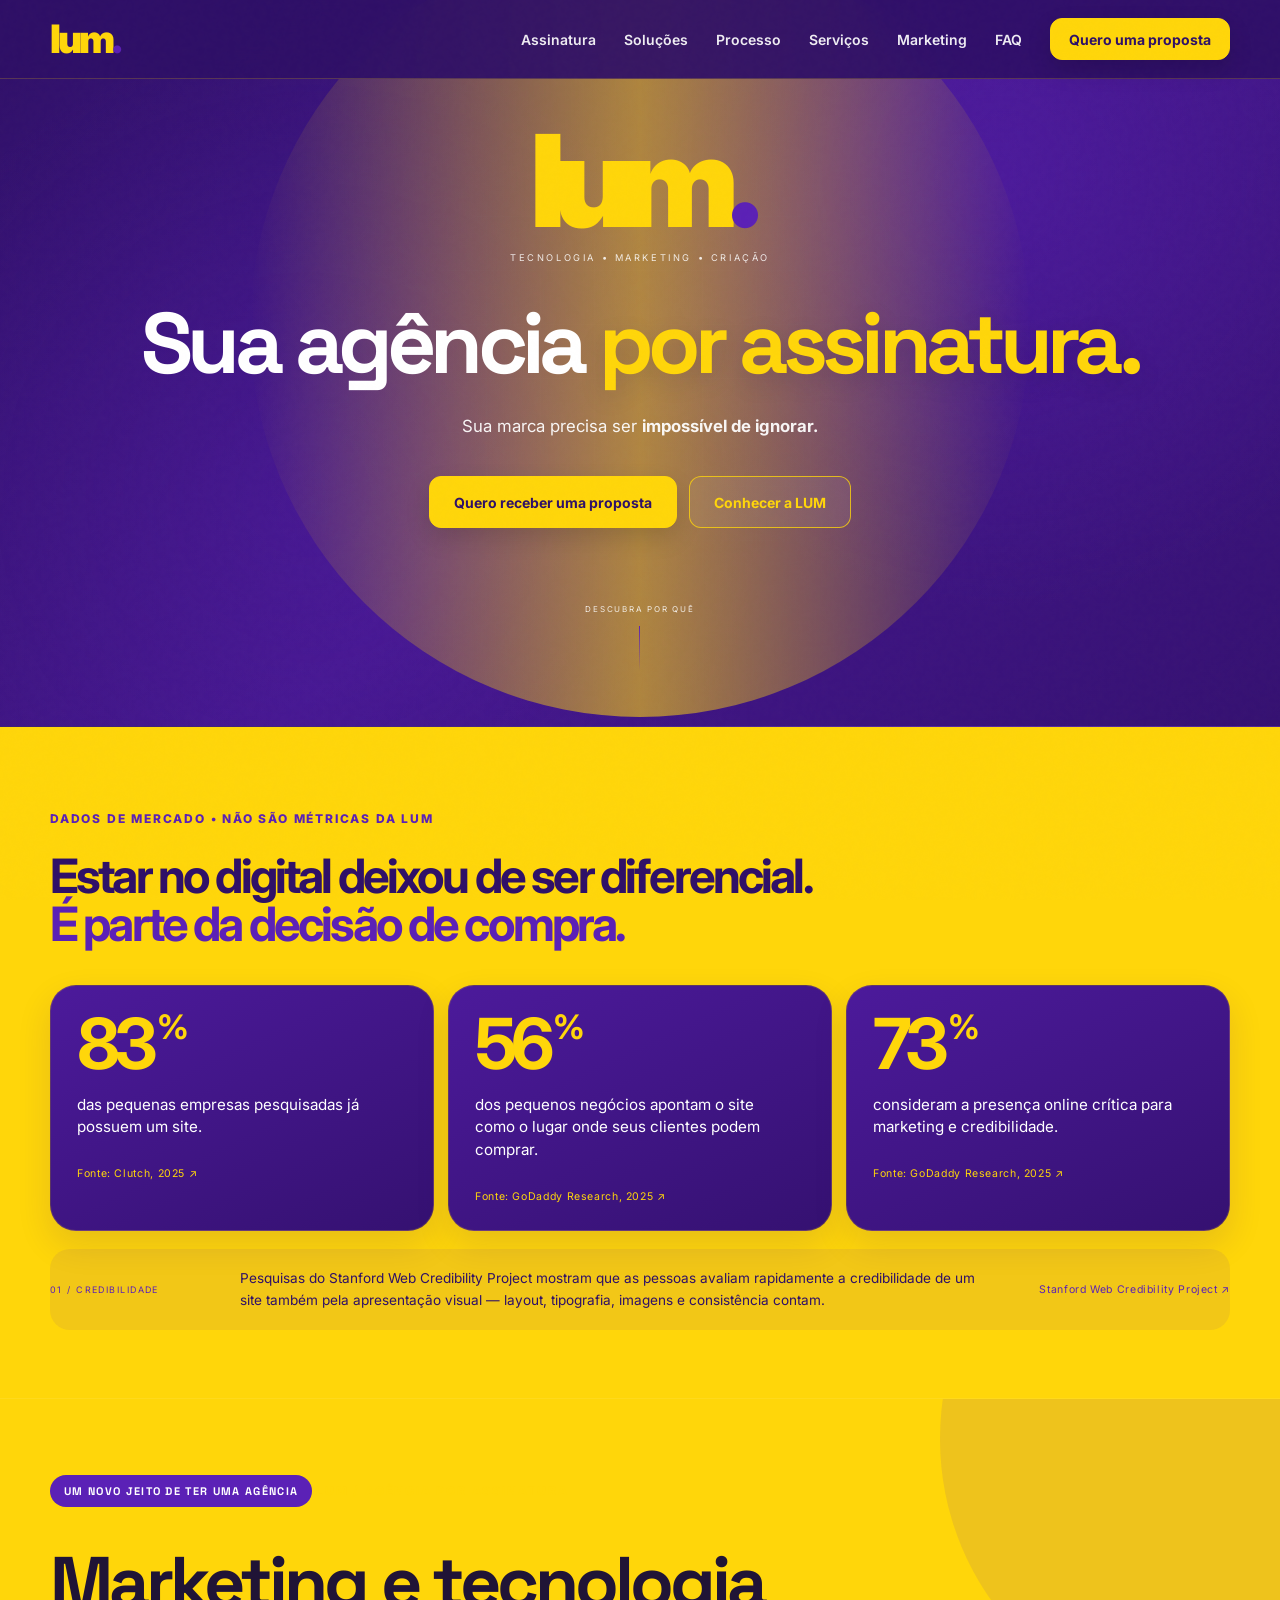
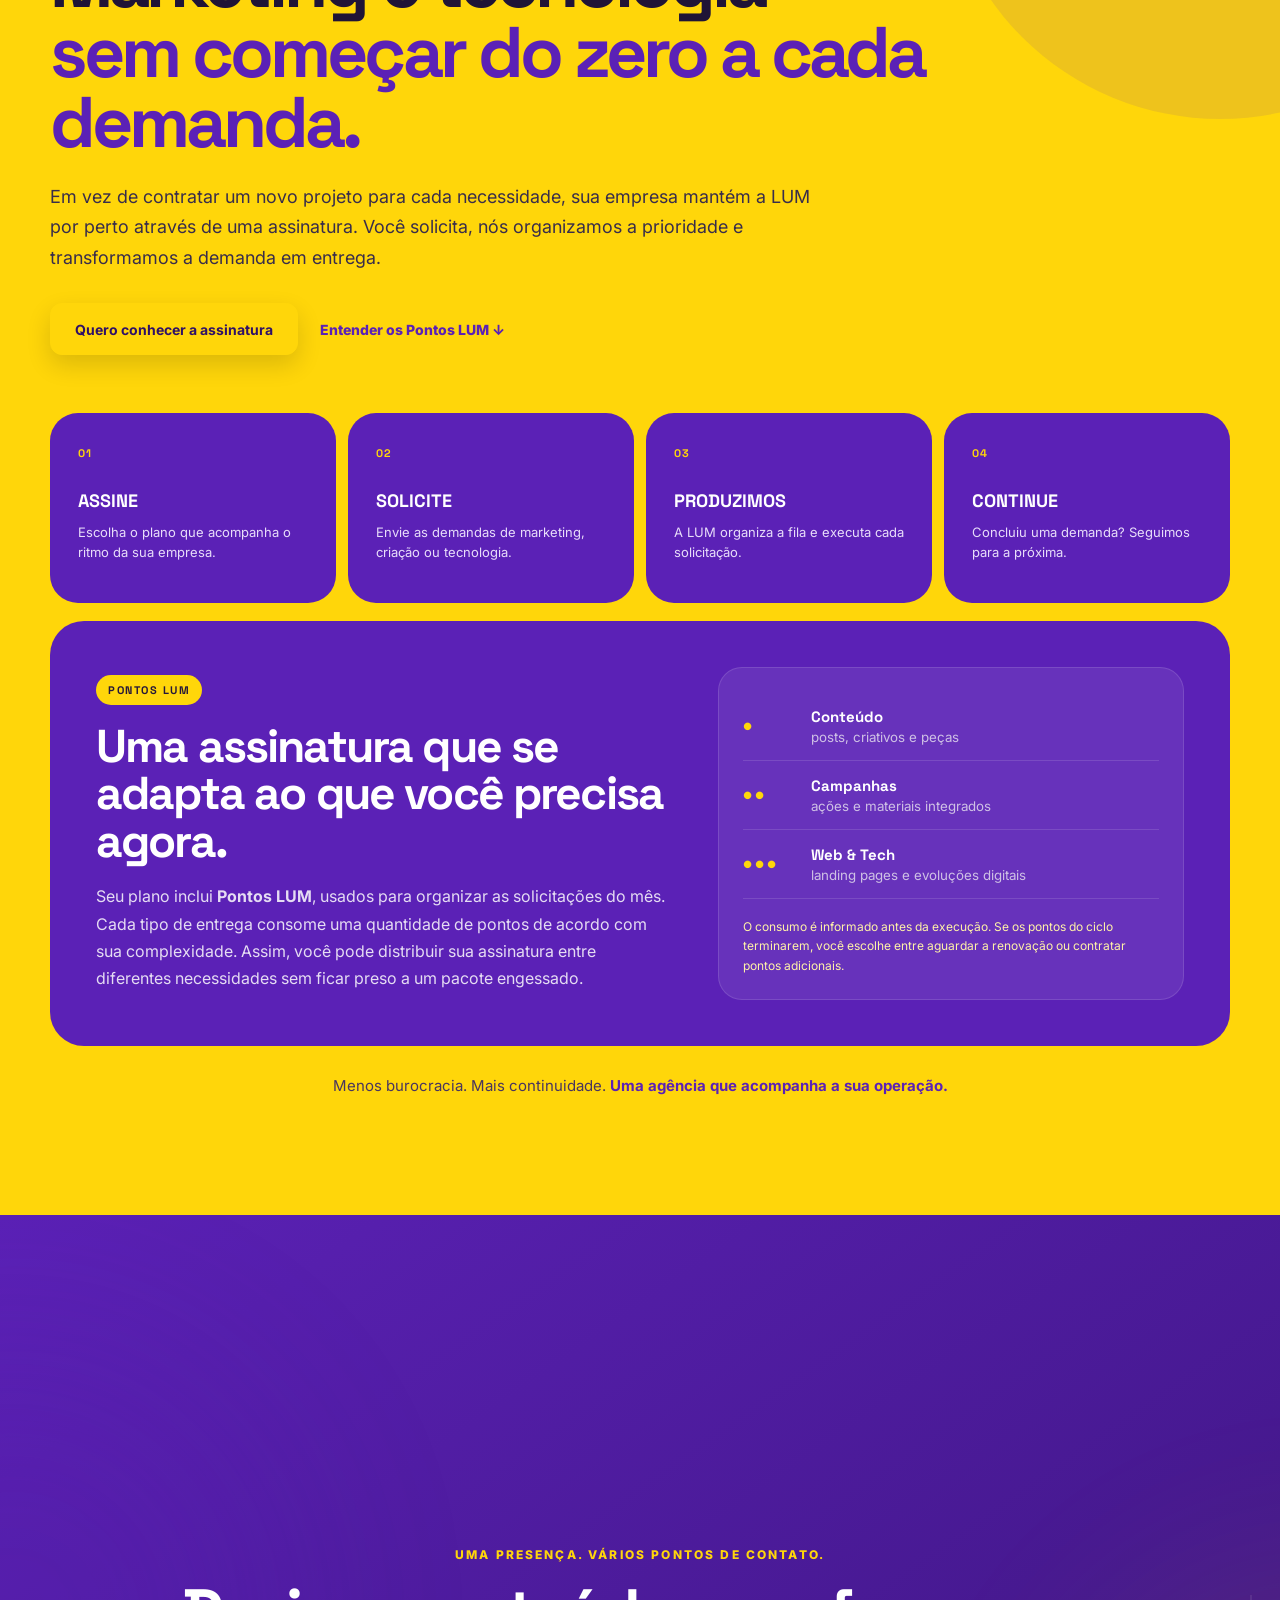
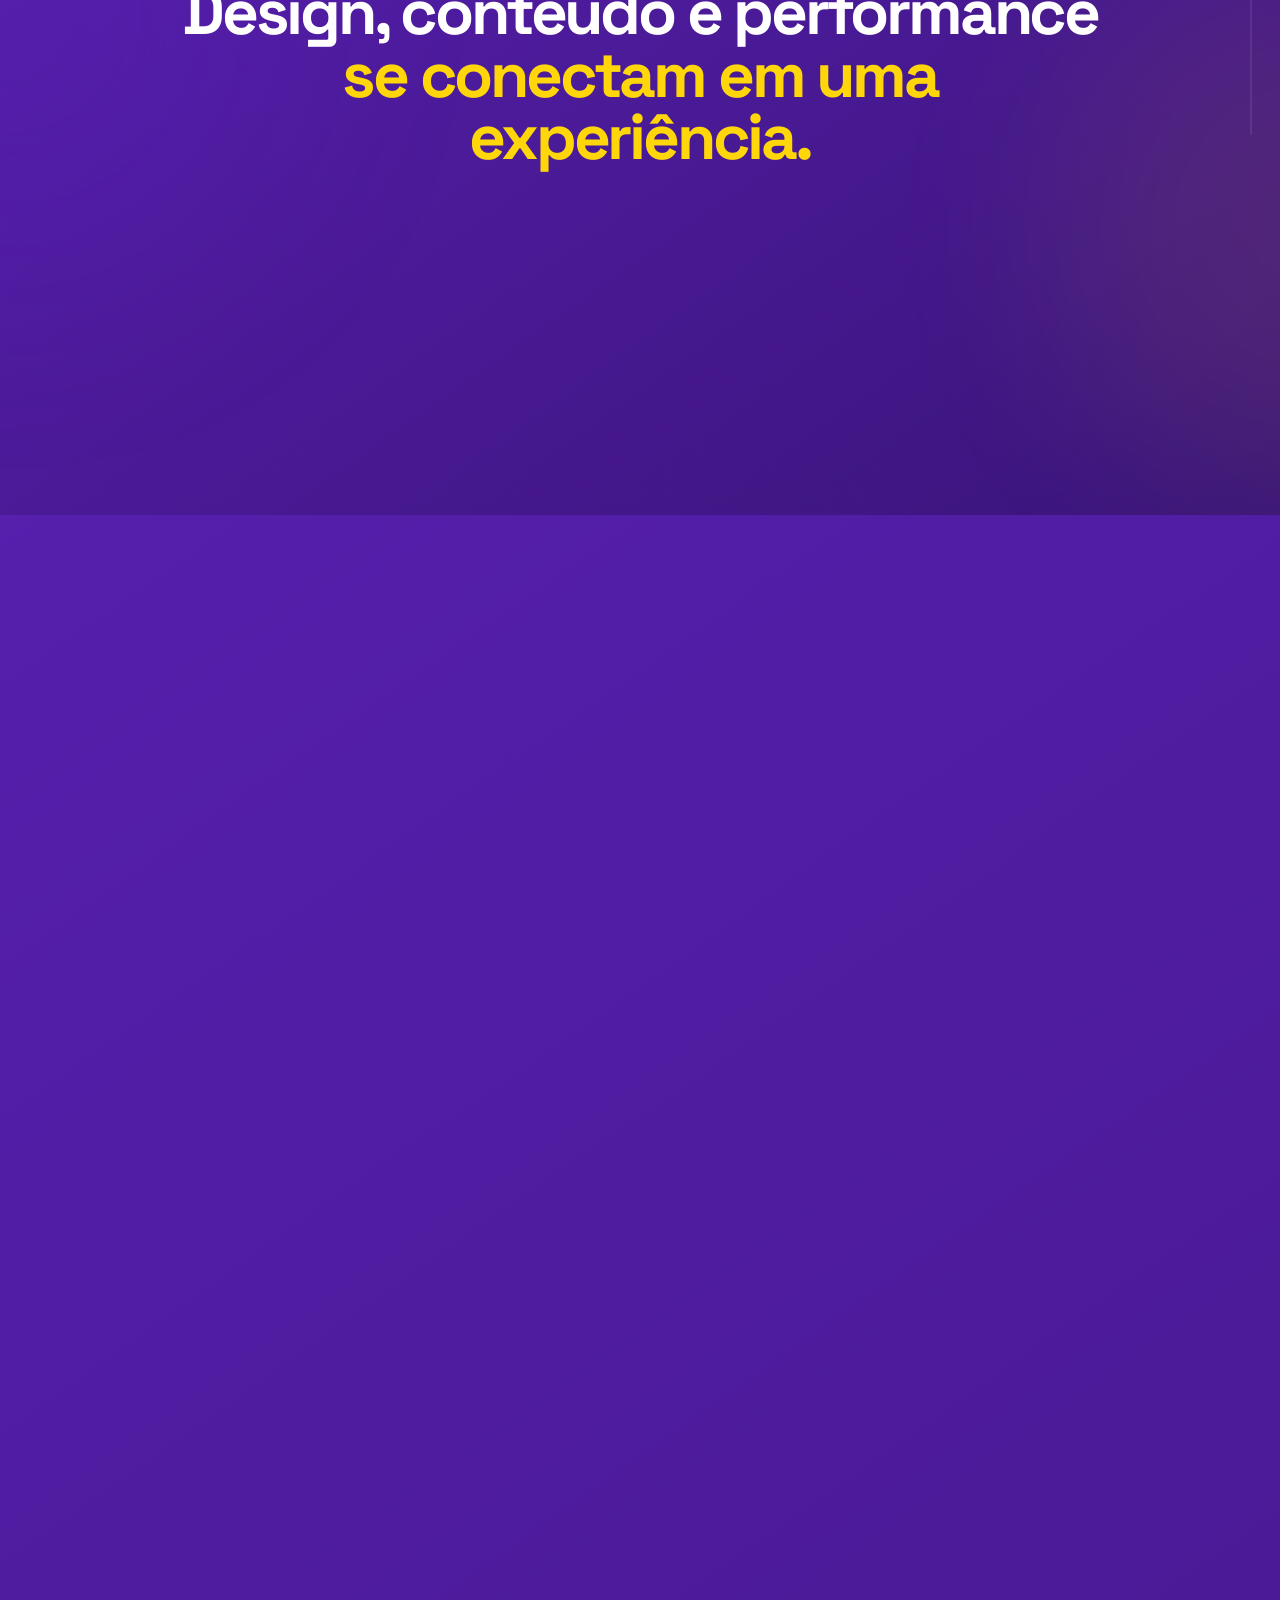
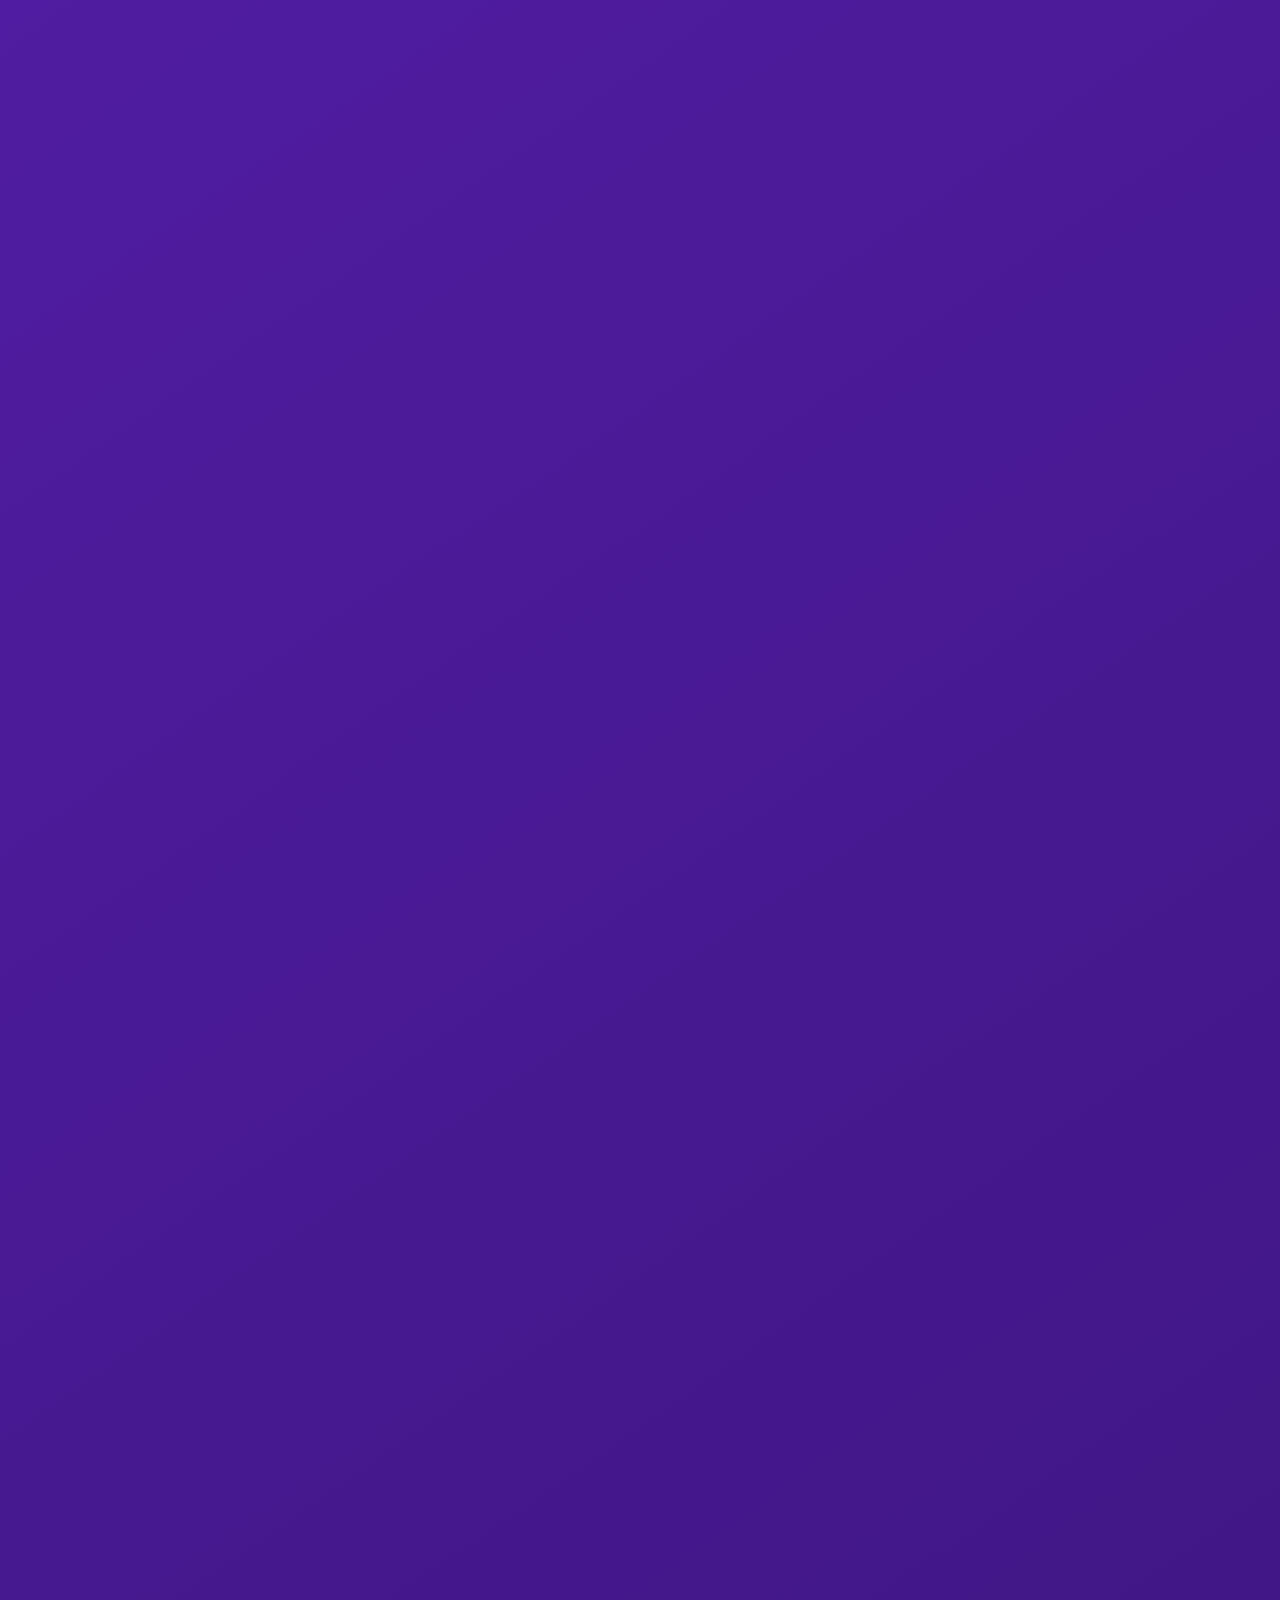
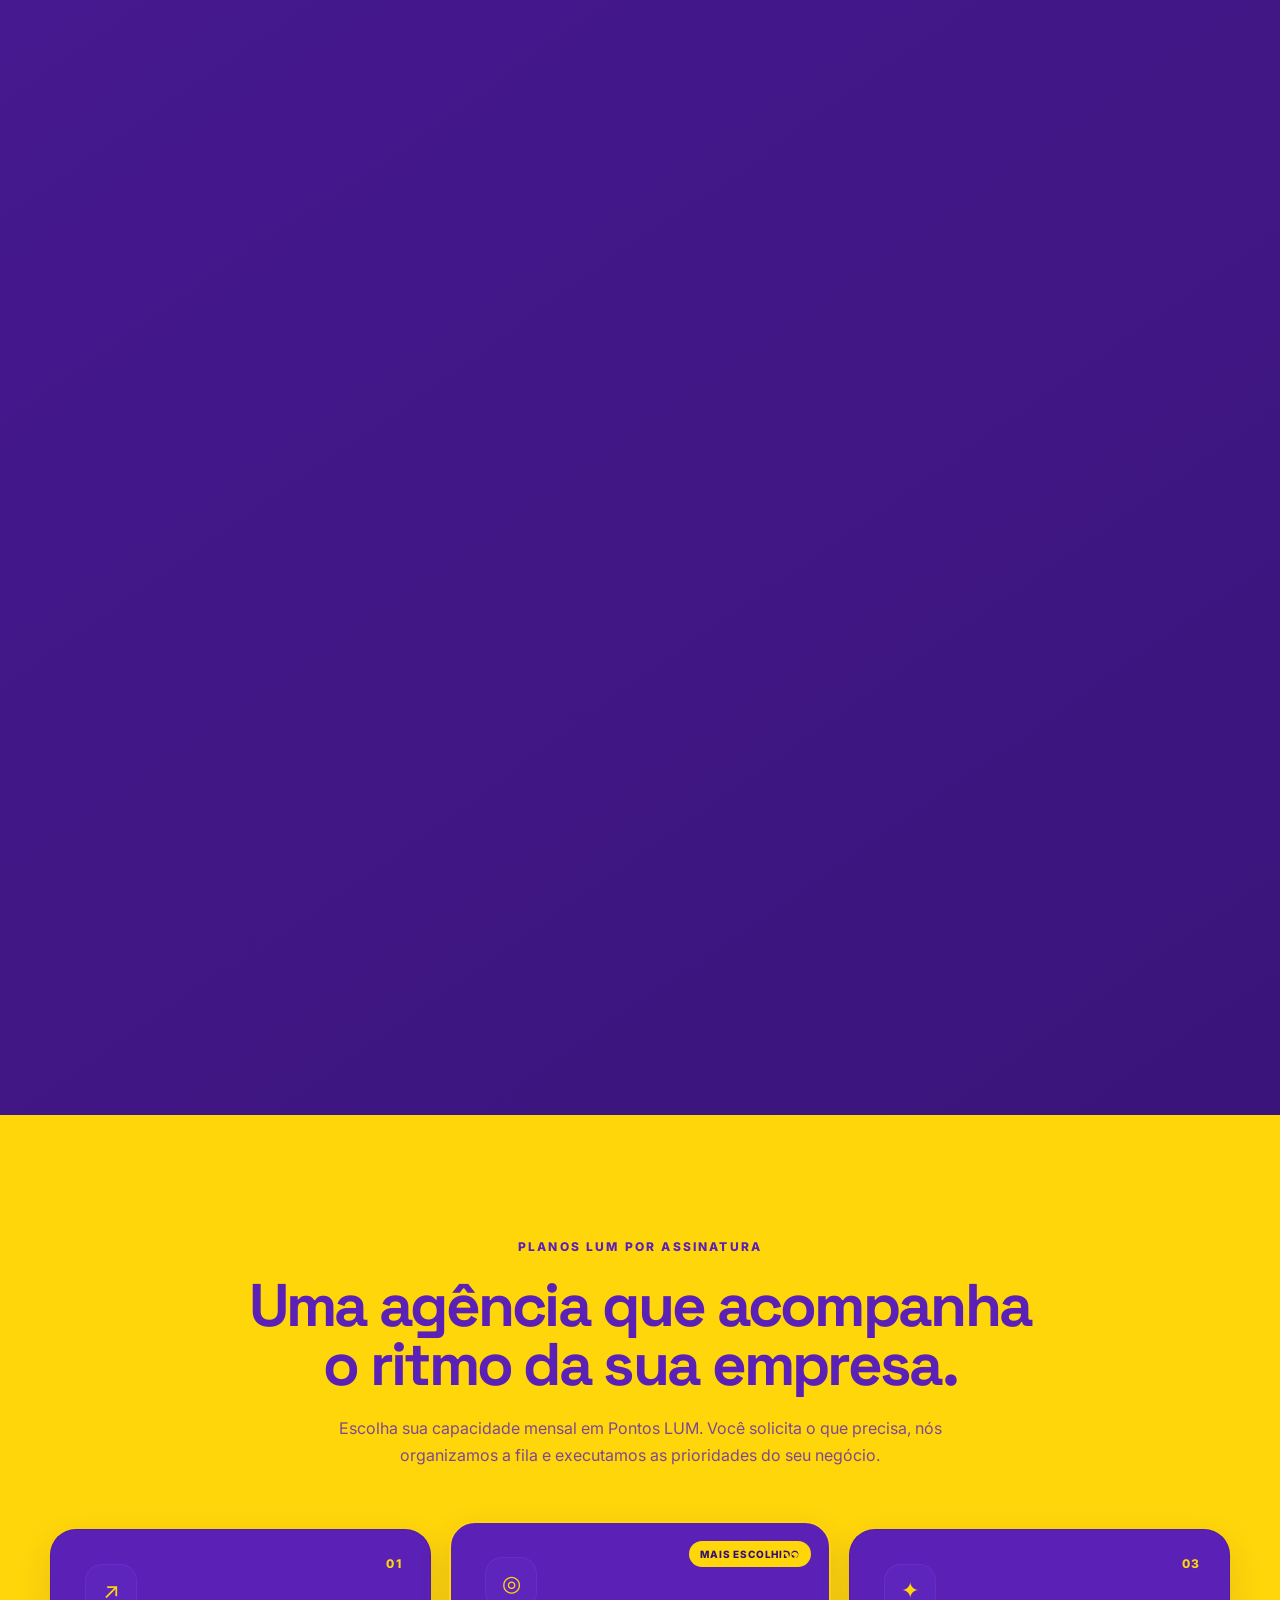
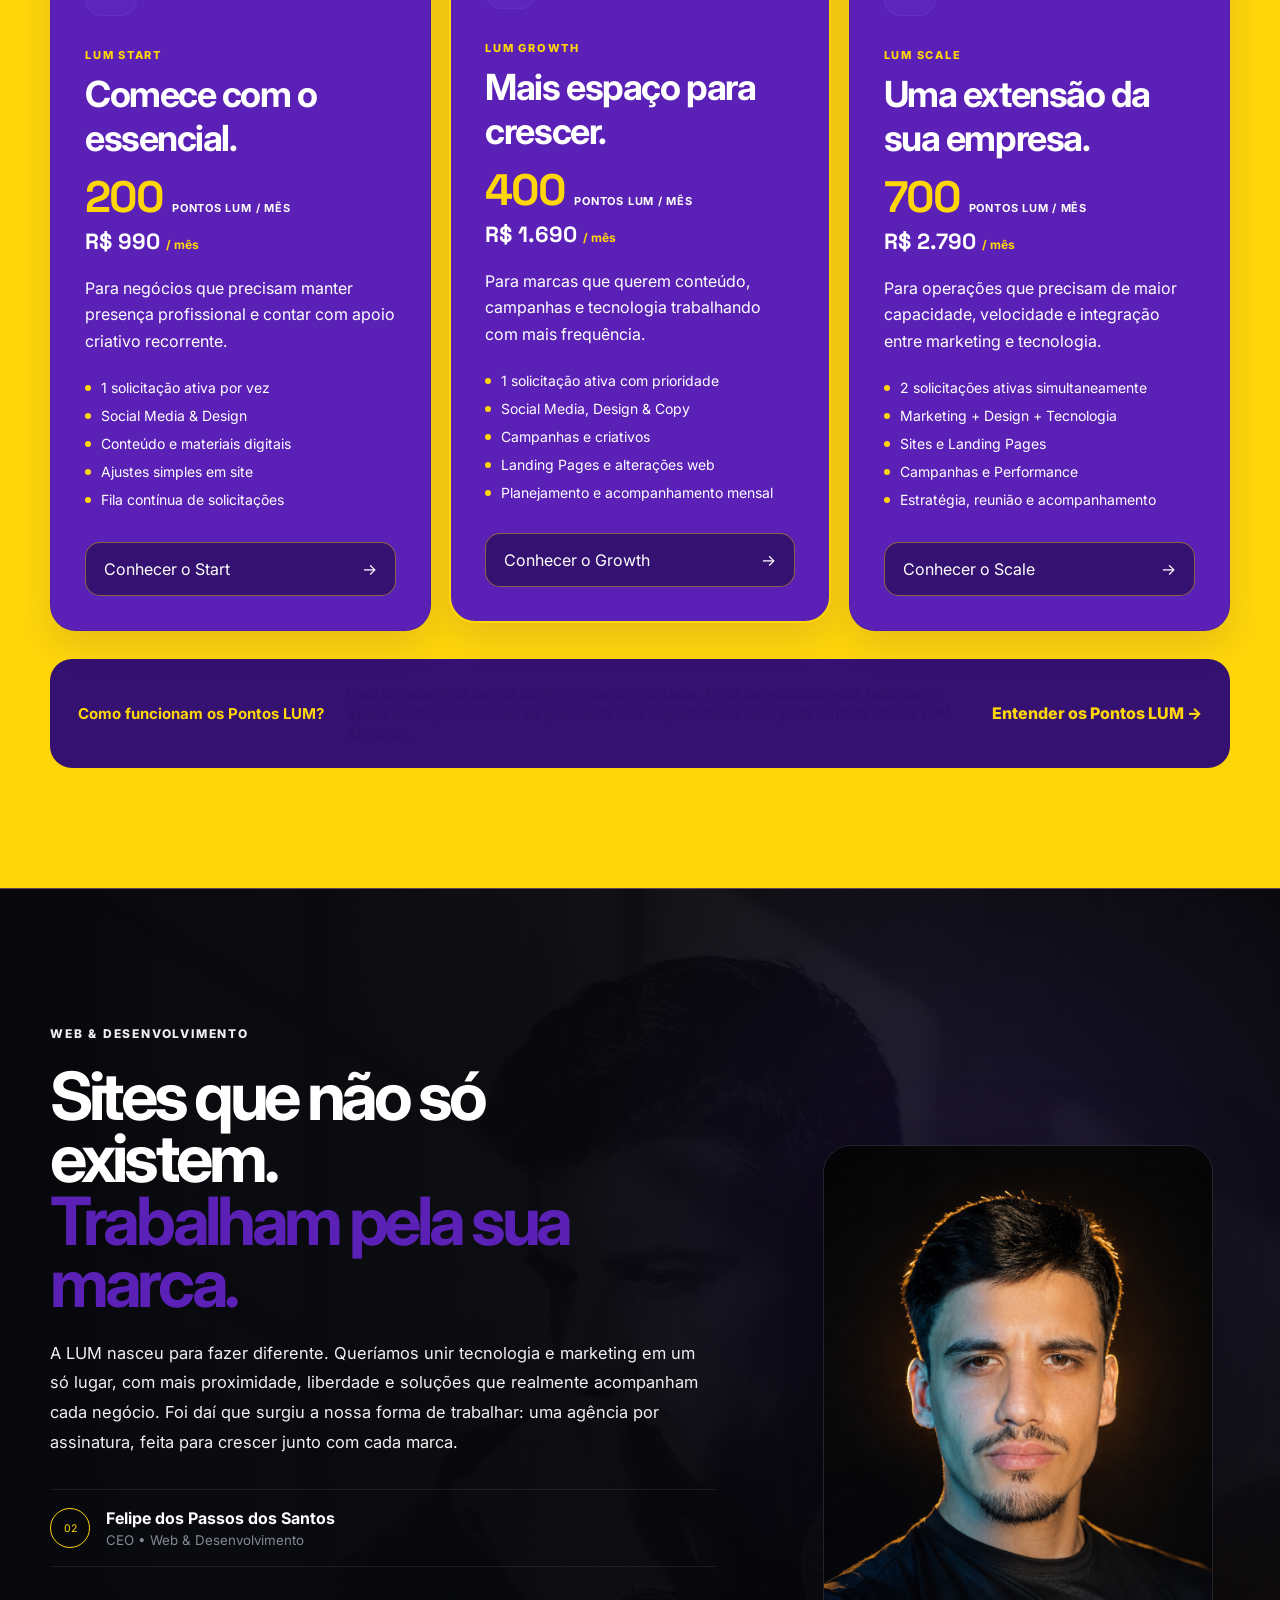
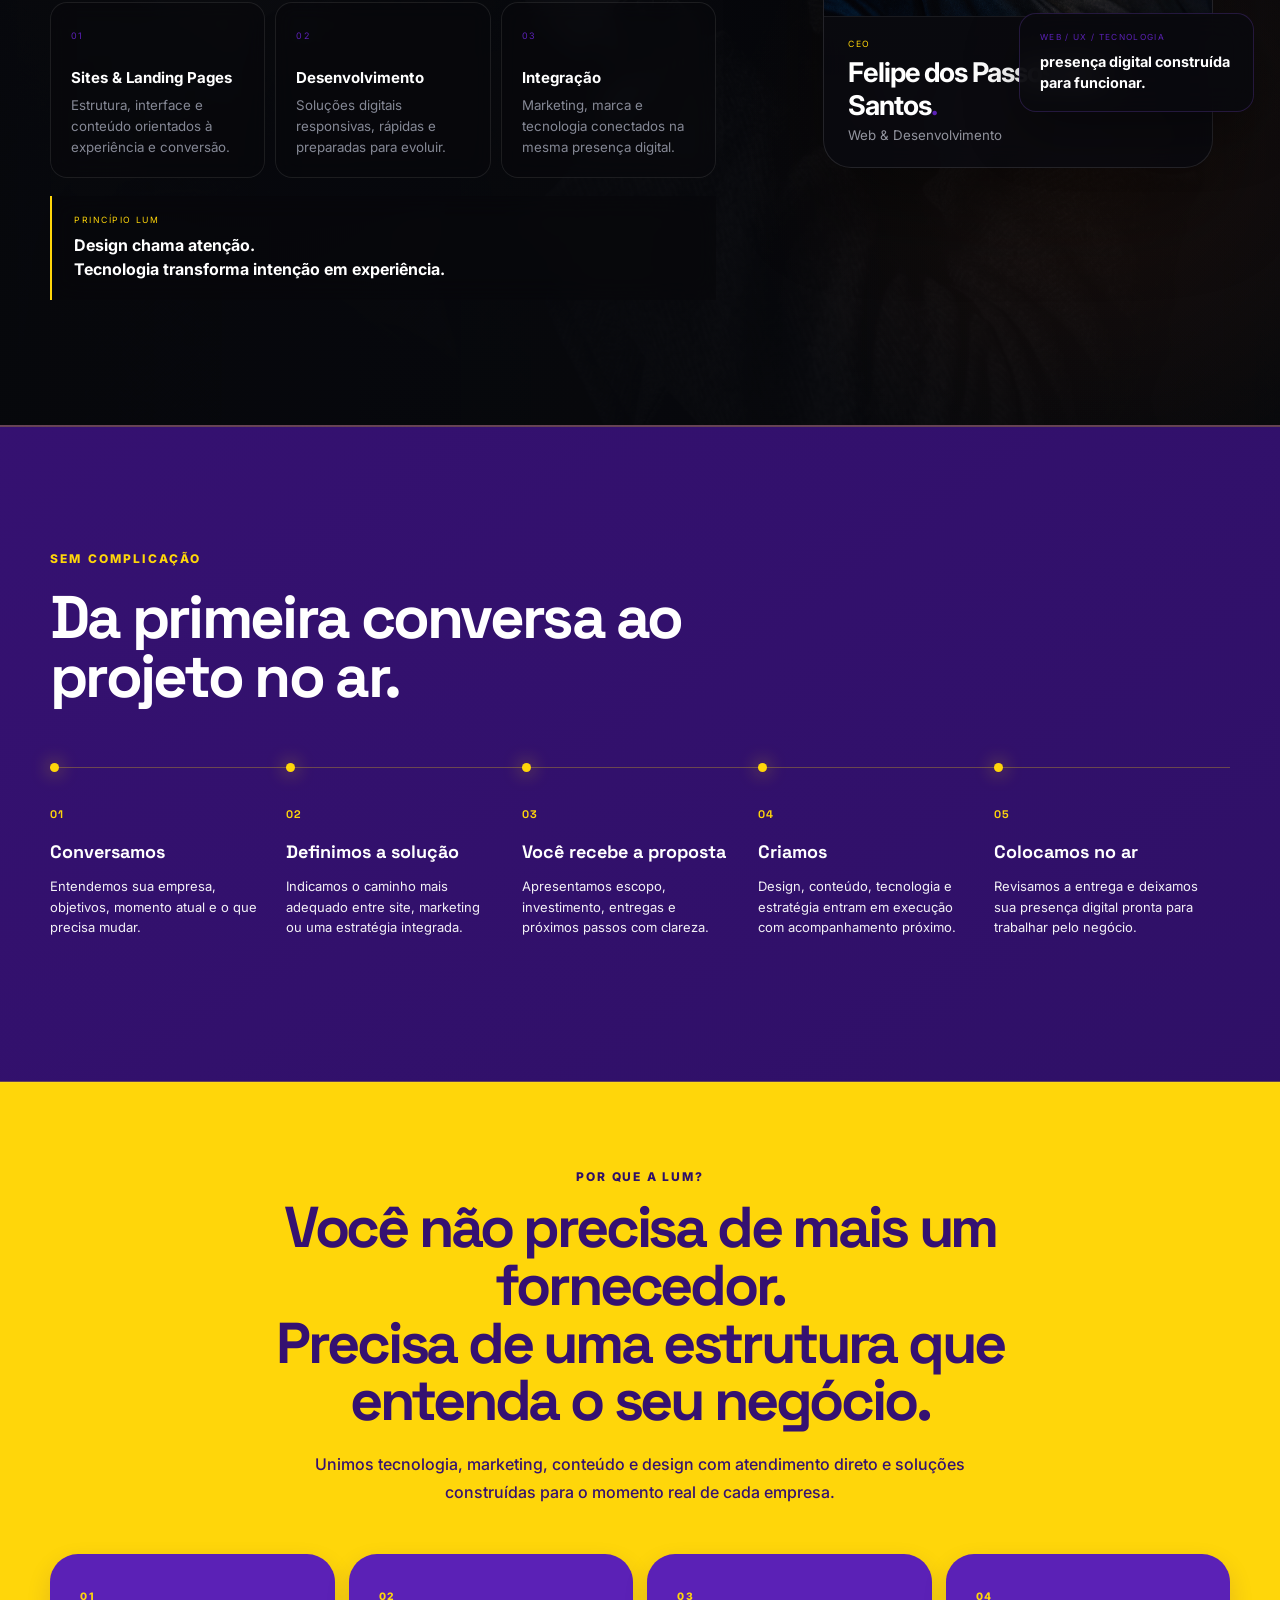
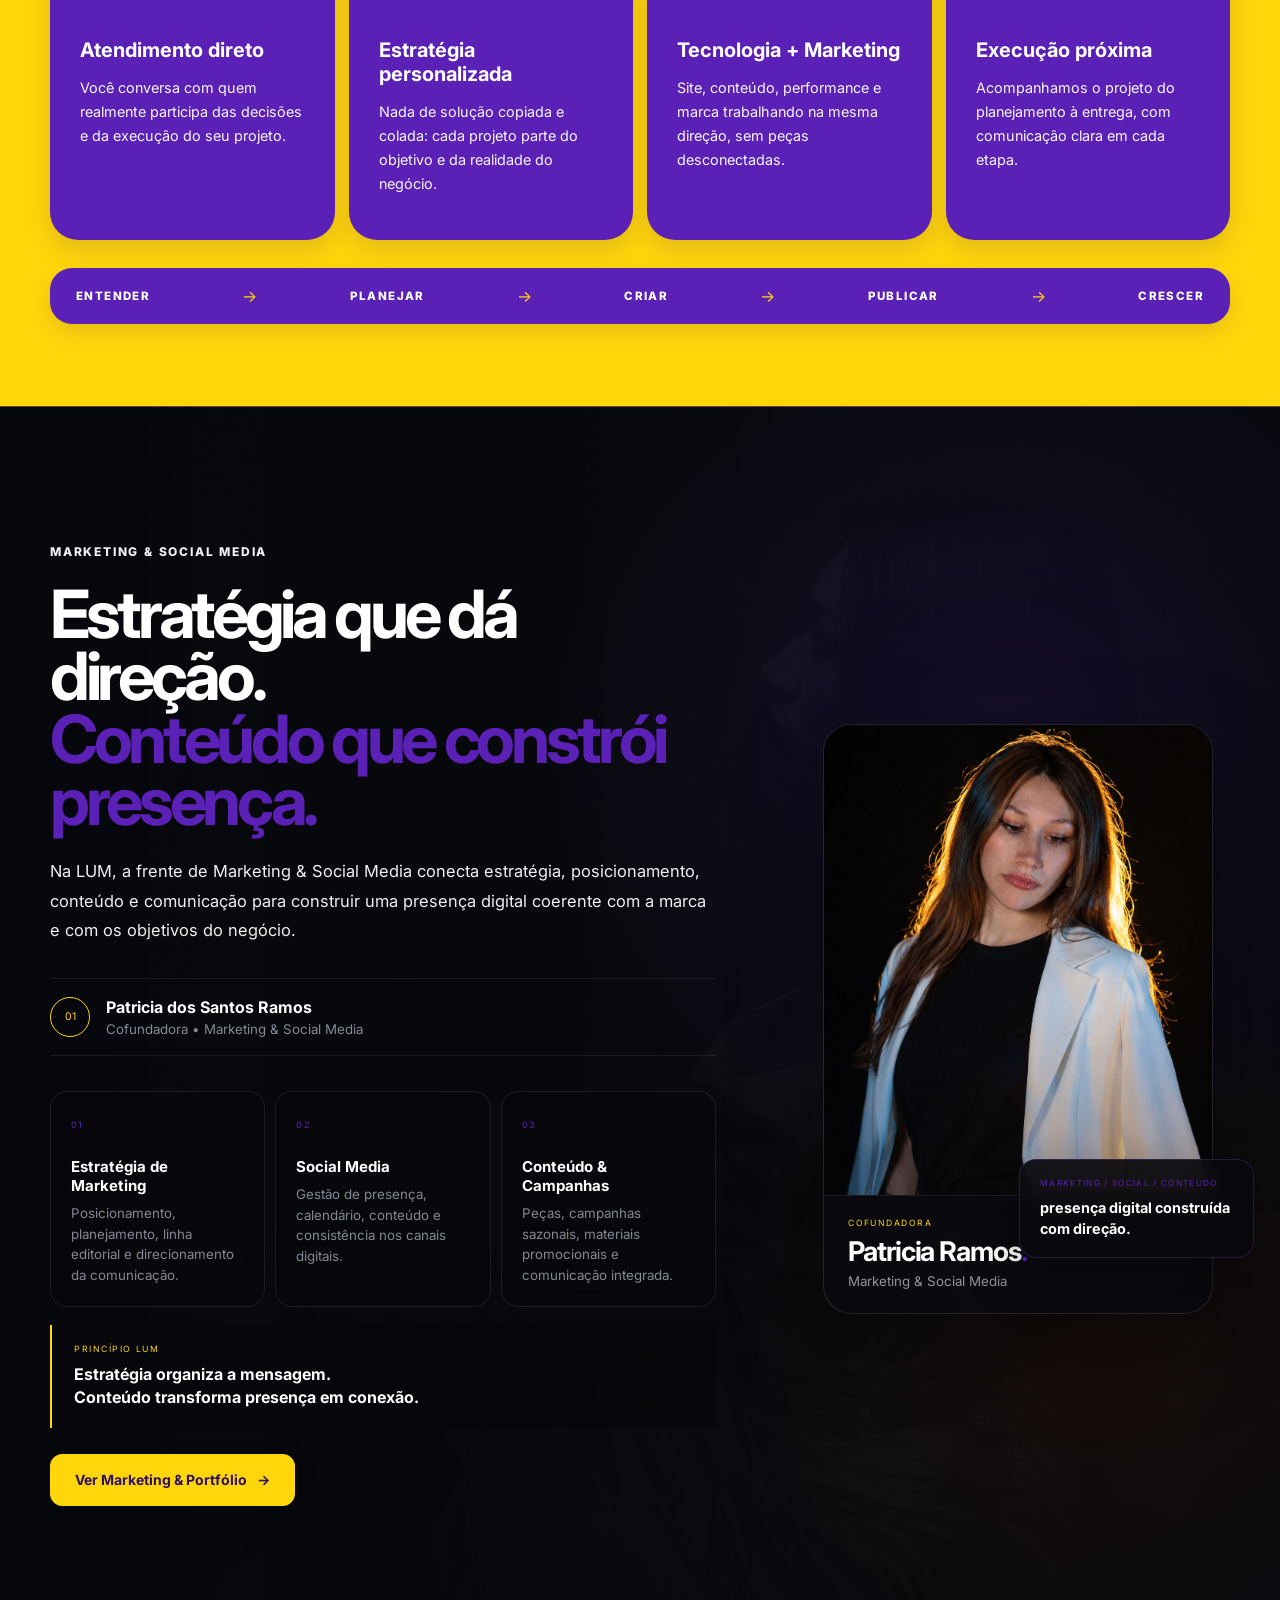
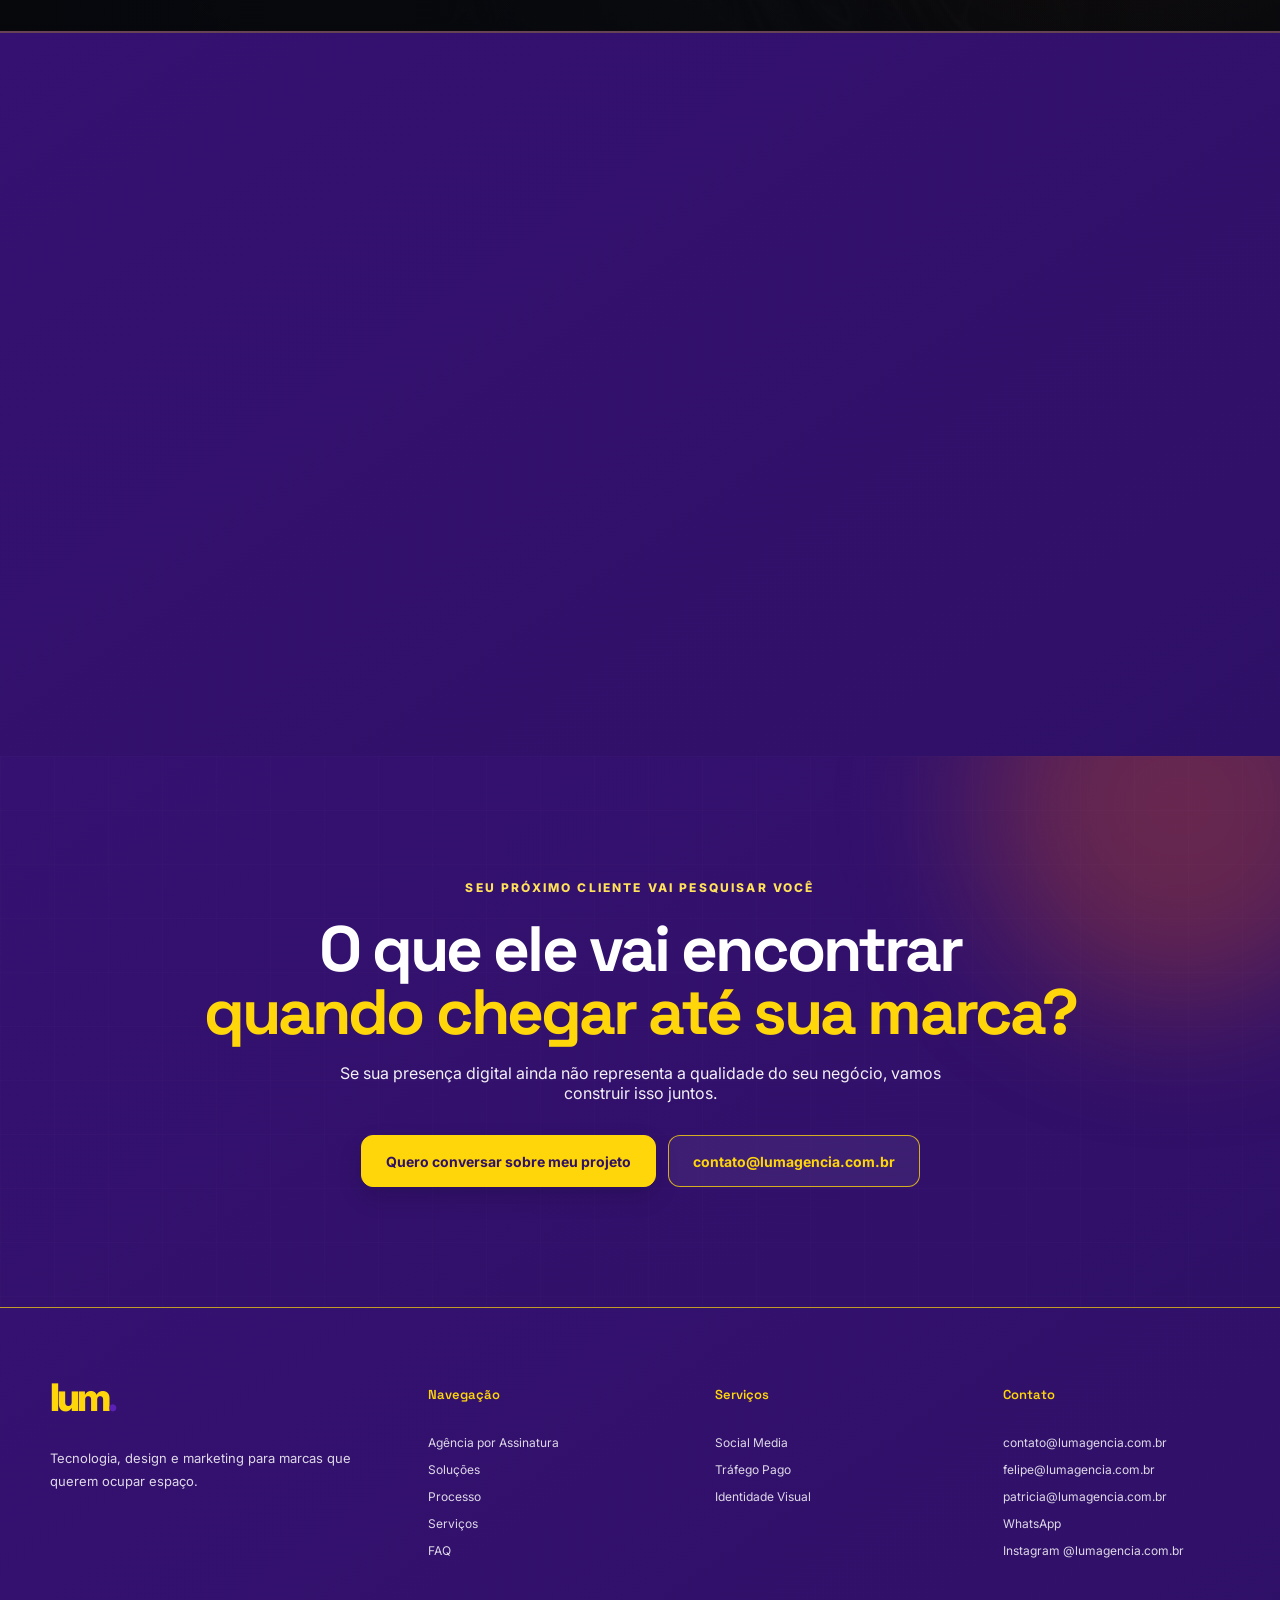
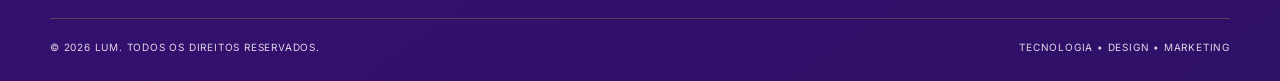
==== index.html @ 0c53dade "Add files via upload" ====
<!DOCTYPE html>

<html lang="pt-BR">
<head>
<meta charset="utf-8"/>
<meta content="width=device-width, initial-scale=1.0" name="viewport"/>
<meta content="LUM é uma agência de tecnologia e marketing focada em sites, landing pages, presença digital e estratégias de crescimento." name="description"/>
<title>LUM — Tecnologia, Soluções &amp; Marketing</title>
<link href="https://fonts.googleapis.com" rel="preconnect"/>
<link crossorigin="" href="https://fonts.gstatic.com" rel="preconnect"/>
<link href="https://fonts.googleapis.com/css2?family=Inter:wght@400;500;600;700;800&amp;family=Space+Grotesk:wght@500;600;700&amp;display=swap" rel="stylesheet"/>
<link href="css/style.css" rel="stylesheet">
</link><link href="assets/favicon-lum.svg" rel="icon" type="image/svg+xml"/></head>
<body>
<div class="noise"></div>
<header class="site-header">
<div class="container nav-wrap">
<a aria-label="LUM - Página inicial" class="brand" href="#inicio">
<span class="brand-word">lum<span>.</span></span>
</a>
<button aria-expanded="false" aria-label="Abrir menu" class="menu-toggle">
<span></span><span></span><span></span>
</button>
<nav class="main-nav">
<a href="#assinatura">Assinatura</a>
<a href="#sites">Soluções</a>
<a href="#processo">Processo</a>
<a href="#agencia360">Serviços</a>
<a href="marketing.html">Marketing</a>
<a href="#faq">FAQ</a>
</nav>
<a class="btn btn-small btn-primary desktop-cta" href="https://wa.me/5551985308573?text=Ol%C3%A1%21%20Vim%20pelo%20site%20da%20LUM%20e%20gostaria%20de%20conversar%20sobre%20um%20projeto." rel="noopener noreferrer" target="_blank">Quero uma proposta</a>
</div>
</header>
<main>
<section class="hero lum-centered-hero" id="inicio">
<div aria-hidden="true" class="lum-hero-art">
<div aria-hidden="true" class="lum-elliptic-object">
<div class="lum-ellipse-glow"></div>
<div class="lum-ellipse-ring ellipse-ring-outer"></div>
<div class="lum-ellipse-ring ellipse-ring-main"></div>
<div class="lum-ellipse-ring ellipse-ring-inner"></div>
<div class="lum-ellipse-streak streak-purple"></div>
<div class="lum-ellipse-streak streak-orange"></div>
<div class="lum-ellipse-spark spark-1"></div>
<div class="lum-ellipse-spark spark-2"></div>
<div class="lum-ellipse-spark spark-3"></div>
</div>
</div>
<div class="container lum-centered-inner">
<div class="lum-hero-brand reveal">
<span class="lum-hero-logo">lum<span>.</span></span>
<small>TECNOLOGIA • MARKETING • CRIAÇÃO</small>
</div>
<div class="lum-centered-copy reveal delay-1">
<h1>Sua agência <strong>por assinatura.</strong></h1>
<p>Sua marca precisa ser <strong>impossível de ignorar.</strong></p>
<div class="hero-actions lum-centered-actions">
<a class="btn btn-primary btn-lg" href="https://wa.me/5551985308573?text=Ol%C3%A1%21%20Vim%20pelo%20site%20da%20LUM%20e%20gostaria%20de%20receber%20uma%20proposta%20para%20minha%20empresa." rel="noopener noreferrer" target="_blank">Quero receber uma proposta</a>
<a class="btn btn-ghost btn-lg" href="#web-dev">Conhecer a LUM</a>
</div>
</div>
<div aria-hidden="true" class="lum-scroll-cue">
<span>DESCUBRA POR QUÊ</span>
<i></i>
</div>
</div>
</section>
<section aria-label="Dados de mercado sobre presença digital" class="market-proof-section">
<div class="container">
<div class="market-proof-intro reveal">
<p class="eyebrow">DADOS DE MERCADO • NÃO SÃO MÉTRICAS DA LUM</p>
<h2>Estar no digital deixou de ser diferencial.<br/><span>É parte da decisão de compra.</span></h2>
</div>
<div class="market-proof-grid">
<article class="market-stat reveal">
<strong>83<span>%</span></strong>
<p>das pequenas empresas pesquisadas já possuem um site.</p>
<a href="https://clutch.co/resources/state-of-small-business-websites-2025" rel="noopener" target="_blank">Fonte: Clutch, 2025 ↗</a>
</article>
<article class="market-stat reveal delay-1">
<strong>56<span>%</span></strong>
<p>dos pequenos negócios apontam o site como o lugar onde seus clientes podem comprar.</p>
<a href="https://www.godaddy.com/research/explore-the-data/annual-report-2025" rel="noopener" target="_blank">Fonte: GoDaddy Research, 2025 ↗</a>
</article>
<article class="market-stat reveal delay-2">
<strong>73<span>%</span></strong>
<p>consideram a presença online crítica para marketing e credibilidade.</p>
<a href="https://www.godaddy.com/research/explore-the-data/annual-report-2025" rel="noopener" target="_blank">Fonte: GoDaddy Research, 2025 ↗</a>
</article>
</div>
<div class="market-credibility-note reveal">
<span>01 / CREDIBILIDADE</span>
<p>
        Pesquisas do Stanford Web Credibility Project mostram que as pessoas avaliam rapidamente
        a credibilidade de um site também pela apresentação visual — layout, tipografia,
        imagens e consistência contam.
      </p>
<a href="https://credibility.stanford.edu/guidelines/" rel="noopener" target="_blank">Stanford Web Credibility Project ↗</a>
</div>
</div>
</section>
<section class="subscription-section" id="assinatura" aria-label="LUM Agência por Assinatura">
<div class="container subscription-wrap">
<div class="subscription-intro reveal">
<span class="subscription-badge">UM NOVO JEITO DE TER UMA AGÊNCIA</span>
<p class="eyebrow">LUM / AGÊNCIA POR ASSINATURA</p>
<h2>Marketing e tecnologia<br/><span>sem começar do zero a cada demanda.</span></h2>
<p class="subscription-lead">Em vez de contratar um novo projeto para cada necessidade, sua empresa mantém a LUM por perto através de uma assinatura. Você solicita, nós organizamos a prioridade e transformamos a demanda em entrega.</p>
<div class="subscription-actions">
<a class="btn btn-primary" href="https://wa.me/5551985308573?text=Ol%C3%A1%21%20Quero%20entender%20como%20funciona%20a%20LUM%20por%20assinatura." rel="noopener noreferrer" target="_blank">Quero conhecer a assinatura</a>
<a class="subscription-anchor" href="#pontos-lum">Entender os Pontos LUM ↓</a>
</div>
</div>
<div class="subscription-steps reveal delay-1">
<article><span>01</span><strong>ASSINE</strong><p>Escolha o plano que acompanha o ritmo da sua empresa.</p></article>
<article><span>02</span><strong>SOLICITE</strong><p>Envie as demandas de marketing, criação ou tecnologia.</p></article>
<article><span>03</span><strong>PRODUZIMOS</strong><p>A LUM organiza a fila e executa cada solicitação.</p></article>
<article><span>04</span><strong>CONTINUE</strong><p>Concluiu uma demanda? Seguimos para a próxima.</p></article>
</div>
<div class="lum-points-card reveal" id="pontos-lum">
<div class="points-copy">
<span class="points-label">PONTOS LUM</span>
<h3>Uma assinatura que se adapta ao que você precisa agora.</h3>
<p>Seu plano inclui <strong>Pontos LUM</strong>, usados para organizar as solicitações do mês. Cada tipo de entrega consome uma quantidade de pontos de acordo com sua complexidade. Assim, você pode distribuir sua assinatura entre diferentes necessidades sem ficar preso a um pacote engessado.</p>
</div>
<div class="points-examples" aria-label="Exemplos de uso dos Pontos LUM">
<div><i>●</i><span><strong>Conteúdo</strong><small>posts, criativos e peças</small></span></div>
<div><i>●●</i><span><strong>Campanhas</strong><small>ações e materiais integrados</small></span></div>
<div><i>●●●</i><span><strong>Web &amp; Tech</strong><small>landing pages e evoluções digitais</small></span></div>
<p>O consumo é informado antes da execução. Se os pontos do ciclo terminarem, você escolhe entre aguardar a renovação ou contratar pontos adicionais.</p>
</div>
</div>
<p class="subscription-note reveal">Menos burocracia. Mais continuidade. <strong>Uma agência que acompanha a sua operação.</strong></p>
</div>
</section>
<section aria-label="Experiência digital em movimento" class="scroll-story" id="experiencia">
<div class="scroll-stage">
<div class="scroll-stage-grid"></div>
<div class="scroll-orb scroll-orb-purple"></div>
<div class="scroll-orb scroll-orb-orange"></div>
<div class="scroll-copy scroll-copy-start">
<span class="section-kicker">Uma presença. Vários pontos de contato.</span>
<h2>Design, conteúdo e performance<br/><span>se conectam em uma experiência.</span></h2>
</div>
<div class="story-fragment fragment-browser" data-fragment="browser">
<div class="frag-top"><i></i><i></i><i></i><b>seusite.com.br</b></div>
<div class="frag-browser-body">
<span class="frag-kicker"></span>
<strong></strong><strong class="short"></strong>
<small></small><small class="short"></small>
<button tabindex="-1">CONHEÇA</button>
</div>
</div>
<div class="story-fragment fragment-social" data-fragment="social">
<div class="social-head"><span class="social-avatar">N</span><div><b>LUM</b><small>@digitalstudio</small></div><i>•••</i></div>
<div class="social-art"><span>MAKE<br/>DIGITAL<br/><em>MATTER.</em></span></div>
<div class="social-actions">♡　◯　↗</div>
</div>
<div class="story-fragment fragment-ads" data-fragment="ads">
<span class="tiny-label">CAMPANHA ATIVA</span>
<div class="ad-value">ADS</div>
<p>alcance, tráfego e conversão</p>
<div class="ad-chart"><i></i><i></i><i></i><i></i><i></i><i></i></div>
</div>
<div class="story-fragment fragment-code" data-fragment="code">
<div class="code-dots"><i></i><i></i><i></i></div>
<pre><span>&lt;section</span> class=<b>"impact"</b><span>&gt;</span>
  <em>build</em>(brand);
  <em>convert</em>(traffic);
<span>&lt;/section&gt;</span></pre>
</div>
<div class="story-fragment fragment-brand" data-fragment="brand">
<div class="brand-swatch purple"></div><div class="brand-swatch orange"></div>
<div class="brand-type">Aa</div>
<small>IDENTIDADE<br/>QUE BRAND.</small>
</div>
<div aria-hidden="true" class="phone-assembly">
<div class="phone-shell">
<div class="phone-speaker"></div>
<div class="phone-camera"></div>
<div class="phone-inner">
<div class="phone-page page-one">
<div class="mobile-nav"><b>L.</b><span>MENU</span></div>
<div class="mobile-hero">
<small>DIGITAL STUDIO</small>
<h3>Soluções que<br/><em>movem</em><br/>negócios.</h3>
<p>Estratégia, design e tecnologia em uma única experiência.</p>
<button tabindex="-1">COMEÇAR PROJETO ↗</button>
</div>
<div class="mobile-pill-row"><i>WEB</i><i>BRAND</i><i>ADS</i></div>
</div>
<div class="phone-page page-two">
<div class="mobile-nav"><b>L.</b><span>SOLUÇÕES</span></div>
<small>ESTRUTURAS DIGITAIS</small>
<h3>Presença que<br/>gera <em>confiança.</em></h3>
<div class="case-stack"><i></i><i></i><i></i></div>
</div>
<div class="phone-page page-three">
<div class="mobile-nav"><b>L.</b><span>ESTRATÉGIA</span></div>
<small>MARKETING + TECNOLOGIA</small>
<div class="result-number">360°</div>
<p>Uma estrutura digital conectada do primeiro clique à conversão.</p>
<div class="result-lines"><i></i><i></i><i></i></div>
</div>
</div>
</div>
<div class="phone-shadow"></div>
</div>
<div class="scroll-copy scroll-copy-end">
<span class="section-kicker">Tudo se conecta</span>
<h2>Seu site no centro.<br/><span>Seu marketing em movimento.</span></h2>
<p>Construímos o ecossistema digital para sua marca crescer com consistência.</p>
<a class="btn btn-primary" href="#sites">Conhecer nossas soluções</a>
</div>
<div aria-hidden="true" class="scroll-progress"><span></span></div>
</div>
</section>
<section class="section package-section subscription-plans-section" id="sites">
<div class="container">
<div class="section-heading reveal package-heading">
<span class="section-kicker">PLANOS LUM POR ASSINATURA</span>
<h2>Uma agência que acompanha <span>o ritmo da sua empresa.</span></h2>
<p>Escolha sua capacidade mensal em Pontos LUM. Você solicita o que precisa, nós organizamos a fila e executamos as prioridades do seu negócio.</p>
</div>
<div class="package-grid">
<article class="package-card reveal">
<span class="package-number">01</span>
<div class="package-icon">↗</div>
<span class="package-label">LUM START</span>
<h3>Comece com o essencial.</h3>
<div class="package-points"><strong>200</strong><span>Pontos LUM / mês</span></div>
<div class="package-price">R$ 990 <small>/ mês</small></div>
<p>Para negócios que precisam manter presença profissional e contar com apoio criativo recorrente.</p>
<ul>
<li>1 solicitação ativa por vez</li>
<li>Social Media &amp; Design</li>
<li>Conteúdo e materiais digitais</li>
<li>Ajustes simples em site</li>
<li>Fila contínua de solicitações</li>
</ul>
<a class="package-open" href="https://wa.me/5551985308573?text=Ol%C3%A1%21%20Quero%20conhecer%20o%20plano%20LUM%20Start%20com%20200%20Pontos%20LUM." rel="noopener noreferrer" target="_blank">
          Conhecer o Start <span>→</span>
</a>
</article>

<article class="package-card featured subscription-featured reveal delay-1">
<span class="package-tag">MAIS ESCOLHIDO</span>
<span class="package-number">02</span>
<div class="package-icon">◎</div>
<span class="package-label">LUM GROWTH</span>
<h3>Mais espaço para crescer.</h3>
<div class="package-points"><strong>400</strong><span>Pontos LUM / mês</span></div>
<div class="package-price">R$ 1.690 <small>/ mês</small></div>
<p>Para marcas que querem conteúdo, campanhas e tecnologia trabalhando com mais frequência.</p>
<ul>
<li>1 solicitação ativa com prioridade</li>
<li>Social Media, Design &amp; Copy</li>
<li>Campanhas e criativos</li>
<li>Landing Pages e alterações web</li>
<li>Planejamento e acompanhamento mensal</li>
</ul>
<a class="package-open" href="https://wa.me/5551985308573?text=Ol%C3%A1%21%20Quero%20conhecer%20o%20plano%20LUM%20Growth%20com%20400%20Pontos%20LUM." rel="noopener noreferrer" target="_blank">
          Conhecer o Growth <span>→</span>
</a>
</article>

<article class="package-card combo reveal delay-2">
<span class="package-number">03</span>
<div class="package-icon">✦</div>
<span class="package-label">LUM SCALE</span>
<h3>Uma extensão da sua empresa.</h3>
<div class="package-points"><strong>700</strong><span>Pontos LUM / mês</span></div>
<div class="package-price">R$ 2.790 <small>/ mês</small></div>
<p>Para operações que precisam de maior capacidade, velocidade e integração entre marketing e tecnologia.</p>
<ul>
<li>2 solicitações ativas simultaneamente</li>
<li>Marketing + Design + Tecnologia</li>
<li>Sites e Landing Pages</li>
<li>Campanhas e Performance</li>
<li>Estratégia, reunião e acompanhamento</li>
</ul>
<a class="package-open" href="https://wa.me/5551985308573?text=Ol%C3%A1%21%20Quero%20conhecer%20o%20plano%20LUM%20Scale%20com%20700%20Pontos%20LUM." rel="noopener noreferrer" target="_blank">
          Conhecer o Scale <span>→</span>
</a>
</article>
</div>
<div class="package-points-note reveal">
<strong>Como funcionam os Pontos LUM?</strong>
<p>Cada entrega utiliza pontos conforme sua complexidade. Antes da execução, você sabe quanto aquela solicitação consome. Se precisar de mais capacidade no ciclo, pode contratar Pontos LUM adicionais.</p>
<a href="#pontos-lum">Entender os Pontos LUM →</a>
</div>
</div>
</section>
<section class="founder-dev-section" id="web-dev">
<div aria-hidden="true" class="founder-dev-backdrop"></div>
<div class="container founder-dev-grid">
<div class="founder-dev-copy reveal">
<p class="eyebrow">WEB &amp; DESENVOLVIMENTO</p>
<h2>Sites que não só existem.<br/><span>Trabalham pela sua marca.</span></h2>
<p class="founder-dev-lead">
        A LUM nasceu para fazer diferente. Queríamos unir tecnologia e marketing em um só lugar, com mais proximidade, liberdade e soluções que realmente acompanham cada negócio. Foi daí que surgiu a nossa forma de trabalhar: uma agência por assinatura, feita para crescer junto com cada marca.
      </p>
<div class="founder-dev-role">
<span class="role-number">02</span>
<div>
<strong>Felipe dos Passos dos Santos</strong>
<small>CEO • Web &amp; Desenvolvimento</small>
</div>
</div>
<div class="dev-capabilities">
<div>
<span>01</span>
<strong>Sites &amp; Landing Pages</strong>
<small>Estrutura, interface e conteúdo orientados à experiência e conversão.</small>
</div>
<div>
<span>02</span>
<strong>Desenvolvimento</strong>
<small>Soluções digitais responsivas, rápidas e preparadas para evoluir.</small>
</div>
<div>
<span>03</span>
<strong>Integração</strong>
<small>Marketing, marca e tecnologia conectados na mesma presença digital.</small>
</div>
</div>
<div class="dev-principle">
<span>PRINCÍPIO LUM</span>
<strong>Design chama atenção.<br/>Tecnologia transforma intenção em experiência.</strong>
</div>
</div>
<div class="founder-dev-profile reveal delay-1">
<div class="dev-profile-card">
<div class="dev-profile-photo">
<img alt="Felipe dos Passos dos Santos, cofundador da LUM e responsável por Web e Desenvolvimento" src="assets/team/felipe-profile.png"/>
</div>
<div class="dev-profile-info">
<span>CEO</span>
<strong>Felipe dos Passos dos Santos<span>.</span></strong>
<small>Web &amp; Desenvolvimento</small>
</div>
</div>
<div class="dev-floating-note">
<span>WEB / UX / TECNOLOGIA</span>
<strong>presença digital construída para funcionar.</strong>
</div>
</div>
</div>
</section>
<section class="section process-section" id="processo">
<div class="container">
<div class="section-heading left reveal">
<span class="section-kicker">SEM COMPLICAÇÃO</span>
<h2>Da primeira conversa ao projeto no ar.</h2>
</div>
<div class="process-grid">
<div class="process-item reveal"><span>01</span><h3>Conversamos</h3><p>Entendemos sua empresa, objetivos, momento atual e o que precisa mudar.</p></div>
<div class="process-item reveal delay-1"><span>02</span><h3>Definimos a solução</h3><p>Indicamos o caminho mais adequado entre site, marketing ou uma estratégia integrada.</p></div>
<div class="process-item reveal delay-2"><span>03</span><h3>Você recebe a proposta</h3><p>Apresentamos escopo, investimento, entregas e próximos passos com clareza.</p></div>
<div class="process-item reveal"><span>04</span><h3>Criamos</h3><p>Design, conteúdo, tecnologia e estratégia entram em execução com acompanhamento próximo.</p></div>
<div class="process-item reveal delay-1"><span>05</span><h3>Colocamos no ar</h3><p>Revisamos a entrega e deixamos sua presença digital pronta para trabalhar pelo negócio.</p></div>
</div>
</div>
</section>
<section class="lum-360-section" id="agencia360">
<div class="container">
<div class="section-heading">
<p class="eyebrow">POR QUE A LUM?</p>
<h2>Você não precisa de mais um fornecedor.<br/>Precisa de uma estrutura que entenda o seu negócio.</h2>
<p>Unimos tecnologia, marketing, conteúdo e design com atendimento direto e soluções construídas para o momento real de cada empresa.</p>
</div>
<div class="lum-360-grid">
<article><span>01</span><h3>Atendimento direto</h3><p>Você conversa com quem realmente participa das decisões e da execução do seu projeto.</p></article>
<article><span>02</span><h3>Estratégia personalizada</h3><p>Nada de solução copiada e colada: cada projeto parte do objetivo e da realidade do negócio.</p></article>
<article><span>03</span><h3>Tecnologia + Marketing</h3><p>Site, conteúdo, performance e marca trabalhando na mesma direção, sem peças desconectadas.</p></article>
<article><span>04</span><h3>Execução próxima</h3><p>Acompanhamos o projeto do planejamento à entrega, com comunicação clara em cada etapa.</p></article>
</div>
<div class="lum-flow">
<strong>ENTENDER</strong><i>→</i><strong>PLANEJAR</strong><i>→</i><strong>CRIAR</strong><i>→</i><strong>PUBLICAR</strong><i>→</i><strong>CRESCER</strong>
</div>
</div>
</section>
<section class="founder-dev-section founder-patricia-section" id="marketing-lum">
<div aria-hidden="true" class="founder-dev-backdrop patricia-backdrop"></div>
<div class="container founder-dev-grid">
<div class="founder-dev-copy reveal">
<p class="eyebrow">MARKETING &amp; SOCIAL MEDIA</p>
<h2>
        Estratégia que dá direção.<br/>
<span>Conteúdo que constrói presença.</span>
</h2>
<p class="founder-dev-lead">
        Na LUM, a frente de Marketing &amp; Social Media conecta estratégia, posicionamento,
        conteúdo e comunicação para construir uma presença digital coerente com a marca
        e com os objetivos do negócio.
      </p>
<div class="founder-dev-role">
<span class="role-number">01</span>
<div>
<strong>Patricia dos Santos Ramos</strong>
<small>Cofundadora • Marketing &amp; Social Media</small>
</div>
</div>
<div class="dev-capabilities">
<div>
<span>01</span>
<strong>Estratégia de Marketing</strong>
<small>Posicionamento, planejamento, linha editorial e direcionamento da comunicação.</small>
</div>
<div>
<span>02</span>
<strong>Social Media</strong>
<small>Gestão de presença, calendário, conteúdo e consistência nos canais digitais.</small>
</div>
<div>
<span>03</span>
<strong>Conteúdo &amp; Campanhas</strong>
<small>Peças, campanhas sazonais, materiais promocionais e comunicação integrada.</small>
</div>
</div>
<div class="dev-principle">
<span>PRINCÍPIO LUM</span>
<strong>
          Estratégia organiza a mensagem.<br/>
          Conteúdo transforma presença em conexão.
        </strong>
</div>
<a class="btn btn-primary patricia-portfolio-cta" href="marketing.html">
        Ver Marketing &amp; Portfólio <span>→</span>
</a>
</div>
<div class="founder-dev-profile reveal delay-1">
<div class="dev-profile-card">
<div class="dev-profile-photo">
<img alt="Patricia dos Santos Ramos, cofundadora da LUM e responsável por Marketing e Social Media" src="assets/team/patricia-profile.jpg"/>
</div>
<div class="dev-profile-info">
<span>COFUNDADORA</span>
<strong>Patricia Ramos<span>.</span></strong>
<small>Marketing &amp; Social Media</small>
</div>
</div>
<div class="dev-floating-note">
<span>MARKETING / SOCIAL / CONTEÚDO</span>
<strong>presença digital construída com direção.</strong>
</div>
</div>
</div>
</section>
<section class="section faq-section" id="faq">
<div class="container faq-layout">
<div class="section-heading left reveal">
<span class="section-kicker">FAQ</span>
<h2>Perguntas frequentes.</h2>
<p>Algumas respostas rápidas antes de começarmos seu projeto.</p>
</div>
<div class="faq-list reveal delay-1">
<div class="faq-item"><button><span>Como funciona a LUM por assinatura?</span><b>+</b></button><div class="faq-answer"><p>Você escolhe um plano mensal e usa seus Pontos LUM para solicitar entregas de marketing, criação e tecnologia. As demandas são organizadas e executadas de acordo com a prioridade e a complexidade.</p></div></div>
<div class="faq-item"><button><span>O que são os Pontos LUM?</span><b>+</b></button><div class="faq-answer"><p>São a unidade usada para organizar o consumo da assinatura. Antes de cada execução, informamos quantos pontos aquela demanda utiliza. Se os pontos do ciclo terminarem, você pode aguardar a renovação ou contratar pontos adicionais.</p></div></div>
<div class="faq-item"><button><span>Quanto tempo leva para criar um site?</span><b>+</b></button><div class="faq-answer"><p>Depende do tamanho do projeto. Landing pages costumam ser mais rápidas; sites institucionais exigem mais etapas de conteúdo, design e revisão.</p></div></div>
<div class="faq-item"><button><span>O site funciona no celular?</span><b>+</b></button><div class="faq-answer"><p>Sim. Todos os projetos são desenvolvidos com abordagem responsiva e prioridade para boa experiência em dispositivos móveis.</p></div></div>
<div class="faq-item"><button><span>Vocês cuidam de domínio e hospedagem?</span><b>+</b></button><div class="faq-answer"><p>Podemos orientar todo o processo e configurar a publicação. Há opções gratuitas e pagas, dependendo da necessidade do projeto.</p></div></div>
<div class="faq-item"><button><span>Posso pedir alterações depois?</span><b>+</b></button><div class="faq-answer"><p>Sim. O escopo inicial inclui etapas de revisão e também podemos oferecer manutenção e evolução contínua.</p></div></div>
<div class="faq-item"><button><span>O site será meu?</span><b>+</b></button><div class="faq-answer"><p>Sim. Após a entrega e quitação do projeto, os arquivos e acessos definidos no contrato ficam disponíveis ao cliente.</p></div></div>
</div>
</div>
</section>
<section class="cta-section" id="contato">
<div class="cta-grid"></div>
<div class="container cta-inner reveal">
<span class="section-kicker light">SEU PRÓXIMO CLIENTE VAI PESQUISAR VOCÊ</span>
<h2>O que ele vai encontrar<br/><span>quando chegar até sua marca?</span></h2>
<p>Se sua presença digital ainda não representa a qualidade do seu negócio, vamos construir isso juntos.</p>
<div class="package-selection-summary" hidden="" id="packageSelectionSummary">
<span>SUA ESCOLHA</span>
<strong id="packageSelectionTitle"></strong>
<small id="packageSelectionDescription"></small>
</div>
<div class="cta-actions">
<a class="btn btn-light" href="https://wa.me/5551985308573?text=Ol%C3%A1%21%20Vim%20pelo%20site%20da%20LUM%20e%20gostaria%20de%20conversar%20sobre%20um%20projeto%20para%20minha%20empresa." rel="noopener noreferrer" target="_blank">Quero conversar sobre meu projeto</a>
<a class="btn btn-outline-light" href="mailto:contato@lumagencia.com.br">contato@lumagencia.com.br</a>
</div>
</div>
</section>
</main>
<footer class="site-footer">
<div class="container footer-grid">
<div>
<a class="brand footer-brand" href="#inicio"><span class="brand-word">lum<span>.</span></span></a>
<p>Tecnologia, design e marketing para marcas que querem ocupar espaço.</p>
</div>
<div><h4>Navegação</h4><a href="#assinatura">Agência por Assinatura</a><a href="#sites">Soluções</a><a href="#processo">Processo</a><a href="#agencia360">Serviços</a><a href="#faq">FAQ</a></div>
<div><h4>Serviços</h4><a href="marketing.html#servicos-marketing">Social Media</a><a href="marketing.html#servicos-marketing">Tráfego Pago</a><a href="marketing.html#servicos-marketing">Identidade Visual</a></div>
<div><h4>Contato</h4><a href="mailto:contato@lumagencia.com.br">contato@lumagencia.com.br</a><a href="mailto:felipe@lumagencia.com.br">felipe@lumagencia.com.br</a><a href="mailto:patricia@lumagencia.com.br">patricia@lumagencia.com.br</a><a href="https://wa.me/5551985308573" rel="noopener noreferrer" target="_blank">WhatsApp</a><a href="https://www.instagram.com/lumagencia.com.br/" rel="noopener noreferrer" target="_blank">Instagram @lumagencia.com.br</a></div>
</div>
<div class="container footer-bottom"><span>© 2026 LUM. Todos os direitos reservados.</span><span>Tecnologia • Design • Marketing</span></div>
</footer>
<script src="js/main.js"></script>
</body>
</html>
---- css/style.css ----
:root {
  --bg: #09090d;
  --bg-soft: #111018;
  --panel: #15131d;
  --purple: #5B21B6;
  --purple-2: #5B21B6;
  --purple-dark: #5B21B6;
  --orange: #FFD60A;
  --orange-2: #FFD60A;
  --white: #f7f7fb;
  --muted: #a8a8b5;
  --line: rgba(255,255,255,.09);
  --metal: #b7b7c2;
  --radius: 22px;
  --shadow: 0 24px 70px rgba(0,0,0,.35);
}

* { box-sizing: border-box; }
html { scroll-behavior: smooth; }
body {
  margin: 0;
  font-family: "Inter", sans-serif;
  background: var(--bg);
  color: var(--white);
  overflow-x: hidden;
}
a { color: inherit; text-decoration: none; }
button { font: inherit; }
.container { width: min(1180px, calc(100% - 40px)); margin: 0 auto; }
.noise { position: fixed; inset: 0; pointer-events: none; opacity: .025; z-index: 999; background-image: url("data:image/svg+xml,%3Csvg viewBox='0 0 180 180' xmlns='http://www.w3.org/2000/svg'%3E%3Cfilter id='n'%3E%3CfeTurbulence type='fractalNoise' baseFrequency='.8' numOctaves='3' stitchTiles='stitch'/%3E%3C/filter%3E%3Crect width='100%25' height='100%25' filter='url(%23n)' opacity='.7'/%3E%3C/svg%3E"); }

.site-header { position: fixed; top: 0; left: 0; width: 100%; z-index: 100; background: rgba(9,9,13,.72); backdrop-filter: blur(18px); border-bottom: 1px solid rgba(255,255,255,.06); }
.nav-wrap { min-height: 78px; display: flex; align-items: center; justify-content: space-between; gap: 28px; }
.brand { display: inline-flex; align-items: center; gap: 10px; }

.main-nav { display: flex; gap: 28px; margin-left: auto; }
.main-nav a { color: #d0d0d7; font-size: 14px; transition: .25s; }
.main-nav a:hover { color: white; }
.btn { min-height: 52px; padding: 0 24px; display: inline-flex; align-items: center; justify-content: center; gap: 8px; border: 1px solid transparent; border-radius: 12px; font-weight: 700; font-size: 14px; transition: .25s ease; cursor: pointer; }
.btn-small { min-height: 42px; padding: 0 18px; }
.btn-primary { background: linear-gradient(135deg, var(--orange), #FFD60A); color: #111; box-shadow: 0 12px 35px rgba(255,106,0,.22); }
.btn-primary:hover { transform: translateY(-2px); box-shadow: 0 16px 40px rgba(255,106,0,.32); }
.btn-ghost { background: rgba(255,255,255,.04); border-color: rgba(255,255,255,.12); color: white; }
.btn-ghost:hover { background: rgba(255,255,255,.08); }
.menu-toggle { display:none; background:none; border:0; padding:5px; }
.menu-toggle span { display:block; width:26px; height:2px; background:#fff; margin:5px 0; }

.hero { min-height: 820px; padding: 165px 0 0; position: relative; overflow: hidden; display:flex; flex-direction:column; }
.cta-grid{ position:absolute; inset:0; background-image: linear-gradient(rgba(255,255,255,.03) 1px, transparent 1px), linear-gradient(90deg, rgba(255,255,255,.03) 1px, transparent 1px); background-size: 54px 54px; mask-image: linear-gradient(to bottom, black, transparent 85%); }
.hero:before { content:""; position:absolute; width:70%; height:1px; top:110px; left:15%; background: linear-gradient(90deg, transparent, rgba(166,140,255,.5), transparent); }

.eyebrow, .section-kicker { display:inline-flex; align-items:center; gap:10px; color: var(--purple-2); font-size:12px; font-weight:800; text-transform:uppercase; letter-spacing:.15em; }
.eyebrow span { width:28px; height:1px; background: var(--orange); box-shadow: 0 0 12px var(--orange); }
.hero h1, .section-heading h2, .cta-inner h2 { font-family:"Space Grotesk"; margin:22px 0 20px; line-height:.98; letter-spacing:-.045em; }
.hero h1 { font-size: clamp(52px, 6vw, 88px); max-width:750px; }
.hero h1 strong { font-weight:700; color:transparent; -webkit-text-stroke:1px rgba(255,255,255,.75); text-shadow: 0 0 28px rgba(113,72,255,.12); }

.hero-actions { display:flex; gap:12px; margin:34px 0; }

.section { padding:120px 0; }
.section-heading { max-width:820px; text-align:center; margin:0 auto 60px; }
.section-heading.left { text-align:left; margin:0; }
.section-heading h2 { font-size:clamp(38px,4.7vw,64px); }
.section-heading h2 span { color:var(--purple-2); }
.section-heading p { max-width:680px; margin:0 auto; color:var(--muted); line-height:1.7; }
.section-heading.left p { margin:0; }

.process-section { background:linear-gradient(180deg,#0c0b10,#111018 55%,#0c0b10); border-top:1px solid var(--line); border-bottom:1px solid var(--line); }
.process-grid { margin-top:60px; display:grid; grid-template-columns:repeat(5,1fr); border-top:1px solid var(--line); }
.process-item { padding:34px 26px 10px 0; position:relative; }
.process-item:before { content:""; width:9px; height:9px; background:var(--purple); border-radius:50%; position:absolute; top:-5px; left:0; box-shadow:0 0 18px var(--purple); }
.process-item span { color:var(--orange); font:700 11px "Space Grotesk"; letter-spacing:.12em; }
.process-item h3 { font:700 18px "Space Grotesk"; margin:18px 0 10px; }
.process-item p { color:#8e8d99; font-size:13px; line-height:1.6; }

.faq-section { border-top:1px solid var(--line); }
.faq-layout { display:grid; grid-template-columns:.8fr 1.2fr; gap:90px; align-items:start; }
.faq-item { border-bottom:1px solid var(--line); }
.faq-item button { width:100%; padding:22px 0; display:flex; justify-content:space-between; gap:20px; background:none; border:0; color:#ecebf0; text-align:left; cursor:pointer; }
.faq-item button span { font-weight:600; }
.faq-item button b { color:var(--orange); font-size:20px; transition:.25s; }
.faq-answer { max-height:0; overflow:hidden; transition:max-height .3s ease; }
.faq-answer p { margin:0; padding:0 45px 22px 0; color:#888793; font-size:13px; line-height:1.7; }
.faq-item.open .faq-answer { max-height:160px; }
.faq-item.open button b { transform:rotate(45deg); }

.cta-section { position:relative; padding:120px 0; overflow:hidden; background:linear-gradient(135deg,#5B21B6 0%,#5B21B6 55%,#5B21B6 100%); }
.cta-section:before { content:""; position:absolute; width:400px; height:400px; right:-100px; top:-150px; border-radius:50%; background:rgba(255,106,0,.26); filter:blur(70px); }
.cta-grid { opacity:.35; mask-image:none; }
.cta-inner { position:relative; z-index:2; text-align:center; }
.section-kicker.light { color:#e8deff; }
.cta-inner h2 { font-size:clamp(42px,5vw,70px); }
.cta-inner h2 span { color:#FFD60A; }
.cta-inner p { color:#d9d2ea; max-width:610px; margin:0 auto 32px; }
.cta-actions { display:flex; justify-content:center; gap:12px; flex-wrap:wrap; }
.btn-light { background:#fff; color:#17121f; }
.btn-outline-light { border-color:rgba(255,255,255,.35); color:#fff; background:rgba(255,255,255,.04); }

.site-footer { padding:70px 0 28px; background:#08080b; }
.footer-grid { display:grid; grid-template-columns:1.4fr repeat(3,1fr); gap:60px; }
.footer-brand { margin-bottom:18px; }
.footer-grid > div:first-child p { max-width:330px; color:#777582; font-size:13px; line-height:1.7; }
.footer-grid h4 { font:600 13px "Space Grotesk"; margin:8px 0 20px; color:#d6d5dc; }
.footer-grid > div:not(:first-child) { display:flex; flex-direction:column; gap:12px; }
.footer-grid a:not(.brand) { color:#777582; font-size:12px; }
.footer-grid a:hover { color:white; }
.footer-bottom { display:flex; justify-content:space-between; margin-top:60px; padding-top:22px; border-top:1px solid var(--line); color:#4f4e57; font-size:10px; text-transform:uppercase; letter-spacing:.08em; }

.reveal { opacity:0; transform:translateY(26px); transition: opacity .7s ease, transform .7s ease; }
.reveal.visible { opacity:1; transform:none; }
.delay-1 { transition-delay:.1s; }.delay-2 { transition-delay:.2s; }

@media (max-width: 980px) {.desktop-cta { display:none; }
  .main-nav { position:fixed; inset:78px 20px auto; padding:24px; display:none; flex-direction:column; gap:18px; border:1px solid var(--line); border-radius:18px; background:rgba(15,14,20,.97); }
  .main-nav.open { display:flex; }
  .menu-toggle { display:block; margin-left:auto; }
  .hero { min-height:auto; padding-top:140px; }

  .eyebrow { justify-content:center; }

  .hero-actions{ justify-content:center; }

  .process-grid { grid-template-columns:repeat(2,1fr); gap:0 20px; }
  .faq-layout{ grid-template-columns:1fr; gap:50px; }
  .footer-grid { grid-template-columns:1.5fr 1fr 1fr; }
  .footer-grid > div:last-child { grid-column:2; }}

@media (max-width: 650px) {.container { width:min(100% - 28px,1180px); }
  .nav-wrap { min-height:68px; }
  .main-nav { inset:68px 14px auto; }

  .hero { padding-top:120px; }
  .hero h1 { font-size:48px; }

  .hero-actions { flex-direction:column; }
  .hero-actions .btn { width:100%; }

  @keyframes marquee { to { transform:translateX(-50%); } }
  .section { padding:85px 0; }
  .section-heading { margin-bottom:42px; }
  .section-heading h2 { font-size:40px; }

  .process-grid { grid-template-columns:1fr; border-top:0; }
  .process-item { border-top:1px solid var(--line); padding:28px 0; }
  .process-item:before { display:none; }

  .cta-section { padding:90px 0; }
  .cta-inner h2 { font-size:44px; }
  .cta-actions { flex-direction:column; }
  .footer-grid { grid-template-columns:1fr 1fr; gap:36px 20px; }
  .footer-grid > div:first-child { grid-column:1/-1; }
  .footer-grid > div:last-child { grid-column:auto; }
  .footer-bottom { flex-direction:column; gap:10px; }}

.scroll-story {
  --story-progress: 0;
  --assemble: 0;
  --phone-reveal: 0;
  --fragments-in: 0;
  --final-stage: 0;
  position: relative;
  height: 4700px;
  background: #08080c;
}
.scroll-stage {
  position: sticky;
  top: 0;
  height: 100vh;
  min-height: 620px;
  overflow: hidden;
  display: grid;
  place-items: center;
  isolation: isolate;
  background:
    radial-gradient(circle at 50% 48%, rgba(113,72,255,.10), transparent 34%),
    linear-gradient(180deg,#08080c,#0b0911 55%,#08080c);
}
.scroll-stage-grid { position:absolute; inset:-12%; opacity:.32; background-image:linear-gradient(rgba(255,255,255,.028) 1px,transparent 1px),linear-gradient(90deg,rgba(255,255,255,.028) 1px,transparent 1px);background-size:52px 52px; transform:perspective(900px) rotateX(62deg) translateY(32%); transform-origin:center bottom; mask-image:linear-gradient(to bottom,transparent 5%,#000 45%,transparent 95%); }
.scroll-orb { position:absolute; width:42vw; aspect-ratio:1; border-radius:50%; filter:blur(100px); opacity:.11; pointer-events:none; }
.scroll-orb-purple { background:#5B21B6; left:-20vw; top:15%; }
.scroll-orb-orange { background:#FFD60A; right:-24vw; bottom:2%; }

.scroll-copy { position:absolute; z-index:9; transition:opacity .18s linear, transform .18s linear; }
.scroll-copy h2 { font:700 clamp(42px,5vw,74px)/.98 "Space Grotesk"; letter-spacing:-.05em; margin:18px 0; }
.scroll-copy h2 span { color:var(--purple-2); }
.scroll-copy p { color:#9997a5; font-size:15px; line-height:1.7; }
.scroll-copy-start {
  width:min(920px,calc(100% - 48px));
  text-align:center;
  left:50%; top:50%;
  opacity:clamp(0,calc(1 - var(--story-progress)*10),1);
  transform:translate(-50%,-50%) translateY(calc(var(--story-progress)*-35px));
  pointer-events:none;
}
.scroll-copy-end {
  width:min(560px,42vw);
  left:max(7vw,70px); top:50%; bottom:auto;
  text-align:left;
  opacity:var(--final-stage);
  transform:translateY(-50%) translateX(calc((1 - var(--final-stage))*-45px));
  pointer-events:none;
}
.scroll-copy-end .btn { margin-top:15px; pointer-events:auto; }
.scroll-copy-end .section-kicker { display:inline-block; }

.story-fragment {
  position:absolute; z-index:4;
  border:1px solid rgba(255,255,255,.13);
  background:rgba(18,16,25,.92);
  backdrop-filter:blur(18px);
  box-shadow:0 25px 70px rgba(0,0,0,.35);
  overflow:hidden;
  will-change:transform,opacity;
  opacity:calc(var(--fragments-in) * (1 - var(--assemble)));
  pointer-events:none;
}
.fragment-browser { width:min(520px,38vw); height:320px; border-radius:18px; left:4%; top:23%; transform:translate(calc(var(--assemble)*44vw),calc(var(--assemble)*20vh)) scale(calc(1 - var(--assemble)*.62)) rotate(calc(-7deg + var(--assemble)*7deg)); }
.frag-top { height:38px; border-bottom:1px solid var(--line); display:flex; align-items:center; gap:7px; padding:0 12px; }
.frag-top i,.code-dots i { width:7px;height:7px;border-radius:50%;background:#4c4955; }.frag-top i:first-child{background:var(--orange)}.frag-top i:nth-child(2){background:var(--purple)}
.frag-top b { margin-left:10px; font-size:9px; color:#696673; font-weight:500; }
.frag-browser-body { padding:48px 38px; background:radial-gradient(circle at 80% 20%,rgba(113,72,255,.28),transparent 35%);height:calc(100% - 38px); }
.frag-kicker {display:block;width:78px;height:6px;background:var(--orange);border-radius:5px;margin-bottom:22px}.frag-browser-body strong{display:block;width:82%;height:18px;background:#f0eff5;border-radius:4px;margin:9px 0}.frag-browser-body strong.short{width:55%;background:#8764ff}.frag-browser-body small{display:block;width:70%;height:6px;background:#55515f;border-radius:4px;margin-top:22px}.frag-browser-body small.short{width:43%;margin-top:8px}.frag-browser-body button{margin-top:27px;border:0;background:var(--orange);color:#111;padding:10px 17px;border-radius:7px;font-size:9px;font-weight:800}
.fragment-social { width:250px; height:340px; border-radius:22px; right:7%; top:19%; transform:translate(calc(var(--assemble)*-34vw),calc(var(--assemble)*26vh)) scale(calc(1 - var(--assemble)*.5)) rotate(calc(8deg - var(--assemble)*8deg)); padding:16px; }
.social-head{height:42px;display:grid;grid-template-columns:34px 1fr auto;gap:9px;align-items:center}.social-avatar{width:32px;height:32px;border-radius:50%;display:grid;place-items:center;background:linear-gradient(145deg,var(--purple),#321b66);font-weight:800}.social-head b{display:block;font-size:9px}.social-head small{display:block;font-size:7px;color:#74717e;margin-top:3px}.social-head i{font-style:normal;color:#797581}.social-art{height:205px;border-radius:13px;margin-top:10px;padding:20px;display:flex;align-items:end;background:radial-gradient(circle at 70% 20%,rgba(255,106,0,.6),transparent 30%),linear-gradient(145deg,#4b2daf,#171020)}.social-art span{font:800 25px/.85 "Space Grotesk";letter-spacing:-.05em}.social-art em{color:var(--orange);font-style:normal}.social-actions{font-size:13px;margin-top:14px;color:#b8b5c0}
.fragment-ads { width:245px; height:180px; border-radius:18px; left:13%; bottom:10%; padding:22px; transform:translate(calc(var(--assemble)*36vw),calc(var(--assemble)*-18vh)) scale(calc(1 - var(--assemble)*.48)) rotate(calc(5deg - var(--assemble)*5deg)); }.tiny-label{font-size:7px;letter-spacing:.16em;color:#777482}.ad-value{font:700 42px "Space Grotesk";color:#fff;margin-top:14px}.fragment-ads p{margin:0;color:var(--orange-2);font-size:9px}.ad-chart{height:34px;display:flex;align-items:end;gap:5px;margin-top:12px}.ad-chart i{width:14px;background:linear-gradient(#a88fff,#492ba7);border-radius:3px 3px 0 0}.ad-chart i:nth-child(1){height:25%}.ad-chart i:nth-child(2){height:40%}.ad-chart i:nth-child(3){height:33%}.ad-chart i:nth-child(4){height:62%}.ad-chart i:nth-child(5){height:75%}.ad-chart i:nth-child(6){height:100%;background:var(--orange)}
.fragment-code { width:320px;height:185px;border-radius:17px;right:14%;bottom:8%;padding:17px 20px;transform:translate(calc(var(--assemble)*-36vw),calc(var(--assemble)*-17vh)) scale(calc(1 - var(--assemble)*.52)) rotate(calc(-6deg + var(--assemble)*6deg)); }.code-dots{display:flex;gap:6px;margin-bottom:25px}.code-dots i:first-child{background:var(--orange)}.code-dots i:nth-child(2){background:var(--purple)}.fragment-code pre{font:500 11px/1.75 monospace;color:#888593;margin:0}.fragment-code pre span{color:#b29dff}.fragment-code pre b{color:#ffad72}.fragment-code pre em{color:#f4f2f7;font-style:normal}
.fragment-brand { width:190px;height:180px;border-radius:18px;left:43%;top:8%;padding:18px;display:grid;grid-template-columns:45px 45px 1fr;grid-template-rows:50px 1fr;gap:9px;transform:translate(calc((.5 - var(--assemble))*8vw),calc(var(--assemble)*34vh)) scale(calc(1 - var(--assemble)*.5)); }.brand-swatch{border-radius:10px}.brand-swatch.purple{background:linear-gradient(145deg,#9b83ff,#4e26be)}.brand-swatch.orange{background:linear-gradient(145deg,#ff9b55,#ff5e00)}.brand-type{grid-column:3;grid-row:1/3;font:700 50px "Space Grotesk";align-self:start;color:#eee}.fragment-brand small{grid-column:1/3;font-size:8px;letter-spacing:.13em;line-height:1.5;color:#8c8996}

.phone-assembly {
  position:absolute; z-index:6;
  left:50%; top:50%;
  width:310px; height:630px;
  transform:translate(calc(-50% + var(--final-stage)*25vw),-50%) scale(calc(.72 + var(--phone-reveal)*.28 - var(--final-stage)*.07));
  opacity:clamp(0,calc((var(--story-progress) - .30)*8),1);
  will-change:transform,opacity;
}
.phone-shell { position:relative;width:100%;height:100%;padding:10px;border-radius:48px;background:linear-gradient(145deg,#4a4851 0%,#141318 22%,#08080a 60%,#35323d 100%);box-shadow:inset 0 0 0 1px rgba(255,255,255,.26),inset 0 0 0 4px #09090b,0 45px 90px rgba(0,0,0,.6),0 0 55px rgba(113,72,255,.13)}
.phone-shell:before,.phone-shell:after{content:"";position:absolute;left:-3px;width:3px;background:#242229;border-radius:3px}.phone-shell:before{top:120px;height:65px}.phone-shell:after{top:205px;height:95px}.phone-inner{position:relative;width:100%;height:100%;overflow:hidden;border-radius:39px;background:#0d0b12}.phone-speaker{position:absolute;z-index:20;top:18px;left:50%;transform:translateX(-50%);width:88px;height:23px;border-radius:20px;background:#050506}.phone-camera{position:absolute;z-index:21;top:25px;left:calc(50% + 27px);width:7px;height:7px;border-radius:50%;background:#141b27;box-shadow:inset 0 0 3px #315274}
.phone-page{position:absolute;inset:0;padding:50px 23px 25px;transition:none;}.page-one{background:radial-gradient(circle at 85% 8%,rgba(113,72,255,.48),transparent 28%),radial-gradient(circle at 15% 80%,rgba(255,106,0,.12),transparent 25%),#0d0b12;opacity:clamp(0,calc(1 - (var(--story-progress) - .60)*8),1);transform:translateY(calc(max(0,var(--story-progress) - .60)*-120px))}.page-two{background:radial-gradient(circle at 15% 15%,rgba(255,106,0,.22),transparent 30%),#0c0b10;opacity:clamp(0,calc((var(--story-progress) - .60)*9),calc(1 - (var(--story-progress) - .78)*9));transform:translateY(calc((1 - clamp(0,(var(--story-progress) - .60)*9,1))*55px))}.page-three{background:radial-gradient(circle at 50% 20%,rgba(113,72,255,.35),transparent 30%),#0d0b12;opacity:clamp(0,calc((var(--story-progress) - .78)*9),1);transform:translateY(calc((1 - clamp(0,(var(--story-progress) - .78)*9,1))*55px))}
.mobile-nav{display:flex;justify-content:space-between;align-items:center;margin-bottom:65px}.mobile-nav b{font:800 23px "Space Grotesk";color:var(--orange)}.mobile-nav span{font-size:7px;letter-spacing:.15em;color:#777380}.mobile-hero small,.phone-page>small{font-size:7px;letter-spacing:.17em;color:#9f88ff}.mobile-hero h3,.page-two h3{font:700 39px/.9 "Space Grotesk";letter-spacing:-.06em;margin:14px 0 18px}.mobile-hero h3 em,.page-two h3 em{font-style:normal;color:var(--orange)}.mobile-hero p{font-size:9px;line-height:1.6;color:#918d9a;max-width:205px}.mobile-hero button{margin-top:20px;border:0;width:100%;padding:14px 10px;border-radius:10px;background:var(--orange);font-size:8px;font-weight:800}.mobile-pill-row{display:flex;gap:7px;margin-top:40px}.mobile-pill-row i{font-style:normal;font-size:6px;letter-spacing:.1em;padding:7px 9px;border:1px solid rgba(255,255,255,.1);border-radius:20px;color:#888492}.page-two h3{margin-top:16px}.case-stack{position:relative;height:310px;margin-top:35px}.case-stack i{position:absolute;left:0;right:0;height:120px;border-radius:14px;border:1px solid rgba(255,255,255,.1)}.case-stack i:nth-child(1){top:0;background:linear-gradient(145deg,#7d5aff,#241052)}.case-stack i:nth-child(2){top:78px;left:18px;background:linear-gradient(145deg,#ff7b1e,#5c2100)}.case-stack i:nth-child(3){top:156px;left:36px;background:linear-gradient(145deg,#30323b,#08090d)}.result-number{font:700 84px "Space Grotesk";letter-spacing:-.08em;color:transparent;-webkit-text-stroke:1px #b49fff;margin:60px 0 10px}.page-three p{color:#9a96a3;font-size:10px;line-height:1.65}.result-lines{margin-top:45px}.result-lines i{display:block;height:8px;border-radius:8px;background:linear-gradient(90deg,var(--purple),rgba(113,72,255,.15));margin:12px 0}.result-lines i:nth-child(2){width:72%;background:linear-gradient(90deg,var(--orange),rgba(255,106,0,.15))}.result-lines i:nth-child(3){width:88%}
.phone-shadow{position:absolute;left:12%;right:12%;bottom:-35px;height:42px;border-radius:50%;background:#000;filter:blur(18px);opacity:.65}.scroll-progress{position:absolute;right:28px;top:50%;transform:translateY(-50%);height:140px;width:2px;background:rgba(255,255,255,.08);z-index:10}.scroll-progress span{display:block;width:100%;height:calc(var(--story-progress)*100%);background:linear-gradient(var(--purple),var(--orange));box-shadow:0 0 10px rgba(113,72,255,.5)}

@media (max-width: 900px){.scroll-story{height:4000px}
  .fragment-browser{width:52vw;left:-8%;top:28%}.fragment-social{right:-3%;top:21%}.fragment-code{right:-8%}.fragment-ads{left:-5%}.fragment-brand{left:38%}
  .scroll-copy h2{font-size:clamp(36px,7vw,62px)}
  .scroll-copy-end{width:44vw;left:5vw}
  .phone-assembly{transform:translate(calc(-50% + var(--final-stage)*26vw),-50%) scale(calc(.72 + var(--phone-reveal)*.28 - var(--final-stage)*.10));}}
@media (max-width: 650px){.scroll-story{height:3500px}.scroll-stage{min-height:560px}
  .scroll-copy-start{width:calc(100% - 28px)}.scroll-copy-start h2{font-size:36px}.scroll-copy p{font-size:12px}
  .scroll-copy-end{width:calc(100% - 40px);left:20px;top:auto;bottom:7%;transform:translateY(calc((1 - var(--final-stage))*30px));text-align:center;z-index:9}
  .scroll-copy-end h2{font-size:30px}.scroll-copy-end p{display:none}.scroll-copy-end .btn{min-height:44px;padding:0 16px;font-size:11px}
  .fragment-browser{width:72vw;height:230px;left:-26%;top:31%;}.frag-browser-body{padding:30px 24px}.fragment-social{width:175px;height:245px;right:-24%;top:25%;padding:11px}.social-art{height:145px;padding:12px}.social-art span{font-size:18px}.fragment-ads{width:180px;height:145px;left:-23%;bottom:16%;padding:15px}.ad-value{font-size:30px}.fragment-code{width:230px;height:145px;right:-31%;bottom:13%;padding:13px}.fragment-code pre{font-size:8px}.fragment-brand{width:140px;height:130px;left:34%;top:19%;padding:11px;grid-template-columns:34px 34px 1fr;grid-template-rows:38px 1fr}.brand-type{font-size:34px}
  .phone-assembly{width:230px;height:470px;transform:translate(-50%,calc(-50% - var(--final-stage)*70px)) scale(calc(.72 + var(--phone-reveal)*.28 - var(--final-stage)*.14));}.phone-shell{border-radius:38px}.phone-inner{border-radius:31px}.phone-page{padding:42px 17px 18px}.mobile-nav{margin-bottom:42px}.mobile-hero h3,.page-two h3{font-size:29px}.mobile-hero button{padding:11px 8px}.case-stack{height:220px}.case-stack i{height:90px}.case-stack i:nth-child(2){top:60px}.case-stack i:nth-child(3){top:120px}.result-number{font-size:62px;margin-top:42px}.scroll-progress{right:10px;height:100px}}
@media (prefers-reduced-motion: reduce){.scroll-story{height:auto}.scroll-stage{position:relative;height:auto;min-height:900px;padding:120px 0}.story-fragment{display:none}.phone-assembly{position:relative;left:auto;top:auto;transform:none;opacity:1}.scroll-copy-start{position:relative;top:auto;left:auto;transform:none;opacity:1;margin-bottom:40px}.scroll-copy-end{position:relative;bottom:auto;left:auto;transform:none;opacity:1;margin-top:50px}.page-one{opacity:1;transform:none}.page-two,.page-three{display:none}.scroll-progress{display:none}}

.brand { gap:0; text-decoration:none; }
.brand-word { font:800 34px/1 "Inter",sans-serif; letter-spacing:-.075em; color:#f6f4f8; text-transform:lowercase; }
.brand-word span { color:#5B21B6; }
.footer-brand .brand-word { font-size:38px; }

.hero .eyebrow { letter-spacing:.19em; text-transform:uppercase; font-size:12px; }

.btn-primary { background:linear-gradient(135deg,#5B21B6,#9b5cff); box-shadow:none; }
.btn-primary:hover { transform:translateY(-2px); filter:brightness(1.06); }
.site-header { border-bottom:1px solid rgba(255,255,255,.07); }
.main-nav a { font-weight:500; }

.section-kicker { letter-spacing:.18em; }

.scroll-orb{ opacity:.06 !important; }

@media (max-width: 720px) {.brand-word { font-size:30px; }}

@keyframes lumSpin{to{transform:rotate(360deg)}}

.lum-360-section{padding:110px 0;border-top:1px solid rgba(255,255,255,.08)}
.lum-360-section .section-heading{max-width:820px;margin-bottom:48px}
.lum-360-section .section-heading h2{font-size:clamp(2.3rem,4.5vw,4.8rem);line-height:1;letter-spacing:-.055em;margin:12px 0 20px}
.lum-360-section .section-heading>p:last-child{color:#9699a5;line-height:1.75;max-width:680px}
.lum-360-grid{display:grid;grid-template-columns:repeat(4,1fr);border:1px solid rgba(255,255,255,.08);border-radius:22px;overflow:hidden;background:rgba(255,255,255,.015)}
.lum-360-grid article{padding:30px;min-height:220px;border-right:1px solid rgba(255,255,255,.08)}
.lum-360-grid article:last-child{border-right:0}
.lum-360-grid span{font-size:.64rem;color:#5B21B6;letter-spacing:.15em}
.lum-360-grid h3{margin:34px 0 12px;font-size:1.25rem}
.lum-360-grid p{color:#8f929d;line-height:1.65;font-size:.9rem}
.lum-flow{display:flex;align-items:center;justify-content:space-between;gap:16px;flex-wrap:wrap;margin-top:28px;padding:18px 24px;border:1px solid rgba(155,103,255,.18);border-radius:16px;color:#d8d9df}
.lum-flow strong{font-size:.72rem;letter-spacing:.12em}.lum-flow i{font-style:normal;color:#FFD60A}
@media(max-width:900px){.lum-360-grid{grid-template-columns:1fr 1fr}.lum-360-grid article:nth-child(2){border-right:0}.lum-360-grid article{border-bottom:1px solid rgba(255,255,255,.08)}}
@media(max-width:560px){.lum-360-grid{grid-template-columns:1fr}.lum-360-grid article{border-right:0}.lum-flow{justify-content:flex-start}.lum-flow i{opacity:.5}}

@keyframes lumDash{to{stroke-dashoffset:-160}}

@keyframes lumPulse{0%,100%{opacity:.28;transform:scale(.7)}50%{opacity:1;transform:scale(1.25)}}

.role-number{display:grid;place-items:center;width:40px;height:40px;border-radius:50%;border:1px solid rgba(151,92,255,.28);color:#9d69ff;font-size:.66rem}

.hero h1 span{
  color:#5B21B6 !important;
  -webkit-text-stroke:0 !important;
  text-stroke:0 !important;
  text-shadow:none !important;
  filter:none !important;
  paint-order:normal !important;
}

.hero h1{
  -webkit-text-stroke:0 !important;
  text-stroke:0 !important;
  text-shadow:none !important;
}

.hero h1 strong{
  color: #5B21B6 !important;
  -webkit-text-stroke: 0 transparent !important;
  text-stroke: 0 transparent !important;
  text-shadow: none !important;
  filter: none !important;
  paint-order: normal !important;
  font-weight: 800 !important;
}

.marketing-page{background:#08090d;color:#f6f6f8}
.marketing-page .site-header{background:rgba(8,9,13,.82);backdrop-filter:blur(18px)}
.mkt-hero{padding:150px 0 90px;min-height:90vh;display:flex;align-items:center;border-bottom:1px solid rgba(255,255,255,.07)}
.mkt-hero-grid{display:grid;grid-template-columns:1.05fr .75fr;gap:80px;align-items:center}
.mkt-hero-copy h1{font-size:clamp(3.5rem,7vw,7.3rem);line-height:.88;letter-spacing:-.075em;margin:16px 0 30px;max-width:900px}
.mkt-hero-copy h1 strong{color:#5B21B6;-webkit-text-stroke:0;text-shadow:none}
.mkt-hero-copy>p:not(.eyebrow){max-width:680px;color:#a1a3ad;font-size:1.05rem;line-height:1.8}
.mkt-person{margin-top:38px;padding-top:22px;border-top:1px solid rgba(255,255,255,.08);max-width:560px}
.mkt-person span,.mkt-person strong,.mkt-person small{display:block}
.mkt-person span{font-size:.55rem;letter-spacing:.18em;color:#FFD60A;margin-bottom:8px}
.mkt-person strong{font-size:1.1rem}.mkt-person small{margin-top:5px;color:#858894}
.mkt-hero-photo{position:relative;height:650px;border-radius:30px;overflow:hidden;border:1px solid rgba(255,255,255,.1);box-shadow:0 35px 100px rgba(0,0,0,.38)}
.mkt-hero-photo img{width:100%;height:100%;object-fit:cover}
.mkt-hero-photo::after{content:"";position:absolute;inset:0;background:linear-gradient(to top,rgba(7,8,12,.55),transparent 45%)}
.mkt-photo-note{position:absolute;z-index:2;left:20px;bottom:20px;padding:10px 13px;border-radius:999px;background:rgba(8,9,13,.75);border:1px solid rgba(255,255,255,.12);font-size:.56rem;letter-spacing:.15em}
.mkt-intro, .mkt-problems, .mkt-services, .mkt-work, .mkt-testimonials, .mkt-cta{padding:110px 0;border-bottom:1px solid rgba(255,255,255,.07)}
.mkt-intro-grid{display:grid;grid-template-columns:.8fr 1.2fr;gap:90px}
.mkt-intro h2, .mkt-section-title h2, .mkt-testimonials h2, .mkt-cta h2{font-size:clamp(2.6rem,5vw,5.2rem);line-height:.95;letter-spacing:-.06em;margin:14px 0}
.mkt-intro-text{font-size:1.05rem;line-height:1.85;color:#a2a4ad}.mkt-intro-text strong{color:#fff}
.history-note{margin-top:28px;padding:20px 22px;border-left:2px solid #FFD60A;background:rgba(255,118,28,.035);font-size:.9rem}
.problem-grid{display:grid;grid-template-columns:repeat(4,1fr);gap:12px;margin-top:45px}
.problem-grid article,.mkt-service-list article{border:1px solid rgba(255,255,255,.08);border-radius:20px;background:rgba(255,255,255,.018);padding:26px}
.problem-grid span,.mkt-service-list span{font-size:.56rem;letter-spacing:.17em;color:#5B21B6}
.problem-grid strong{display:block;font-size:1.05rem;margin:42px 0 10px}
.problem-grid p,.mkt-service-list p{color:#858895;line-height:1.65;font-size:.88rem}
.mkt-service-list{margin-top:45px;border-top:1px solid rgba(255,255,255,.08)}
.mkt-service-list article{display:grid;grid-template-columns:70px .8fr 1.2fr;gap:28px;align-items:start;border:0;border-bottom:1px solid rgba(255,255,255,.08);border-radius:0;background:none;padding:28px 0}
.mkt-service-list h3{font-size:1.4rem;margin:0}

.testimonial-grid{display:grid;grid-template-columns:1fr 1fr;gap:14px;margin-top:45px}
.testimonial-grid blockquote{margin:0;padding:35px;border:1px solid rgba(255,255,255,.08);border-radius:22px;background:rgba(255,255,255,.018)}
.testimonial-grid blockquote p{font-size:1.12rem;line-height:1.7;color:#d5d6dc}
.testimonial-grid footer{margin-top:30px;padding-top:18px;border-top:1px solid rgba(255,255,255,.08)}
.testimonial-grid footer strong,.testimonial-grid footer span{display:block}.testimonial-grid footer span{margin-top:5px;color:#858895;font-size:.8rem}
.mkt-cta{text-align:center;padding:130px 0}.mkt-cta h2{max-width:950px;margin:16px auto 35px}
@media(max-width:900px){.mkt-hero-grid, .mkt-intro-grid{grid-template-columns:1fr}
  .mkt-hero-photo{height:520px}.problem-grid{grid-template-columns:1fr 1fr}}
@media(max-width:620px){.mkt-hero{padding-top:120px}.mkt-hero-copy h1{font-size:3.6rem}.mkt-hero-photo{height:460px}
  .problem-grid, .testimonial-grid{grid-template-columns:1fr}
  .mkt-service-list article{grid-template-columns:45px 1fr}.mkt-service-list article p{grid-column:2}}

.founder-dev-section{
  position:relative;
  min-height:760px;
  padding:125px 0;
  border-top:1px solid rgba(255,255,255,.075);
  border-bottom:1px solid rgba(255,255,255,.075);
  overflow:hidden;
  isolation:isolate;
}
.founder-dev-backdrop{
  position:absolute;
  inset:0;
  z-index:-3;
  background-image:url("../assets/team/felipe-bg.jpg");
  background-size:cover;
  background-position:center 38%;
  filter:grayscale(1) contrast(1.05) brightness(.58);
  transform:scale(1.02);
}
.founder-dev-section::before{
  content:"";
  position:absolute;
  inset:0;
  z-index:-2;
  background:
    linear-gradient(90deg,rgba(7,8,12,.97) 0%,rgba(7,8,12,.91) 40%,rgba(7,8,12,.72) 68%,rgba(7,8,12,.82) 100%),
    linear-gradient(to bottom,rgba(7,8,12,.45),rgba(7,8,12,.78));
}
.founder-dev-section::after{
  content:"";
  position:absolute;
  inset:0;
  z-index:-1;
  background:
    radial-gradient(circle at 78% 28%,rgba(128,63,255,.13),transparent 34%),
    radial-gradient(circle at 86% 76%,rgba(255,116,23,.07),transparent 26%);
}
.founder-dev-grid{
  display:grid;
  grid-template-columns:minmax(0,1.1fr) minmax(360px,.7fr);
  gap:90px;
  align-items:center;
}
.founder-dev-copy h2{
  max-width:790px;
  margin:12px 0 24px;
  font-size:clamp(2.8rem,5.2vw,5.7rem);
  line-height:.94;
  letter-spacing:-.065em;
}
.founder-dev-copy h2 span{
  color:#5B21B6;
  -webkit-text-stroke:0;
  text-shadow:none;
}
.founder-dev-lead{
  max-width:720px;
  color:#a4a6af;
  font-size:1.03rem;
  line-height:1.8;
}
.founder-dev-role{
  display:flex;
  align-items:center;
  gap:16px;
  margin:32px 0 35px;
  padding:18px 0;
  border-top:1px solid rgba(255,255,255,.08);
  border-bottom:1px solid rgba(255,255,255,.08);
  max-width:700px;
}
.founder-dev-role strong,
.founder-dev-role small{display:block}
.founder-dev-role strong{font-size:1rem}
.founder-dev-role small{margin-top:4px;color:#858895}
.dev-capabilities{
  display:grid;
  grid-template-columns:repeat(3,1fr);
  gap:10px;
  max-width:760px;
}
.dev-capabilities>div{
  min-height:170px;
  padding:20px;
  border:1px solid rgba(255,255,255,.085);
  border-radius:17px;
  background:rgba(8,9,13,.52);
  backdrop-filter:blur(10px);
}
.dev-capabilities span{
  font-size:.56rem;
  letter-spacing:.16em;
  color:#5B21B6;
}
.dev-capabilities strong,
.dev-capabilities small{display:block}
.dev-capabilities strong{margin:25px 0 8px;font-size:.94rem}
.dev-capabilities small{color:#858895;line-height:1.55}
.dev-principle{
  margin-top:18px;
  max-width:760px;
  padding:19px 22px;
  border-left:2px solid #FFD60A;
  background:rgba(7,8,12,.58);
  backdrop-filter:blur(12px);
}
.dev-principle span{
  display:block;
  color:#FFD60A;
  font-size:.54rem;
  letter-spacing:.18em;
  margin-bottom:9px;
}
.dev-principle strong{
  font-size:1rem;
  line-height:1.45;
}
.founder-dev-profile{
  position:relative;
  min-height:570px;
  display:flex;
  align-items:center;
  justify-content:center;
}
.dev-profile-card{
  position:relative;
  width:min(100%,390px);
  overflow:hidden;
  border-radius:28px;
  border:1px solid rgba(255,255,255,.11);
  background:rgba(10,10,16,.86);
  box-shadow:0 34px 90px rgba(0,0,0,.45);
  backdrop-filter:blur(12px);
}
.dev-profile-photo{
  height:470px;
  overflow:hidden;
}
.dev-profile-photo img{
  width:100%;
  height:100%;
  object-fit:cover;
  object-position:center 25%;
  display:block;
}
.dev-profile-photo::after{
  content:"";
  position:absolute;
  inset:0 0 92px;
  background:linear-gradient(to top,rgba(8,9,13,.35),transparent 45%);
  pointer-events:none;
}
.dev-profile-info{
  position:relative;
  z-index:2;
  padding:22px 24px 24px;
  border-top:1px solid rgba(255,255,255,.07);
}
.dev-profile-info>span{
  display:block;
  margin-bottom:7px;
  color:#FFD60A;
  font-size:.54rem;
  letter-spacing:.17em;
}
.dev-profile-info strong{
  display:block;
  font-size:1.7rem;
  letter-spacing:-.04em;
}
.dev-profile-info strong span{color:#5B21B6}
.dev-profile-info small{
  display:block;
  margin-top:5px;
  color:#92949e;
}
.dev-floating-note{
  position:absolute;
  right:-24px;
  bottom:56px;
  width:235px;
  padding:18px 20px;
  border:1px solid rgba(151,92,255,.2);
  border-radius:17px;
  background:rgba(9,9,14,.91);
  backdrop-filter:blur(15px);
  box-shadow:0 22px 55px rgba(0,0,0,.32);
}
.dev-floating-note span{
  display:block;
  margin-bottom:9px;
  color:#5B21B6;
  font-size:.52rem;
  letter-spacing:.16em;
}
.dev-floating-note strong{
  font-size:.9rem;
  line-height:1.4;
}

@media(max-width:980px){.founder-dev-grid{grid-template-columns:1fr;gap:55px}
  .founder-dev-profile{min-height:520px;justify-content:flex-start}
  .dev-floating-note{right:auto;left:300px}
  .founder-dev-section::before{
    background:linear-gradient(90deg,rgba(7,8,12,.96),rgba(7,8,12,.84));
  }}
@media(max-width:640px){.founder-dev-section{padding:85px 0}
  .founder-dev-backdrop{background-position:58% center}
  .founder-dev-section::before{
    background:linear-gradient(to bottom,rgba(7,8,12,.95),rgba(7,8,12,.86));
  }
  .dev-capabilities{grid-template-columns:1fr}
  .dev-capabilities>div{min-height:auto}
  .founder-dev-profile{min-height:610px;justify-content:center}
  .dev-profile-card{width:min(100%,360px)}
  .dev-profile-photo{height:440px}
  .dev-floating-note{
    left:50%;
    right:auto;
    bottom:4px;
    transform:translateX(-50%);
    width:82%;
  }}

.site-header .brand-word{
  font-size:2.45rem!important;
  font-weight:900!important;
  letter-spacing:-.075em!important;
  line-height:1!important;
}
.site-header .brand{
  min-width:120px;
}

.lum-centered-hero{
  position:relative;
  min-height:880px;
  padding:165px 0 95px!important;
  display:flex;
  align-items:center;
  text-align:center;
  overflow:hidden;
  border-bottom:1px solid rgba(255,255,255,.07);
}
.lum-centered-hero::before{
  content:"";
  position:absolute;
  width:780px;
  height:780px;
  left:50%;
  top:45%;
  transform:translate(-50%,-50%);
  border-radius:50%;
  background:
    radial-gradient(circle,rgba(128,65,255,.15) 0%,rgba(128,65,255,.055) 36%,transparent 68%);
  pointer-events:none;
}
.lum-centered-hero::after{
  content:"";
  position:absolute;
  inset:0;
  background:
    linear-gradient(rgba(255,255,255,.022) 1px,transparent 1px),
    linear-gradient(90deg,rgba(255,255,255,.022) 1px,transparent 1px);
  background-size:54px 54px;
  mask-image:radial-gradient(circle at center,#000 0%,transparent 72%);
  pointer-events:none;
}
.lum-centered-inner{
  position:relative;
  z-index:2;
  display:flex;
  flex-direction:column;
  align-items:center;
}
.lum-hero-brand{
  display:flex;
  flex-direction:column;
  align-items:center;
  margin-bottom:42px;
}
.lum-hero-logo{
  display:block;
  font-size:clamp(5.2rem,10vw,9.6rem);
  line-height:.72;
  font-weight:900;
  letter-spacing:-.09em;
  color:#f6f6f8;
}
.lum-hero-logo span{color:#5B21B6}
.lum-hero-brand small{
  margin-top:25px;
  font-size:.58rem;
  letter-spacing:.28em;
  color:#7e818d;
}
.lum-centered-copy{
  width:min(100%,1040px);
}
.lum-centered-copy h1{
  margin:0;
  max-width:none!important;
  font-size:clamp(3.1rem,6.7vw,7.1rem)!important;
  line-height:.92!important;
  letter-spacing:-.068em!important;
  text-align:center;
}
.lum-centered-copy h1 strong{
  display:inline-block;
  color:#5B21B6!important;
  -webkit-text-stroke:0!important;
  text-shadow:none!important;
}
.lum-centered-copy>p{
  max-width:650px;
  margin:28px auto 0;
  color:#a3a5af;
  font-size:1.05rem;
  line-height:1.75;
}
.lum-centered-actions{
  justify-content:center!important;
  margin-top:35px!important;
}
.lum-scroll-cue{
  margin-top:70px;
  display:flex;
  flex-direction:column;
  align-items:center;
  gap:12px;
  color:#656874;
  font-size:.5rem;
  letter-spacing:.22em;
}
.lum-scroll-cue i{
  display:block;
  width:1px;
  height:45px;
  background:linear-gradient(to bottom,#5B21B6,transparent);
}

.market-proof-section{
  position:relative;
  padding:115px 0 105px;
  border-bottom:1px solid rgba(255,255,255,.075);
  background:linear-gradient(180deg,rgba(255,255,255,.012),transparent 45%);
}
.market-proof-intro{
  max-width:930px;
  margin-bottom:55px;
}
.market-proof-intro h2{
  margin:14px 0 0;
  font-size:clamp(2.4rem,4.6vw,5rem);
  line-height:.97;
  letter-spacing:-.06em;
}
.market-proof-intro h2 span{
  color:#5B21B6;
  -webkit-text-stroke:0;
  text-shadow:none;
}
.market-proof-grid{
  display:grid;
  grid-template-columns:repeat(3,1fr);
  border-top:1px solid rgba(255,255,255,.09);
  border-bottom:1px solid rgba(255,255,255,.09);
}
.market-stat{
  min-height:315px;
  padding:38px 32px 30px;
  border-right:1px solid rgba(255,255,255,.09);
}
.market-stat:last-child{border-right:0}
.market-stat>strong{
  display:block;
  font-size:clamp(4.5rem,7vw,7.7rem);
  line-height:.9;
  letter-spacing:-.08em;
  color:#f4f4f6;
}
.market-stat>strong span{
  color:#5B21B6;
  font-size:.48em;
  vertical-align:top;
  margin-left:4px;
}
.market-stat p{
  max-width:310px;
  margin:28px 0 34px;
  color:#b1b3bc;
  line-height:1.65;
  font-size:.95rem;
}
.market-stat a,
.market-credibility-note a{
  color:#777a86;
  font-size:.66rem;
  letter-spacing:.06em;
  text-decoration:none;
  transition:color .2s ease;
}
.market-stat a:hover,
.market-credibility-note a:hover{color:#FFD60A}
.market-credibility-note{
  margin-top:30px;
  display:grid;
  grid-template-columns:160px 1fr auto;
  gap:30px;
  align-items:center;
  padding:23px 0;
}
.market-credibility-note>span{
  color:#FFD60A;
  font-size:.56rem;
  letter-spacing:.16em;
}
.market-credibility-note p{
  margin:0;
  max-width:760px;
  color:#858894;
  line-height:1.65;
  font-size:.85rem;
}

@media(max-width:900px){.lum-centered-hero{min-height:800px;padding-top:145px!important}
  .market-proof-grid{grid-template-columns:1fr}
  .market-stat{min-height:auto;border-right:0;border-bottom:1px solid rgba(255,255,255,.09)}
  .market-stat:last-child{border-bottom:0}
  .market-credibility-note{grid-template-columns:1fr;gap:12px}}
@media(max-width:620px){.site-header .brand-word{font-size:2rem!important}
  .site-header .brand{min-width:auto}
  .lum-centered-hero{min-height:740px;padding:125px 0 70px!important}
  .lum-hero-logo{font-size:5.8rem}
  .lum-hero-brand{margin-bottom:34px}
  .lum-centered-copy h1{font-size:3.4rem!important}
  .lum-centered-copy>p{font-size:.96rem;padding:0 10px}
  .lum-centered-actions{flex-direction:column;width:100%}
  .lum-centered-actions .btn{width:100%}
  .market-proof-section{padding:80px 0}
  .market-stat{padding:28px 0}
  .market-stat>strong{font-size:5.2rem}}

.lum-centered-hero{
  background:
    radial-gradient(circle at 50% 34%,rgba(143,106,232,.055),transparent 38%),
    #07080c;
}
.lum-hero-art{
  position:absolute;
  inset:0;
  overflow:hidden;
  pointer-events:none;
  z-index:0;
}
.lum-centered-inner{z-index:3!important}

@keyframes lumFloatShape{
  0%,100%{translate:0 0; rotate:0deg}
  50%{translate:-12px 10px; rotate:2deg}
}

@keyframes lumOrbitDriftA{
  0%,100%{translate:0 0; rotate:0deg}
  50%{translate:-7px 6px; rotate:2.5deg}
}

.lum-hero-art{
  perspective:1200px;
  transform-style:preserve-3d;
}

@keyframes lumParticlePulse{
  0%,100%{opacity:.25;transform:scale(.75)}
  50%{opacity:.9;transform:scale(1.5)}
}

@keyframes lumFloatShape3D{
  0%,100%{
    translate:0 0;
    rotate:0deg;
    scale:1;
  }
  25%{
    translate:-10px -7px;
    rotate:1.8deg;
    scale:1.008;
  }
  50%{
    translate:-22px 11px;
    rotate:3.5deg;
    scale:1.018;
  }
  75%{
    translate:-7px 17px;
    rotate:1deg;
    scale:1.006;
  }
}

@keyframes lumShellBackMove{
  0%,100%{margin-top:0;margin-right:0;rotate:0deg}
  50%{margin-top:-14px;margin-right:15px;rotate:4deg}
}
@keyframes lumShellFrontMove{
  0%,100%{margin-top:0;margin-right:0;rotate:0deg}
  50%{margin-top:16px;margin-right:-12px;rotate:-5deg}
}

@keyframes lumGlowBreath{
  0%,100%{opacity:.13;scale:.9}
  50%{opacity:.28;scale:1.12}
}

.lum-centered-hero{
  min-height:720px!important;
  padding-top:135px!important;
  padding-bottom:55px!important;
}
.lum-scroll-cue{
  margin-top:42px!important;
}

.market-proof-section{
  padding-top:72px!important;
  padding-bottom:58px!important;
}
.market-proof-intro{
  margin-bottom:38px!important;
}
.market-proof-grid{
  margin-bottom:0!important;
}
.market-credibility-note{
  margin-top:18px!important;
  padding:18px 0!important;
}

.market-proof-section + section{
  padding-top:72px!important;
}

section.lum-360-section{
  padding-top:82px!important;
  padding-bottom:82px!important;
}

.market-proof-section,
.market-proof-section + section{
  min-height:0!important;
}

@media(max-width:900px){.lum-centered-hero{
    min-height:690px!important;
    padding-top:125px!important;
    padding-bottom:48px!important;
  }
  .market-proof-section{
    padding-top:60px!important;
    padding-bottom:50px!important;
  }
  .market-proof-section + section{
    padding-top:60px!important;
  }}

@media(max-width:620px){.lum-centered-hero{
    min-height:650px!important;
    padding-top:115px!important;
    padding-bottom:42px!important;
  }
  .market-proof-section{
    padding:52px 0 45px!important;
  }}

@keyframes ringSpin1{
  from{transform:rotate(0deg) rotateX(64deg) rotateY(-10deg)}
  to{transform:rotate(360deg) rotateX(64deg) rotateY(-10deg)}
}
@keyframes ringSpin2{
  from{transform:rotate(0deg) rotateX(68deg) rotateY(12deg)}
  to{transform:rotate(360deg) rotateX(68deg) rotateY(12deg)}
}
@keyframes ringSpin3{
  from{transform:rotate(0deg) rotateX(70deg) rotateY(-6deg)}
  to{transform:rotate(360deg) rotateX(70deg) rotateY(-6deg)}
}
@keyframes ringPulse{
  0%,100%{transform:rotateX(66deg) scale(1);opacity:.72}
  50%{transform:rotateX(66deg) scale(1.045);opacity:1}
}
@keyframes ringGlow{
  0%,100%{opacity:.5;scale:.93}
  50%{opacity:.9;scale:1.08}
}
@keyframes sparkPulse{
  0%,100%{opacity:.28;transform:scale(.75)}
  50%{opacity:1;transform:scale(1.5)}
}

.lum-elliptic-object{
  position:absolute;
  width:min(58vw,860px);
  height:min(36vw,520px);
  right:-11vw;
  top:50%;
  transform:translateY(-48%) rotate(-15deg);
  pointer-events:none;
  z-index:2;
  opacity:.95;
  filter:drop-shadow(0 0 30px rgba(121,65,255,.18));
  animation:lumEllipseFloat 9s ease-in-out infinite;
}

.lum-ellipse-ring{
  position:absolute;
  left:50%;
  top:50%;
  border-radius:50%;
  transform:translate(-50%,-50%);
}

.ellipse-ring-outer{
  width:100%;
  height:100%;
  border:1px solid rgba(111,67,204,.22);
  box-shadow:
    0 0 45px rgba(111,62,219,.11),
    inset 0 0 28px rgba(110,65,210,.08);
}

.ellipse-ring-main{
  width:86%;
  height:72%;
  border:5px solid transparent;
  background:
    linear-gradient(#07080c,#07080c) padding-box,
    conic-gradient(
      from 205deg,
      rgba(115,68,230,.12) 0deg,
      rgba(115,68,230,.15) 45deg,
      rgba(133,75,252,.85) 108deg,
      rgba(194,120,255,.98) 138deg,
      rgba(255,119,30,.98) 164deg,
      rgba(119,72,240,.92) 205deg,
      rgba(83,47,168,.18) 300deg,
      rgba(115,68,230,.12) 360deg
    ) border-box;
  box-shadow:
    0 0 18px rgba(147,82,255,.34),
    0 0 54px rgba(115,64,228,.22),
    inset 0 0 28px rgba(132,77,247,.12);
}

.ellipse-ring-inner{
  width:64%;
  height:50%;
  border:2px solid rgba(117,67,228,.38);
  box-shadow:
    0 0 24px rgba(129,76,243,.18),
    inset 0 0 18px rgba(145,84,255,.08);
}

.lum-ellipse-glow{
  position:absolute;
  left:50%;
  top:50%;
  width:72%;
  height:64%;
  transform:translate(-50%,-50%);
  border-radius:50%;
  background:
    radial-gradient(ellipse at center,
      rgba(90,45,185,.09) 0%,
      rgba(99,48,200,.13) 34%,
      rgba(114,59,229,.06) 58%,
      transparent 74%);
  filter:blur(28px);
}

.lum-ellipse-streak{
  position:absolute;
  left:50%;
  top:50%;
  border-radius:50%;
  transform:translate(-50%,-50%);
  pointer-events:none;
}

.streak-purple{
  width:79%;
  height:62%;
  border-top:3px solid rgba(191,144,255,.78);
  border-right:1px solid rgba(137,77,240,.18);
  filter:drop-shadow(0 0 7px rgba(161,101,255,.52));
  transform:translate(-50%,-50%) rotate(-8deg);
}

.streak-orange{
  width:84%;
  height:68%;
  border-bottom:3px solid rgba(255,117,26,.9);
  border-left:1px solid rgba(255,117,26,.12);
  filter:drop-shadow(0 0 8px rgba(255,116,25,.45));
  transform:translate(-50%,-50%) rotate(7deg);
}

.lum-ellipse-spark{
  position:absolute;
  width:5px;
  height:5px;
  border-radius:50%;
  background:#fff;
  box-shadow:
    0 0 10px rgba(255,255,255,.9),
    0 0 22px rgba(153,92,255,.95);
}
.spark-1{left:28%;top:23%}
.spark-2{
  right:18%;
  bottom:24%;
  background:#ff7821;
  box-shadow:0 0 10px rgba(255,120,33,.9),0 0 24px rgba(255,120,33,.7);
}
.spark-3{right:7%;top:46%;width:3px;height:3px}

@keyframes lumEllipseFloat{
  0%,100%{transform:translateY(-48%) rotate(-15deg) translateX(0)}
  50%{transform:translateY(-50%) rotate(-14deg) translateX(-8px)}
}

@media(max-width:1000px){.lum-elliptic-object{
    width:720px;
    height:430px;
    right:-370px;
    opacity:.76;
  }}
@media(max-width:700px){.lum-elliptic-object{
    width:600px;
    height:360px;
    right:-390px;
    opacity:.55;
  }}
@media(prefers-reduced-motion:reduce){.lum-elliptic-object{animation:none!important}}

.lum-centered-hero::before{
  opacity:.22!important;
}
.lum-centered-hero::after{
  opacity:.35!important;
}
.lum-elliptic-object{
  display:block!important;
  opacity:.95!important;
}

.portfolio-showcase{margin-top:92px}
.portfolio-showcase-copy{display:grid;grid-template-columns:minmax(220px,.7fr) 1.2fr 1fr;gap:30px;align-items:end;margin-bottom:28px}
.portfolio-showcase-copy .eyebrow{margin:0}
.portfolio-showcase-copy h3{font-size:clamp(1.8rem,3vw,3.1rem);line-height:1;margin:0;letter-spacing:-.04em}
.portfolio-showcase-copy>p:last-child{color:rgba(255,255,255,.56);line-height:1.6;margin:0}

.auto-marquee{overflow:hidden;width:100%;mask-image:linear-gradient(to right,transparent,#000 5%,#000 95%,transparent);-webkit-mask-image:linear-gradient(to right,transparent,#000 5%,#000 95%,transparent)}
.auto-marquee-track{display:flex;width:max-content;gap:16px;animation:patriciaMarquee 48s linear infinite;will-change:transform}
.auto-marquee:hover .auto-marquee-track{animation-play-state:paused}
.portfolio-slide{margin:0;overflow:hidden;border-radius:18px;border:1px solid rgba(255,255,255,.09);background:#11131a;box-shadow:0 22px 70px rgba(0,0,0,.25);flex:0 0 auto}
.portfolio-slide img{display:block;width:100%;height:100%;object-fit:contain;background:#0d0e13}
.post-slide{width:300px;height:360px}
@keyframes patriciaMarquee{from{transform:translateX(0)}to{transform:translateX(calc(-50% - 8px))}}

.portfolio-gallery{position:relative;max-width:1050px;margin:0 auto;padding:0 64px}
.gallery-viewport{overflow:hidden;border-radius:22px}
.gallery-track{display:flex;transition:transform .7s cubic-bezier(.22,.8,.22,1);will-change:transform}
.gallery-track .portfolio-slide{flex:0 0 100%;width:100%;border-radius:22px}
.encarte-slide{height:min(72vw,720px)}
.campaign-slide{height:min(75vw,760px)}
.gallery-arrow{position:absolute;top:50%;transform:translateY(-50%);z-index:4;width:46px;height:46px;border-radius:50%;border:1px solid rgba(255,255,255,.14);background:rgba(12,13,18,.82);backdrop-filter:blur(12px);color:#fff;font-size:2rem;line-height:1;cursor:pointer;transition:.25s ease}
.gallery-arrow:hover{transform:translateY(-50%) scale(1.08);background:#5B21B6;color:#08090d}
.gallery-prev{left:4px}.gallery-next{right:4px}
.gallery-dots{display:flex;justify-content:center;gap:8px;margin-top:18px}
.gallery-dots i{display:block;width:7px;height:7px;border-radius:50%;background:rgba(255,255,255,.2);transition:.3s}
.gallery-dots i.active{width:26px;border-radius:10px;background:#5B21B6}

@media(max-width:1000px){.portfolio-showcase-copy{grid-template-columns:1fr}
  .portfolio-showcase-copy>p:last-child{max-width:650px}}
@media(max-width:700px){.portfolio-showcase{margin-top:68px}
  .post-slide{width:240px;height:300px}
  .portfolio-gallery{padding:0 44px}
  .gallery-arrow{width:38px;height:38px;font-size:1.6rem}
  .encarte-slide,.campaign-slide{height:118vw;max-height:620px}}
@media(prefers-reduced-motion:reduce){.auto-marquee-track{animation-play-state:paused}
  .gallery-track{transition:none}}

@media (min-width:701px){.portfolio-showcase:has(.encarte-slide) .portfolio-gallery,
  .portfolio-showcase:has(.campaign-slide) .portfolio-gallery{
    max-width:780px;
    padding-left:58px;
    padding-right:58px;
  }

  .encarte-slide{
    height:470px;
  }

  .campaign-slide{
    height:500px;
  }

  .portfolio-showcase:has(.encarte-slide) .gallery-viewport,
  .portfolio-showcase:has(.campaign-slide) .gallery-viewport{
    max-width:664px;
    margin:0 auto;
  }}

.mkt-work-repaired{overflow:hidden}
.mkt-work-repaired .mkt-section-title{max-width:900px;margin-bottom:54px}
.mkt-work-repaired .mkt-work-note{max-width:720px;margin-top:18px;color:rgba(255,255,255,.55);line-height:1.65}
.mkt-work-repaired .portfolio-showcase{margin-top:78px}
.mkt-work-repaired .portfolio-showcase-copy.repaired-copy{
  display:grid;
  grid-template-columns:1.15fr .85fr;
  gap:44px;
  align-items:end;
  margin-bottom:26px;
}
.mkt-work-repaired .portfolio-showcase-copy.repaired-copy>*{min-width:0}
.mkt-work-repaired .portfolio-showcase-copy h3{
  margin:8px 0 0;
  font-size:clamp(1.8rem,3.4vw,3.2rem);
  line-height:1;
  letter-spacing:-.045em;
}
.mkt-work-repaired .portfolio-showcase-copy.repaired-copy>p{
  margin:0;
  max-width:560px;
  color:rgba(255,255,255,.55);
  line-height:1.65;
}
.mkt-work-repaired .auto-marquee{
  overflow:hidden;
  width:100%;
  -webkit-mask-image:linear-gradient(to right,transparent,#000 4%,#000 96%,transparent);
  mask-image:linear-gradient(to right,transparent,#000 4%,#000 96%,transparent);
}
.mkt-work-repaired .auto-marquee-track{
  display:flex;
  gap:16px;
  width:max-content;
  animation:mktPostsLoop 48s linear infinite;
  will-change:transform;
}
.mkt-work-repaired .auto-marquee:hover .auto-marquee-track{animation-play-state:paused}
@keyframes mktPostsLoop{
  from{transform:translateX(0)}
  to{transform:translateX(calc(-50% - 8px))}
}
.mkt-work-repaired .portfolio-slide{
  margin:0;
  flex:0 0 auto;
  overflow:hidden;
  border:1px solid rgba(255,255,255,.09);
  border-radius:18px;
  background:#0d0e13;
}
.mkt-work-repaired .portfolio-slide img{
  display:block;
  width:100%;
  height:100%;
  object-fit:contain !important;
  background:#0d0e13;
}
.mkt-work-repaired .post-slide{width:300px;height:360px}
.mkt-work-repaired .repaired-gallery{
  position:relative;
  width:min(100%,760px);
  max-width:760px;
  margin:0 auto;
  padding:0 58px;
}
.mkt-work-repaired .gallery-viewport{
  overflow:hidden;
  border-radius:20px;
  background:#0d0e13;
}
.mkt-work-repaired .gallery-track{
  display:flex;
  transition:transform .7s cubic-bezier(.22,.8,.22,1);
  will-change:transform;
}
.mkt-work-repaired .gallery-track .portfolio-slide{flex:0 0 100%;width:100%}
.mkt-work-repaired .encarte-slide,
.mkt-work-repaired .campaign-slide{height:520px !important}
.mkt-work-repaired .gallery-arrow{
  position:absolute;
  top:50%;
  transform:translateY(-50%);
  z-index:5;
  width:44px;
  height:44px;
  border-radius:50%;
  border:1px solid rgba(255,255,255,.14);
  background:rgba(10,11,15,.86);
  color:#fff;
  font-size:1.8rem;
  cursor:pointer;
}
.mkt-work-repaired .gallery-prev{left:4px}
.mkt-work-repaired .gallery-next{right:4px}
.mkt-work-repaired .gallery-dots{
  display:flex;
  justify-content:center;
  gap:8px;
  margin-top:16px;
}
.mkt-work-repaired .gallery-dots i{
  display:block;
  width:7px;
  height:7px;
  border-radius:999px;
  background:rgba(255,255,255,.2);
}
.mkt-work-repaired .gallery-dots i.active{width:24px;background:#5B21B6}

@media(max-width:800px){.mkt-work-repaired .portfolio-showcase-copy.repaired-copy{grid-template-columns:1fr;gap:16px}
  .mkt-work-repaired .post-slide{width:240px;height:300px}}
@media(max-width:700px){.mkt-work-repaired .repaired-gallery{width:100%;max-width:none;padding:0 44px}
  .mkt-work-repaired .encarte-slide,
  .mkt-work-repaired .campaign-slide{height:118vw !important;max-height:620px !important}}
@media(prefers-reduced-motion:reduce){.mkt-work-repaired .auto-marquee-track{animation-play-state:paused}}

.founder-patricia-section .patricia-backdrop{
  background-image:url("../assets/team/patricia-bg.jpg");
  background-position:center 42%;
  filter:grayscale(1) contrast(1.06) brightness(.42);
}

.founder-patricia-section::before{
  background:
    linear-gradient(90deg,
      rgba(7,8,12,.97) 0%,
      rgba(7,8,12,.92) 40%,
      rgba(7,8,12,.74) 68%,
      rgba(7,8,12,.84) 100%),
    linear-gradient(to bottom,rgba(7,8,12,.52),rgba(7,8,12,.82));
}

.founder-patricia-section .dev-profile-photo img{
  object-position:center 28%;
}

.founder-patricia-section .patricia-portfolio-cta{
  display:inline-flex;
  align-items:center;
  gap:10px;
  margin-top:26px;
}

@media(max-width:640px){.founder-patricia-section .patricia-backdrop{
    background-position:58% center;
  }}

.mkt-work-repaired .portfolio-slide{
  border:0 !important;
  background:transparent !important;
  box-shadow:none !important;
}

.mkt-work-repaired .portfolio-slide img{
  display:block !important;
  width:auto !important;
  max-width:100% !important;
  height:auto !important;
  max-height:100% !important;
  margin:0 auto !important;
  object-fit:contain !important;
  background:transparent !important;
}

.mkt-work-repaired .gallery-viewport{
  background:transparent !important;
  border-radius:0 !important;
}

.mkt-work-repaired .portfolio-showcase-copy.repaired-copy{
  grid-template-columns:1fr !important;
}

.auto-marquee-track,
.mkt-work-repaired .auto-marquee-track{
  animation-duration:42s !important;
  animation-timing-function:linear !important;
  animation-iteration-count:infinite !important;
  animation-play-state:running !important;
}
.auto-marquee:hover .auto-marquee-track,
.mkt-work-repaired .auto-marquee:hover .auto-marquee-track{
  animation-play-state:running !important;
}

@media(max-width:820px){.founder-dev-profile{
    min-height:0 !important;
    height:auto !important;
    display:flex !important;
    flex-direction:column !important;
    align-items:center !important;
    gap:14px !important;
    overflow:visible !important;
  }

  .founder-dev-profile .dev-profile-card{
    position:relative !important;
    inset:auto !important;
    transform:none !important;
    width:min(100%,430px) !important;
    margin:0 auto !important;
    overflow:hidden !important;
  }

  .founder-dev-profile .dev-profile-info{
    position:relative !important;
    z-index:3 !important;
    padding:20px 22px 22px !important;
    min-height:108px !important;
    background:rgba(9,9,14,.98) !important;
  }

  .founder-dev-profile .dev-floating-note{
    position:static !important;
    inset:auto !important;
    transform:none !important;
    width:min(100%,430px) !important;
    margin:0 auto !important;
    box-sizing:border-box !important;
  }

  .mkt-work-repaired .gallery-viewport{
    height:auto !important;
    min-height:0 !important;
    overflow:hidden !important;
  }

  .mkt-work-repaired .portfolio-slide,
  .mkt-work-repaired .encarte-slide,
  .mkt-work-repaired .campaign-slide{
    height:auto !important;
    min-height:0 !important;
    aspect-ratio:auto !important;
    padding:0 !important;
  }

  .mkt-work-repaired .portfolio-slide img,
  .mkt-work-repaired .encarte-slide img,
  .mkt-work-repaired .campaign-slide img{
    width:auto !important;
    height:auto !important;
    max-width:100% !important;
    max-height:min(78vh,760px) !important;
    margin:0 auto !important;
    object-fit:contain !important;
  }

  .mkt-work-repaired .auto-marquee{
    overflow:hidden !important;
    width:100% !important;
  }

  .mkt-work-repaired .auto-marquee-track{
    display:flex !important;
    align-items:flex-start !important;
    width:max-content !important;
    gap:14px !important;
    animation-duration:42s !important;
    animation-play-state:running !important;
  }

  .mkt-work-repaired .post-slide{
    flex:0 0 auto !important;
    width:min(72vw,280px) !important;
    height:auto !important;
    min-height:0 !important;
    margin:0 !important;
  }

  .mkt-work-repaired .post-slide img{
    width:100% !important;
    height:auto !important;
    max-height:none !important;
    object-fit:contain !important;
  }}

.package-section{
  position:relative;
  overflow:hidden;
}

.package-heading{
  max-width:780px;
}

.package-grid{
  display:grid;
  grid-template-columns:repeat(3,minmax(0,1fr));
  gap:18px;
  margin-top:44px;
}

.package-card{
  position:relative;
  min-height:540px;
  padding:34px;
  border:1px solid rgba(255,255,255,.09);
  border-radius:28px;
  background:
    linear-gradient(180deg,rgba(255,255,255,.035),rgba(255,255,255,.012)),
    #0c0c11;
  display:flex;
  flex-direction:column;
  overflow:hidden;
}

.package-card::before{
  content:"";
  position:absolute;
  inset:auto -28% -42% 22%;
  height:260px;
  border-radius:50%;
  background:radial-gradient(circle,rgba(112,73,255,.16),transparent 70%);
  pointer-events:none;
}

.package-card.featured{
  border-color:rgba(136,101,255,.38);
}

.package-card.combo{
  background:
    radial-gradient(circle at 86% 10%,rgba(255,109,31,.08),transparent 30%),
    linear-gradient(180deg,rgba(255,255,255,.035),rgba(255,255,255,.012)),
    #0c0c11;
}

.package-number{
  position:absolute;
  top:26px;
  right:28px;
  color:#5d5a67;
  font-size:12px;
  letter-spacing:.14em;
  font-weight:800;
}

.package-icon{
  width:52px;
  height:52px;
  border-radius:17px;
  display:grid;
  place-items:center;
  margin-bottom:32px;
  background:rgba(124,85,255,.10);
  border:1px solid rgba(124,85,255,.18);
  color:#a78cff;
  font-size:22px;
}

.package-label{
  color:#8f8b99;
  font-size:11px;
  font-weight:800;
  letter-spacing:.16em;
}

.package-card h3{
  margin:10px 0 13px;
  font-size:36px;
  letter-spacing:-.04em;
}

.package-card p{
  color:#96929f;
  line-height:1.65;
  margin:0 0 25px;
}

.package-card ul{
  list-style:none;
  padding:0;
  margin:0 0 32px;
  display:grid;
  gap:11px;
}

.package-card li{
  color:#d2ced8;
  font-size:14px;
  display:flex;
  align-items:center;
  gap:10px;
}

.package-card li::before{
  content:"";
  width:6px;
  height:6px;
  border-radius:50%;
  background:#8d6cff;
  box-shadow:0 0 16px rgba(141,108,255,.55);
}

.package-open{
  position:relative;
  z-index:2;
  margin-top:auto;
  width:100%;
  padding:16px 18px;
  border-radius:15px;
  border:1px solid rgba(255,255,255,.10);
  background:#15141c;
  color:#f7f5fb;
  display:flex;
  justify-content:space-between;
  align-items:center;
  font:700 13px/1 inherit;
  cursor:pointer;
  transition:background .25s ease,border-color .25s ease,transform .25s ease;
}

.package-open:hover{
  background:#1d1a29;
  border-color:rgba(143,106,232,.4);
  transform:translateY(-2px);
}

.package-modal{
  position:fixed;
  inset:0;
  z-index:9999;
  display:none;
  place-items:center;
  padding:24px;
}

.package-modal.is-open{
  display:grid;
}

.package-modal-backdrop{
  position:absolute;
  inset:0;
  background:rgba(3,3,6,.80);
  backdrop-filter:blur(8px);
  -webkit-backdrop-filter:blur(8px);
}

.package-modal-panel{
  position:relative;
  z-index:1;
  width:min(940px,100%);
  max-height:min(84vh,780px);
  overflow:auto;
  padding:42px;
  border-radius:28px;
  border:1px solid rgba(255,255,255,.10);
  background:
    radial-gradient(circle at 86% 0%,rgba(119,77,255,.11),transparent 32%),
    #0b0b10;
  box-shadow:0 40px 120px rgba(0,0,0,.55);
}

.package-modal-close{
  position:absolute;
  right:19px;
  top:17px;
  width:40px;
  height:40px;
  border:1px solid rgba(255,255,255,.10);
  border-radius:50%;
  background:#15151c;
  color:#fff;
  font-size:23px;
  cursor:pointer;
}

.package-modal-head{
  max-width:680px;
  margin-bottom:28px;
}

.package-modal-head h2{
  margin:10px 0 10px;
  font-size:clamp(30px,4vw,48px);
  letter-spacing:-.045em;
}

.package-modal-head p{
  color:#97939f;
  margin:0;
}

.package-option-grid{
  display:grid;
  grid-template-columns:repeat(2,minmax(0,1fr));
  gap:14px;
}

.package-option{
  min-height:205px;
  padding:24px;
  text-align:left;
  color:#fff;
  border:1px solid rgba(255,255,255,.09);
  border-radius:20px;
  background:#111117;
  cursor:pointer;
  transition:transform .22s ease,border-color .22s ease,background .22s ease;
}

.package-option:hover{
  transform:translateY(-3px);
  border-color:rgba(143,106,232,.42);
  background:#15131e;
}

.package-option span{
  display:block;
  color:#5B21B6;
  font-size:10px;
  font-weight:800;
  letter-spacing:.14em;
  margin-bottom:10px;
}

.package-option strong{
  display:block;
  font-size:21px;
  margin-bottom:9px;
}

.package-option p{
  margin:0;
  color:#9995a1;
  font-size:13px;
  line-height:1.55;
}

.package-option em{
  display:inline-block;
  margin-top:17px;
  color:#e9e5ee;
  font-size:12px;
  font-style:normal;
  font-weight:700;
}

.package-selection-summary{
  max-width:660px;
  margin:26px auto 0;
  padding:17px 20px;
  border-radius:17px;
  border:1px solid rgba(255,255,255,.22);
  background:rgba(255,255,255,.08);
  text-align:left;
}

.package-selection-summary span{
  display:block;
  font-size:9px;
  letter-spacing:.17em;
  font-weight:800;
  opacity:.68;
  margin-bottom:5px;
}

.package-selection-summary strong{
  display:block;
  font-size:17px;
}

.package-selection-summary small{
  display:block;
  margin-top:5px;
  line-height:1.5;
  opacity:.78;
}

body.package-modal-open{
  overflow:hidden;
}

@media(max-width:820px){.package-grid{
    grid-template-columns:1fr;
  }

  .package-card{
    min-height:auto;
  }

  .package-modal{
    padding:12px;
    align-items:end;
  }

  .package-modal-panel{
    width:100%;
    max-height:88svh;
    padding:34px 18px 22px;
    border-radius:24px 24px 14px 14px;
  }

  .package-option-grid{
    grid-template-columns:1fr;
  }

  .package-option{
    min-height:0;
  }

  .package-card h3{
    font-size:32px;
  }}

:root{
  --bg:#5B21B6;
  --bg-soft:#5B21B6;
  --panel:#5B21B6;
  --purple:#5B21B6;
  --purple-2:#FFD60A;
  --purple-dark:#5B21B6;
  --orange:#FFD60A;
  --orange-2:#FFD60A;
  --white:#fff;
  --muted:rgba(255,255,255,.78);
  --line:rgba(255,214,10,.28);
  --metal:rgba(255,255,255,.78);
  --shadow:0 24px 70px rgba(91,33,182,.34);
}

html,body,.marketing-page{background:#5B21B6;color:#fff}
body::selection{background:#FFD60A;color:#5B21B6}

.site-header,.marketing-page .site-header{
  background:rgba(91,33,182,.93)!important;
  border-bottom-color:rgba(255,214,10,.22)!important;
}

.main-nav a:hover{color:#FFD60A!important}
.main-nav a{color:#fff!important}

.btn-primary,.btn-light{
  background:#FFD60A!important;
  color:#5B21B6!important;
  border-color:#FFD60A!important;
  box-shadow:0 14px 36px rgba(255,214,10,.24)!important;
}
.btn-primary:hover,.btn-light:hover{box-shadow:0 18px 42px rgba(255,214,10,.38)!important}
.btn-ghost,.btn-outline-light{
  background:transparent!important;
  color:#FFD60A!important;
  border-color:#FFD60A!important;
}
.btn-ghost:hover,.btn-outline-light:hover{background:#FFD60A!important;color:#5B21B6!important}

.hero,.lum-centered-hero,.mkt-hero{
  background:#5B21B6!important;
}
.hero:before{background:linear-gradient(90deg,transparent,#FFD60A,transparent)!important}

.hero h1 strong,.mkt-hero-copy h1 strong,.section-heading h2 span,
.hero .section-kicker,.eyebrow,.section-kicker{
  color:#FFD60A!important;
  -webkit-text-stroke:0!important;
  text-shadow:none!important;
}
.eyebrow span{background:#FFD60A!important;box-shadow:0 0 14px rgba(255,214,10,.75)!important}
.section-heading p, .mkt-hero-copy>p:not(.eyebrow){color:rgba(255,255,255,.82)!important}

.section:not(.process-section):not(.faq-section),
.lum-360-section,.market-proof-section{
  background:#FFD60A!important;
  color:#5B21B6!important;
}
.section:not(.process-section):not(.faq-section) .section-kicker,
.section:not(.process-section):not(.faq-section) .section-heading h2,
.section:not(.process-section):not(.faq-section) .section-heading h2 span,
.lum-360-section .section-kicker,.lum-360-section h2,.market-proof-section h2{
  color:#5B21B6!important;
}
.section:not(.process-section):not(.faq-section) .section-heading p,
.lum-360-section p,.market-proof-section p{color:rgba(91,33,182,.78)!important}

.lum-360-grid article, .problem-grid article, .mkt-service-list article, .package-card, .package-option{
  background:#5B21B6!important;
  border-color:#5B21B6!important;
  color:#fff!important;
  box-shadow:none!important;
}

.lum-360-grid span, .lum-flow i, .problem-grid span, .mkt-service-list span{
  color:#FFD60A!important;
}
.lum-360-grid p, .problem-grid p, .mkt-service-list p{color:rgba(255,255,255,.8)!important}

.lum-360-grid,.lum-flow{border-color:#5B21B6!important}

.process-section, .faq-section, .cta-section, .founder-dev-section, .founder-patricia-section, .mkt-intro, .mkt-problems, .mkt-services, .mkt-work, .mkt-testimonials, .mkt-cta, .site-footer{
  background:#5B21B6!important;
  color:#fff!important;
  border-color:rgba(255,214,10,.25)!important;
}
.process-item:before{background:#FFD60A!important;box-shadow:0 0 18px rgba(255,214,10,.75)!important}
.process-item span, .faq-item button b, .cta-inner h2 span, .role-number, .mkt-person span{
  color:#FFD60A!important;
}
.process-item p, .faq-answer p, .cta-inner p, .mkt-intro-text{color:rgba(255,255,255,.78)!important}

.mkt-hero-photo, .mkt-photo-note{
  border-color:rgba(255,214,10,.38)!important;
}
.mkt-photo-note{background:rgba(91,33,182,.92)!important}

.role-number{border-color:#FFD60A!important}

.history-note{border-left-color:#FFD60A!important;background:rgba(255,214,10,.10)!important}

.package-modal,.package-modal-panel{background:rgba(91,33,182,.98)!important}
.package-modal-panel{border-color:#FFD60A!important}
.package-option{border-color:rgba(255,214,10,.35)!important}
.package-option:hover{border-color:#FFD60A!important}

.site-footer{border-top:1px solid #FFD60A!important}
.footer-grid h4,.footer-grid a:hover{color:#FFD60A!important}
.footer-grid a:not(.brand),.footer-grid>div:first-child p,.footer-bottom{color:rgba(255,255,255,.72)!important}
.footer-bottom{border-top-color:rgba(255,214,10,.28)!important}

@media(max-width:980px){.main-nav{background:#5B21B6!important;border-color:#FFD60A!important}}

.site-header .brand-word,
.footer-brand .brand-word,
.lum-hero-logo{
  color:#FFD60A !important;
  -webkit-text-fill-color:#FFD60A !important;
  text-shadow:none !important;
}
.site-header .brand-word > span,
.footer-brand .brand-word > span,
.lum-hero-logo > span{
  color:#5B21B6 !important;
  -webkit-text-fill-color:#5B21B6 !important;
  text-shadow:0 0 0 #5B21B6, 0 0 5px rgba(255,214,10,.95) !important;
}

.site-header,.marketing-page .site-header{
  background:rgba(73,22,151,.94)!important;
  border-bottom:1px solid rgba(255,214,10,.32)!important;
}
.main-nav a{color:rgba(255,255,255,.92)!important;font-weight:600}
.main-nav a:hover{color:#FFD60A!important}

.hero,.lum-centered-hero,.mkt-hero{
  background:linear-gradient(135deg,#5B21B6 0%,#4B1A99 100%)!important;
  color:#fff!important;
}
.lum-centered-copy h1,
.mkt-hero-copy h1{color:#fff!important}
.lum-centered-copy h1 strong,
.mkt-hero-copy h1 strong{
  color:#FFD60A!important;
  -webkit-text-fill-color:#FFD60A!important;
}
.lum-centered-copy p,
.mkt-hero-copy>p:not(.eyebrow){color:#fff!important;opacity:.94!important}
.lum-hero-brand small,.lum-scroll-cue span{color:rgba(255,255,255,.86)!important}

.btn-primary,.btn-light{
  background:#FFD60A!important;
  color:#3B126F!important;
  border-color:#FFD60A!important;
  box-shadow:0 12px 30px rgba(255,214,10,.22)!important;
}
.btn-primary:hover,.btn-light:hover{background:#FFE047!important;color:#32105F!important}
.btn-ghost,.btn-outline-light{
  background:rgba(255,255,255,.06)!important;
  border-color:rgba(255,214,10,.78)!important;
  color:#FFD60A!important;
}

.section:not(.process-section):not(.faq-section),
.market-proof-section,
.lum-360-section{
  background:#FFF8D8!important;
  color:#32105F!important;
}
.section:not(.process-section):not(.faq-section) h2,
.section:not(.process-section):not(.faq-section) h3,
.section:not(.process-section):not(.faq-section) h4,
.market-proof-section h2,.market-proof-section h3,
.lum-360-section h2,.lum-360-section h3{
  color:#32105F!important;
}
.section:not(.process-section):not(.faq-section) p,
.market-proof-section p,.lum-360-section p{
  color:#4A2A70!important;
  opacity:1!important;
}
.section:not(.process-section):not(.faq-section) .eyebrow,
.section:not(.process-section):not(.faq-section) .section-kicker,
.market-proof-section .eyebrow,.lum-360-section .section-kicker{
  color:#5B21B6!important;
}
.market-proof-intro h2 span,
.section:not(.process-section):not(.faq-section) .section-heading h2 span{
  color:#5B21B6!important;
}

.market-proof-grid .market-stat{
  background:#5B21B6!important;
  border:1px solid rgba(91,33,182,.1)!important;
  border-radius:22px!important;
  padding:30px!important;
}
.market-proof-grid .market-stat strong,
.market-proof-grid .market-stat strong span{
  color:#FFD60A!important;
}
.market-proof-grid .market-stat p{color:#fff!important}
.market-proof-grid .market-stat a{color:#FFD60A!important}
.market-credibility-note{
  border-color:#5B21B6!important;
  background:rgba(91,33,182,.08)!important;
}
.market-credibility-note span,.market-credibility-note a{color:#5B21B6!important}
.market-credibility-note p{color:#3E205F!important}

.lum-360-grid article, .problem-grid article, .mkt-service-list article, .package-card, .package-option{
  background:#5B21B6!important;
  border-color:rgba(255,214,10,.40)!important;
  color:#fff!important;
}
.lum-360-grid h3, .problem-grid h3, .mkt-service-list h3, .package-card h3, .package-option h3{color:#fff!important}
.lum-360-grid p, .problem-grid p, .mkt-service-list p, .package-card p, .package-option p{
  color:#fff!important;
  opacity:.90!important;
}
.lum-360-grid span, .problem-grid span, .mkt-service-list span{color:#FFD60A!important}

.process-section, .faq-section, .cta-section, .founder-dev-section, .founder-patricia-section, .mkt-intro, .mkt-problems, .mkt-services, .mkt-work, .mkt-testimonials, .mkt-cta, .site-footer{
  background:#5B21B6!important;
  color:#fff!important;
}
.process-section p, .faq-section p, .cta-section p, .founder-dev-section p, .founder-patricia-section p, .mkt-intro p, .mkt-problems p, .mkt-services p, .mkt-work p, .mkt-testimonials p, .mkt-cta p, .site-footer p, .process-item p, .faq-answer p, .mkt-intro-text, .mkt-work-note{
  color:#fff!important;
  opacity:.88!important;
}
.process-section h2, .process-section h3, .faq-section h2, .faq-section h3, .cta-section h2, .founder-dev-section h2, .founder-dev-section h3, .founder-patricia-section h2, .founder-patricia-section h3, .mkt-intro h2, .mkt-problems h2, .mkt-services h2, .mkt-work h2, .mkt-testimonials h2, .mkt-cta h2{color:#fff!important}
.process-item span, .faq-item button b, .cta-inner h2 span, .role-number, .mkt-person span, .section-kicker.light{
  color:#FFD60A!important;
}

.mkt-work-repaired .gallery-dots i{background:rgba(255,255,255,.38)!important}
.mkt-work-repaired .gallery-dots i.active{background:#FFD60A!important}

.mkt-photo-note{
  background:rgba(72,22,145,.96)!important;
  color:#fff!important;
  border-color:rgba(255,214,10,.65)!important;
}

.history-note{background:rgba(255,214,10,.12)!important;border-left-color:#FFD60A!important}
.history-note p{color:#fff!important}

.site-footer{border-top:1px solid rgba(255,214,10,.7)!important}
.footer-grid h4{color:#FFD60A!important}
.footer-grid a:not(.brand),.footer-grid>div:first-child p,.footer-bottom{
  color:#fff!important;
  opacity:.84!important;
}
.footer-grid a:hover{color:#FFD60A!important;opacity:1!important}

.mkt-person small, .package-selection-summary small{
  opacity:.82!important;
}

@media(max-width:980px){.main-nav{
    background:#5B21B6!important;
    border-color:rgba(255,214,10,.65)!important;
  }
  .main-nav a{color:#fff!important}
  .site-header .brand-word{color:#FFD60A!important}}

:root{
  --lum-purple:#5B21B6;
  --lum-yellow:#FFD60A;
  --lum-purple-deep:#2F1067;
  --lum-purple-mid:#44178E;
  --lum-cream:#FFF9E8;
}

.lum-centered-hero{
  text-align:center!important;
  align-items:center!important;
  justify-content:center!important;
}
.lum-centered-inner,
.lum-hero-brand,
.lum-centered-copy{
  align-items:center!important;
  text-align:center!important;
  margin-left:auto!important;
  margin-right:auto!important;
}
.lum-centered-copy h1,
.lum-centered-copy>p{
  text-align:center!important;
  margin-left:auto!important;
  margin-right:auto!important;
}
.lum-centered-actions{justify-content:center!important}

.site-header .brand-word,
.footer-brand .brand-word,
.lum-hero-logo{
  color:var(--lum-yellow)!important;
  -webkit-text-fill-color:var(--lum-yellow)!important;
  text-shadow:none!important;
}
.site-header .brand-word>span,
.footer-brand .brand-word>span,
.lum-hero-logo>span{
  color:var(--lum-purple)!important;
  -webkit-text-fill-color:var(--lum-purple)!important;
  text-shadow:none!important;
}

.lum-hero-logo>span{
  text-shadow:0 0 0 2px rgba(255,255,255,.20),0 4px 18px rgba(18,8,42,.28)!important;
}

.hero,.lum-centered-hero,.mkt-hero{
  background:
    radial-gradient(circle at 78% 24%,rgba(91,33,182,.40),transparent 38%),
    radial-gradient(circle at 24% 68%,rgba(91,33,182,.24),transparent 42%),
    linear-gradient(135deg,var(--lum-purple-deep) 0%,var(--lum-purple-mid) 50%,#351171 100%)!important;
}
.site-header,.marketing-page .site-header{
  background:rgba(47,16,103,.93)!important;
  border-bottom:1px solid rgba(255,214,10,.20)!important;
  backdrop-filter:blur(16px)!important;
}

.btn-primary,.btn-light{
  background:var(--lum-yellow)!important;
  color:#351171!important;
  border-color:rgba(255,214,10,.72)!important;
  box-shadow:0 10px 24px rgba(255,214,10,.14)!important;
}
.btn-primary:hover,.btn-light:hover{
  background:#FFE46B!important;
  box-shadow:0 12px 26px rgba(255,214,10,.18)!important;
}

.section:not(.process-section):not(.faq-section),
.market-proof-section,
.lum-360-section{
  background:linear-gradient(180deg,#FFF9E8 0%,#FFF4C7 100%)!important;
}

.lum-360-grid article, .problem-grid article, .mkt-service-list article, .package-card, .package-option, .market-proof-grid .market-stat{
  background:linear-gradient(155deg,#4C1A9B 0%,#351171 100%)!important;
  border-color:rgba(255,214,10,.28)!important;
  box-shadow:0 14px 34px rgba(47,16,103,.12)!important;
}

.process-section, .faq-section, .cta-section, .founder-dev-section, .founder-patricia-section, .mkt-intro, .mkt-problems, .mkt-services, .mkt-work, .mkt-testimonials, .mkt-cta, .site-footer{
  background:linear-gradient(145deg,#351171 0%,#2F1067 100%)!important;
}

.lum-centered-copy p, .process-section p, .faq-section p, .cta-section p, .founder-dev-section p, .founder-patricia-section p, .mkt-intro p, .mkt-problems p, .mkt-services p, .mkt-work p, .mkt-testimonials p, .mkt-cta p, .site-footer p, .process-item p, .faq-answer p, .mkt-intro-text, .mkt-work-note{
  color:rgba(255,255,255,.91)!important;
  opacity:1!important;
}
.section:not(.process-section):not(.faq-section) p,
.market-proof-section p,.lum-360-section p{
  color:#3F215E!important;
}

.lum-centered-copy h1{color:#FAF8FF!important}
.lum-centered-copy h1 strong,
.mkt-hero-copy h1 strong{
  color:var(--lum-yellow)!important;
  -webkit-text-fill-color:var(--lum-yellow)!important;
  text-shadow:0 8px 26px rgba(25,8,58,.14)!important;
}

.lum-ellipse-ring,
.lum-ellipse-streak{
  filter:saturate(.88) brightness(.94)!important;
}
.lum-ellipse-glow{opacity:.62!important}
.lum-centered-hero::before{opacity:.58!important}

.lum-360-grid span, .problem-grid span, .mkt-service-list span, .process-item span, .faq-item button b, .cta-inner h2 span, .role-number, .mkt-person span, .section-kicker.light{
  color:#FFE15A!important;
}

@media(max-width:980px){.lum-centered-inner,.lum-hero-brand,.lum-centered-copy{text-align:center!important;align-items:center!important}
  .lum-centered-copy h1,.lum-centered-copy>p{text-align:center!important}
  .main-nav{background:rgba(47,16,103,.98)!important}}

.lum-centered-hero .lum-hero-art{
  display:none!important;
}

.lum-centered-hero,
.lum-centered-inner,
.lum-hero-brand,
.lum-centered-copy{
  text-align:center!important;
  align-items:center!important;
}
.lum-centered-inner,
.lum-hero-brand,
.lum-centered-copy,
.lum-centered-copy h1,
.lum-centered-copy>p{
  margin-left:auto!important;
  margin-right:auto!important;
}
.lum-centered-actions{justify-content:center!important;}

:root{
  --lum-yellow:#FFD60A;
}
.site-header .brand-word, .footer-brand .brand-word, .lum-hero-logo, .lum-centered-copy h1 strong, .mkt-hero-copy h1 strong, .cta-inner h2 span, .process-item span, .role-number, .mkt-person span{
  color:#FFD60A!important;
  -webkit-text-fill-color:#FFD60A!important;
}
.site-header .brand-word>span,
.footer-brand .brand-word>span,
.lum-hero-logo>span{
  color:#5B21B6!important;
  -webkit-text-fill-color:#5B21B6!important;
}

.hero p, .lum-centered-copy>p, .process-section p, .faq-section p, .cta-section p, .founder-dev-section p, .founder-patricia-section p, .mkt-intro p, .mkt-problems p, .mkt-services p, .mkt-work p, .mkt-testimonials p, .mkt-cta p, .site-footer p, .scroll-copy p{
  color:rgba(255,255,255,.94)!important;
  opacity:1!important;
}
.hero h1, .lum-centered-copy h1, .process-section h2, .faq-section h2, .cta-section h2, .scroll-copy h2{
  color:#fff!important;
}

.btn-primary,.btn-light{
  background:#FFD60A!important;
  color:#2F1067!important;
  border-color:#FFD60A!important;
  box-shadow:0 10px 24px rgba(0,0,0,.14)!important;
}
.btn-primary:hover,.btn-light:hover{
  background:#FFE047!important;
  color:#2F1067!important;
}

.scroll-story,
.scroll-stage{
  background:#5B21B6!important;
  background-image:linear-gradient(145deg,#5B21B6 0%,#3A147A 100%)!important;
}
.scroll-stage-grid{
  opacity:.18!important;
}
.scroll-orb-purple{
  background:#5B21B6!important;
  opacity:.20!important;
}
.scroll-orb-orange{
  background:#FFD60A!important;
  opacity:.08!important;
}
.scroll-copy h2 span{
  color:#FFD60A!important;
}

.fragment-browser, .fragment-ads, .fragment-code, .fragment-brand{
  border-color:rgba(255,214,10,.24)!important;
}
.fragment-code pre, .fragment-brand small, .tiny-label{
  color:rgba(255,255,255,.72)!important;
}
.fragment-code pre span,
.fragment-code pre b,
.fragment-code pre em{
  color:#FFD60A!important;
}

.section:not(.process-section):not(.faq-section) h2,
.section:not(.process-section):not(.faq-section) h3,
.market-proof-section h2,.market-proof-section h3,
.lum-360-section h2,.lum-360-section h3{
  color:#351171!important;
}

@media(max-width:980px){.lum-centered-hero .lum-hero-art{display:none!important;}
  .lum-centered-copy,.lum-hero-brand{text-align:center!important;align-items:center!important;}}

.section:not(.process-section):not(.faq-section),
.market-proof-section,
.lum-360-section{
  background:#FFD60A!important;
  background-image:none!important;
}

.section:not(.process-section):not(.faq-section) h2,
.section:not(.process-section):not(.faq-section) h3,
.section:not(.process-section):not(.faq-section) h4,
.section:not(.process-section):not(.faq-section) p,
.section:not(.process-section):not(.faq-section) li,
.market-proof-section h2,.market-proof-section h3,.market-proof-section p,
.lum-360-section h2,.lum-360-section h3,.lum-360-section p{
  color:#2F1067!important;
}

.lum-360-grid article, .problem-grid article, .mkt-service-list article, .package-card, .package-option, .market-proof-grid .market-stat{
  background:linear-gradient(155deg,#4C1A9B 0%,#351171 100%)!important;
  border-color:rgba(47,16,103,.22)!important;
}
.lum-360-grid article h3, .lum-360-grid article p, .problem-grid article h3, .problem-grid article p, .mkt-service-list article h3, .mkt-service-list article p, .package-card h3, .package-card p, .package-option h3, .package-option p, .market-proof-grid .market-stat h3, .market-proof-grid .market-stat p{
  color:#fff!important;
}
.lum-360-grid article span, .problem-grid article span, .mkt-service-list article span{
  color:#FFD60A!important;
}

.section:not(.process-section):not(.faq-section) .btn-primary,
.market-proof-section .btn-primary,
.lum-360-section .btn-primary{
  background:#351171!important;
  color:#fff!important;
  border-color:#351171!important;
}
.section:not(.process-section):not(.faq-section) .btn-primary:hover,
.market-proof-section .btn-primary:hover,
.lum-360-section .btn-primary:hover{
  background:#2F1067!important;
  color:#FFD60A!important;
}

.scroll-story,.scroll-stage{
  background:#5B21B6!important;
  background-image:linear-gradient(145deg,#5B21B6 0%,#3A147A 100%)!important;
}

.section.package-section .package-card {
  background: #5B21B6 !important;
}

.section.package-section .package-card h3,
.section.package-section .package-card p,
.section.package-section .package-card li {
  color: #FFFFFF !important;
  opacity: 1 !important;
}

.section.package-section .package-card .package-label,
.section.package-section .package-card .package-number,
.section.package-section .package-card .package-icon {
  color: #FFD60A !important;
  opacity: 1 !important;
}

.section.package-section .package-card li::before {
  background: #FFD60A !important;
  box-shadow: none !important;
}

.section.package-section .package-card .package-open {
  color: #FFFFFF !important;
}

/* LUM V15 — refinamento de forma e responsividade */

/* Marketing: substituir aparência de tabela por cartões leves e arredondados */
.mkt-service-list{
  border-top:0;
  display:grid;
  gap:14px;
}
.mkt-service-list article{
  grid-template-columns:54px .82fr 1.18fr;
  gap:24px;
  padding:24px 26px;
  border:1px solid rgba(255,214,10,.18);
  border-radius:24px;
  background:rgba(255,255,255,.055)!important;
}
.mkt-service-list article:hover{
  transform:translateY(-2px);
  border-color:rgba(255,214,10,.34);
}
.mkt-service-list h3{margin:0;line-height:1.15}

/* Prova de mercado: conteúdo de apoio, não uma seção dominante */
.market-proof-section{padding:72px 0 68px!important}
.market-proof-intro{margin-bottom:32px}
.market-proof-intro h2{
  font-size:clamp(2rem,3.7vw,4rem);
  line-height:1;
}
.market-proof-grid{
  gap:14px;
  border:0;
}
.market-proof-grid .market-stat{
  min-height:0!important;
  padding:26px!important;
  border-radius:26px!important;
  border:1px solid rgba(255,214,10,.18)!important;
}
.market-stat>strong{
  font-size:clamp(3.7rem,5.5vw,5.8rem)!important;
}
.market-stat p{
  margin:18px 0 22px;
  line-height:1.5;
}
.market-credibility-note{
  margin-top:18px;
  padding:18px 20px;
  border-radius:20px;
}

/* Arredondamento consistente nos blocos de conteúdo, sem alterar estrutura */
.problem-grid article,
.testimonial-grid blockquote,
.package-card,
.package-option,
.lum-360-grid article{
  border-radius:26px!important;
}
.mkt-hero-photo,
.founder-dev-portrait,
.founder-patricia-portrait{
  border-radius:28px;
  overflow:hidden;
}

/* Mobile: reduzir ocupação vertical das informações secundárias */
@media(max-width:620px){
  .mkt-intro,
  .mkt-problems,
  .mkt-services,
  .mkt-work,
  .mkt-testimonials,
  .mkt-cta{
    padding:68px 0;
  }

  .mkt-service-list{
    gap:10px;
    margin-top:28px;
  }
  .mkt-service-list article{
    grid-template-columns:34px 1fr;
    gap:8px 12px;
    padding:18px;
    border-radius:20px;
  }
  .mkt-service-list article p{
    grid-column:2;
    margin:0;
    font-size:.82rem;
    line-height:1.5;
  }
  .mkt-service-list h3{
    font-size:1.08rem;
  }

  .market-proof-section{
    padding:54px 0 50px!important;
  }
  .market-proof-intro{
    margin-bottom:22px;
  }
  .market-proof-intro h2{
    font-size:2.15rem!important;
    letter-spacing:-.045em;
  }
  .market-proof-grid{
    grid-template-columns:repeat(3, minmax(0,1fr))!important;
    gap:8px;
  }
  .market-proof-grid .market-stat{
    padding:16px 10px!important;
    border-radius:18px!important;
    min-width:0;
  }
  .market-stat>strong{
    font-size:2.25rem!important;
    letter-spacing:-.06em;
  }
  .market-stat>strong span{
    font-size:.42em;
    margin-left:1px;
  }
  .market-stat p{
    margin:10px 0 0;
    font-size:.68rem;
    line-height:1.35;
  }
  .market-stat a{
    display:none;
  }
  .market-credibility-note{
    margin-top:12px;
    padding:14px 16px;
    border-radius:16px;
    gap:8px;
  }
  .market-credibility-note p{
    font-size:.72rem;
    line-height:1.45;
  }

  .problem-grid article,
  .testimonial-grid blockquote,
  .package-card,
  .package-option,
  .lum-360-grid article{
    border-radius:20px!important;
  }
}


/* LUM V16 — conversão e mobile */
@media(max-width:620px){
.lum-centered-copy p{font-size:.95rem;line-height:1.55}
.lum-centered-actions,.cta-actions{width:100%;gap:10px}
.lum-centered-actions .btn,.cta-actions .btn{width:100%;justify-content:center}
.process-grid{gap:10px}
.process-item{padding:18px!important;border-radius:20px!important}
.process-item h3{font-size:1rem!important}
.process-item p{font-size:.78rem!important;line-height:1.45}
.cta-inner h2{font-size:clamp(2.2rem,11vw,3.4rem)}
}

/* LUM — Agência por Assinatura + Pontos LUM */
.subscription-section{padding:120px 0;background:#FFD60A;color:#201436;position:relative;overflow:hidden}
.subscription-section:before{content:"";position:absolute;width:560px;height:560px;border-radius:50%;background:rgba(91,33,182,.10);right:-220px;top:-240px}
.subscription-wrap{position:relative;z-index:1}
.subscription-intro{max-width:900px}
.subscription-badge{display:inline-flex;padding:9px 14px;border-radius:999px;background:#5B21B6;color:#fff;font:800 11px "Space Grotesk";letter-spacing:.12em;margin-bottom:22px}
.subscription-section .eyebrow{color:#5B21B6}
.subscription-intro h2{font:700 clamp(42px,5.6vw,76px)/.98 "Space Grotesk";letter-spacing:-.055em;margin:18px 0 24px}
.subscription-intro h2 span{color:#5B21B6}
.subscription-lead{font-size:18px;line-height:1.7;max-width:790px;color:#392d4b}
.subscription-actions{display:flex;align-items:center;gap:22px;flex-wrap:wrap;margin-top:30px}
.subscription-section .btn-primary{background:#5B21B6;color:#fff;box-shadow:none}
.subscription-anchor{font-weight:800;color:#5B21B6;font-size:14px}
.subscription-steps{display:grid;grid-template-columns:repeat(4,1fr);gap:12px;margin:58px 0 18px}
.subscription-steps article{background:#5B21B6;color:#fff;border-radius:28px;padding:28px;min-height:190px}
.subscription-steps article span{color:#FFD60A;font:800 11px "Space Grotesk";letter-spacing:.12em}
.subscription-steps article strong{display:block;font:700 18px "Space Grotesk";margin:28px 0 10px}
.subscription-steps article p{margin:0;color:#e8ddfa;font-size:13px;line-height:1.55}
.lum-points-card{margin-top:14px;background:#5B21B6;color:#fff;border-radius:34px;padding:46px;display:grid;grid-template-columns:1.1fr .9fr;gap:52px;align-items:center}
.points-label{display:inline-flex;padding:8px 12px;border-radius:999px;background:#FFD60A;color:#26183a;font:900 11px "Space Grotesk";letter-spacing:.14em}
.points-copy h3{font:700 clamp(30px,3.6vw,48px)/1.03 "Space Grotesk";letter-spacing:-.04em;margin:18px 0}
.points-copy p{color:#e5dcf3;line-height:1.7;margin:0}
.points-examples{background:rgba(255,255,255,.08);border:1px solid rgba(255,255,255,.12);border-radius:24px;padding:24px}
.points-examples>div{display:flex;gap:16px;align-items:center;padding:15px 0;border-bottom:1px solid rgba(255,255,255,.12)}
.points-examples i{font-style:normal;color:#FFD60A;font-size:10px;letter-spacing:3px;min-width:52px}
.points-examples span{display:flex;flex-direction:column;gap:3px}.points-examples strong{font:700 15px "Space Grotesk"}.points-examples small{color:#cfc1e5}
.points-examples>p{margin:18px 0 0;color:#fff2a8;font-size:12px;line-height:1.6}
.subscription-note{text-align:center;margin:30px 0 0;color:#49355f;font-size:15px}.subscription-note strong{color:#5B21B6}
@media(max-width:900px){.subscription-steps{grid-template-columns:repeat(2,1fr)}.lum-points-card{grid-template-columns:1fr;gap:28px}}
@media(max-width:620px){.subscription-section{padding:76px 0}.subscription-intro h2{font-size:2.65rem}.subscription-lead{font-size:.95rem}.subscription-actions{align-items:stretch}.subscription-actions .btn{width:100%}.subscription-anchor{text-align:center}.subscription-steps{grid-template-columns:1fr 1fr;gap:8px;margin-top:38px}.subscription-steps article{padding:18px;min-height:160px;border-radius:20px}.subscription-steps article strong{font-size:.95rem;margin-top:22px}.subscription-steps article p{font-size:.72rem}.lum-points-card{padding:24px;border-radius:24px}.points-copy h3{font-size:2rem}.points-copy p{font-size:.85rem}.points-examples{padding:18px}}

/* LUM — refinamento visual da seção "Por que a LUM?" */
.lum-360-section{
  background:#FFD60A!important;
  background-image:none!important;
}

.lum-360-section .section-heading h2{
  color:#351171!important;
}

.lum-360-section .section-heading > p:last-child{
  color:#351171!important;
  opacity:1!important;
  font-weight:500;
}

/* Remove a moldura contínua em volta dos cards e separa cada bloco */
.lum-360-grid{
  border:0!important;
  background:transparent!important;
  overflow:visible!important;
  gap:14px!important;
}

.lum-360-grid article{
  border:0!important;
  border-right:0!important;
  border-bottom:0!important;
  background:#5B21B6!important;
  background-image:none!important;
  border-radius:28px!important;
  box-shadow:0 10px 24px rgba(53,17,113,.14)!important;
}

.lum-360-grid article h3{
  color:#FFFFFF!important;
}

.lum-360-grid article p{
  color:#FFFFFF!important;
  opacity:.96!important;
}

.lum-360-grid article span{
  color:#FFD60A!important;
  font-weight:800!important;
}

/* A antiga faixa amarela tinha pouco contraste; agora vira um bloco roxo limpo */
.lum-flow{
  margin-top:28px!important;
  padding:18px 26px!important;
  border:0!important;
  border-radius:22px!important;
  background:#5B21B6!important;
  color:#FFFFFF!important;
  box-shadow:0 8px 20px rgba(53,17,113,.12)!important;
}

.lum-flow strong{
  color:#FFFFFF!important;
  font-weight:800!important;
}

.lum-flow i{
  color:#FFD60A!important;
  opacity:1!important;
}

@media(max-width:900px){
  .lum-360-grid{
    gap:12px!important;
  }
  .lum-360-grid article{
    border:0!important;
  }
}

@media(max-width:560px){
  .lum-360-grid{
    gap:10px!important;
  }
  .lum-360-grid article{
    border-radius:20px!important;
  }
  .lum-flow{
    gap:10px!important;
    padding:16px 18px!important;
    border-radius:18px!important;
  }
  .lum-flow strong{
    font-size:.68rem!important;
  }
}

/* ==========================================================
   PLANOS LUM POR ASSINATURA
   ========================================================== */
.subscription-plans-section .package-heading{
  max-width:820px;
}

.subscription-plans-section .package-grid{
  align-items:stretch;
}

.subscription-plans-section .package-card{
  min-height:650px;
}

.subscription-plans-section .package-card.subscription-featured{
  position:relative;
  border:2px solid #FFD60A!important;
  transform:translateY(-8px);
}

.package-tag{
  position:absolute;
  top:18px;
  right:18px;
  padding:7px 11px;
  border-radius:999px;
  background:#FFD60A;
  color:#351171!important;
  font-size:10px;
  font-weight:800;
  letter-spacing:.08em;
}

.package-points{
  display:flex;
  align-items:flex-end;
  gap:9px;
  margin:4px 0 8px;
  color:#FFD60A;
}

.package-points strong{
  font-family:"Space Grotesk",sans-serif;
  font-size:44px;
  line-height:.95;
  letter-spacing:-.045em;
}

.package-points span{
  padding-bottom:4px;
  color:#FFFFFF;
  font-size:11px;
  font-weight:700;
  text-transform:uppercase;
  letter-spacing:.07em;
}

.package-price{
  margin:0 0 20px;
  color:#FFFFFF;
  font-family:"Space Grotesk",sans-serif;
  font-size:22px;
  font-weight:700;
}

.package-price small{
  color:#FFD60A;
  font-size:12px;
  font-family:"Inter",sans-serif;
  font-weight:700;
}

.subscription-plans-section .package-open{
  text-decoration:none;
  background:#351171;
  border-color:rgba(255,214,10,.42);
}

.subscription-plans-section .package-open:hover{
  background:#FFD60A;
  color:#351171!important;
  border-color:#FFD60A;
}

.package-points-note{
  margin-top:28px;
  padding:24px 28px;
  border-radius:22px;
  background:#351171;
  display:grid;
  grid-template-columns:auto 1fr auto;
  align-items:center;
  gap:22px;
}

.package-points-note strong{
  color:#FFD60A;
  font-size:15px;
}

.package-points-note p{
  margin:0;
  color:#FFFFFF;
  line-height:1.55;
  font-size:13px;
}

.package-points-note a{
  color:#FFD60A;
  font-weight:800;
  text-decoration:none;
  white-space:nowrap;
}

@media(max-width:900px){
  .subscription-plans-section .package-card{
    min-height:auto;
  }
  .subscription-plans-section .package-card.subscription-featured{
    transform:none;
  }
  .package-points-note{
    grid-template-columns:1fr;
    gap:8px;
  }
}

@media(max-width:560px){
  .package-points strong{
    font-size:38px;
  }
  .package-tag{
    top:14px;
    right:14px;
    font-size:9px;
  }
  .package-points-note{
    padding:20px;
    border-radius:18px;
  }
}
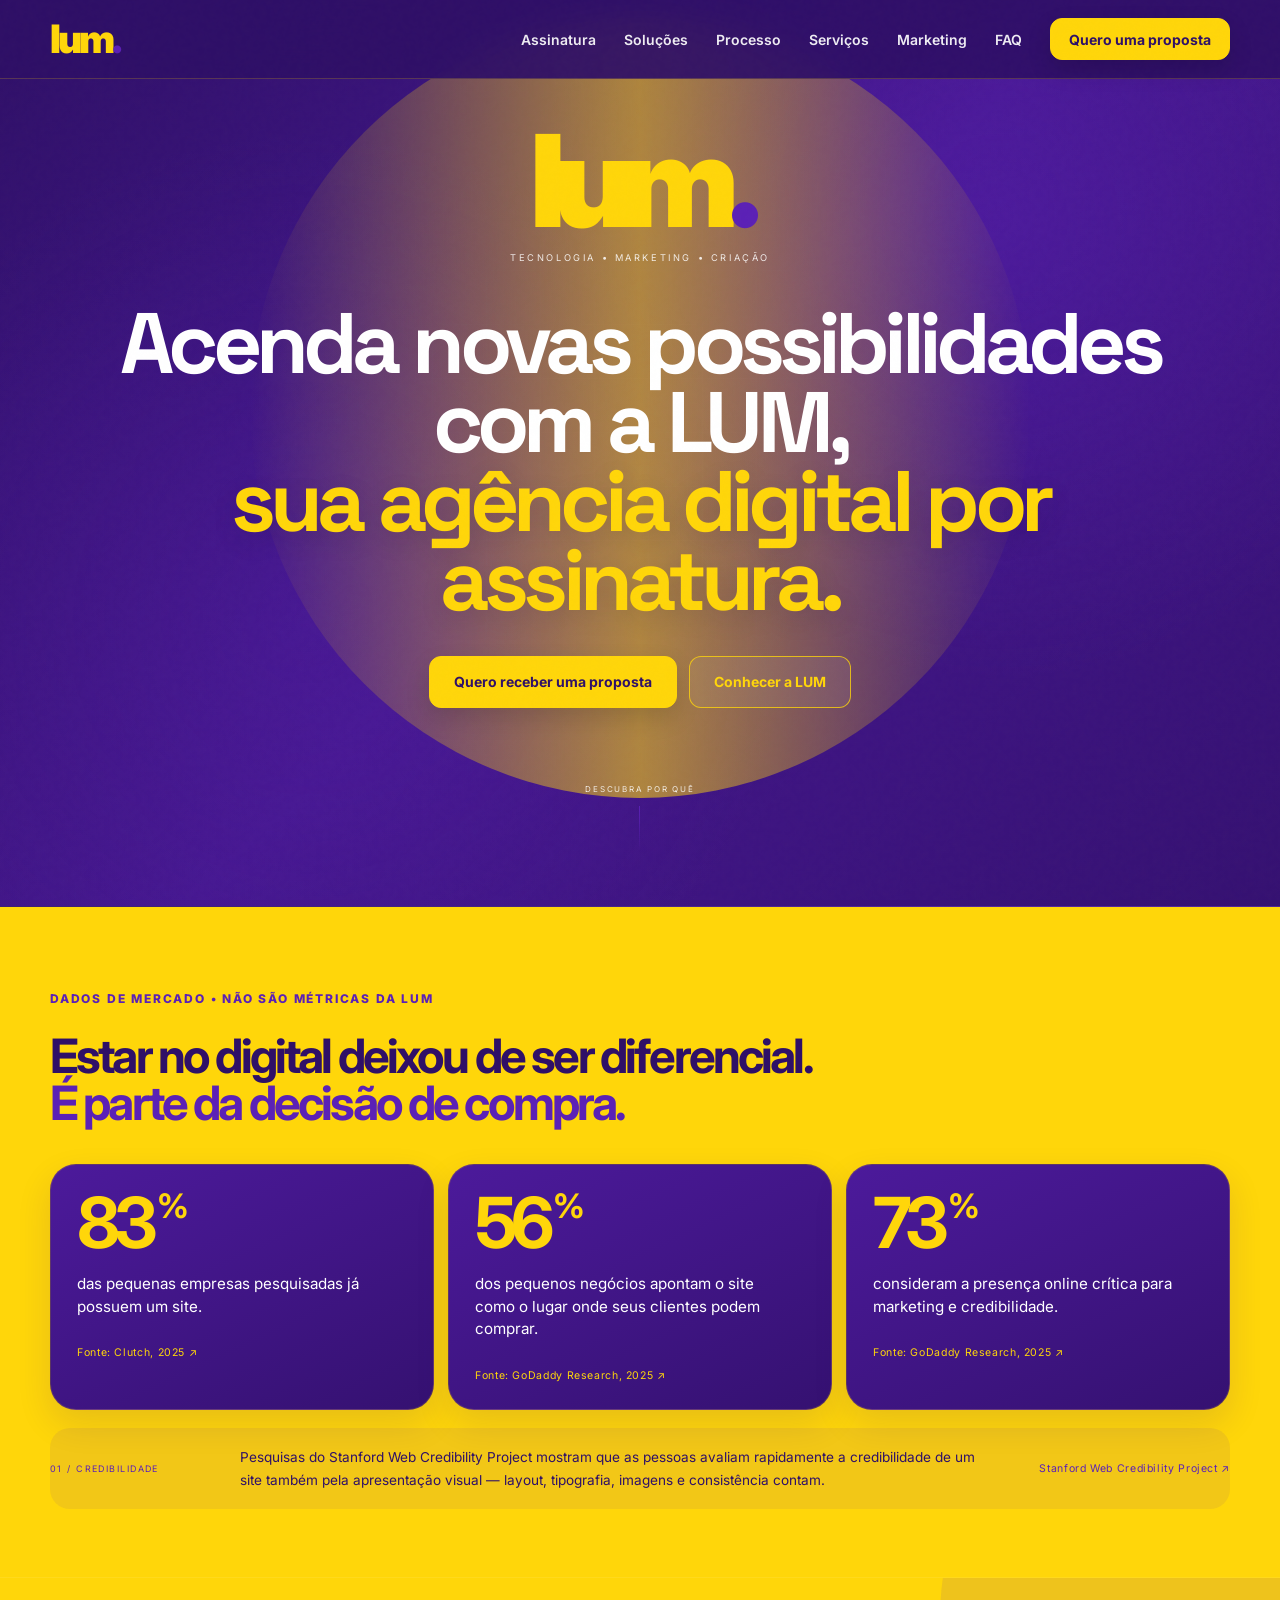
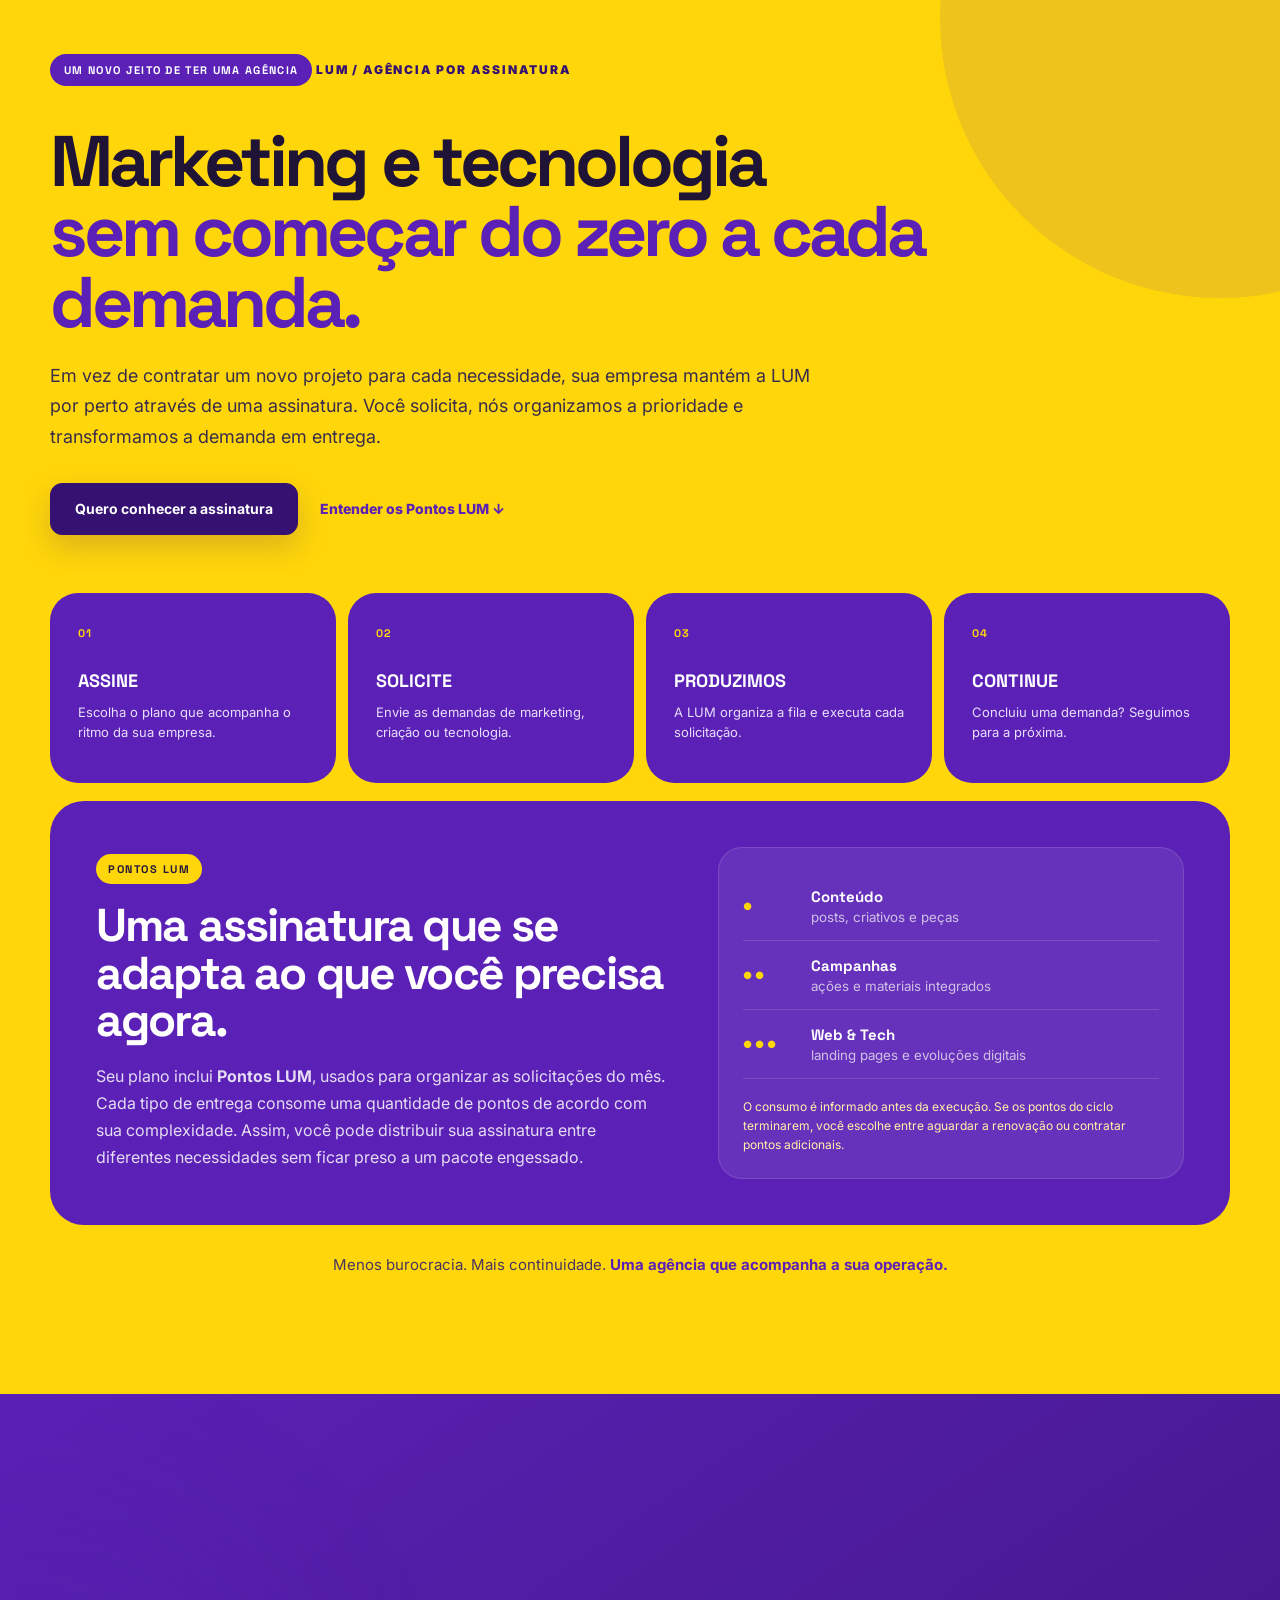
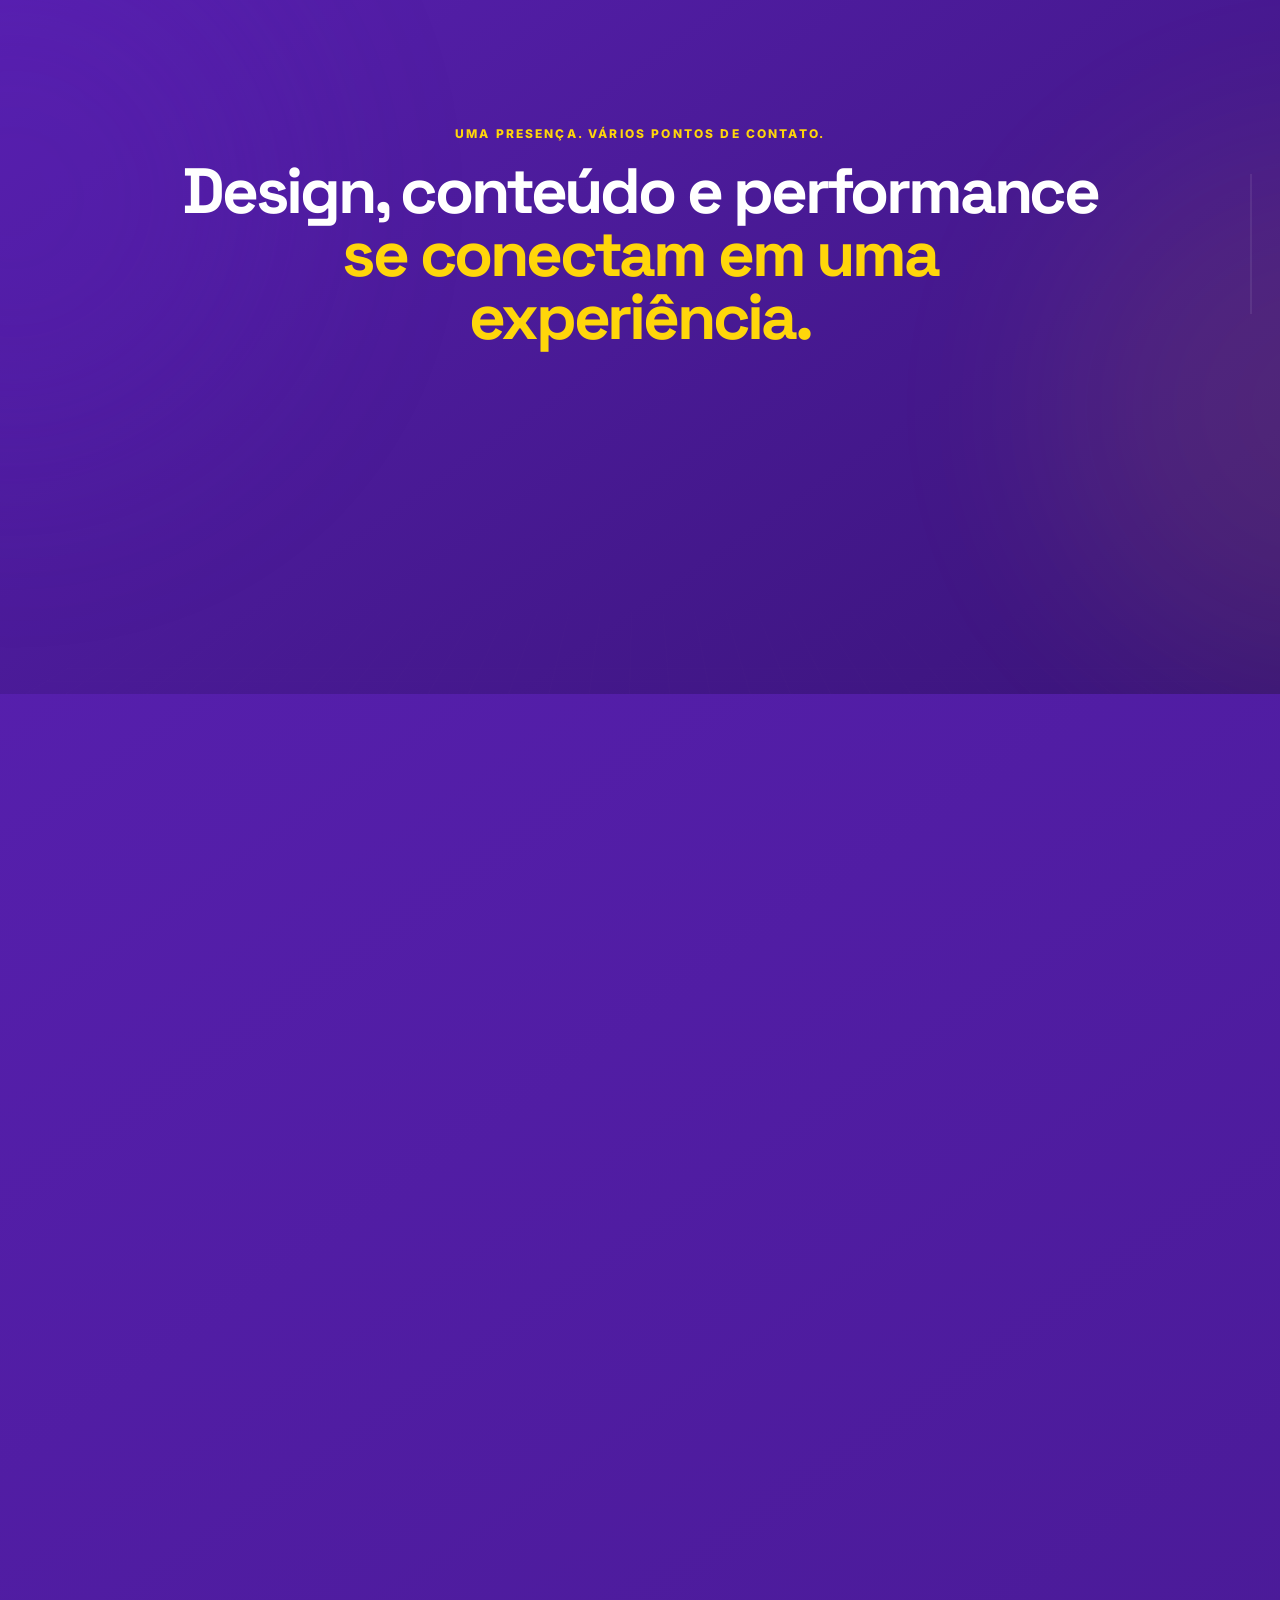
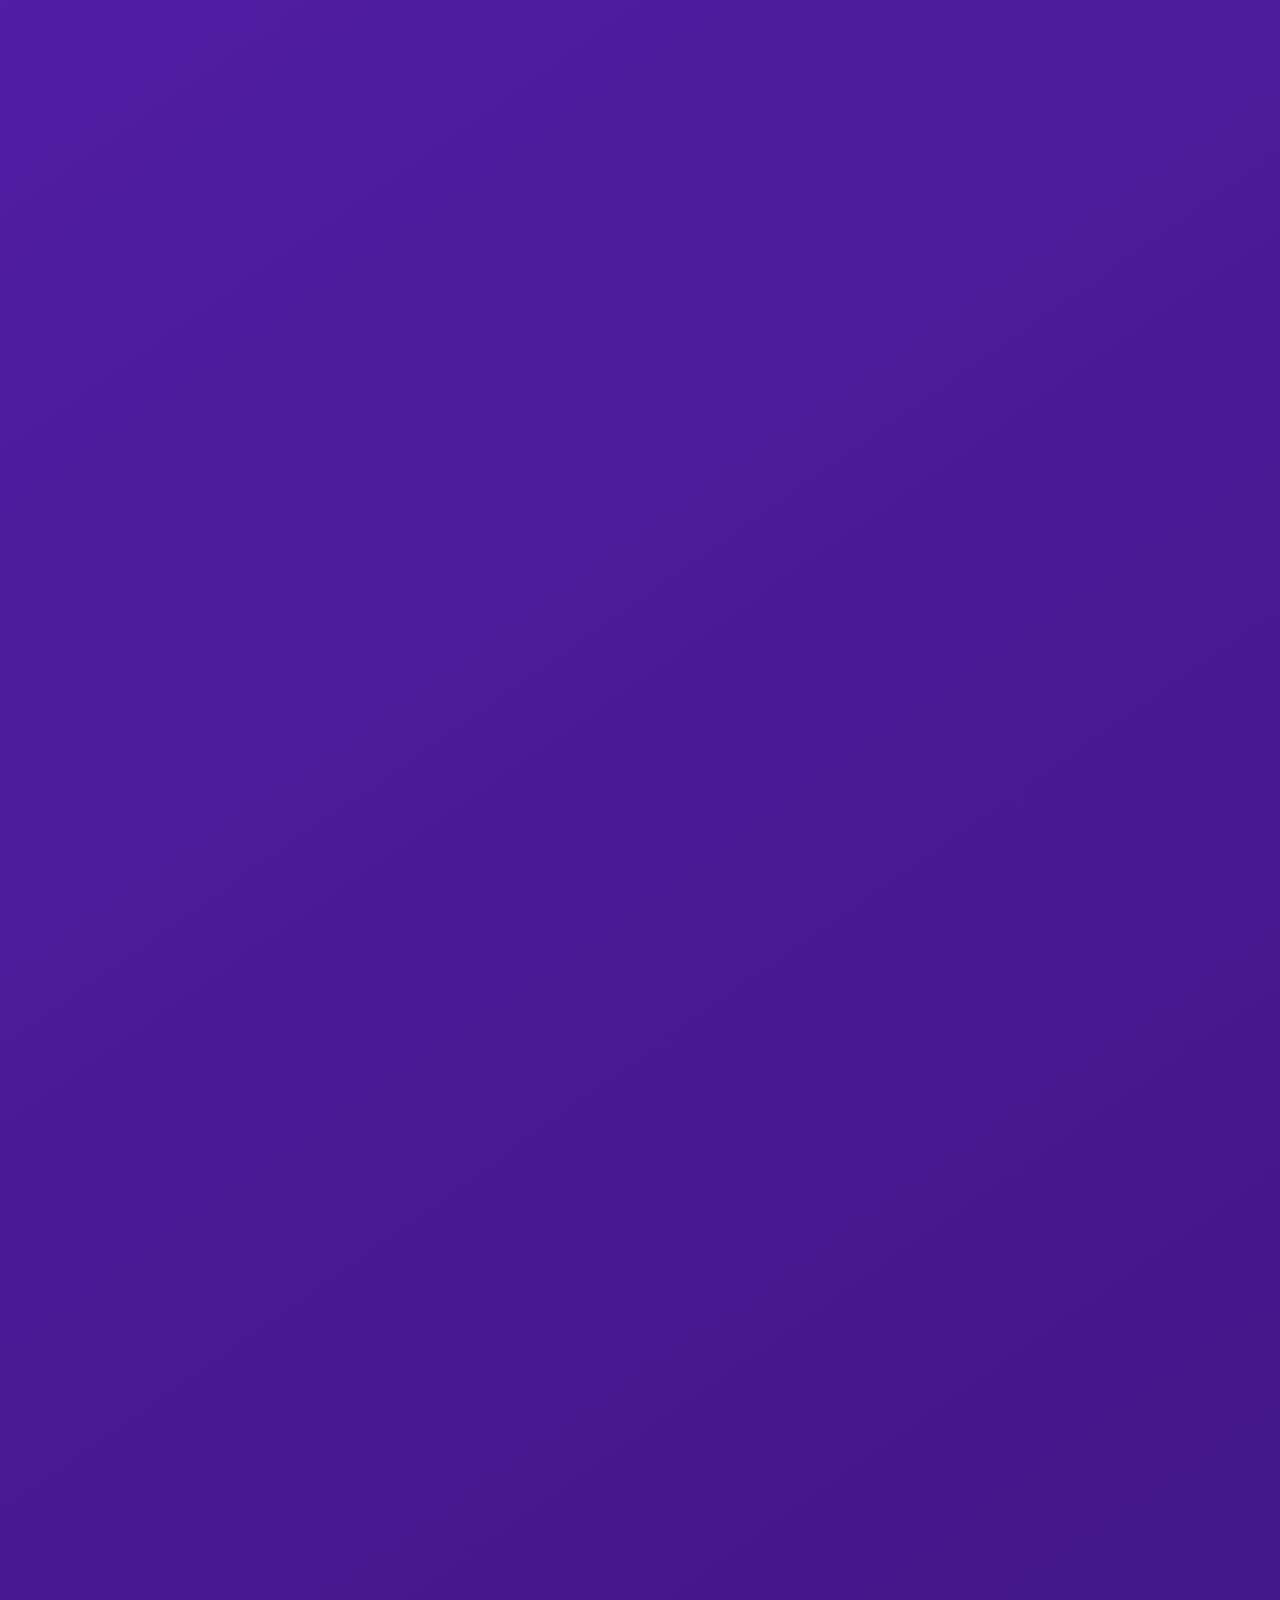
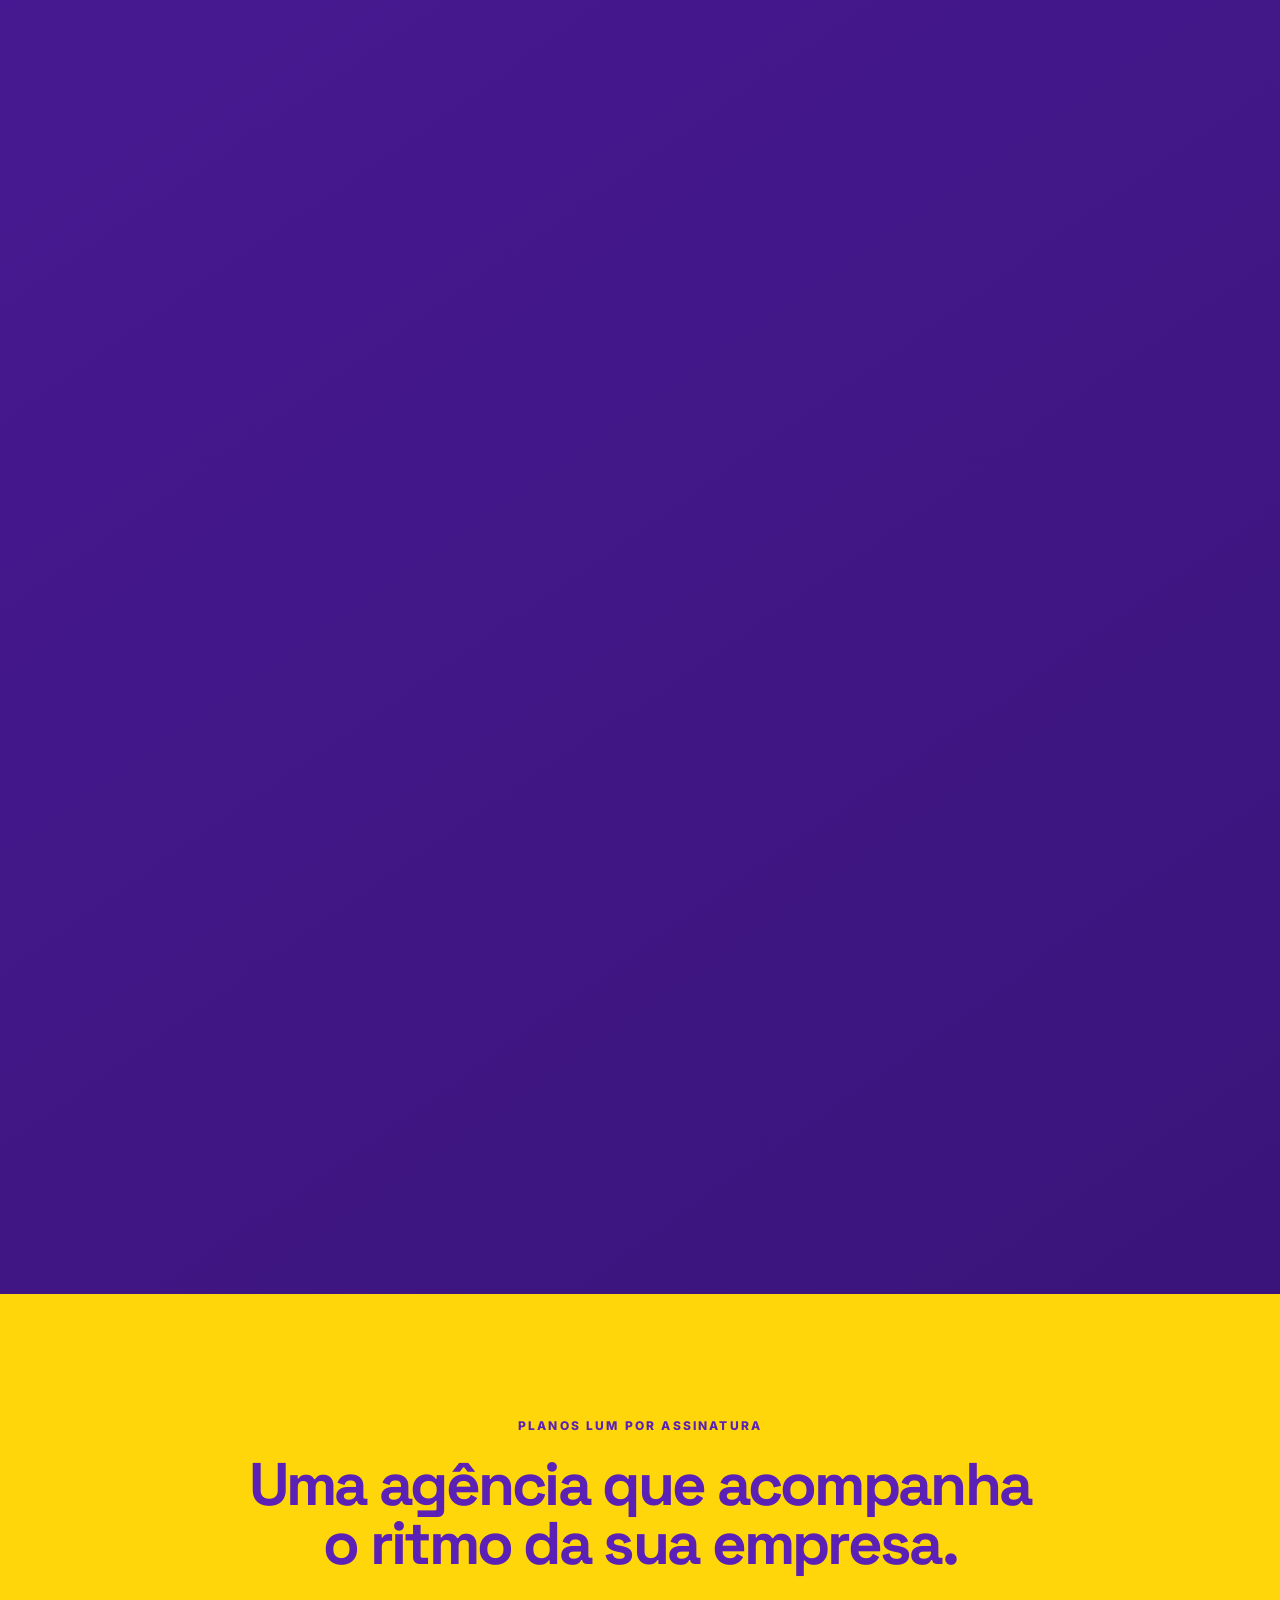
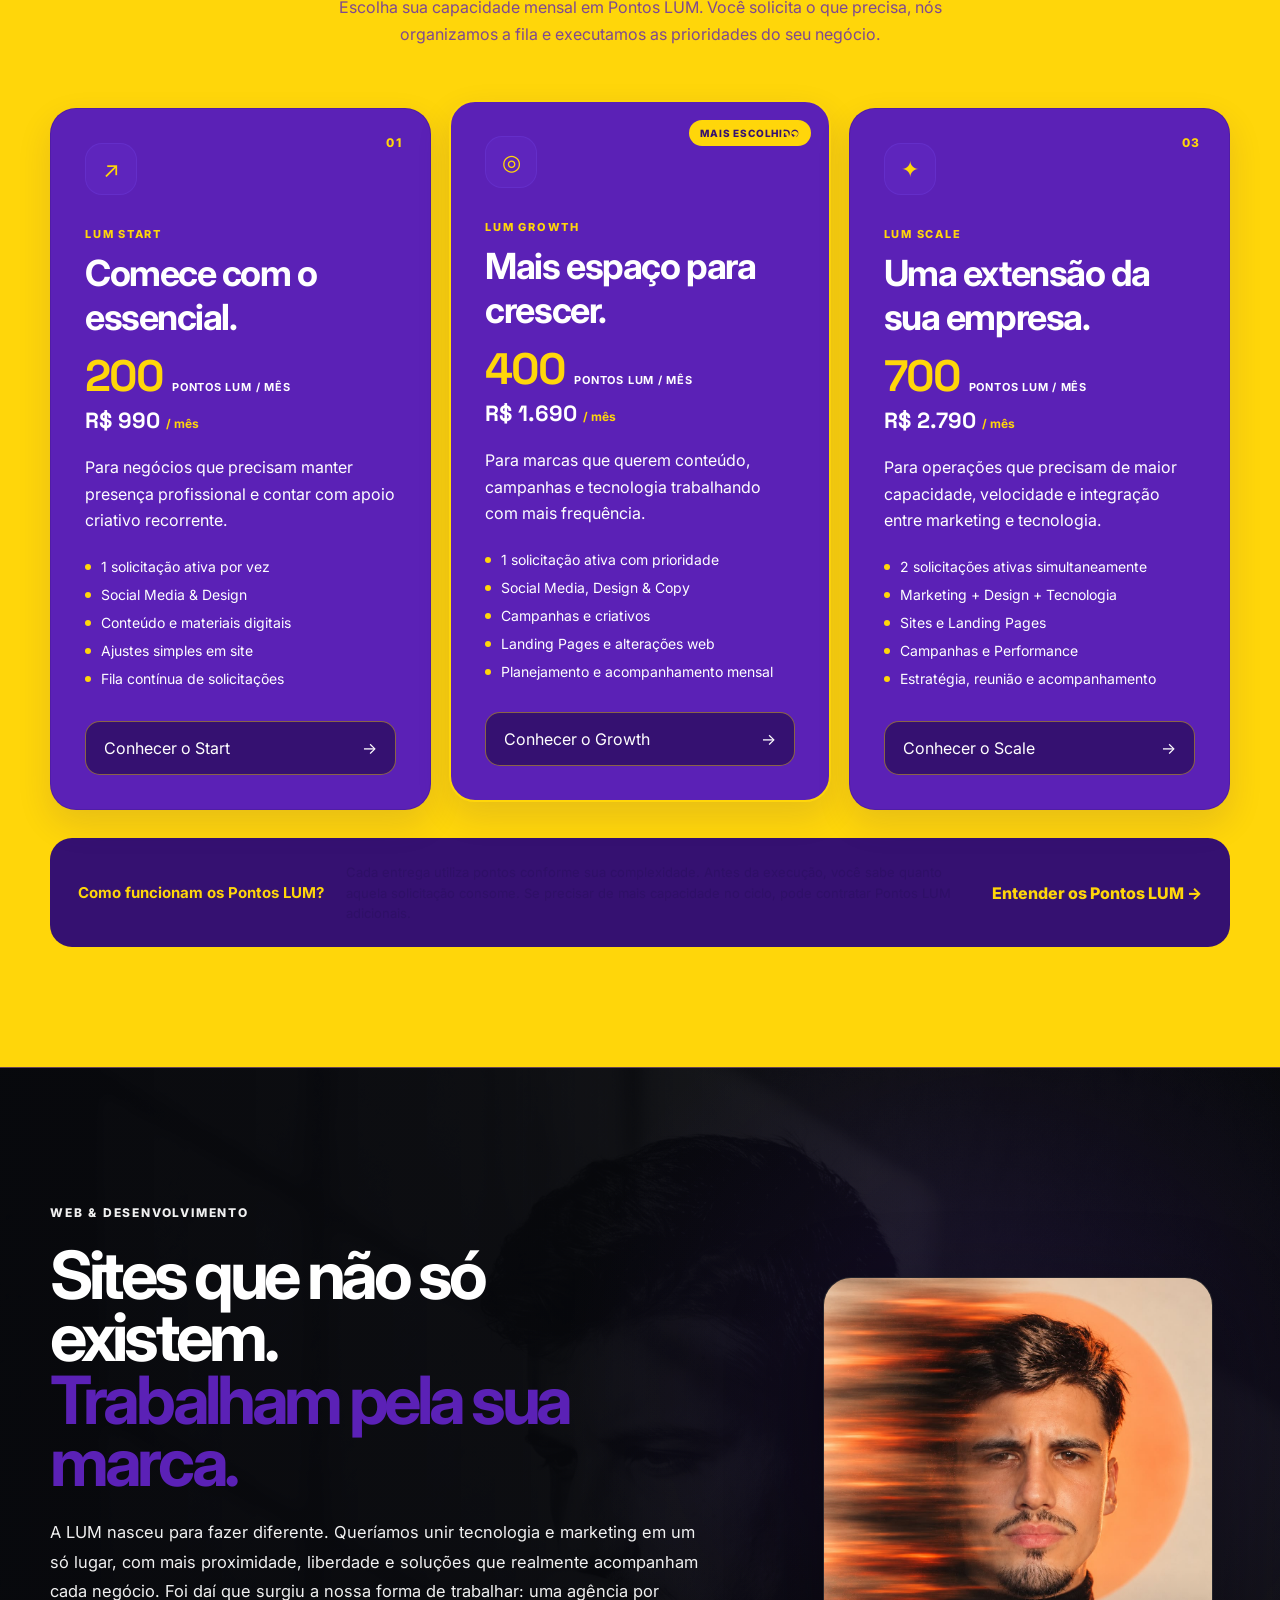
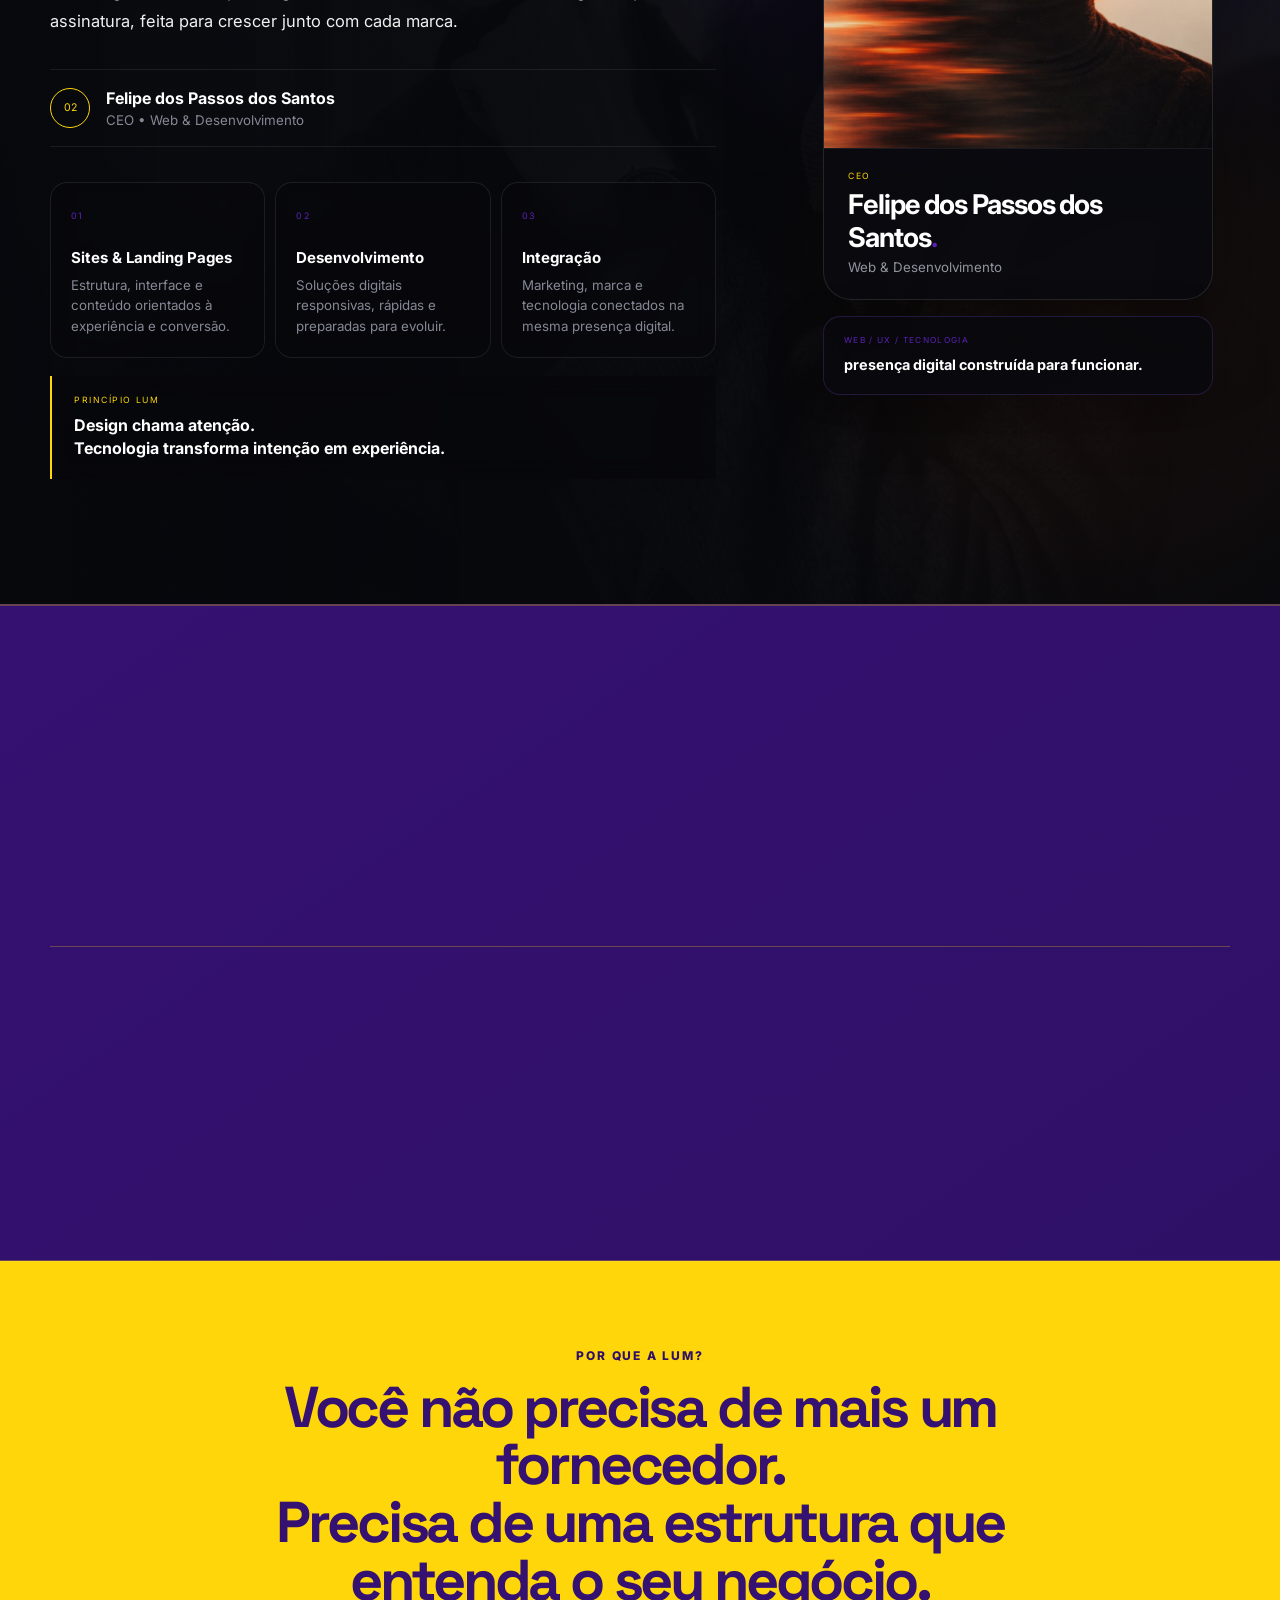
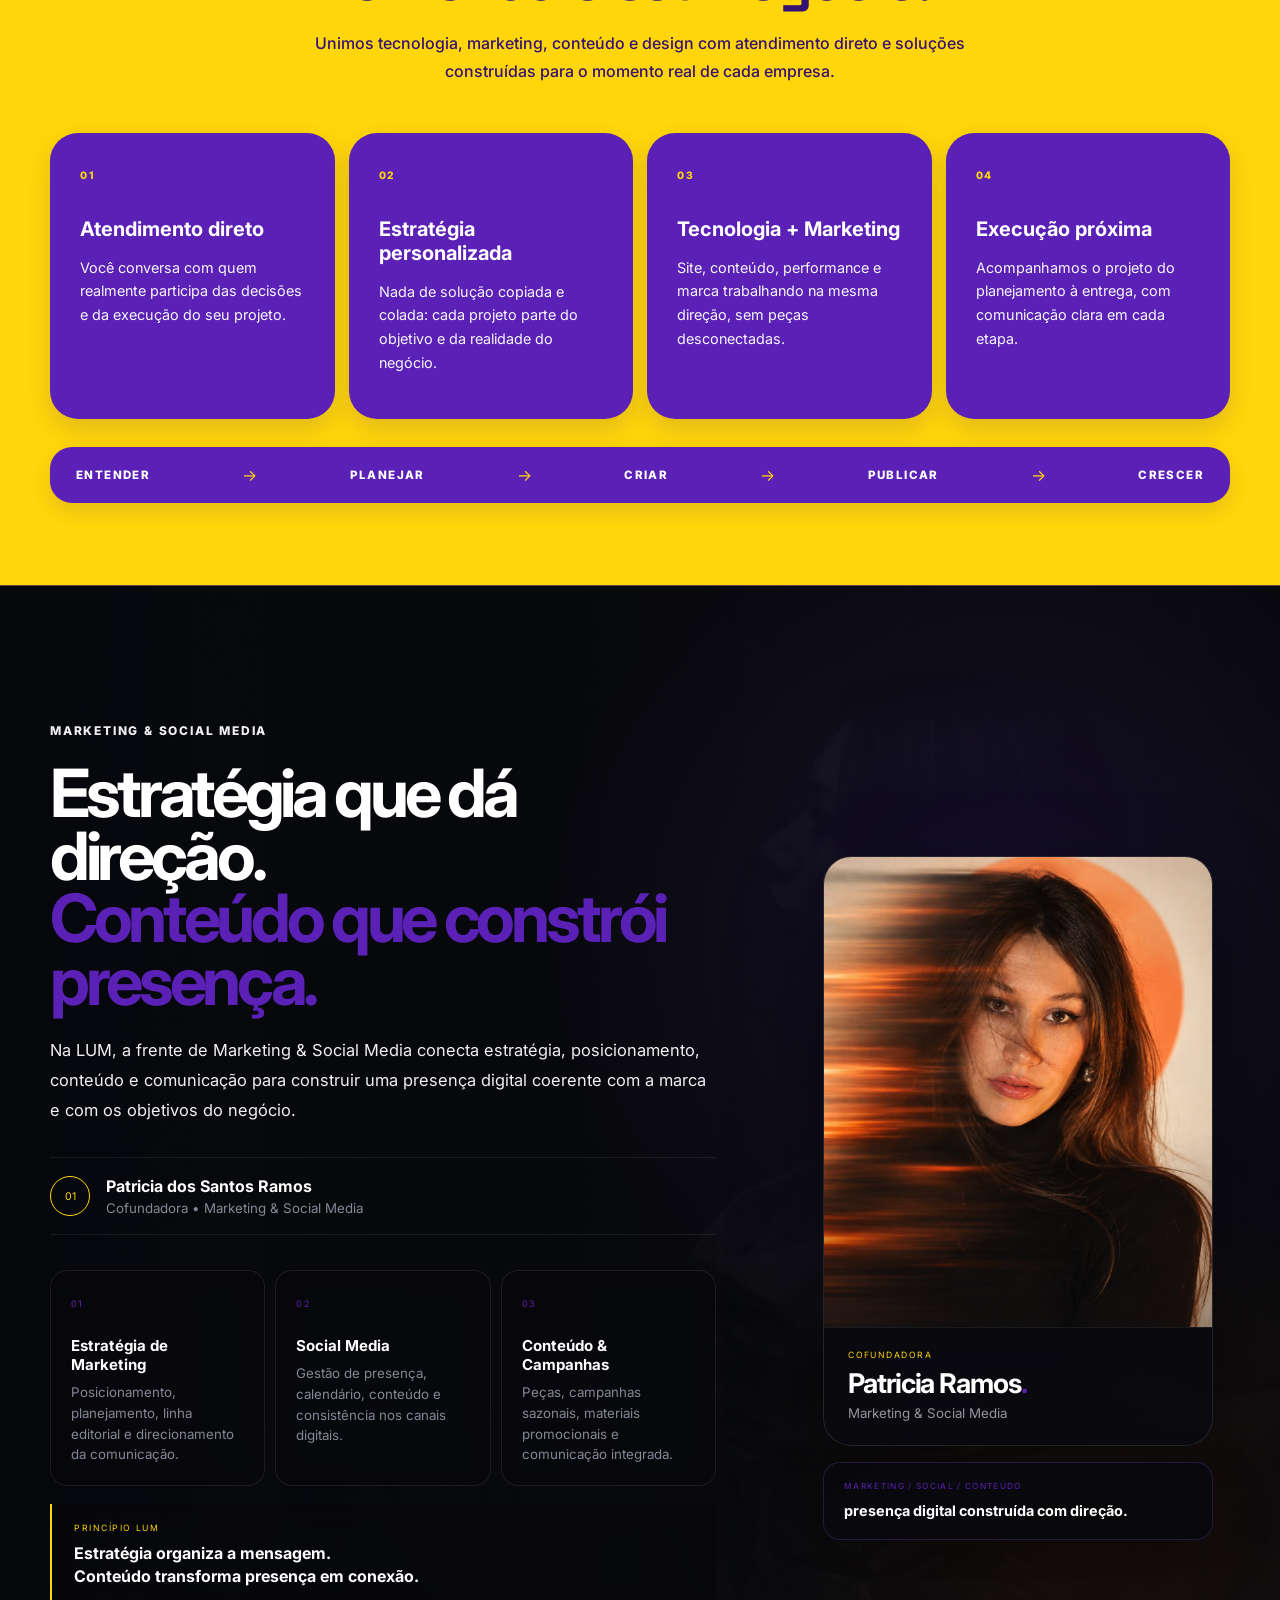
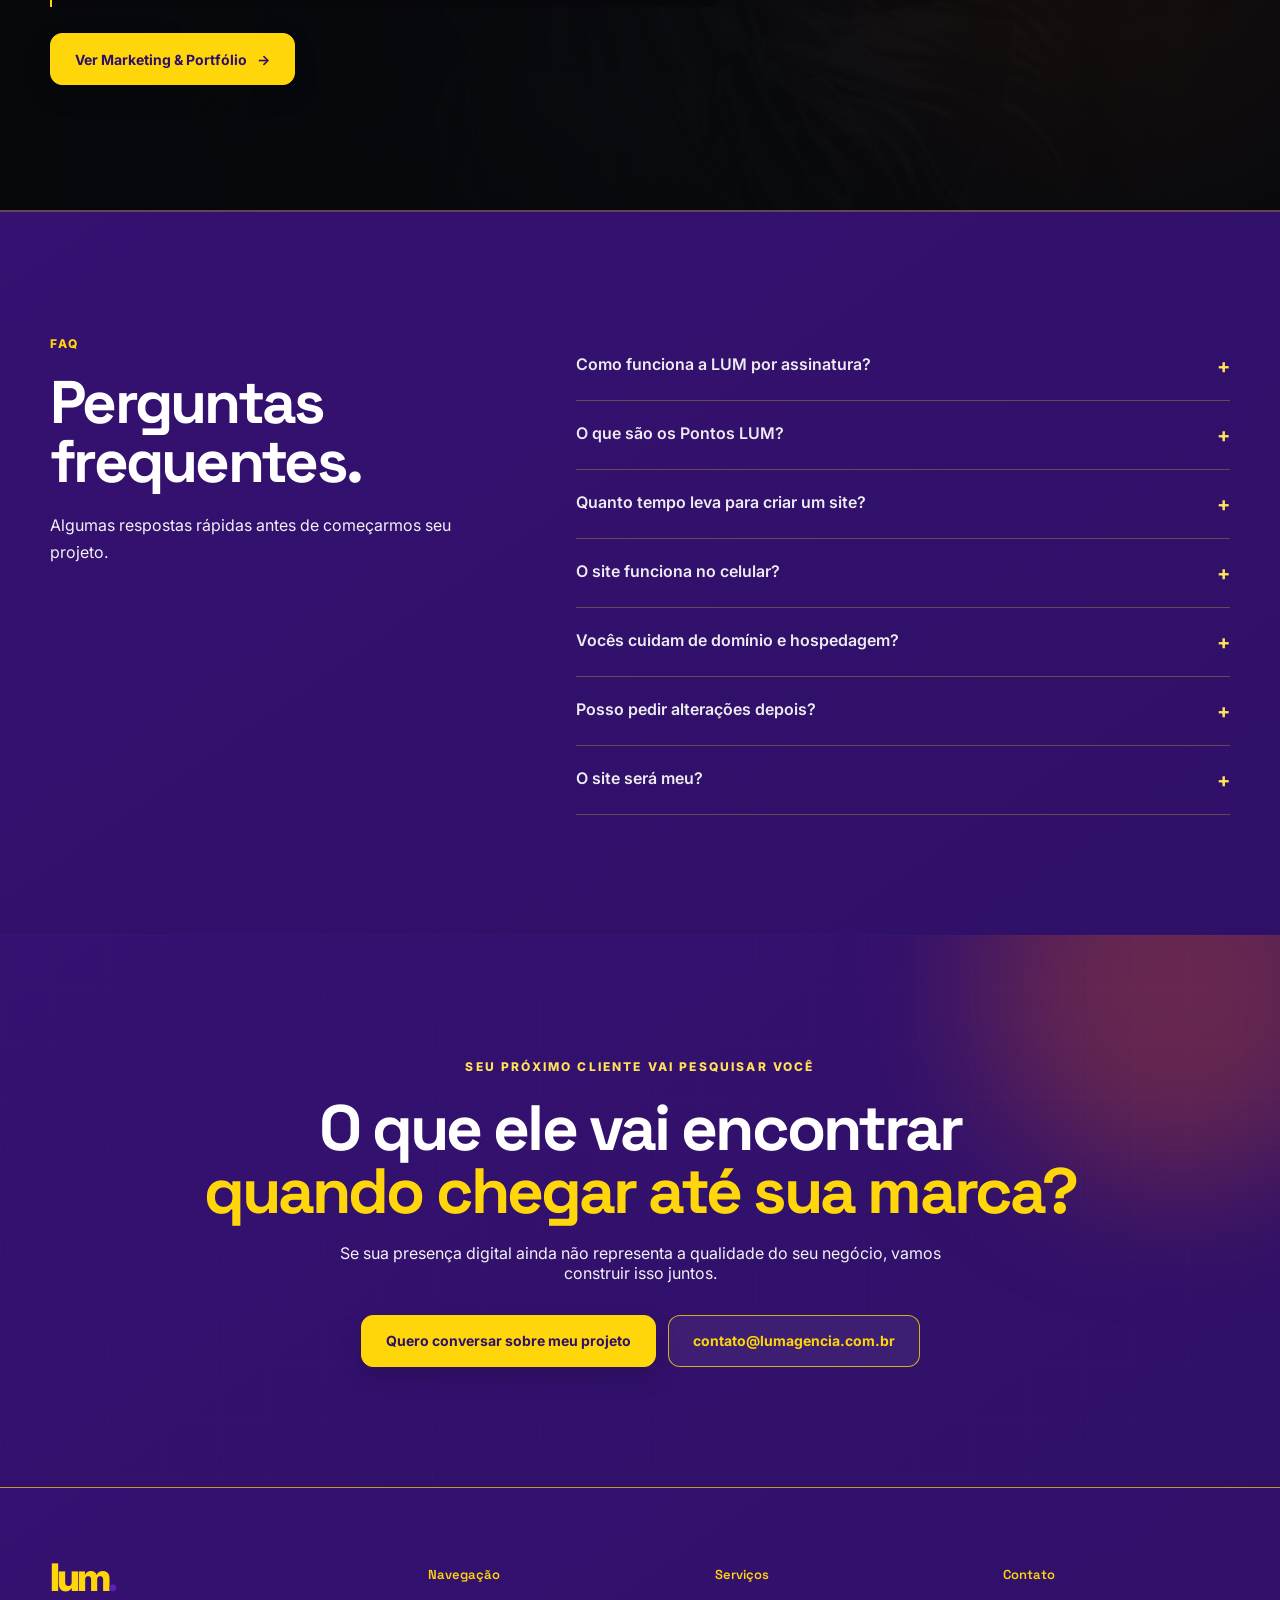
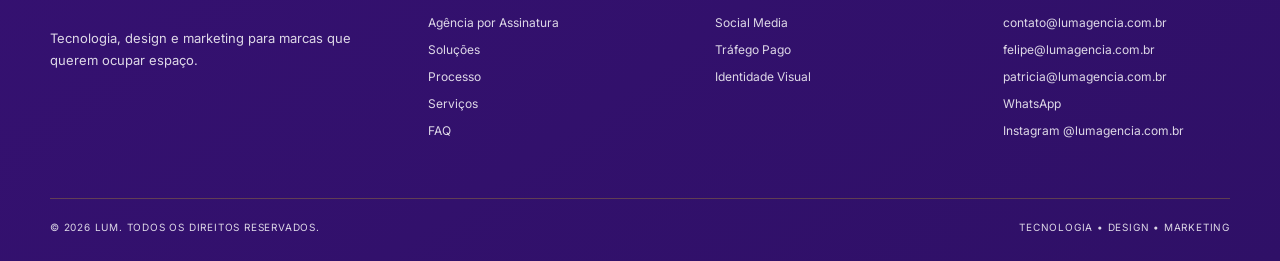
==== commit 09e717cc: "Add files via upload" ====
--- a/index.html
+++ b/index.html
@@ -53,8 +53,7 @@
 <small>TECNOLOGIA • MARKETING • CRIAÇÃO</small>
 </div>
 <div class="lum-centered-copy reveal delay-1">
-<h1>Sua agência <strong>por assinatura.</strong></h1>
-<p>Sua marca precisa ser <strong>impossível de ignorar.</strong></p>
+<h1>Acenda novas possibilidades com a LUM, <strong>sua agência digital por assinatura.</strong></h1>
 <div class="hero-actions lum-centered-actions">
 <a class="btn btn-primary btn-lg" href="https://wa.me/5551985308573?text=Ol%C3%A1%21%20Vim%20pelo%20site%20da%20LUM%20e%20gostaria%20de%20receber%20uma%20proposta%20para%20minha%20empresa." rel="noopener noreferrer" target="_blank">Quero receber uma proposta</a>
 <a class="btn btn-ghost btn-lg" href="#web-dev">Conhecer a LUM</a>
--- a/css/style.css
+++ b/css/style.css
@@ -2771,3 +2771,63 @@
   }
 }
 
+
+/* Ajustes LUM — pack 10/09/2026 */
+/* Assinatura: reforço de contraste em título auxiliar e CTA */
+.subscription-section .eyebrow{
+  color:#351171 !important;
+  opacity:1 !important;
+  font-weight:900 !important;
+}
+.subscription-section .btn-primary{
+  background:#351171 !important;
+  color:#FFFFFF !important;
+  border-color:#351171 !important;
+  box-shadow:0 12px 28px rgba(53,17,113,.18) !important;
+}
+.subscription-section .btn-primary:hover{
+  background:#2F1067 !important;
+  color:#FFD60A !important;
+}
+
+/* Planos: texto do card informativo dos Pontos LUM sempre legível */
+.package-points-note p{
+  color:#FFFFFF !important;
+  opacity:1 !important;
+}
+
+/* Perfis: o card de especialidade não cobre mais a foto */
+.founder-dev-profile{
+  flex-direction:column;
+  gap:16px;
+}
+.founder-dev-profile .dev-floating-note{
+  position:relative;
+  right:auto;
+  left:auto;
+  bottom:auto;
+  width:min(100%,390px);
+  box-sizing:border-box;
+  margin:0 auto;
+}
+
+/* Novos retratos: enquadramento preserva rosto e composição vertical */
+.founder-dev-profile .dev-profile-photo img{
+  object-position:center center;
+}
+
+@media(max-width:620px){
+  .subscription-section .eyebrow{
+    display:block;
+    color:#351171 !important;
+    font-size:11px !important;
+    letter-spacing:.16em !important;
+  }
+  .subscription-section .btn-primary{
+    background:#351171 !important;
+    color:#FFFFFF !important;
+  }
+  .founder-dev-profile .dev-floating-note{
+    width:min(100%,430px) !important;
+  }
+}
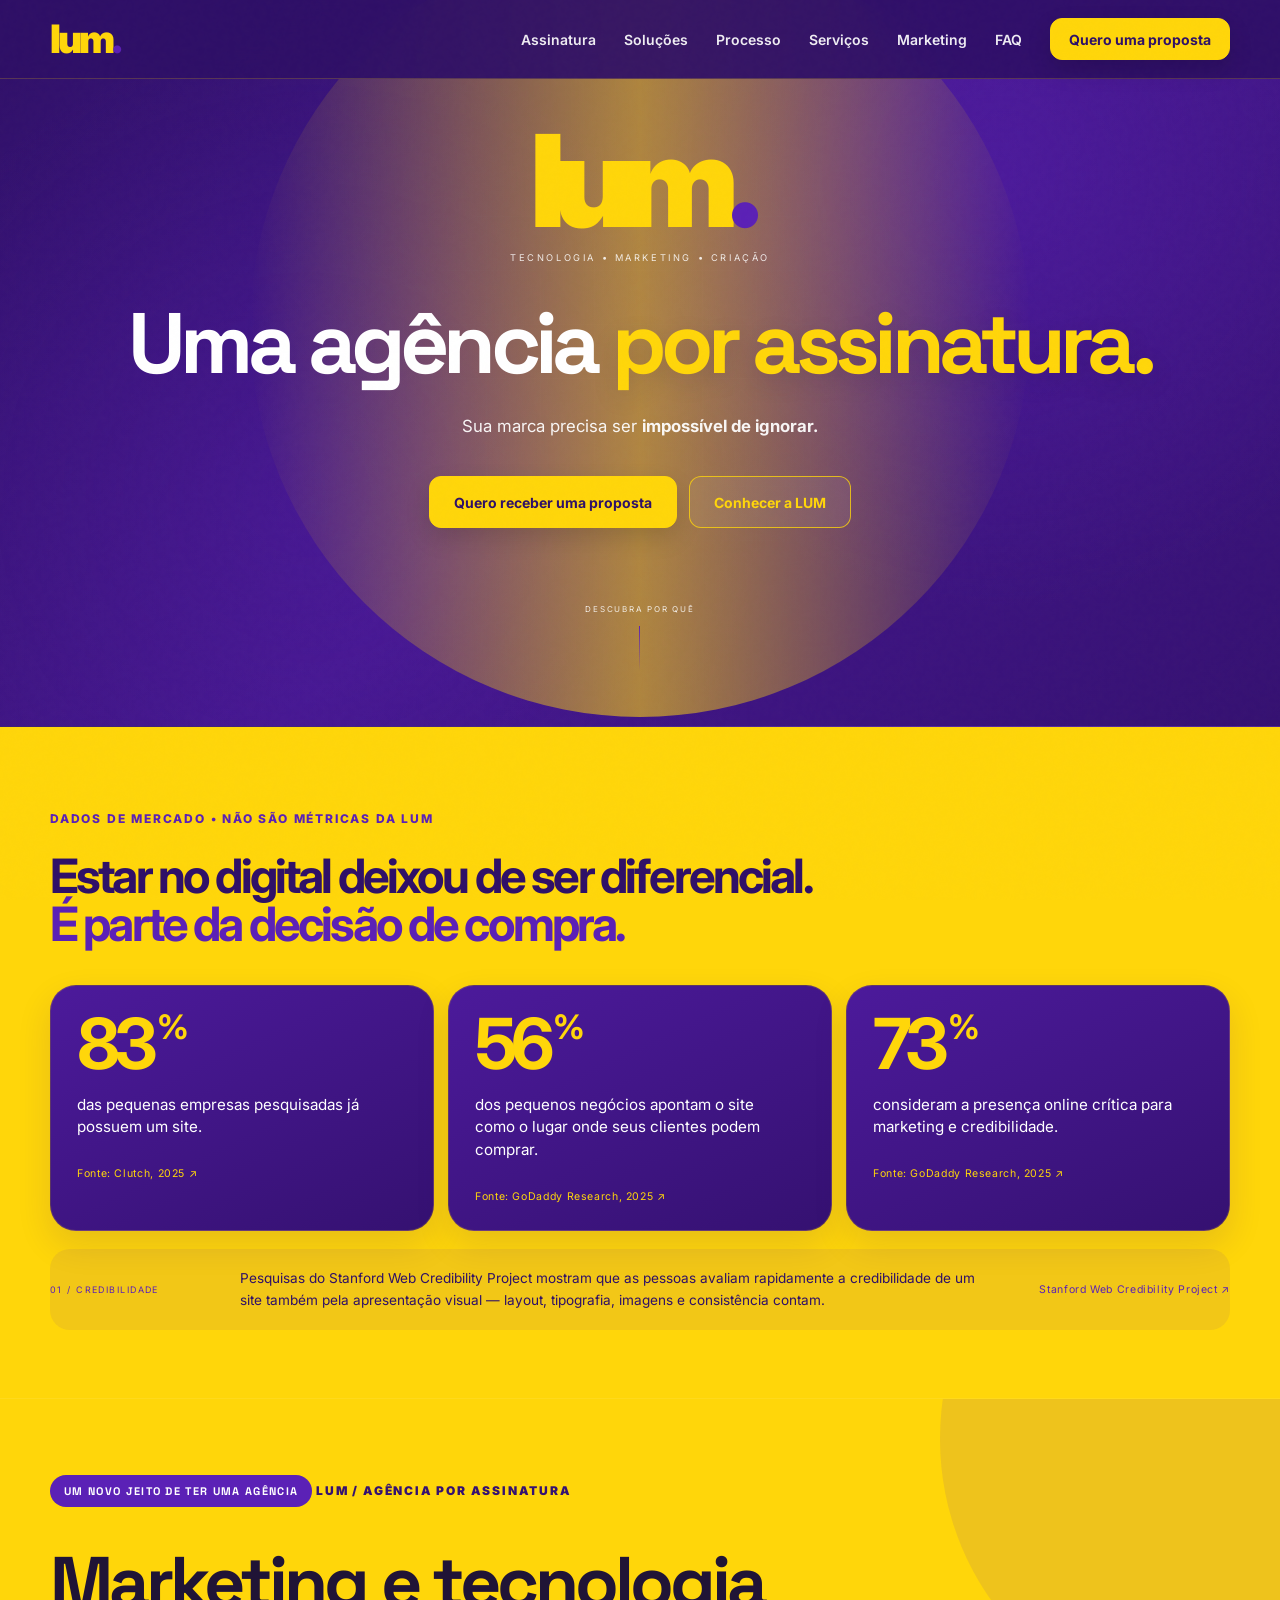
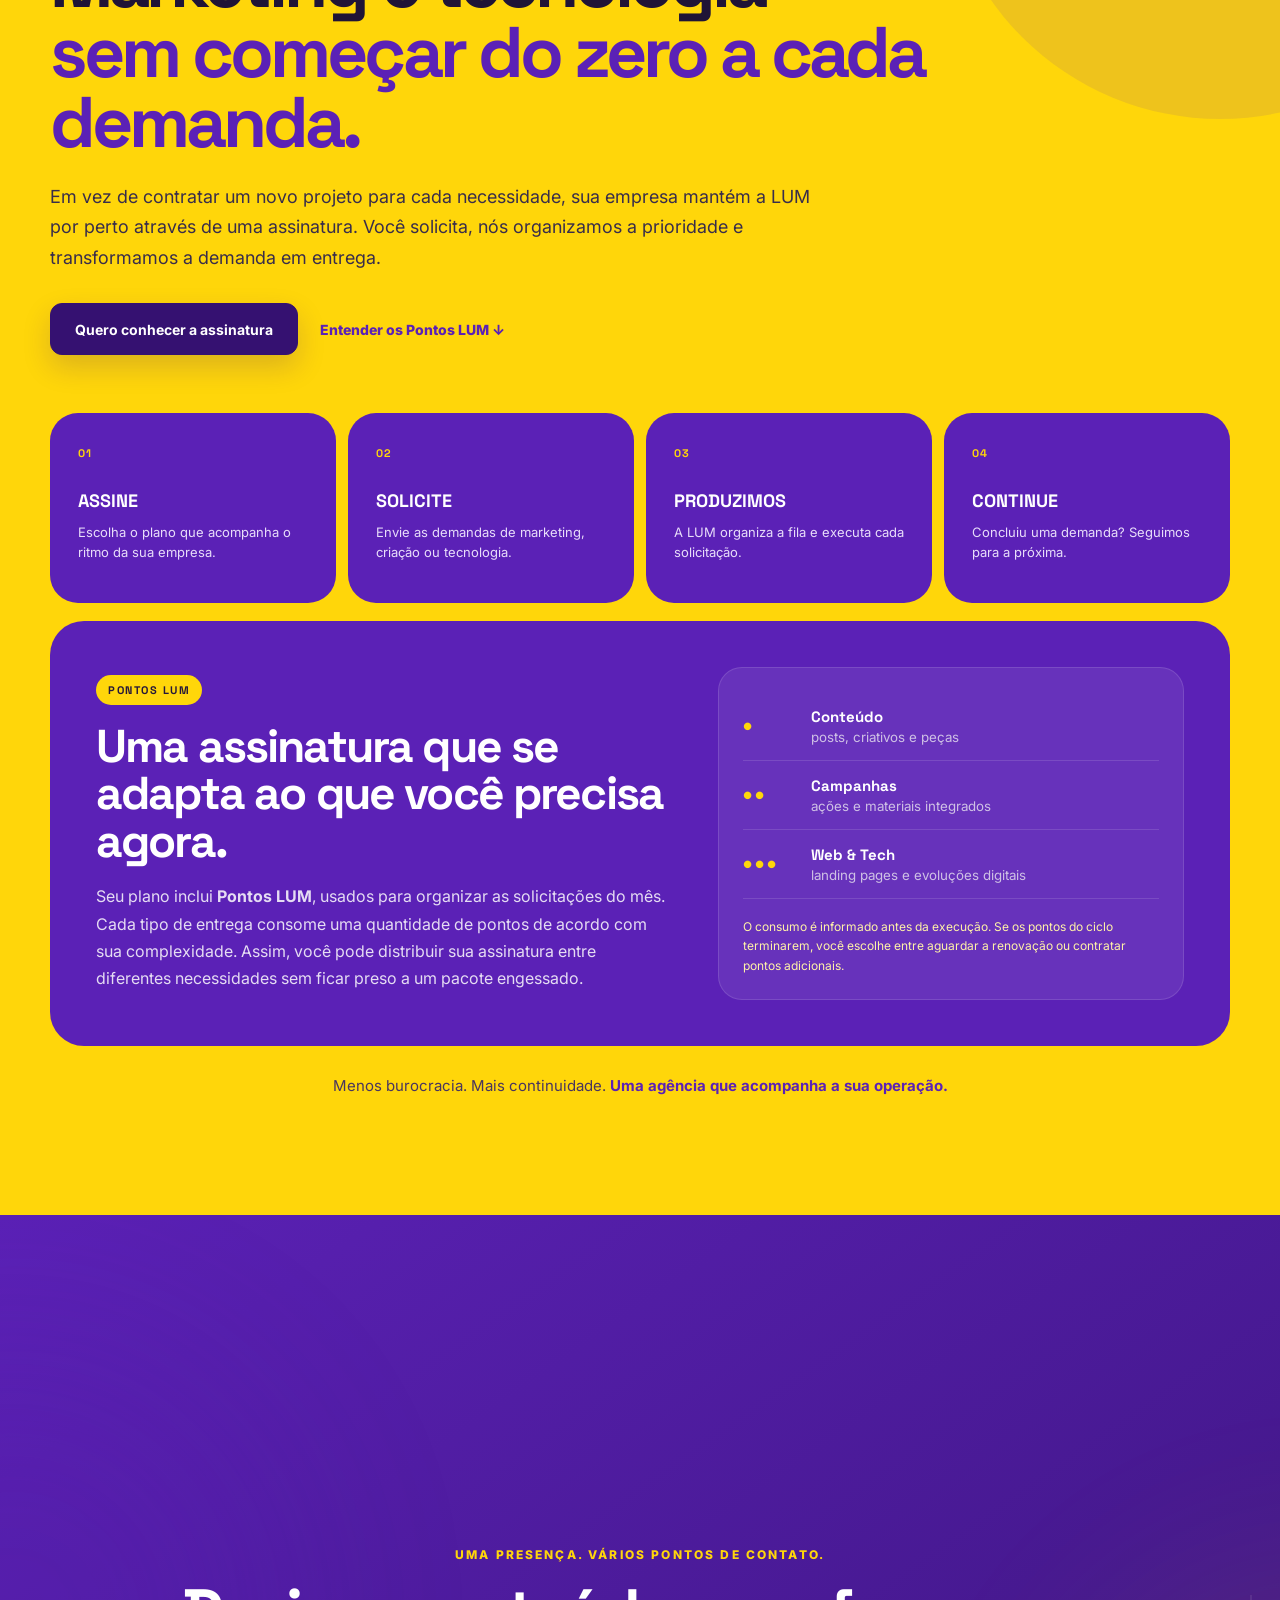
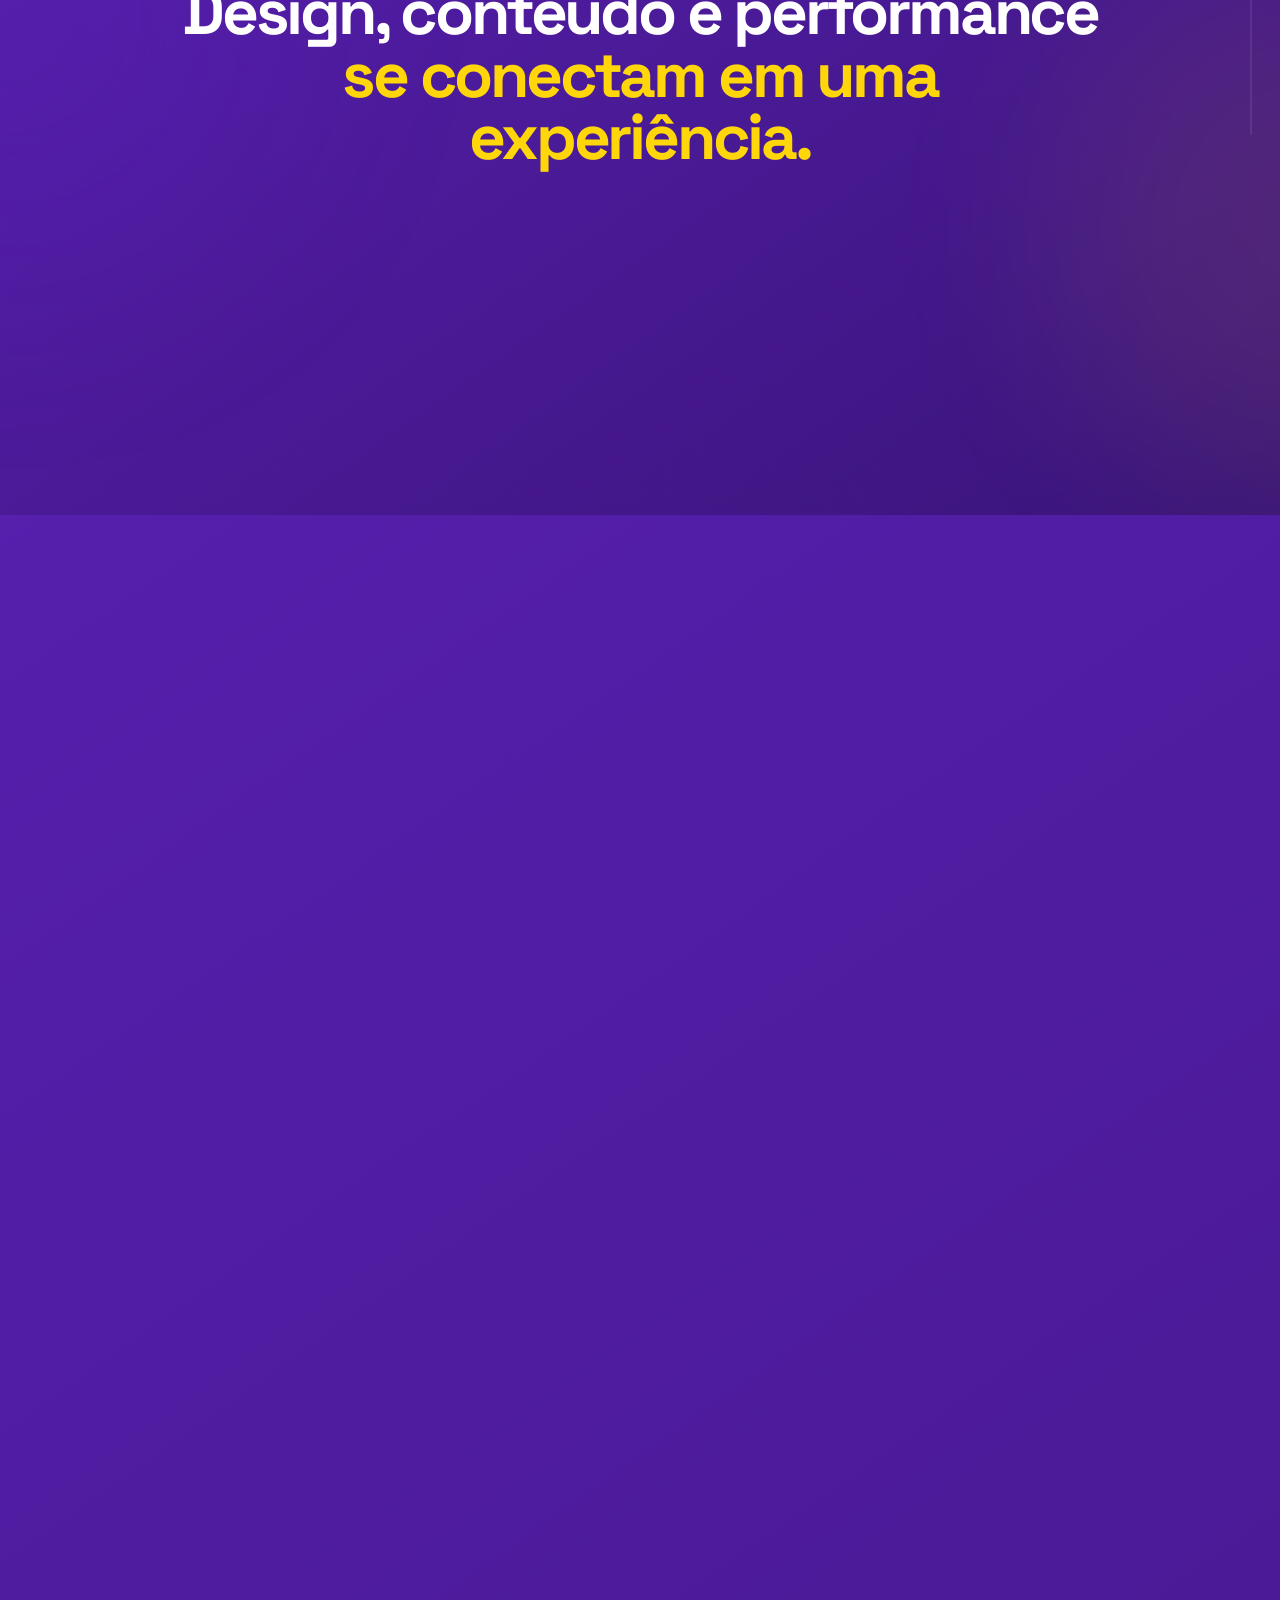
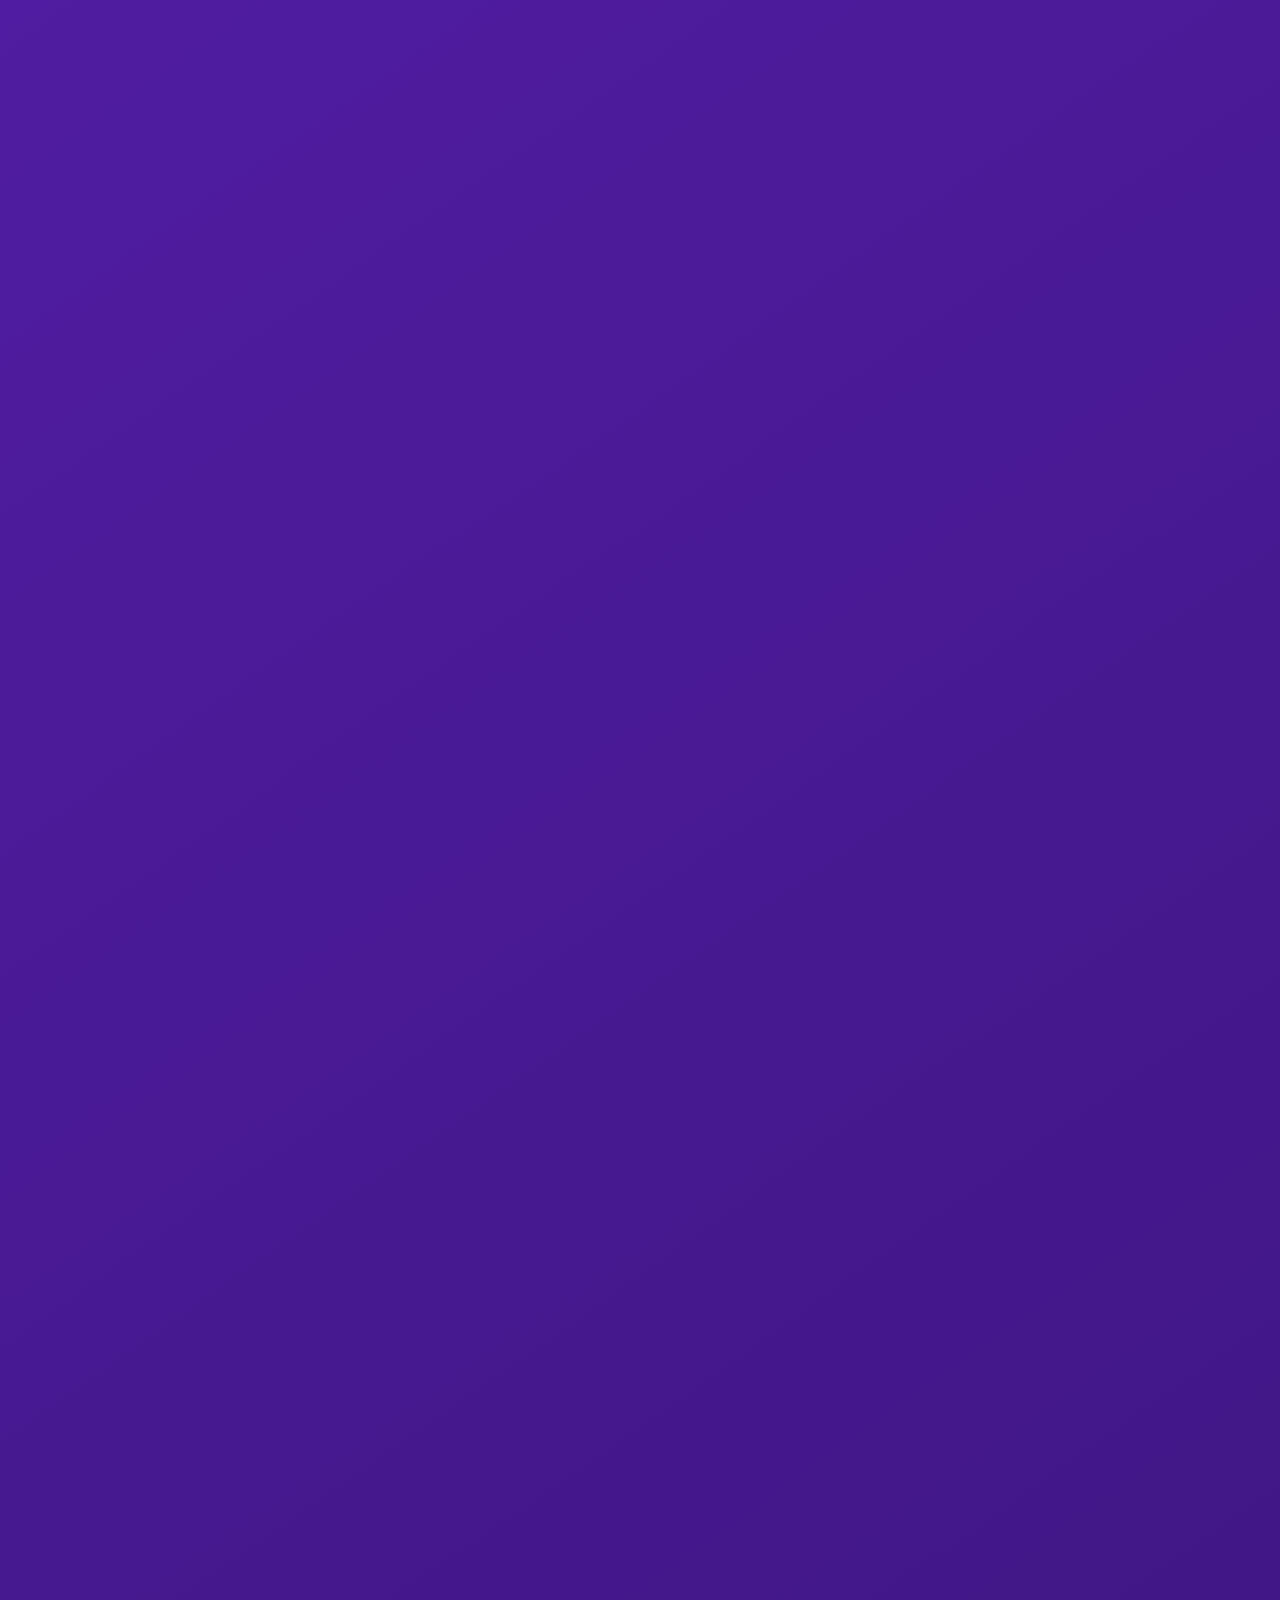
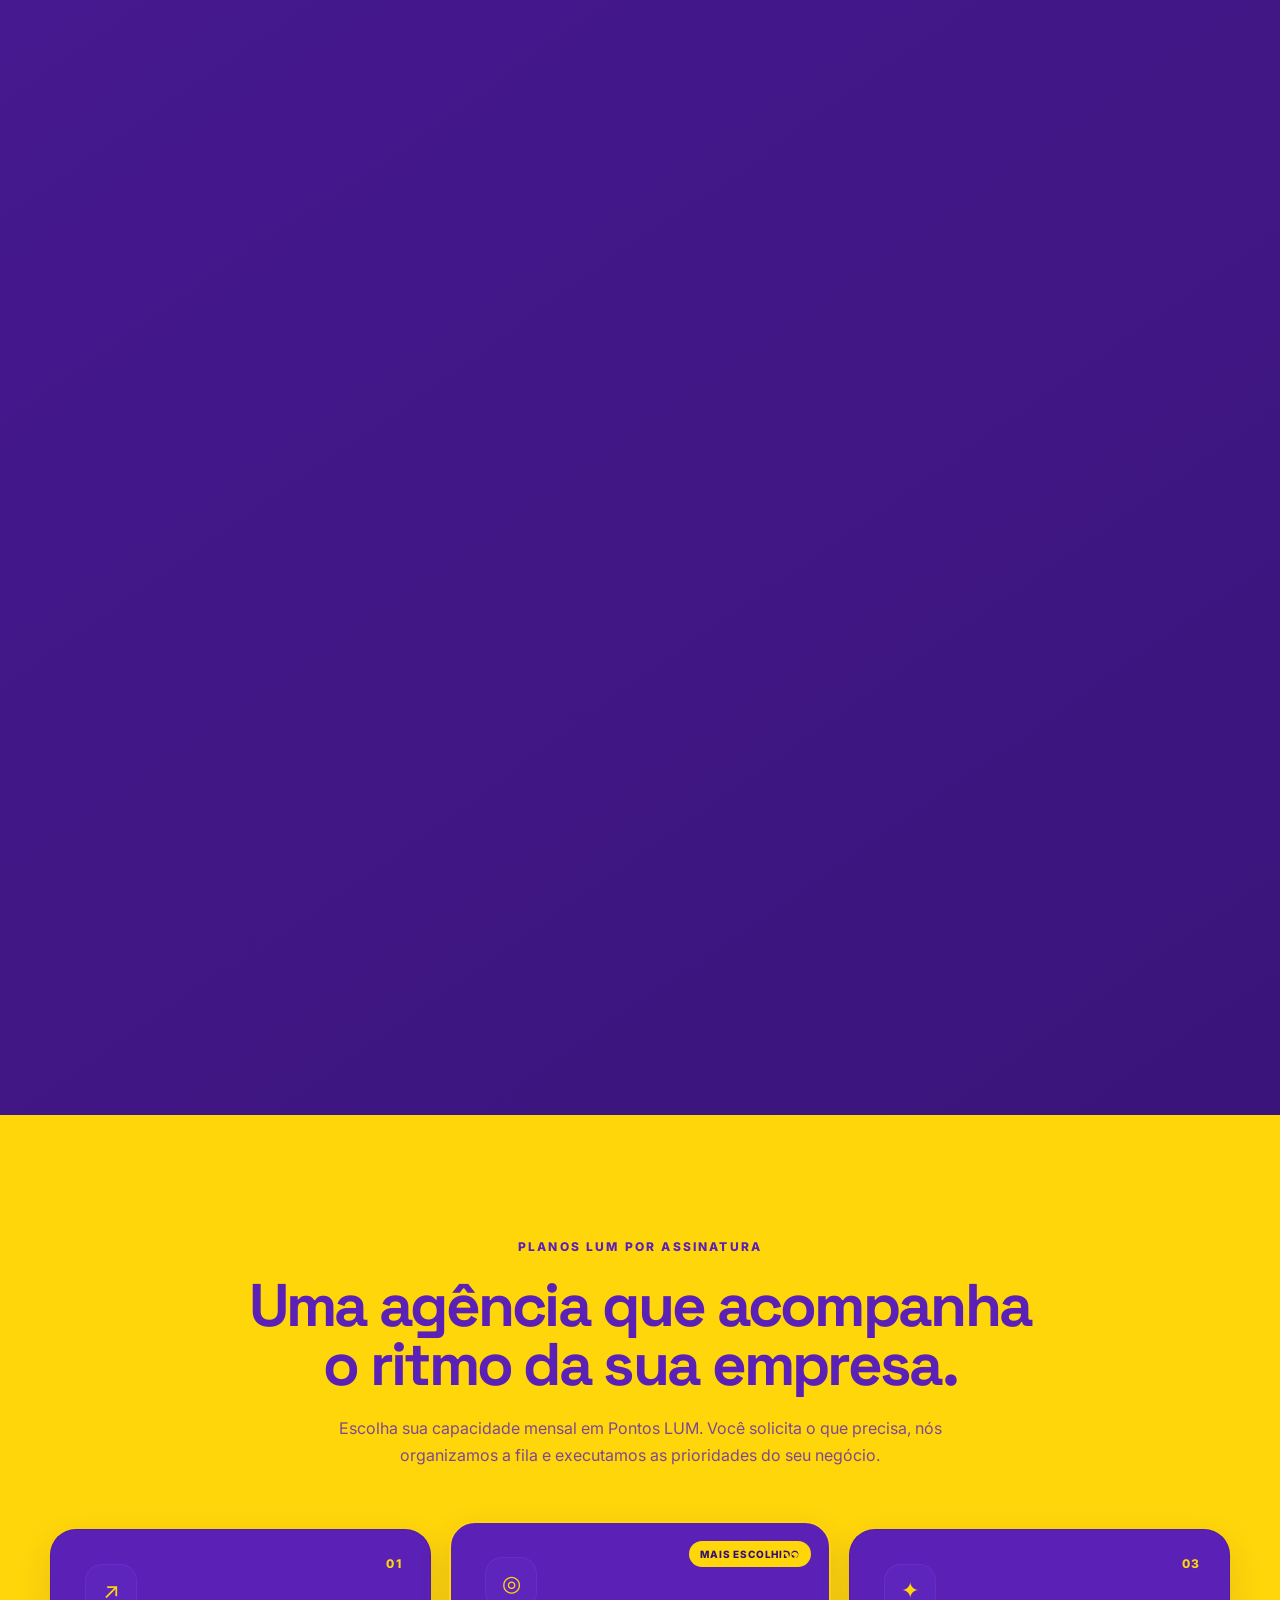
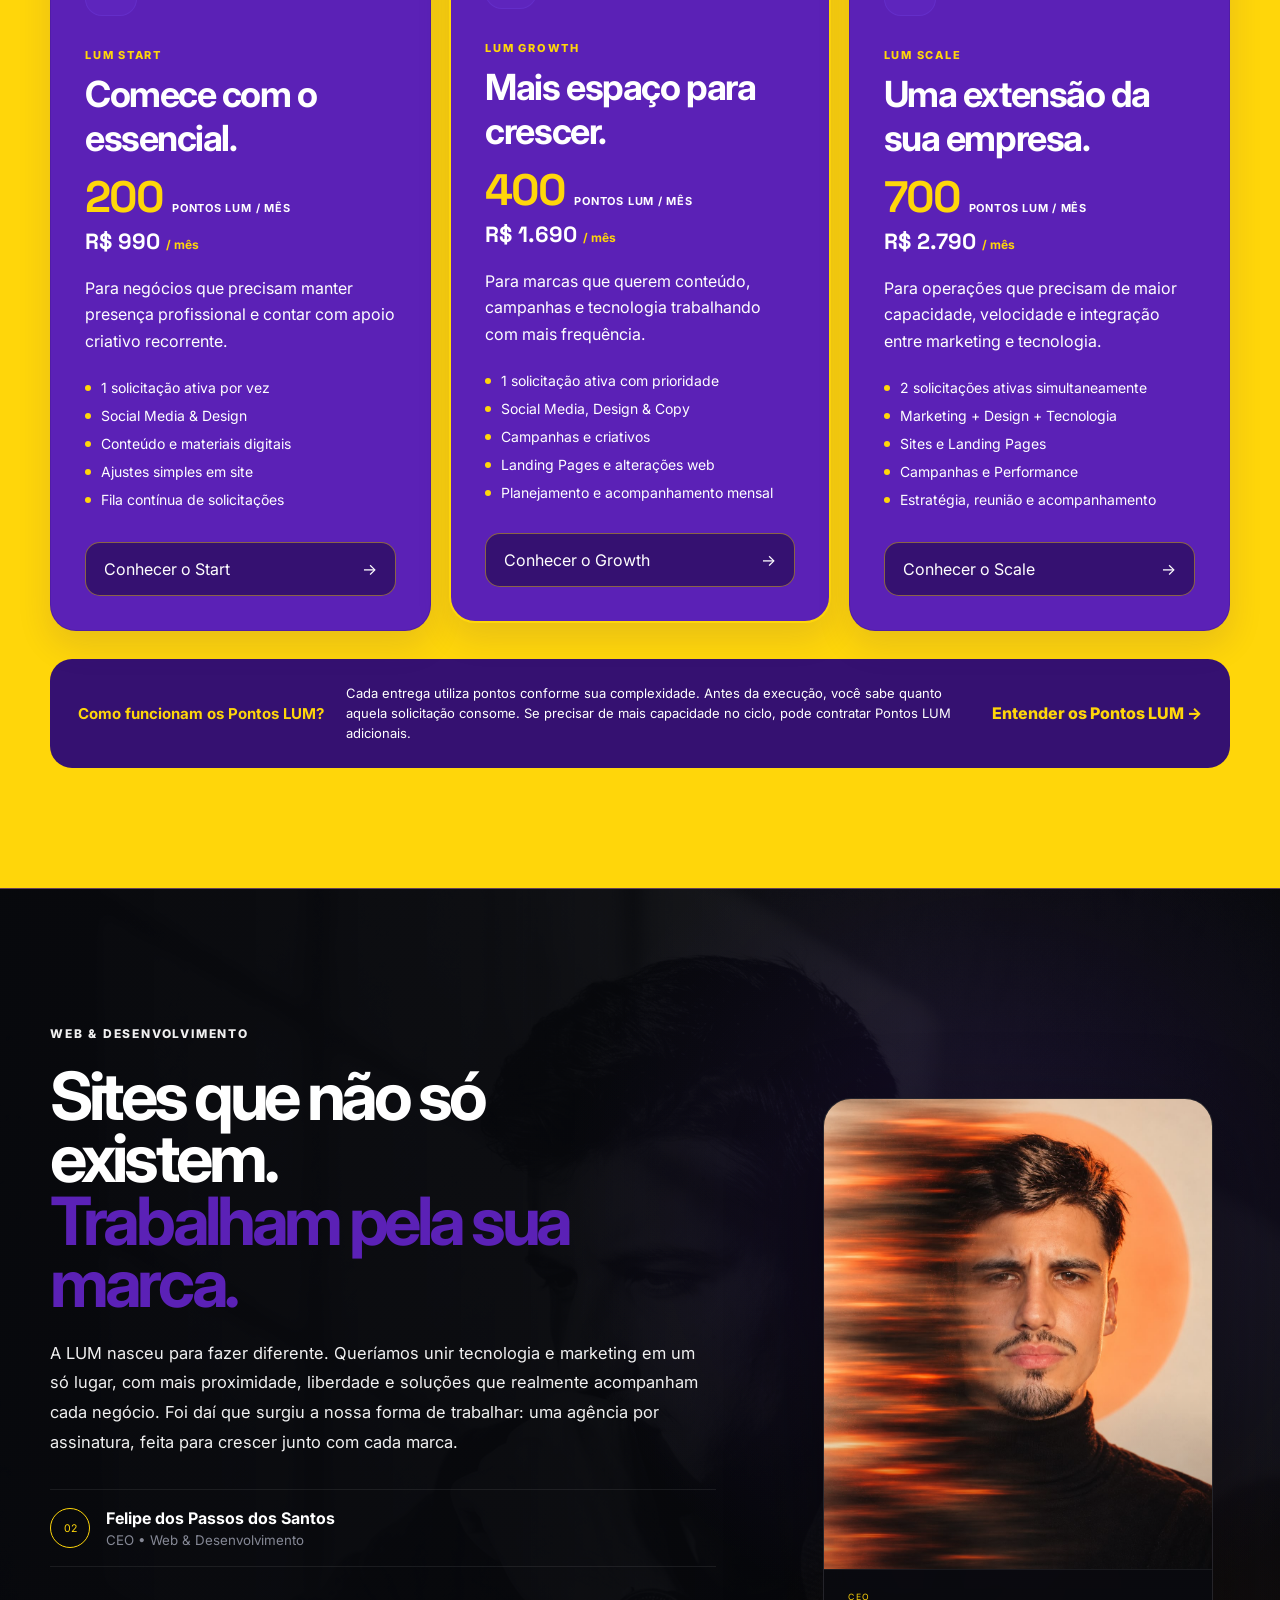
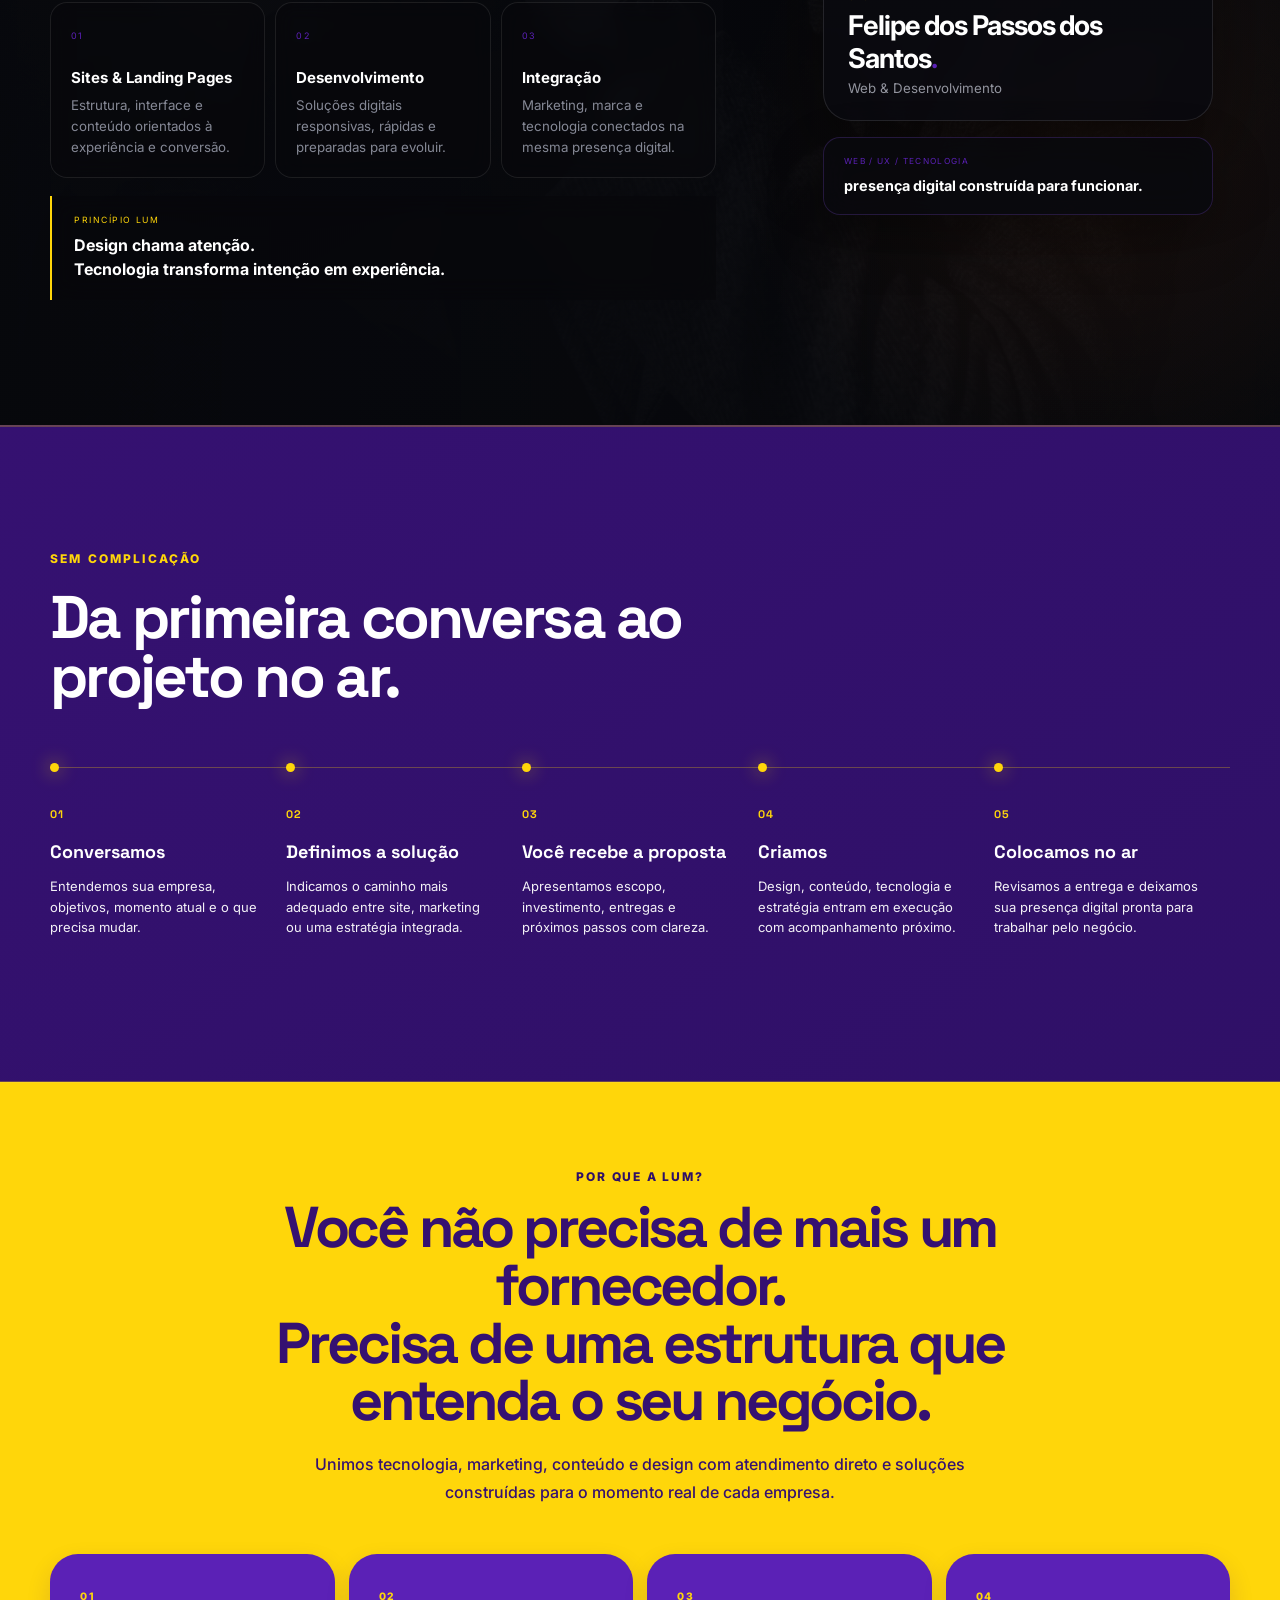
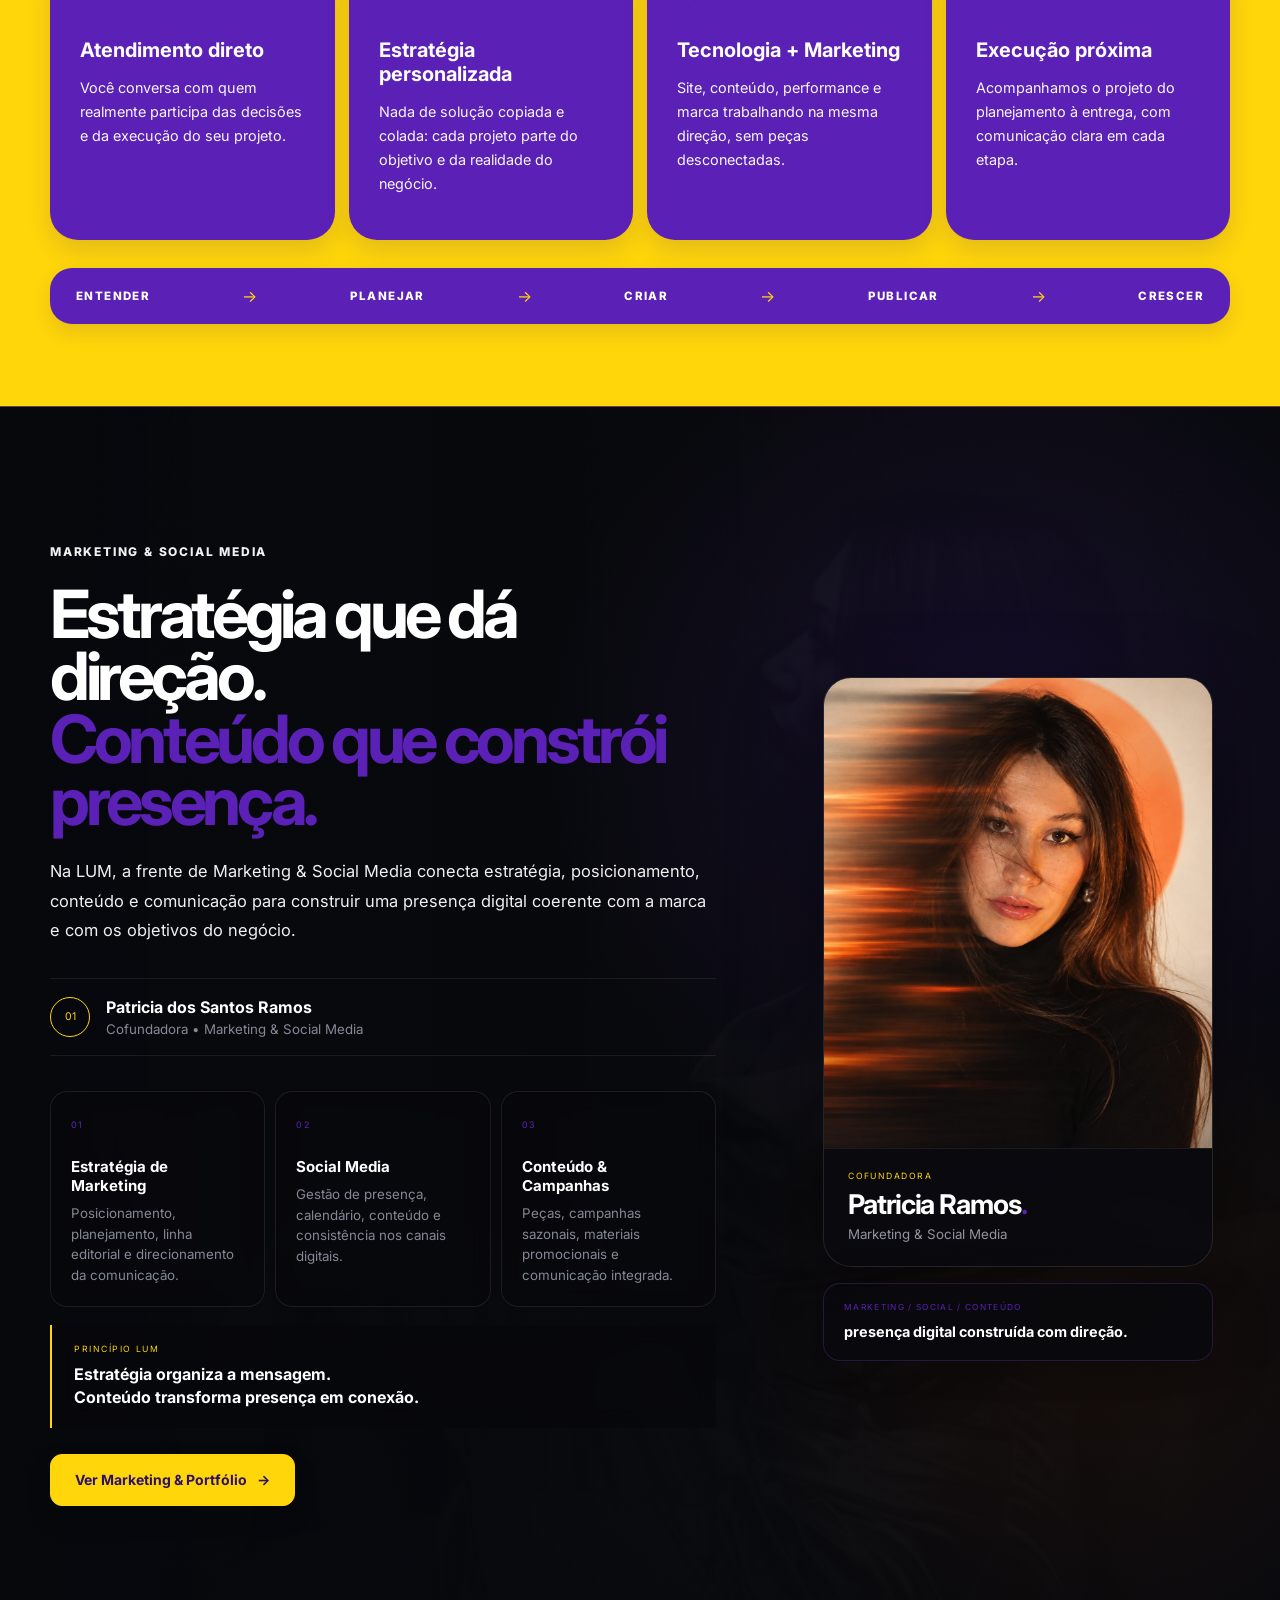
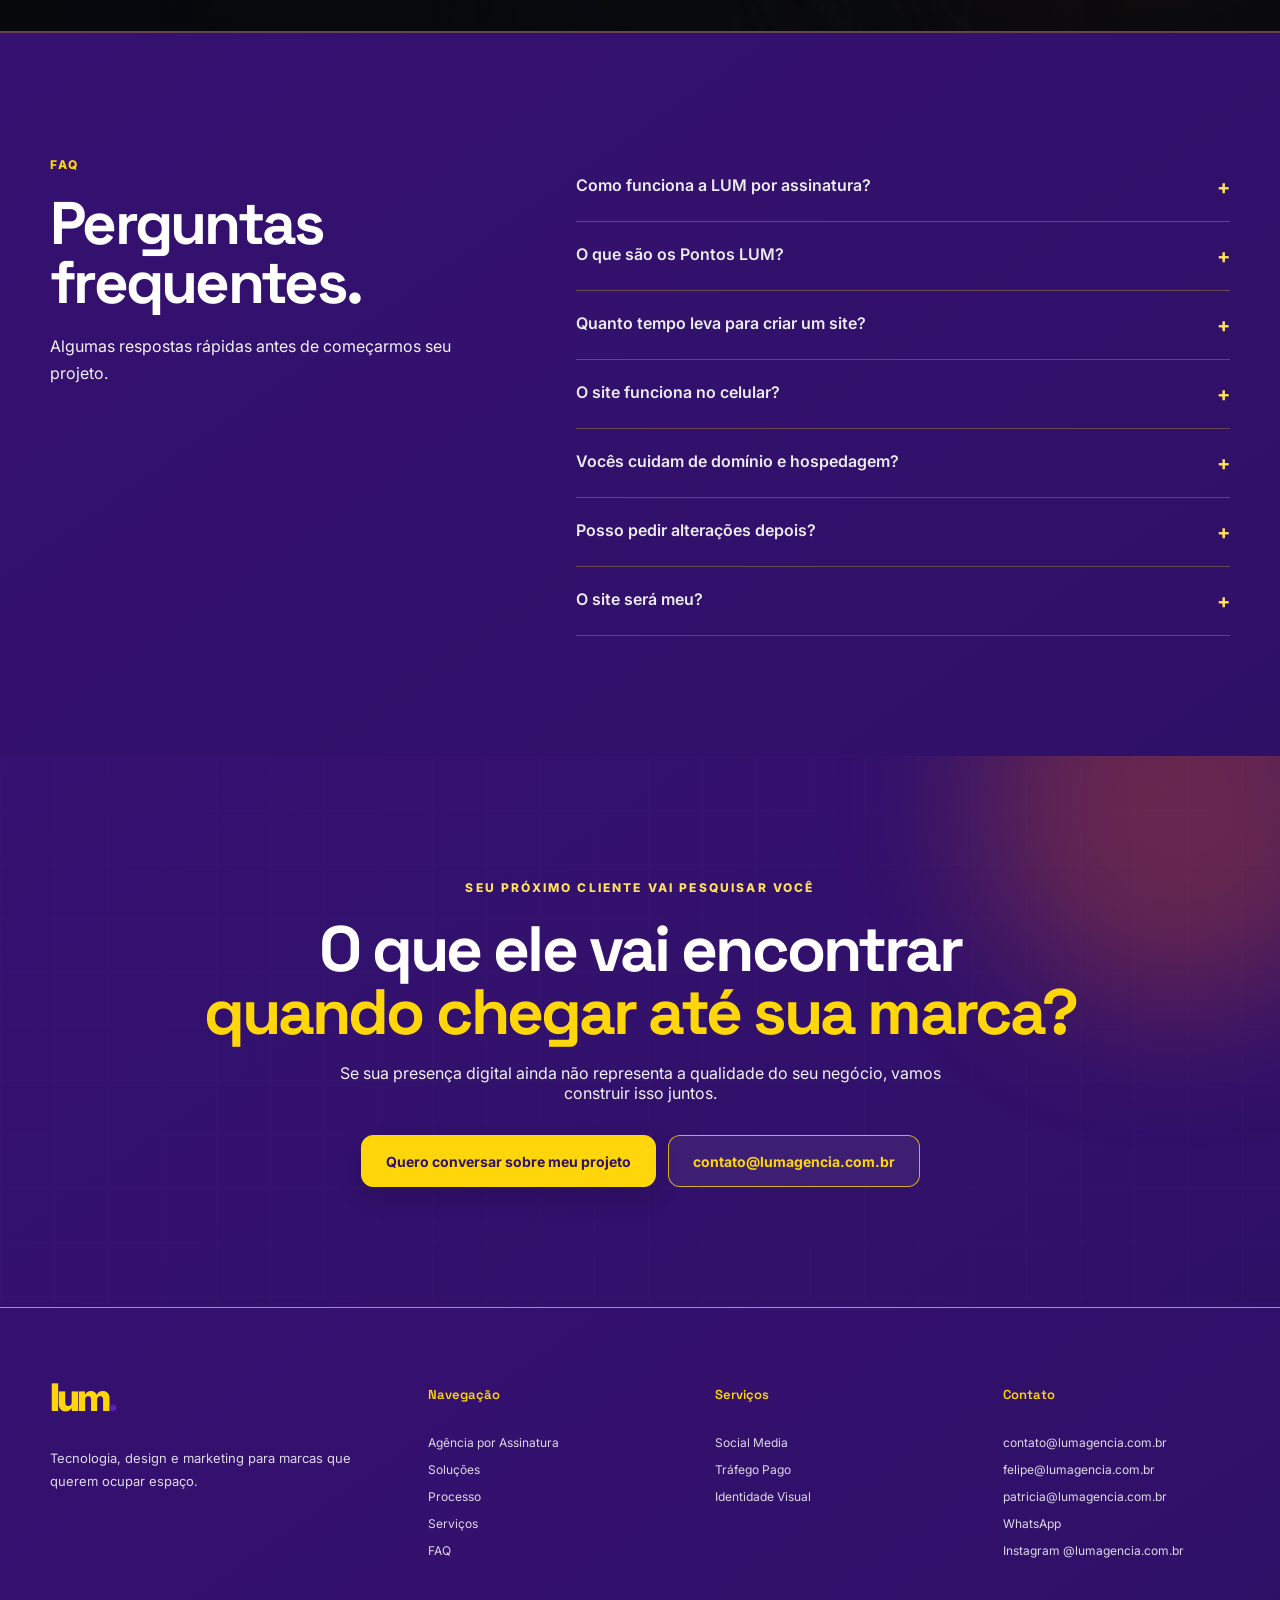
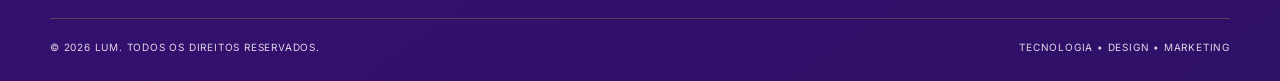
==== commit 1101e15e: "Add files via upload" ====
--- a/index.html
+++ b/index.html
@@ -53,7 +53,8 @@
 <small>TECNOLOGIA • MARKETING • CRIAÇÃO</small>
 </div>
 <div class="lum-centered-copy reveal delay-1">
-<h1>Acenda novas possibilidades com a LUM, <strong>sua agência digital por assinatura.</strong></h1>
+<h1>Uma agência <strong>por assinatura.</strong></h1>
+<p>Sua marca precisa ser <strong>impossível de ignorar.</strong></p>
 <div class="hero-actions lum-centered-actions">
 <a class="btn btn-primary btn-lg" href="https://wa.me/5551985308573?text=Ol%C3%A1%21%20Vim%20pelo%20site%20da%20LUM%20e%20gostaria%20de%20receber%20uma%20proposta%20para%20minha%20empresa." rel="noopener noreferrer" target="_blank">Quero receber uma proposta</a>
 <a class="btn btn-ghost btn-lg" href="#web-dev">Conhecer a LUM</a>
@@ -286,7 +287,7 @@
 </div>
 <div class="package-points-note reveal">
 <strong>Como funcionam os Pontos LUM?</strong>
-<p>Cada entrega utiliza pontos conforme sua complexidade. Antes da execução, você sabe quanto aquela solicitação consome. Se precisar de mais capacidade no ciclo, pode contratar Pontos LUM adicionais.</p>
+<p style="color:#FFFFFF !important; opacity:1 !important; visibility:visible !important;">Cada entrega utiliza pontos conforme sua complexidade. Antes da execução, você sabe quanto aquela solicitação consome. Se precisar de mais capacidade no ciclo, pode contratar Pontos LUM adicionais.</p>
 <a href="#pontos-lum">Entender os Pontos LUM →</a>
 </div>
 </div>
--- a/css/style.css
+++ b/css/style.css
@@ -2831,3 +2831,38 @@
     width:min(100%,430px) !important;
   }
 }
+\n\n/* Ajustes LUM — pack 10/09/2026 v2 */
+/* Planos: contraste definitivo do texto central do card Pontos LUM */
+.subscription-plans-section .package-points-note p,
+.package-points-note > p{
+  color:#FFFFFF !important;
+  opacity:1 !important;
+  visibility:visible !important;
+  text-shadow:0 1px 1px rgba(0,0,0,.08);
+}
+
+/* Hero: nova mensagem e proporção da primeira tela */
+.lum-centered-copy h1{
+  max-width:1050px !important;
+}
+
+@media(max-width:620px){
+  .lum-centered-hero{
+    min-height:100svh !important;
+    box-sizing:border-box;
+    padding-top:118px !important;
+    padding-bottom:64px !important;
+  }
+  .lum-centered-copy h1{
+    font-size:clamp(2.65rem,11.2vw,3.35rem) !important;
+    line-height:.94 !important;
+  }
+  .lum-centered-copy h1 strong{
+    display:block;
+    margin-top:7px;
+  }
+  .lum-scroll-cue{
+    margin-top:auto !important;
+    padding-top:54px;
+  }
+}
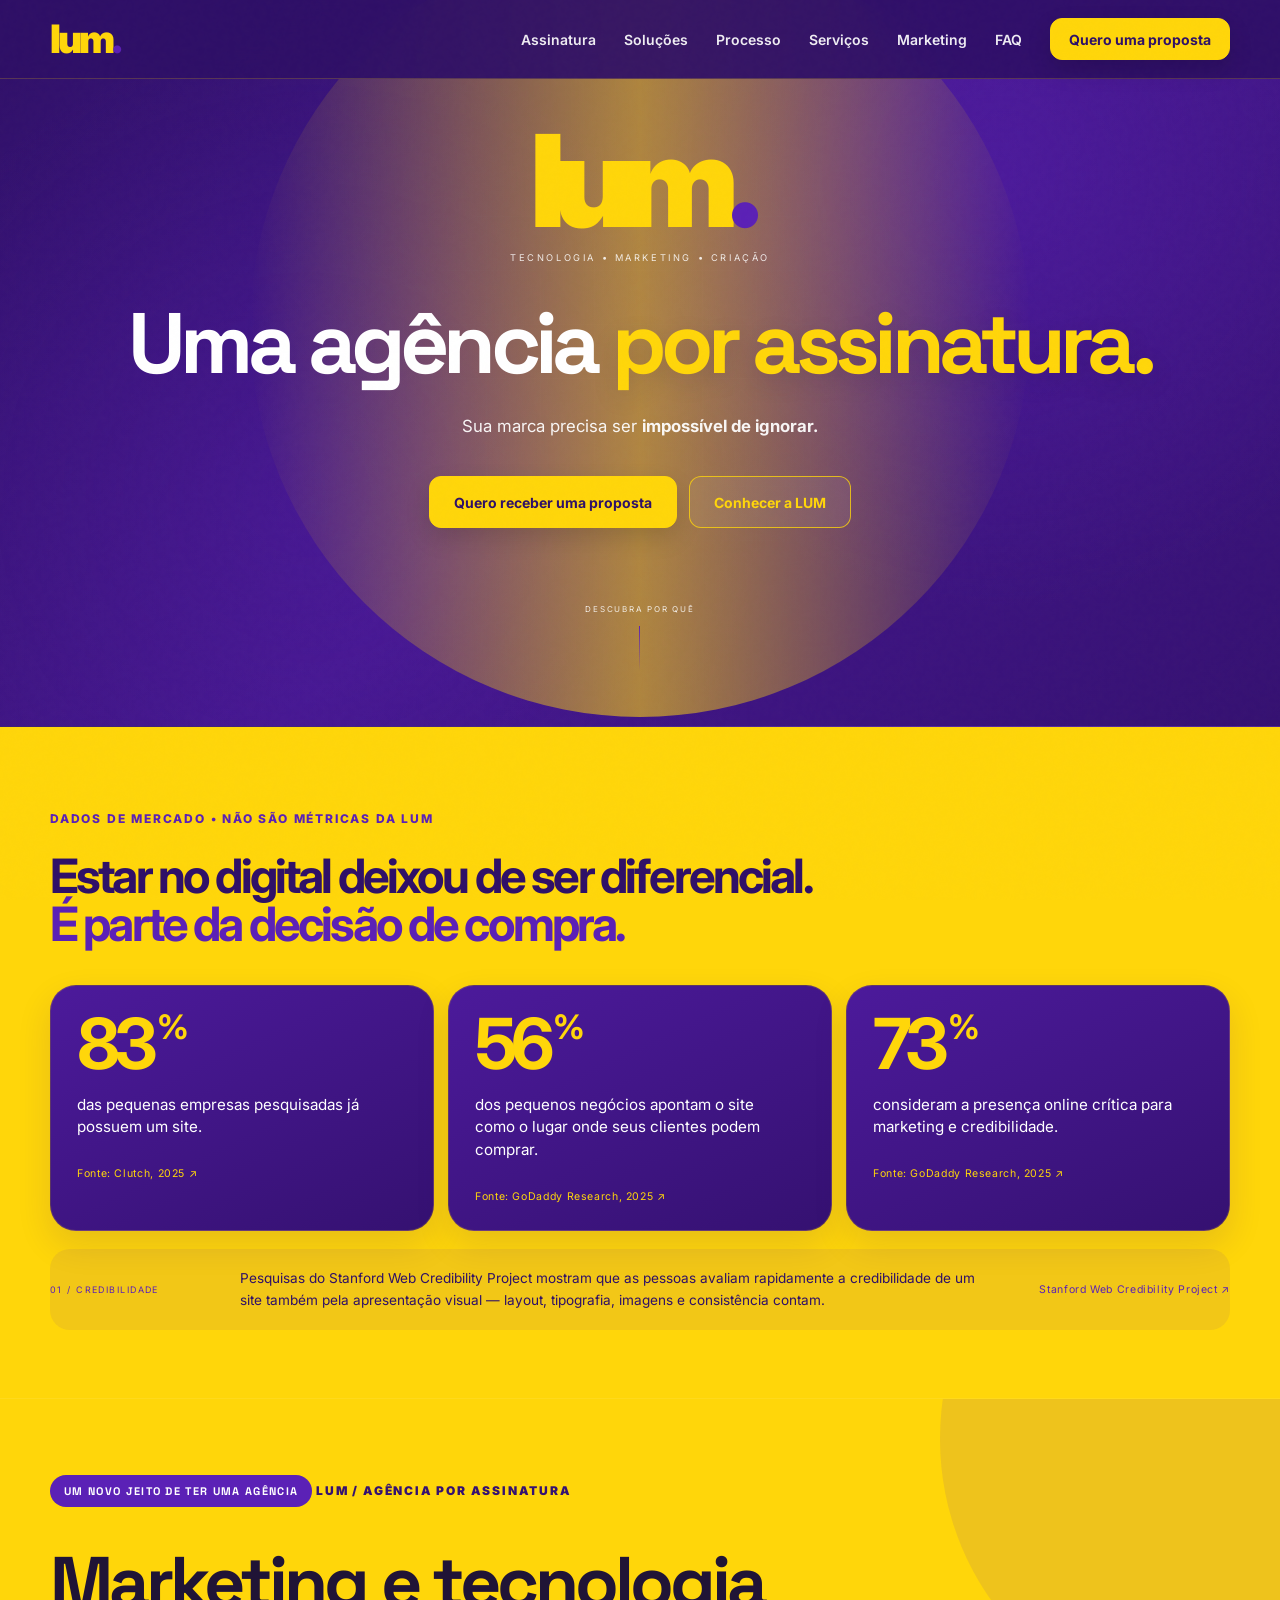
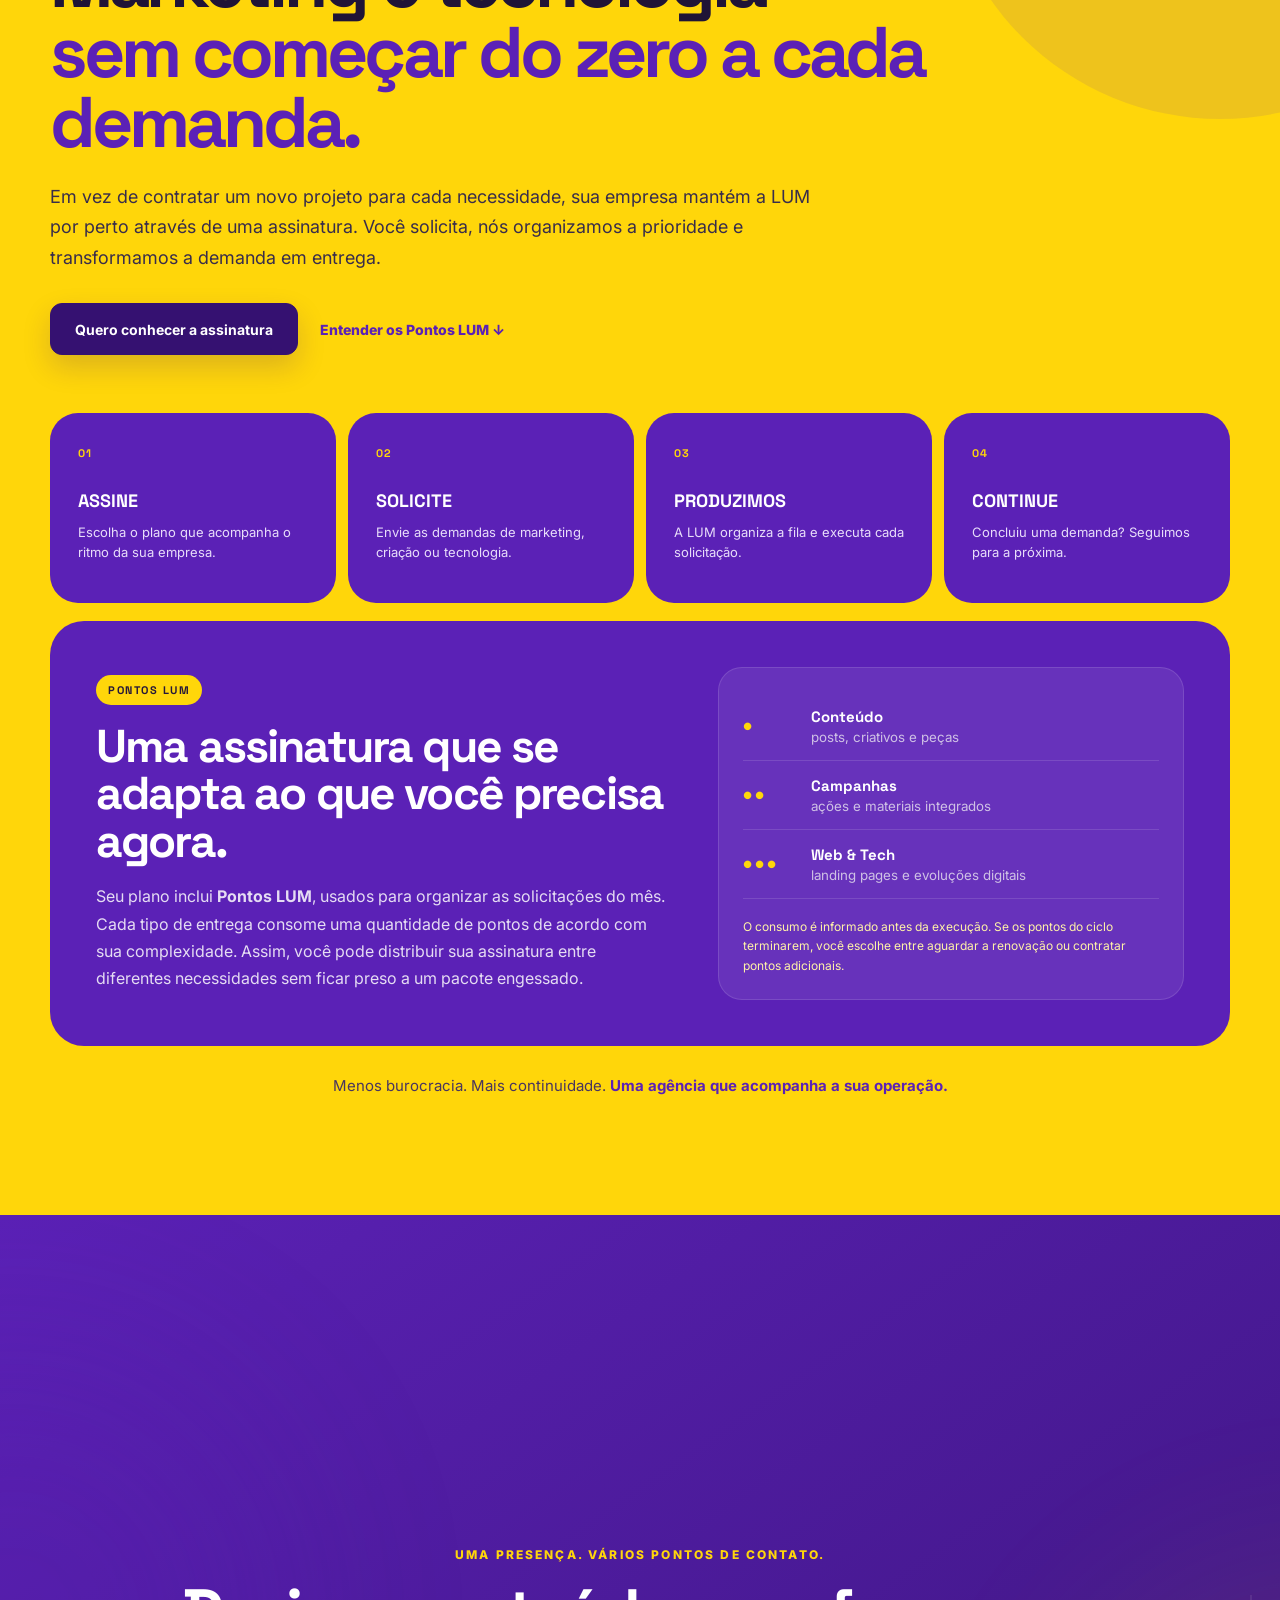
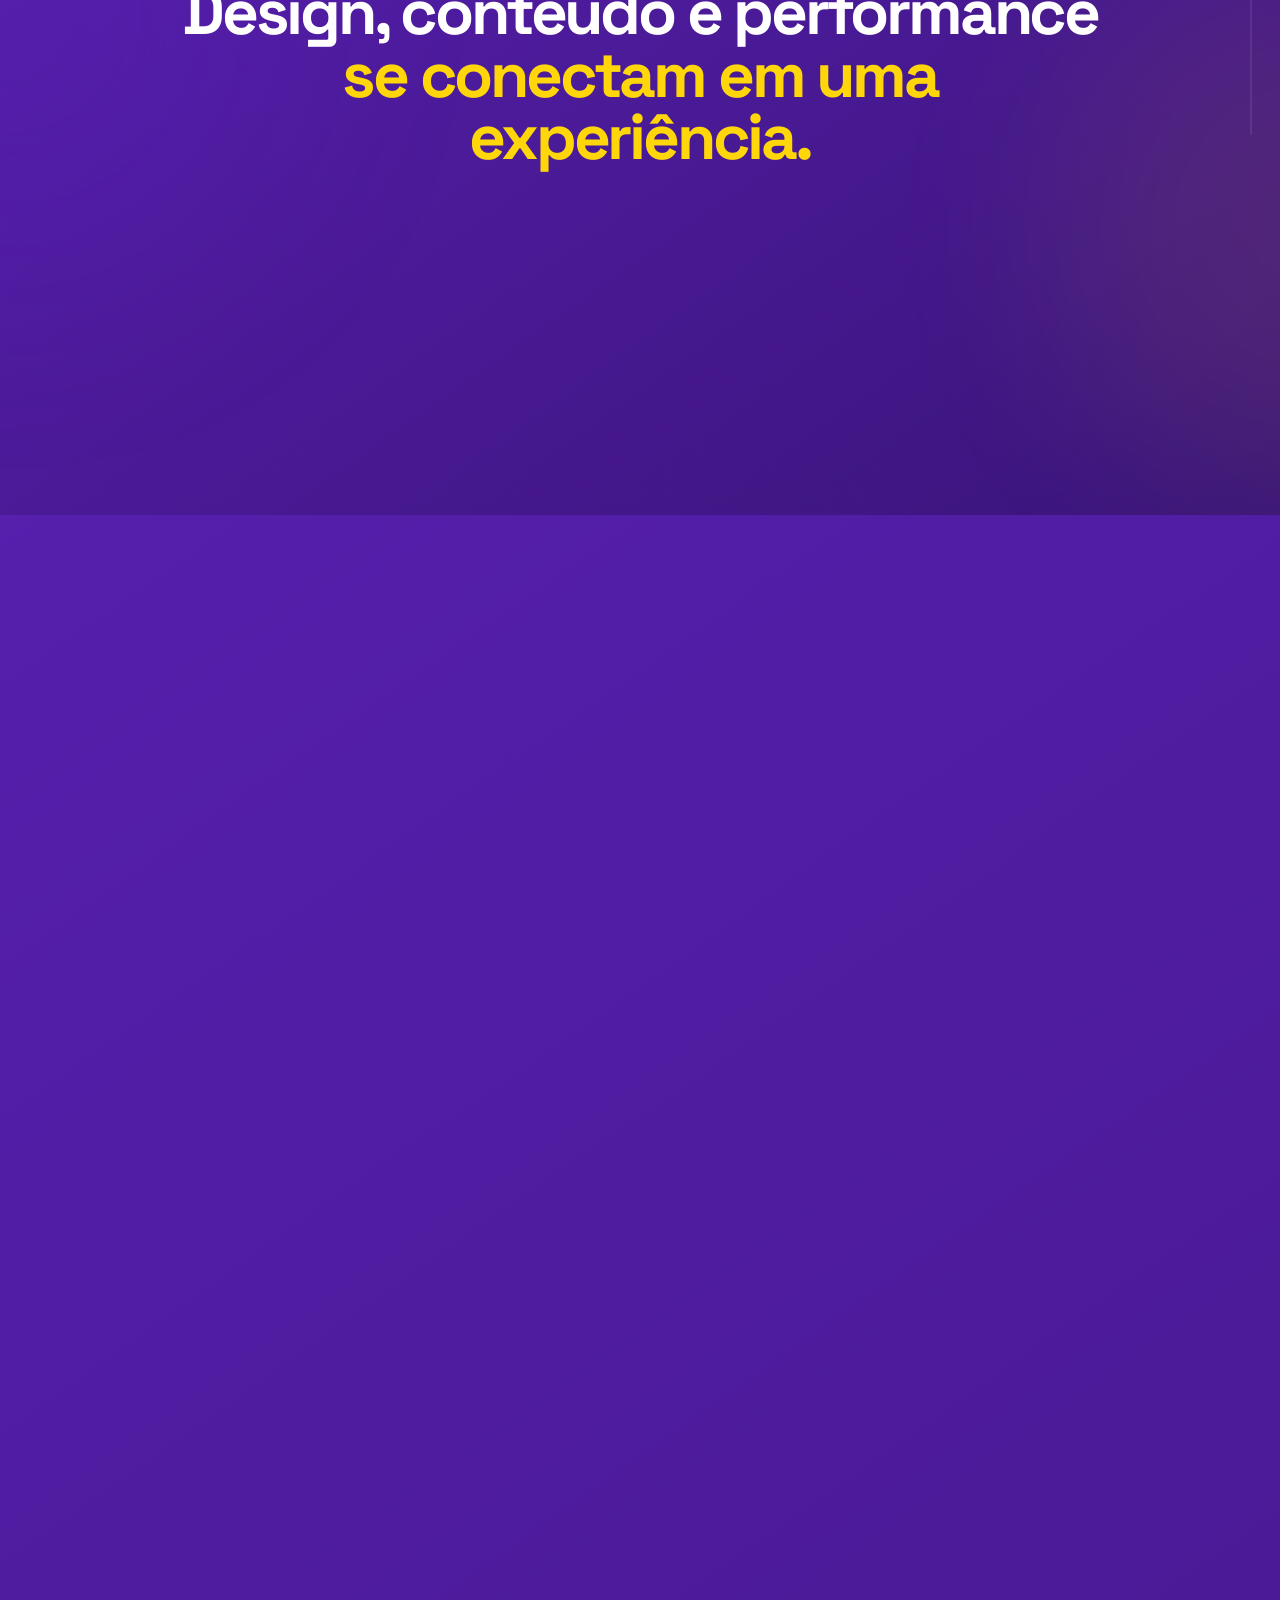
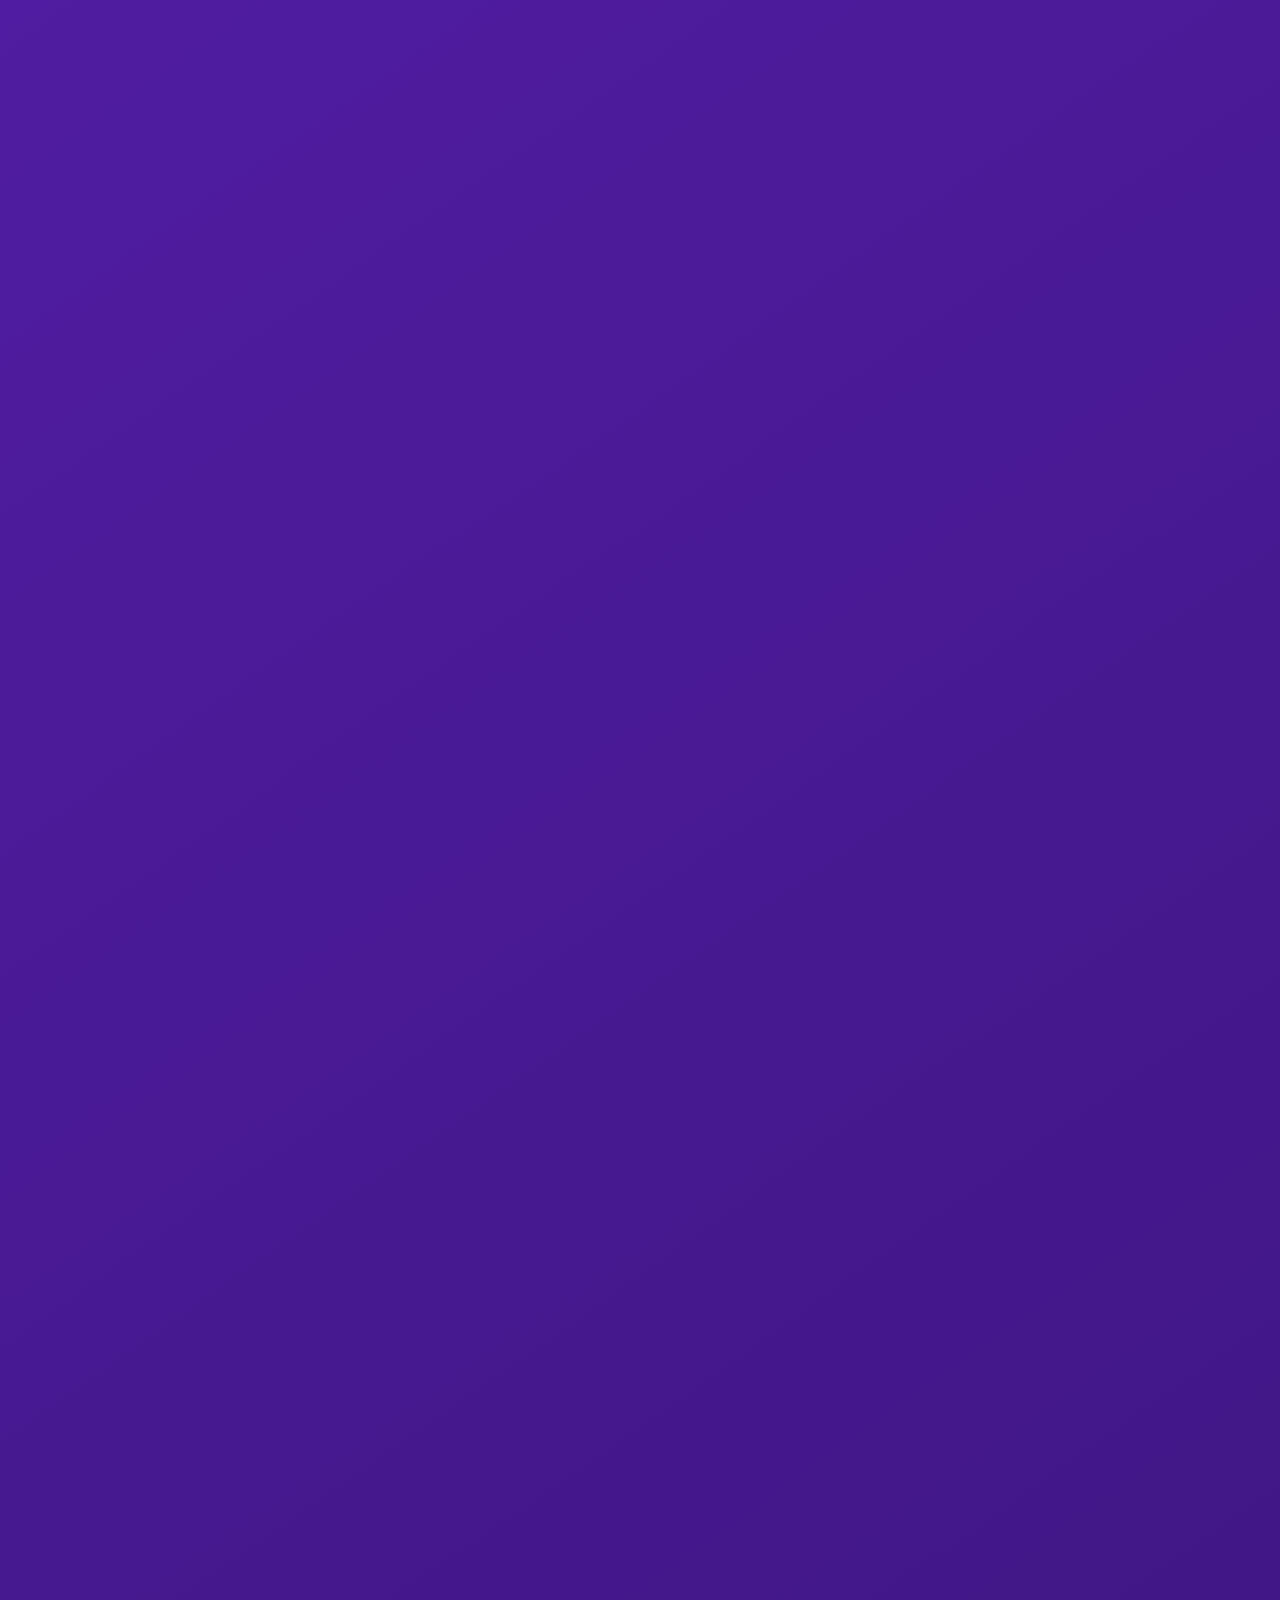
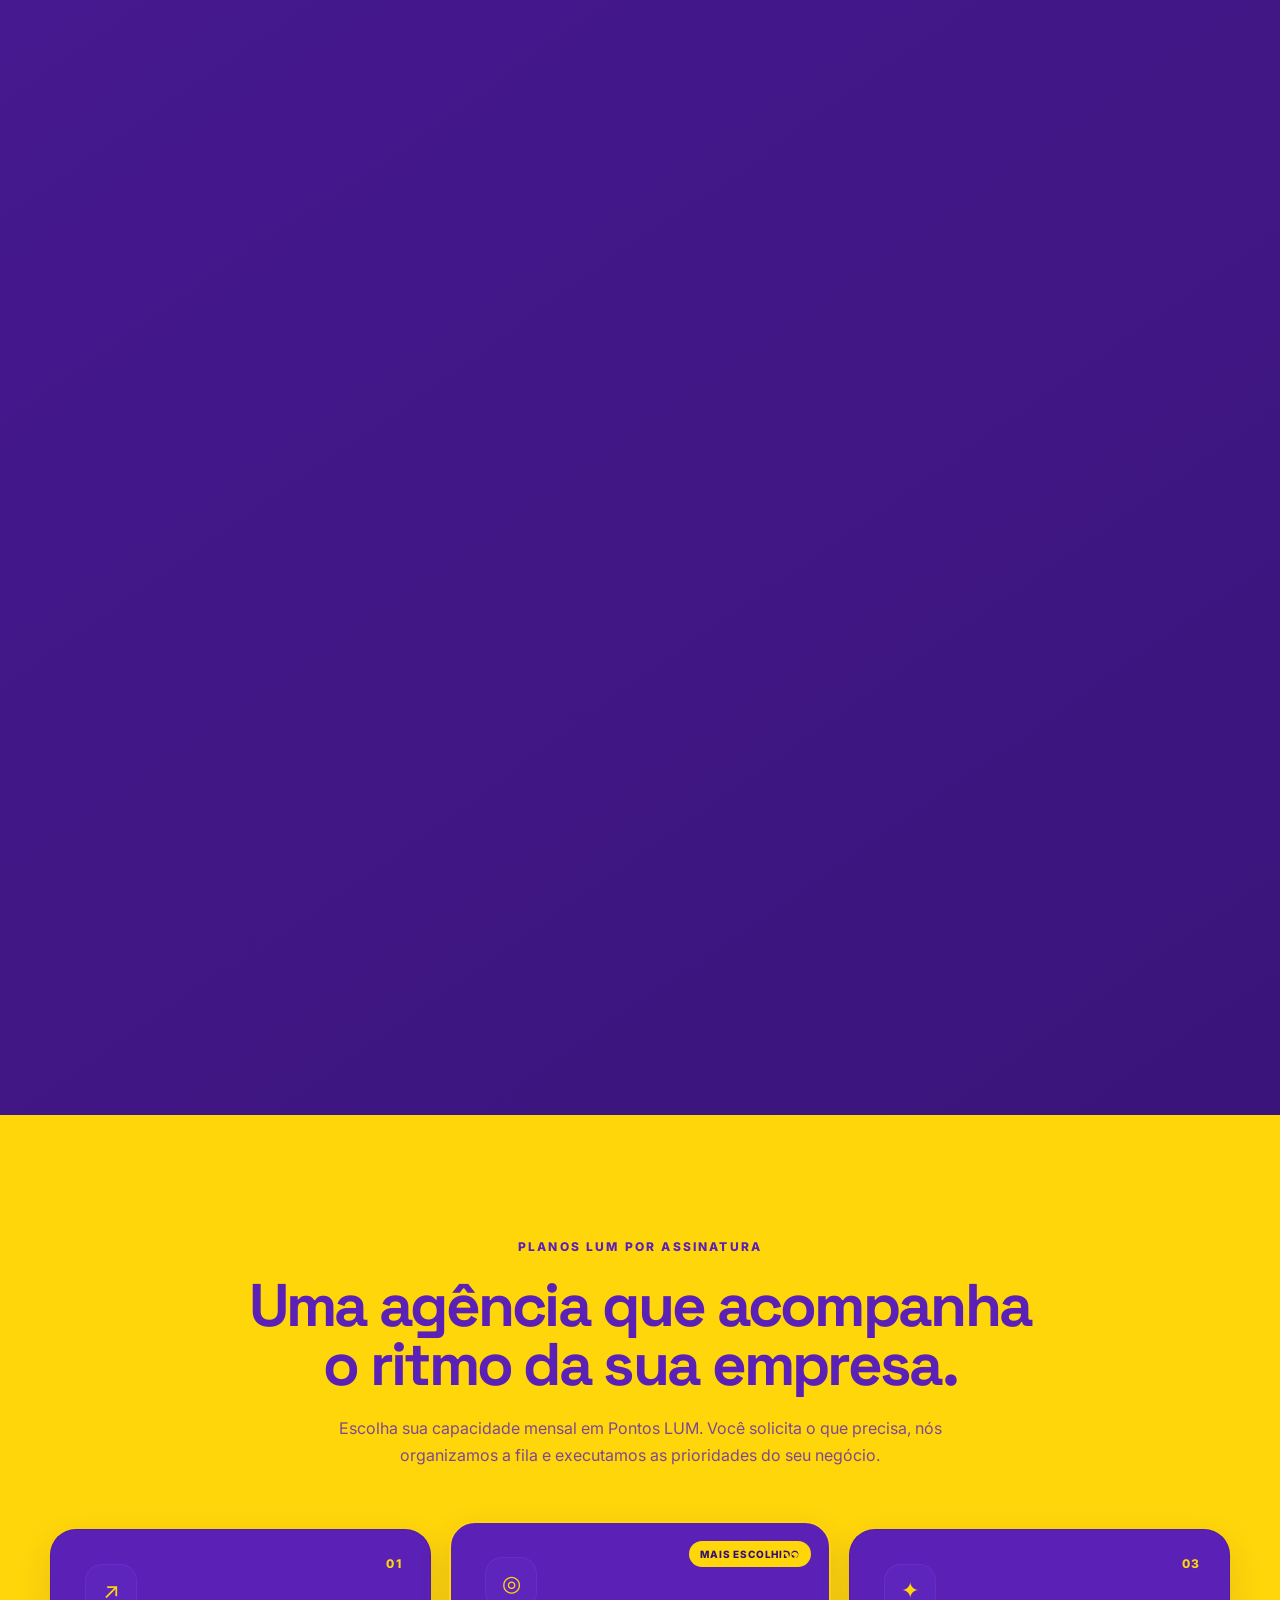
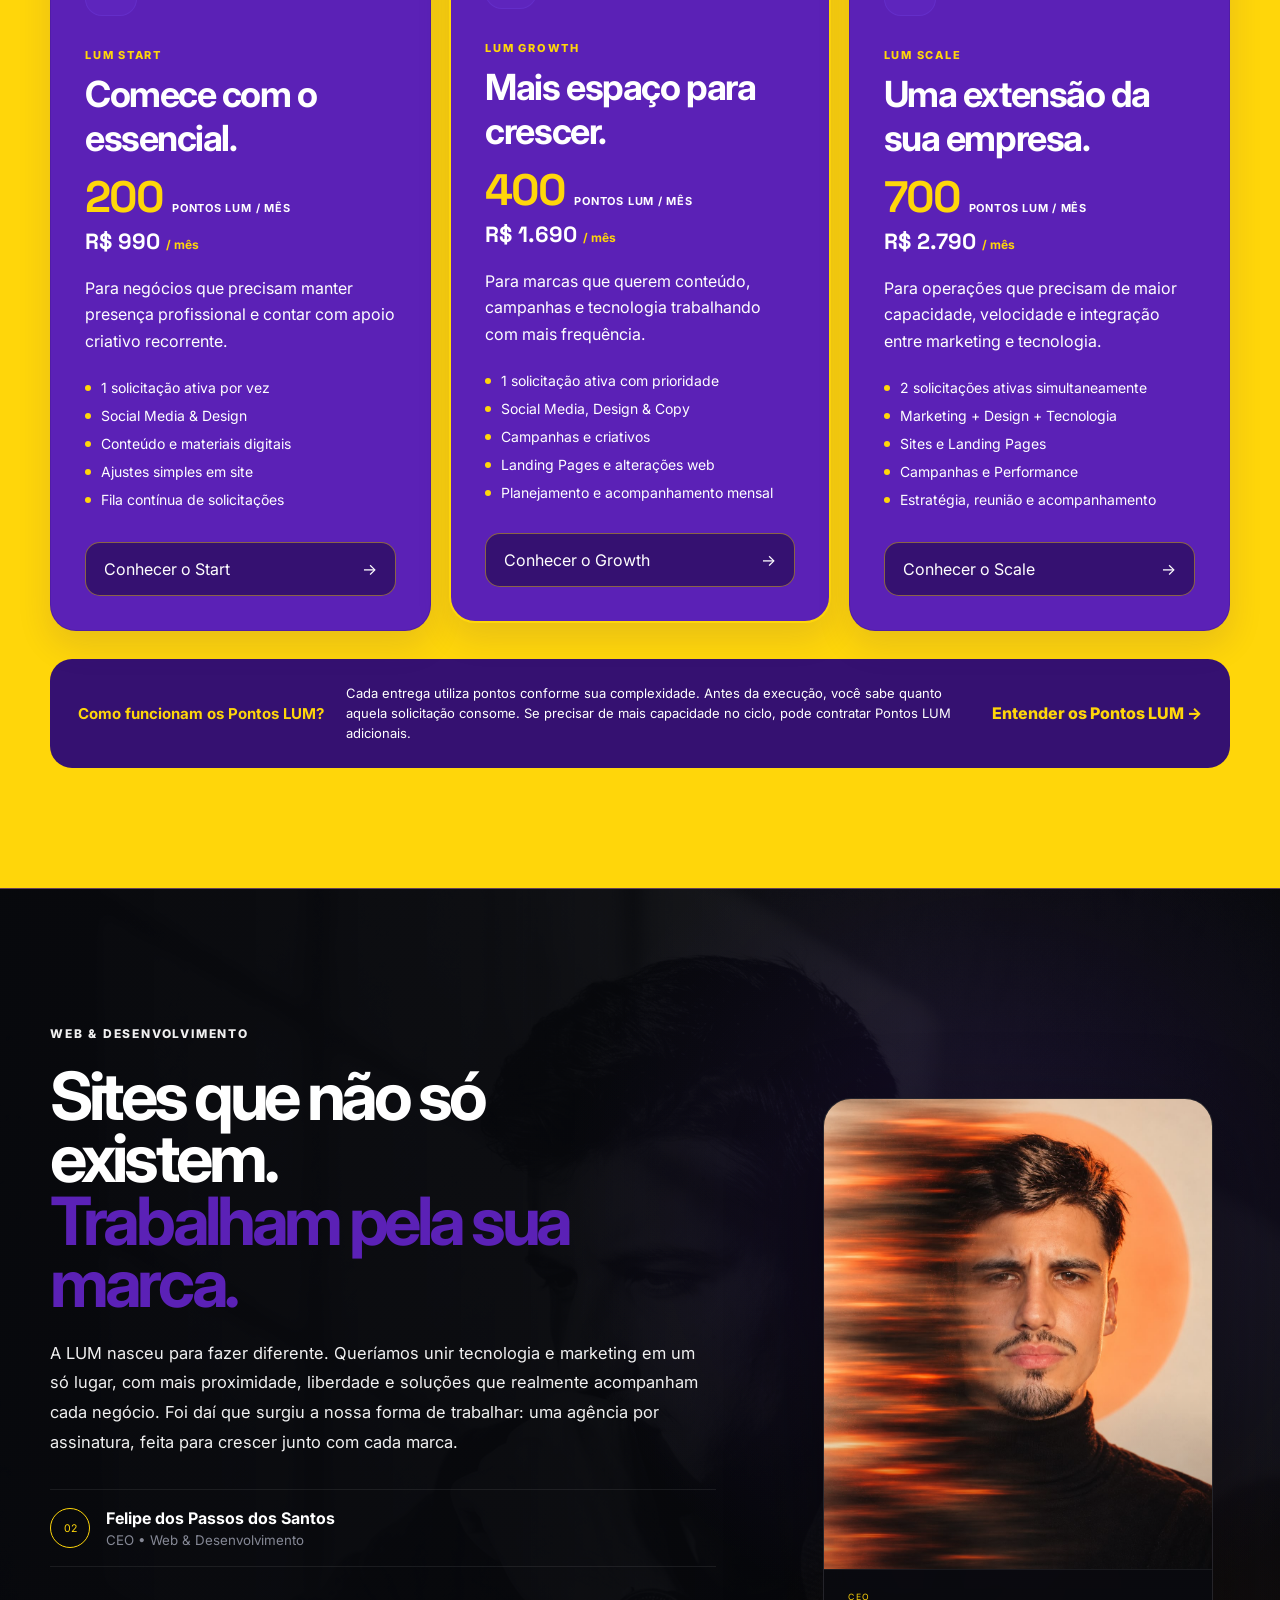
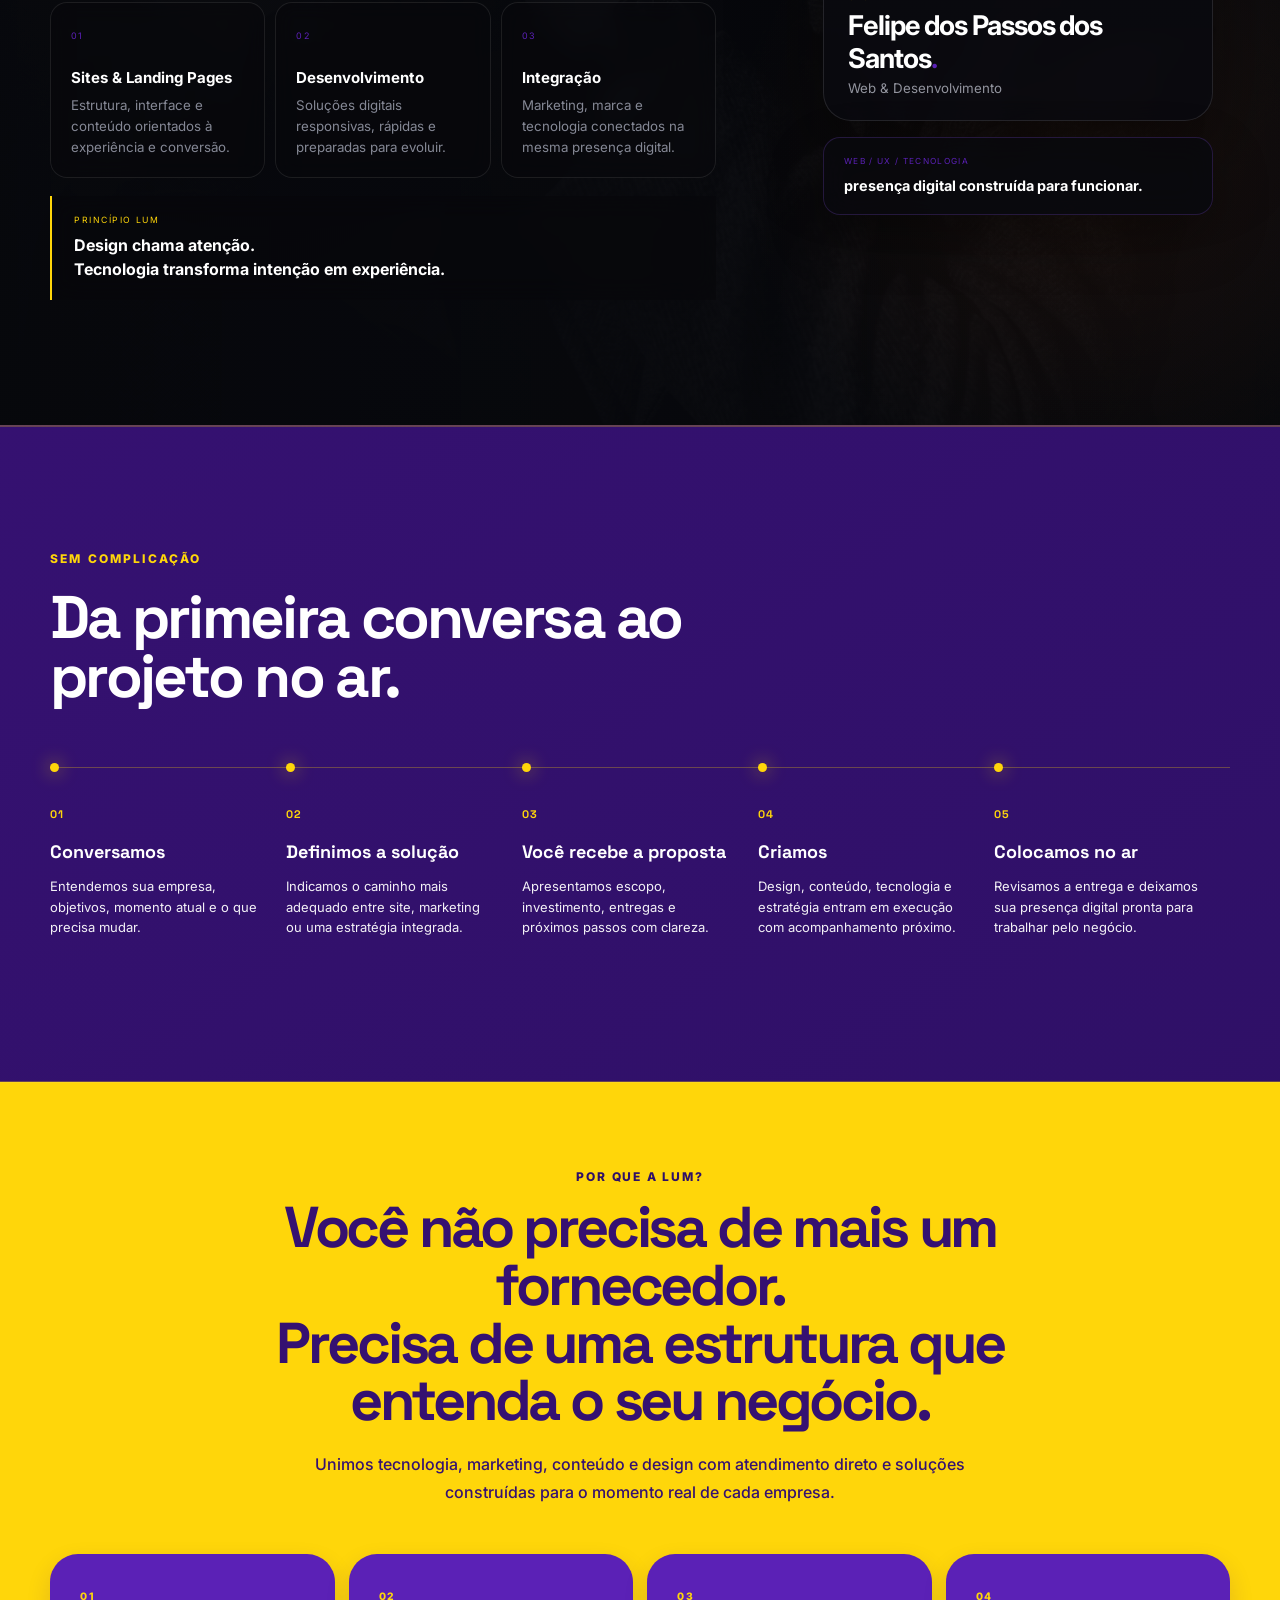
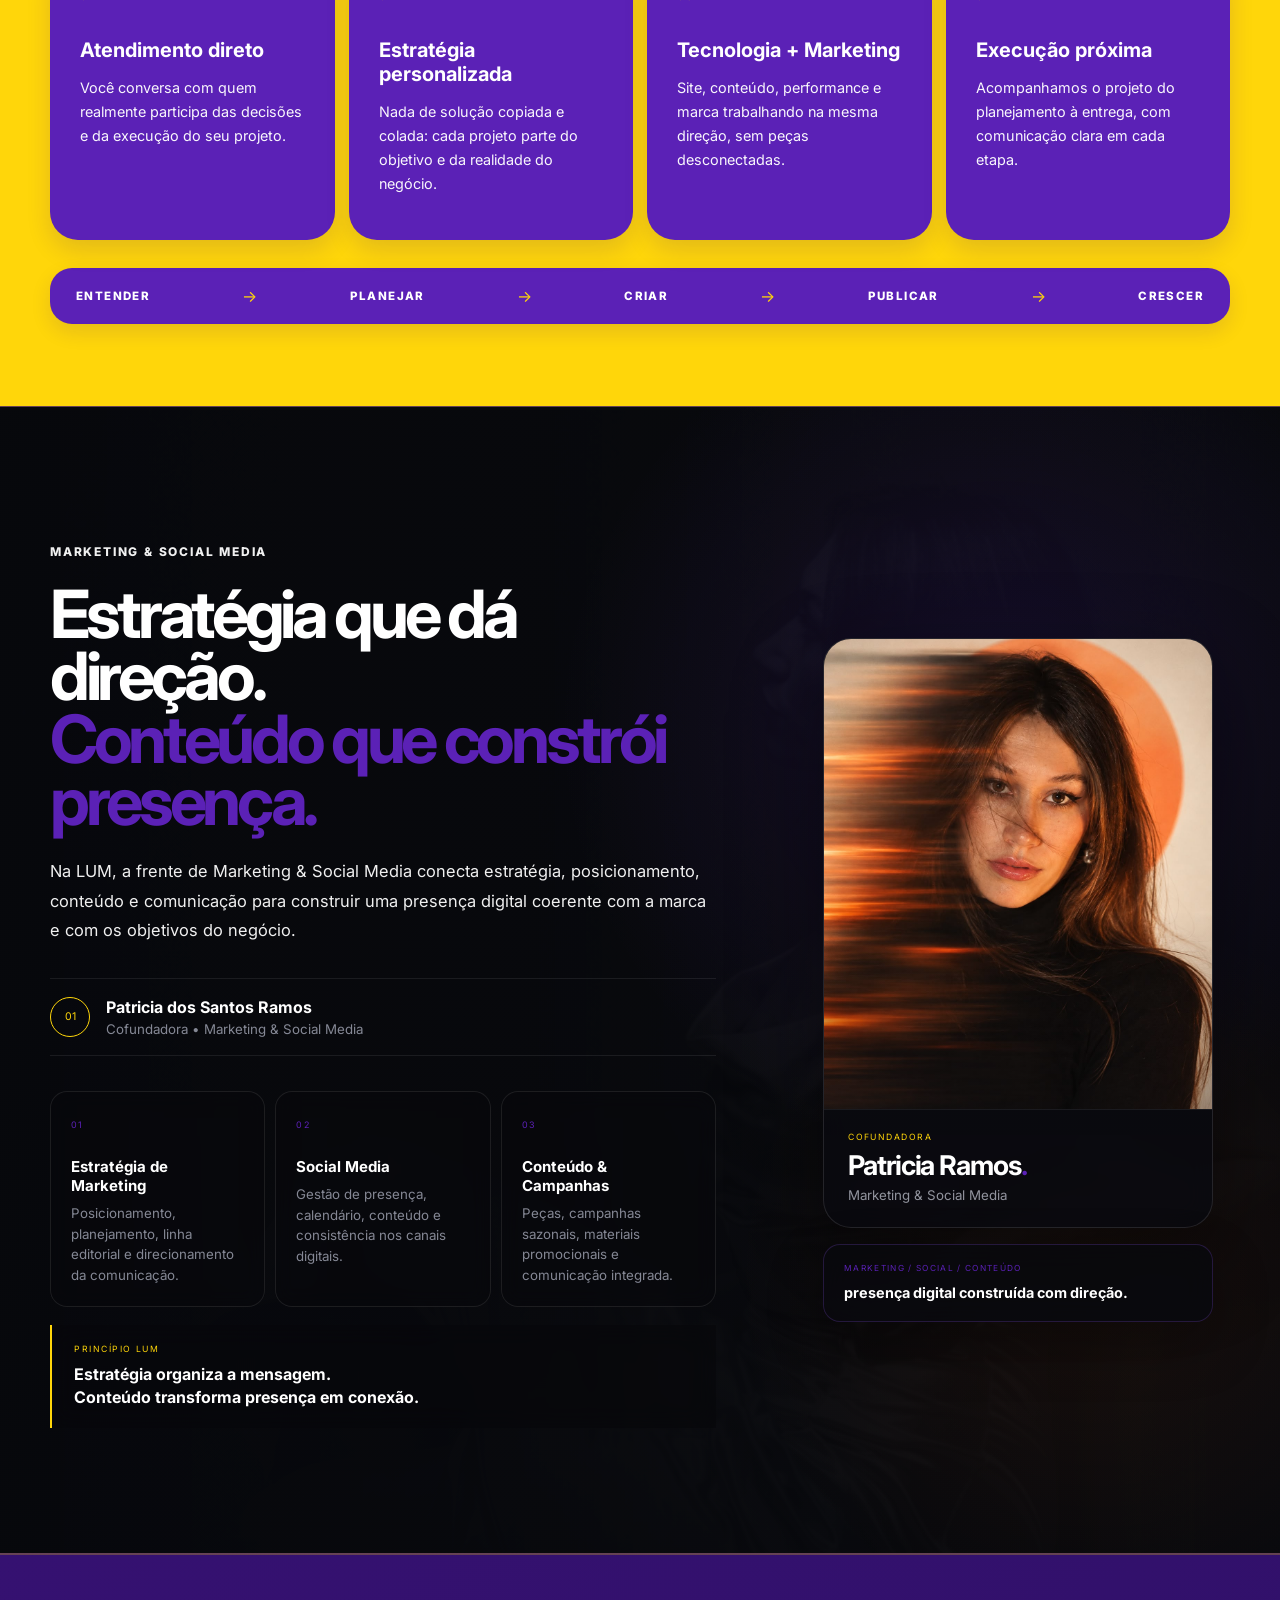
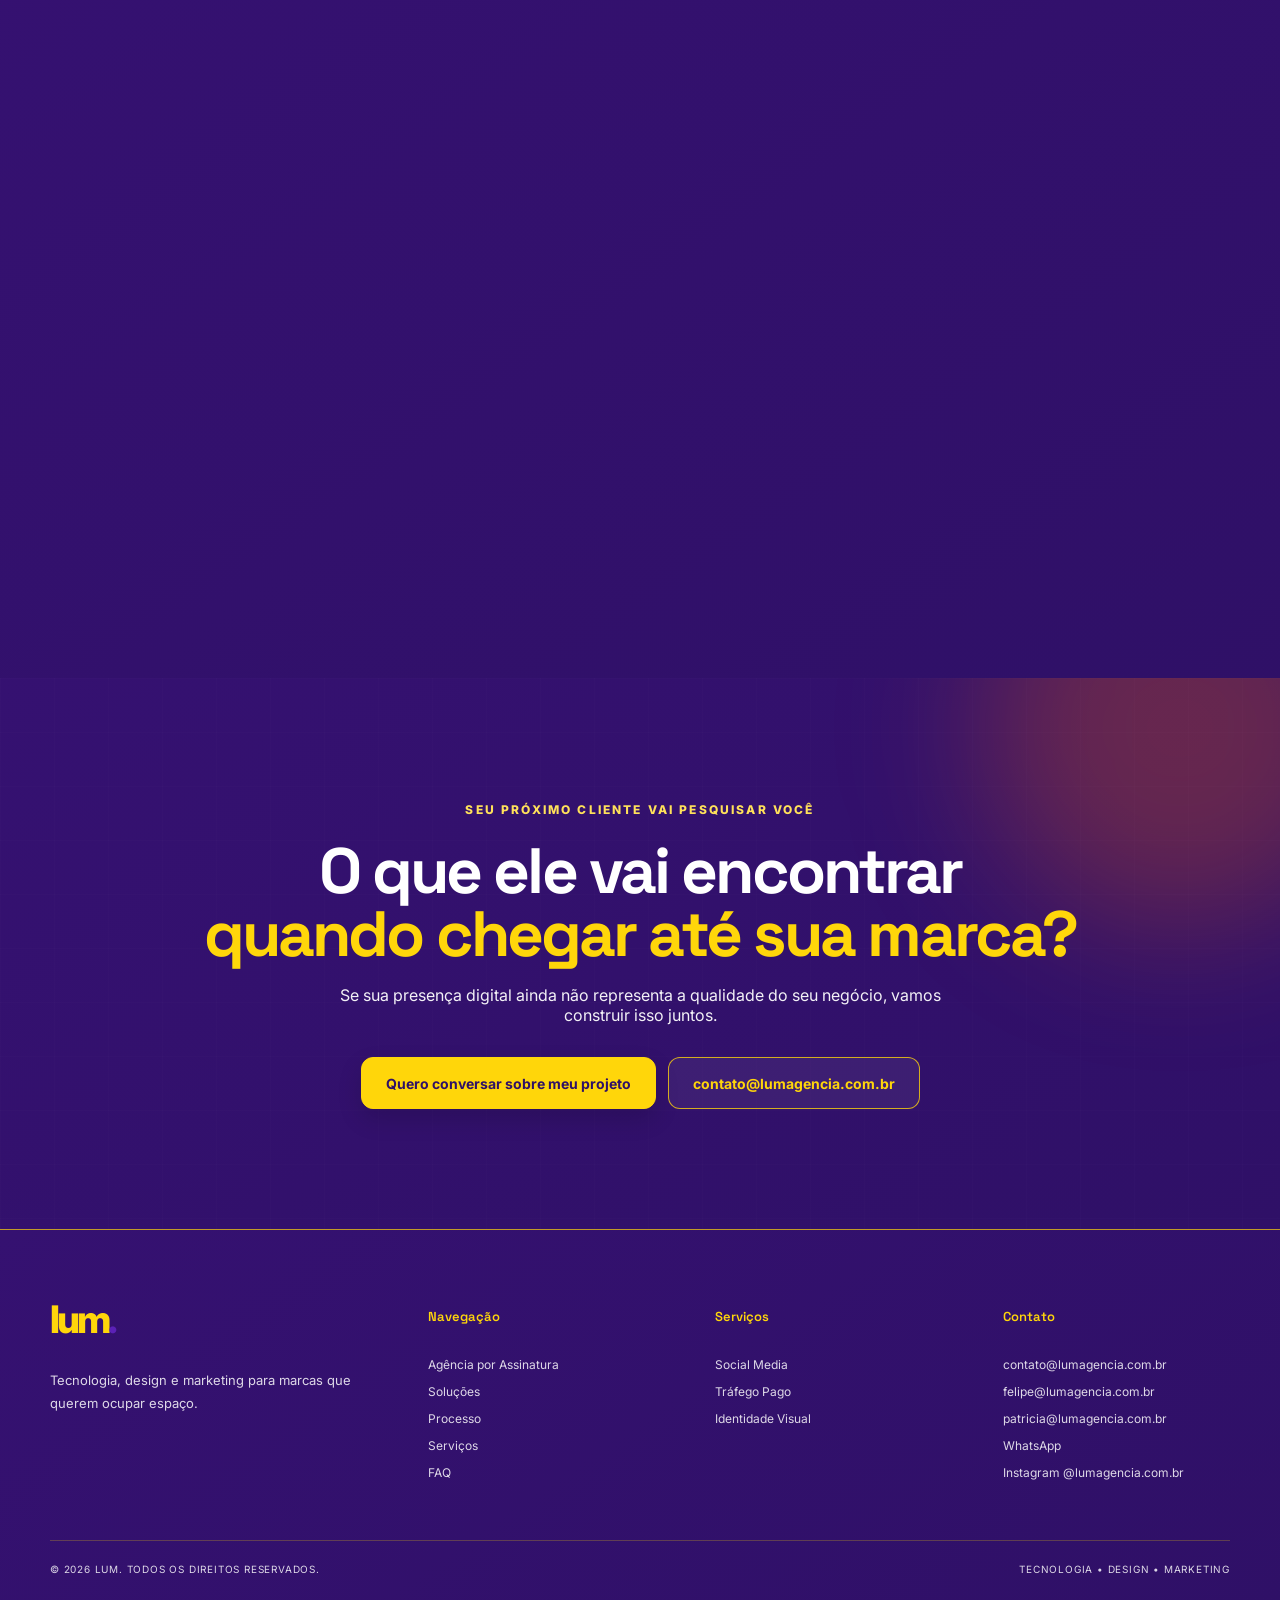
==== commit 6e54cd81: "Add files via upload" ====
--- a/index.html
+++ b/index.html
@@ -26,7 +26,7 @@
 <a href="#sites">Soluções</a>
 <a href="#processo">Processo</a>
 <a href="#agencia360">Serviços</a>
-<a href="marketing.html">Marketing</a>
+<a href="#marketing-lum">Marketing</a>
 <a href="#faq">FAQ</a>
 </nav>
 <a class="btn btn-small btn-primary desktop-cta" href="https://wa.me/5551985308573?text=Ol%C3%A1%21%20Vim%20pelo%20site%20da%20LUM%20e%20gostaria%20de%20conversar%20sobre%20um%20projeto." rel="noopener noreferrer" target="_blank">Quero uma proposta</a>
@@ -426,9 +426,7 @@
           Conteúdo transforma presença em conexão.
         </strong>
 </div>
-<a class="btn btn-primary patricia-portfolio-cta" href="marketing.html">
-        Ver Marketing &amp; Portfólio <span>→</span>
-</a>
+
 </div>
 <div class="founder-dev-profile reveal delay-1">
 <div class="dev-profile-card">
@@ -491,7 +489,7 @@
 <p>Tecnologia, design e marketing para marcas que querem ocupar espaço.</p>
 </div>
 <div><h4>Navegação</h4><a href="#assinatura">Agência por Assinatura</a><a href="#sites">Soluções</a><a href="#processo">Processo</a><a href="#agencia360">Serviços</a><a href="#faq">FAQ</a></div>
-<div><h4>Serviços</h4><a href="marketing.html#servicos-marketing">Social Media</a><a href="marketing.html#servicos-marketing">Tráfego Pago</a><a href="marketing.html#servicos-marketing">Identidade Visual</a></div>
+<div><h4>Serviços</h4><a href="#marketing-lum">Social Media</a><a href="#marketing-lum">Tráfego Pago</a><a href="#marketing-lum">Identidade Visual</a></div>
 <div><h4>Contato</h4><a href="mailto:contato@lumagencia.com.br">contato@lumagencia.com.br</a><a href="mailto:felipe@lumagencia.com.br">felipe@lumagencia.com.br</a><a href="mailto:patricia@lumagencia.com.br">patricia@lumagencia.com.br</a><a href="https://wa.me/5551985308573" rel="noopener noreferrer" target="_blank">WhatsApp</a><a href="https://www.instagram.com/lumagencia.com.br/" rel="noopener noreferrer" target="_blank">Instagram @lumagencia.com.br</a></div>
 </div>
 <div class="container footer-bottom"><span>© 2026 LUM. Todos os direitos reservados.</span><span>Tecnologia • Design • Marketing</span></div>
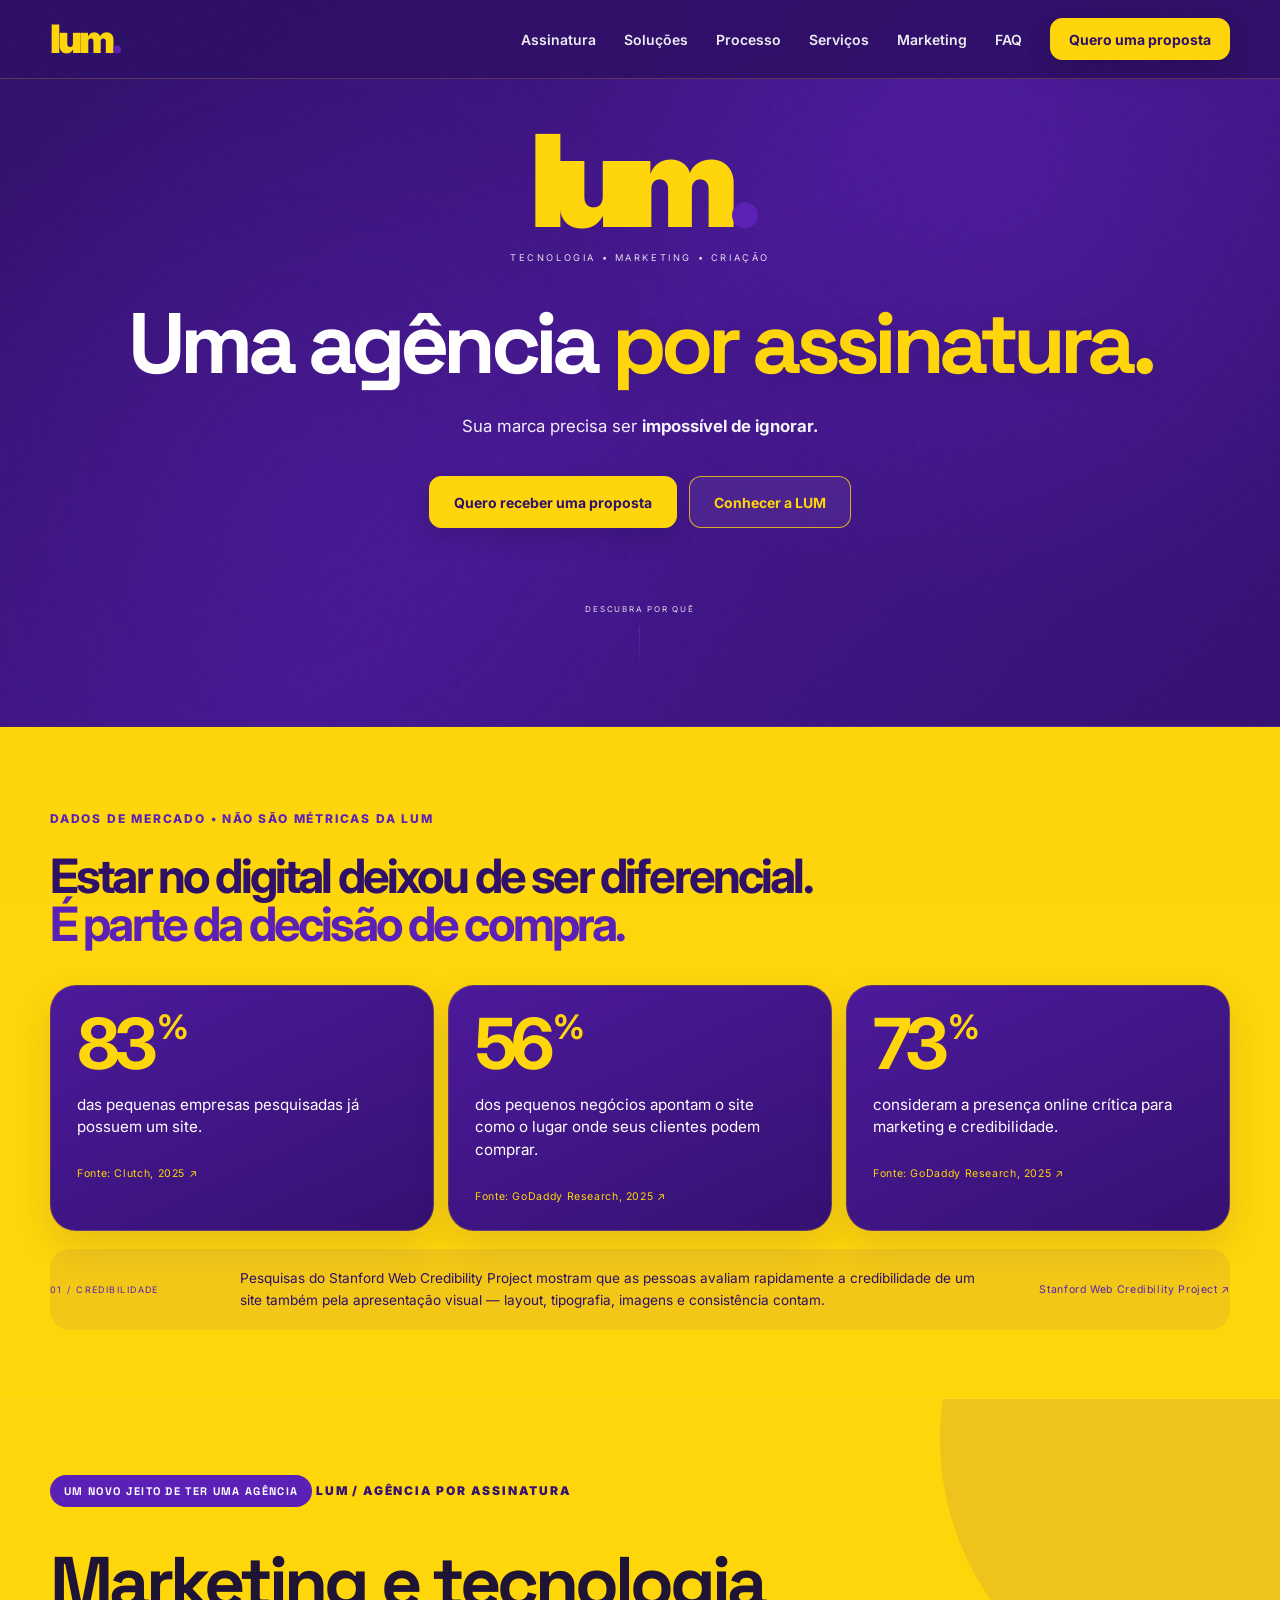
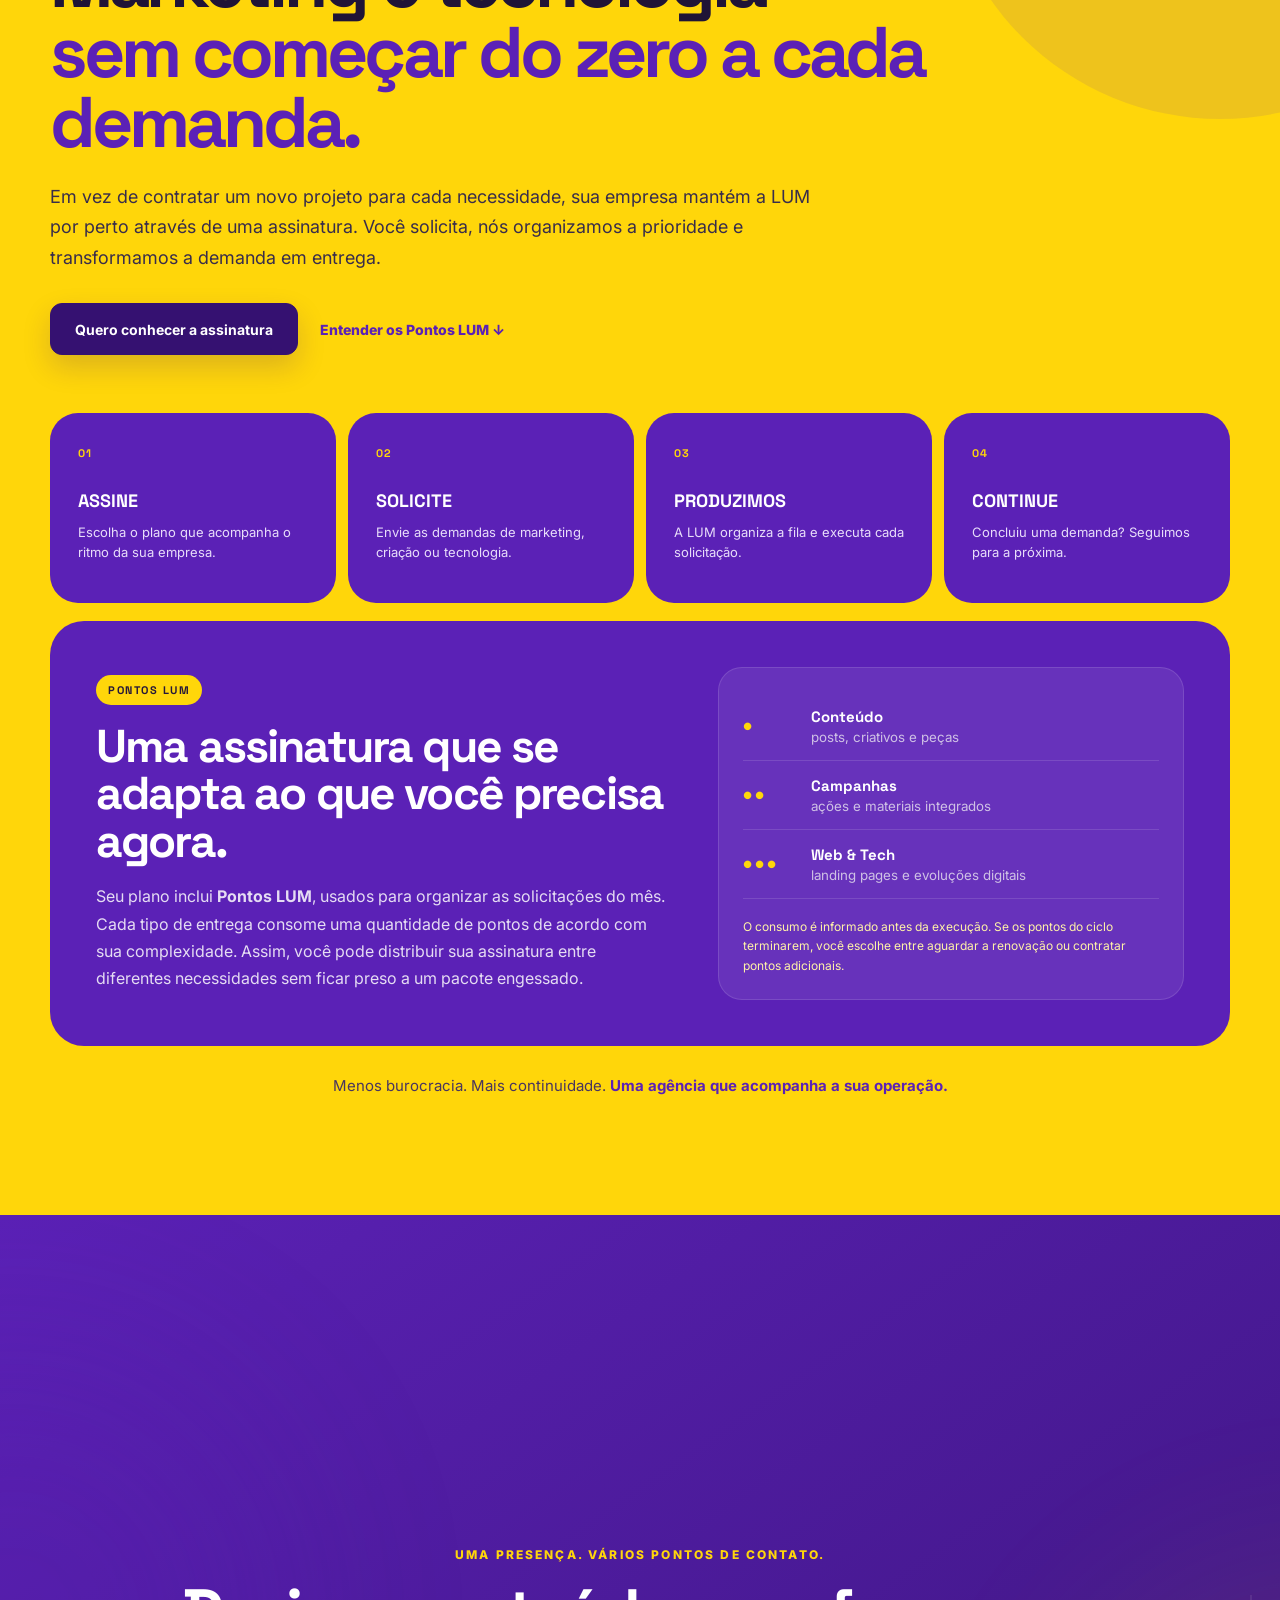
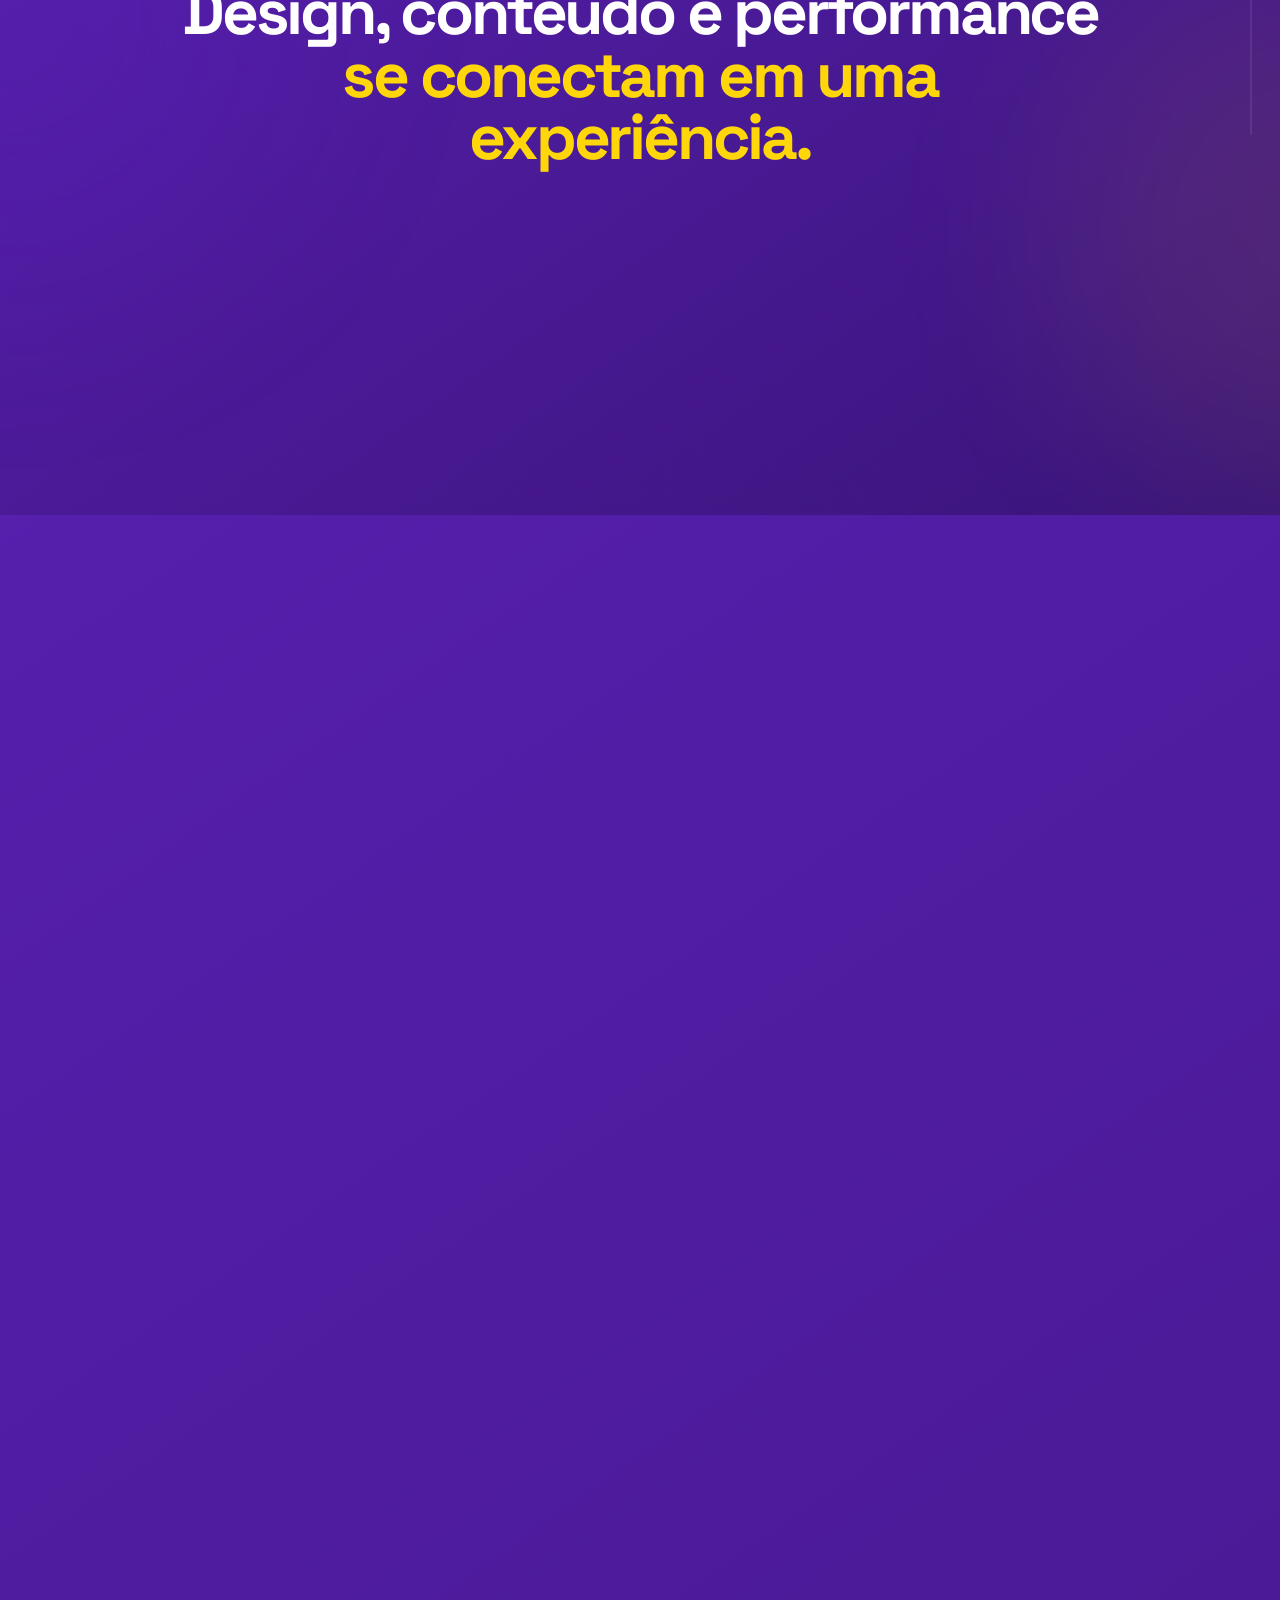
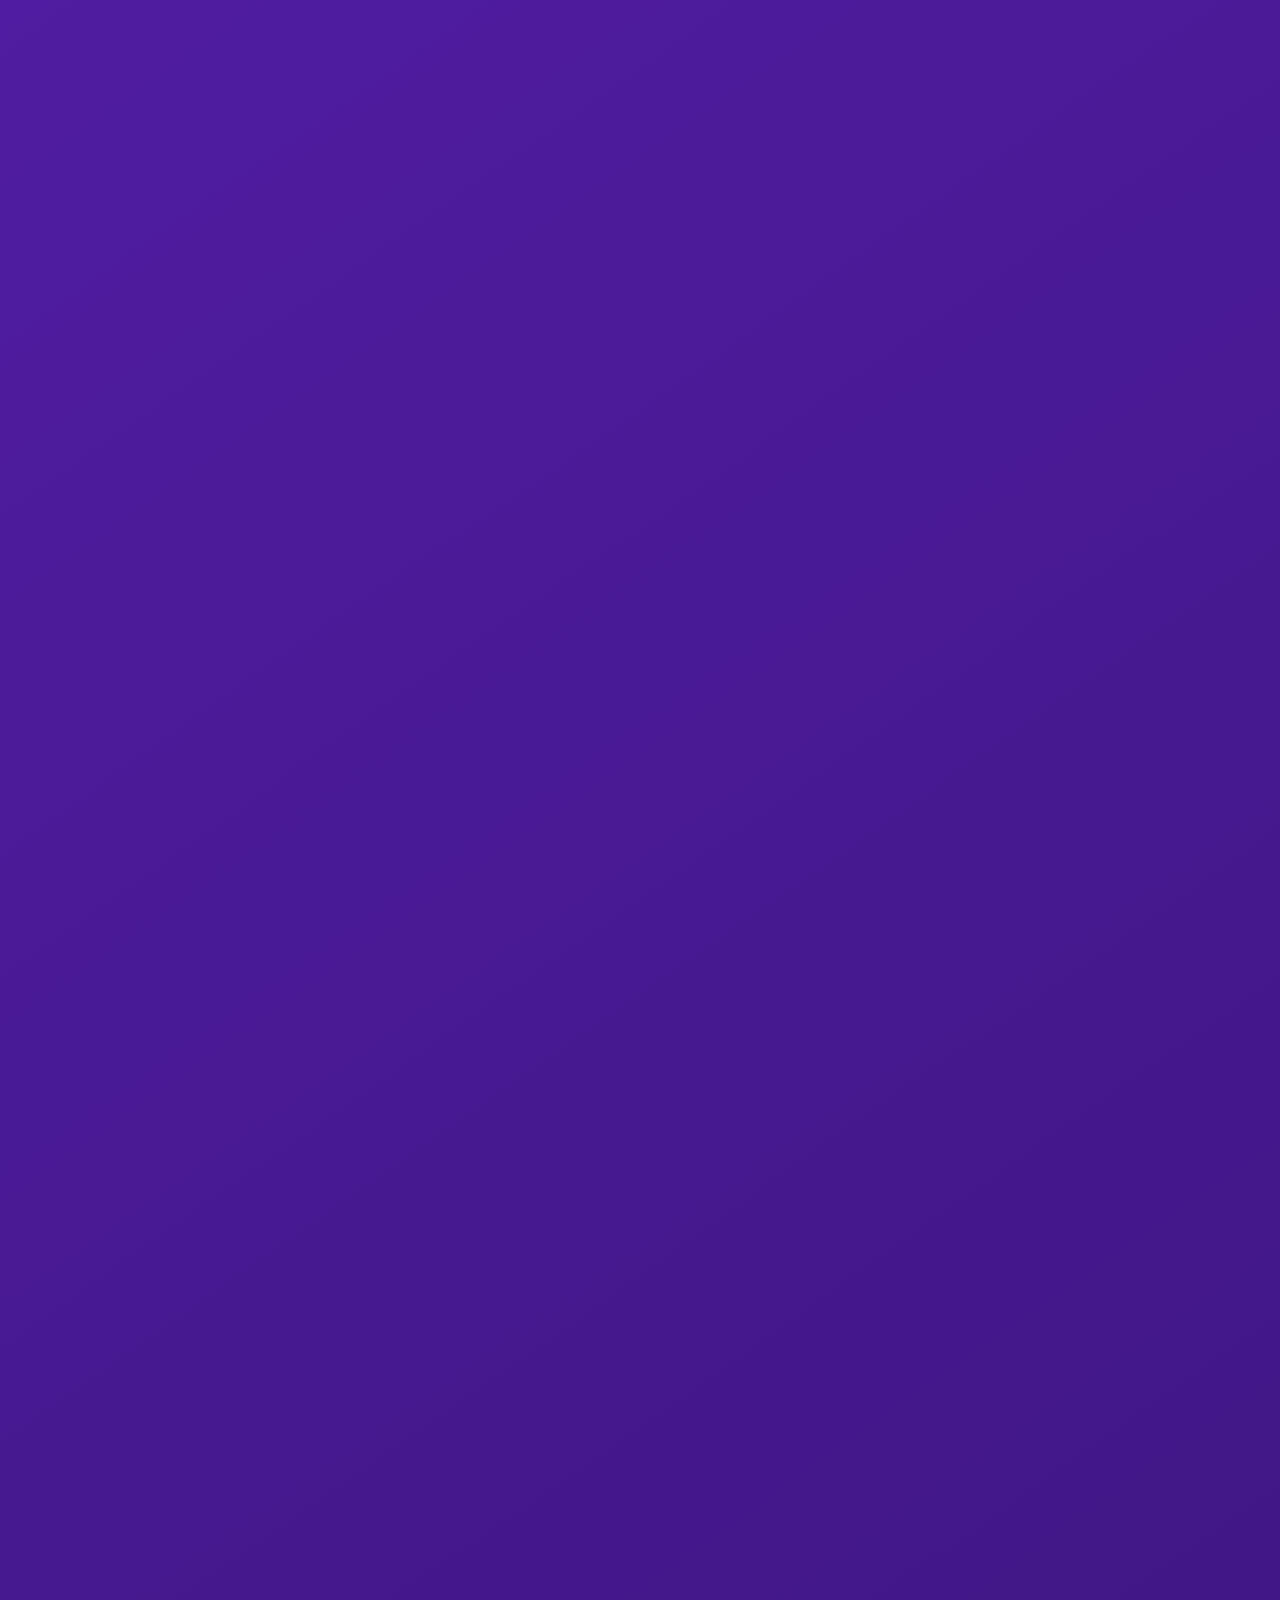
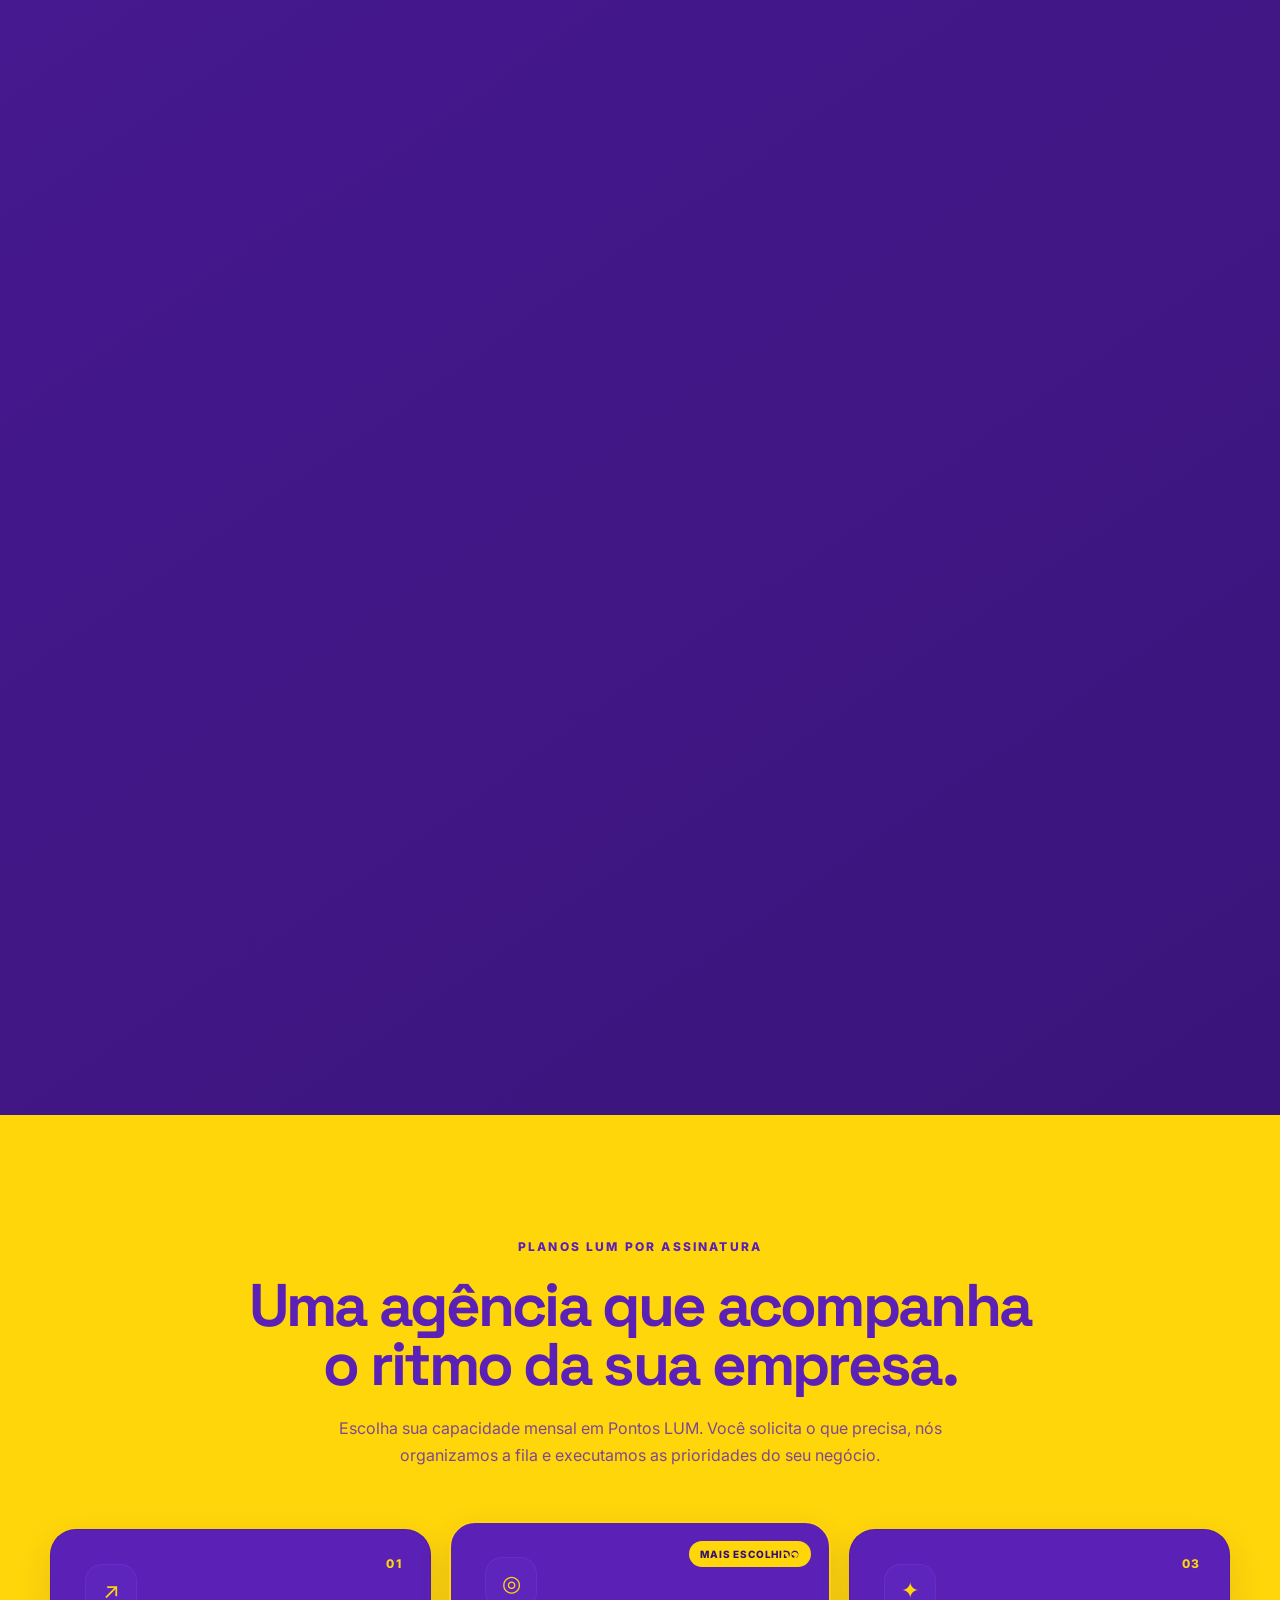
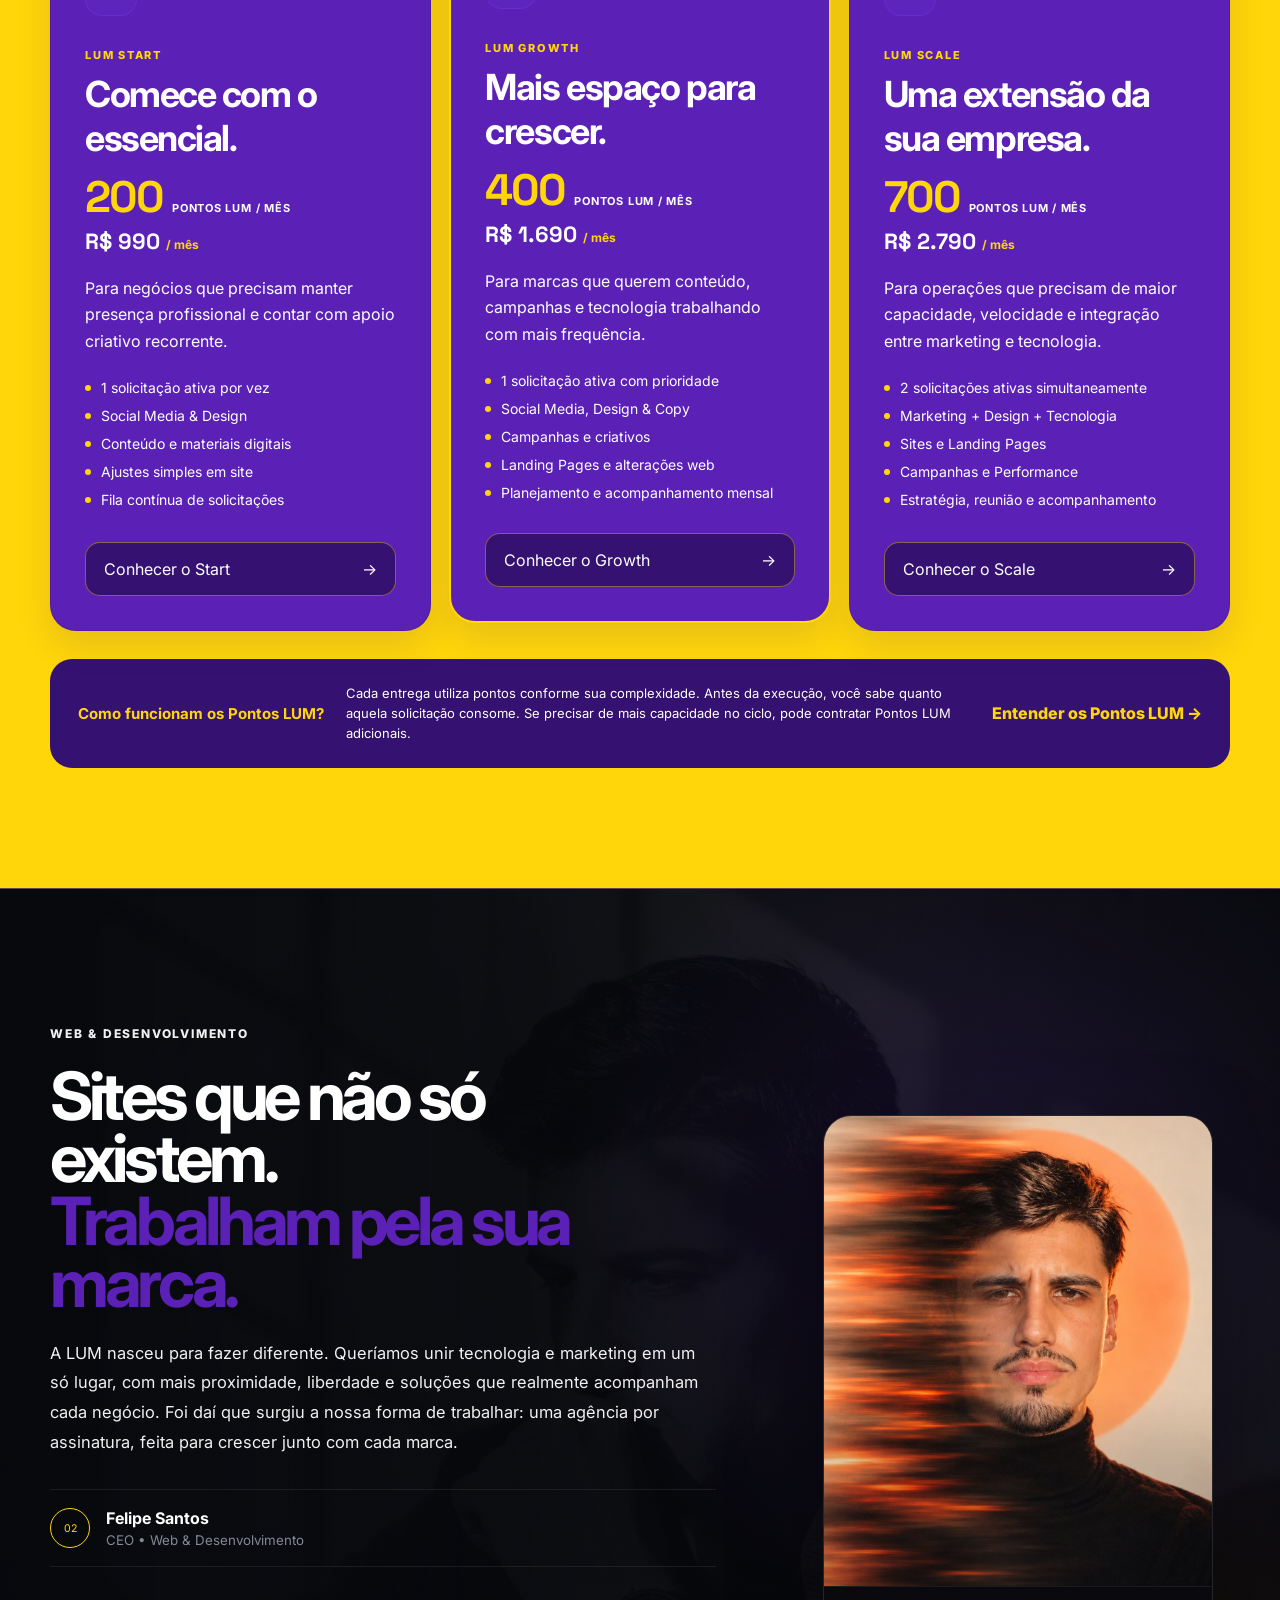
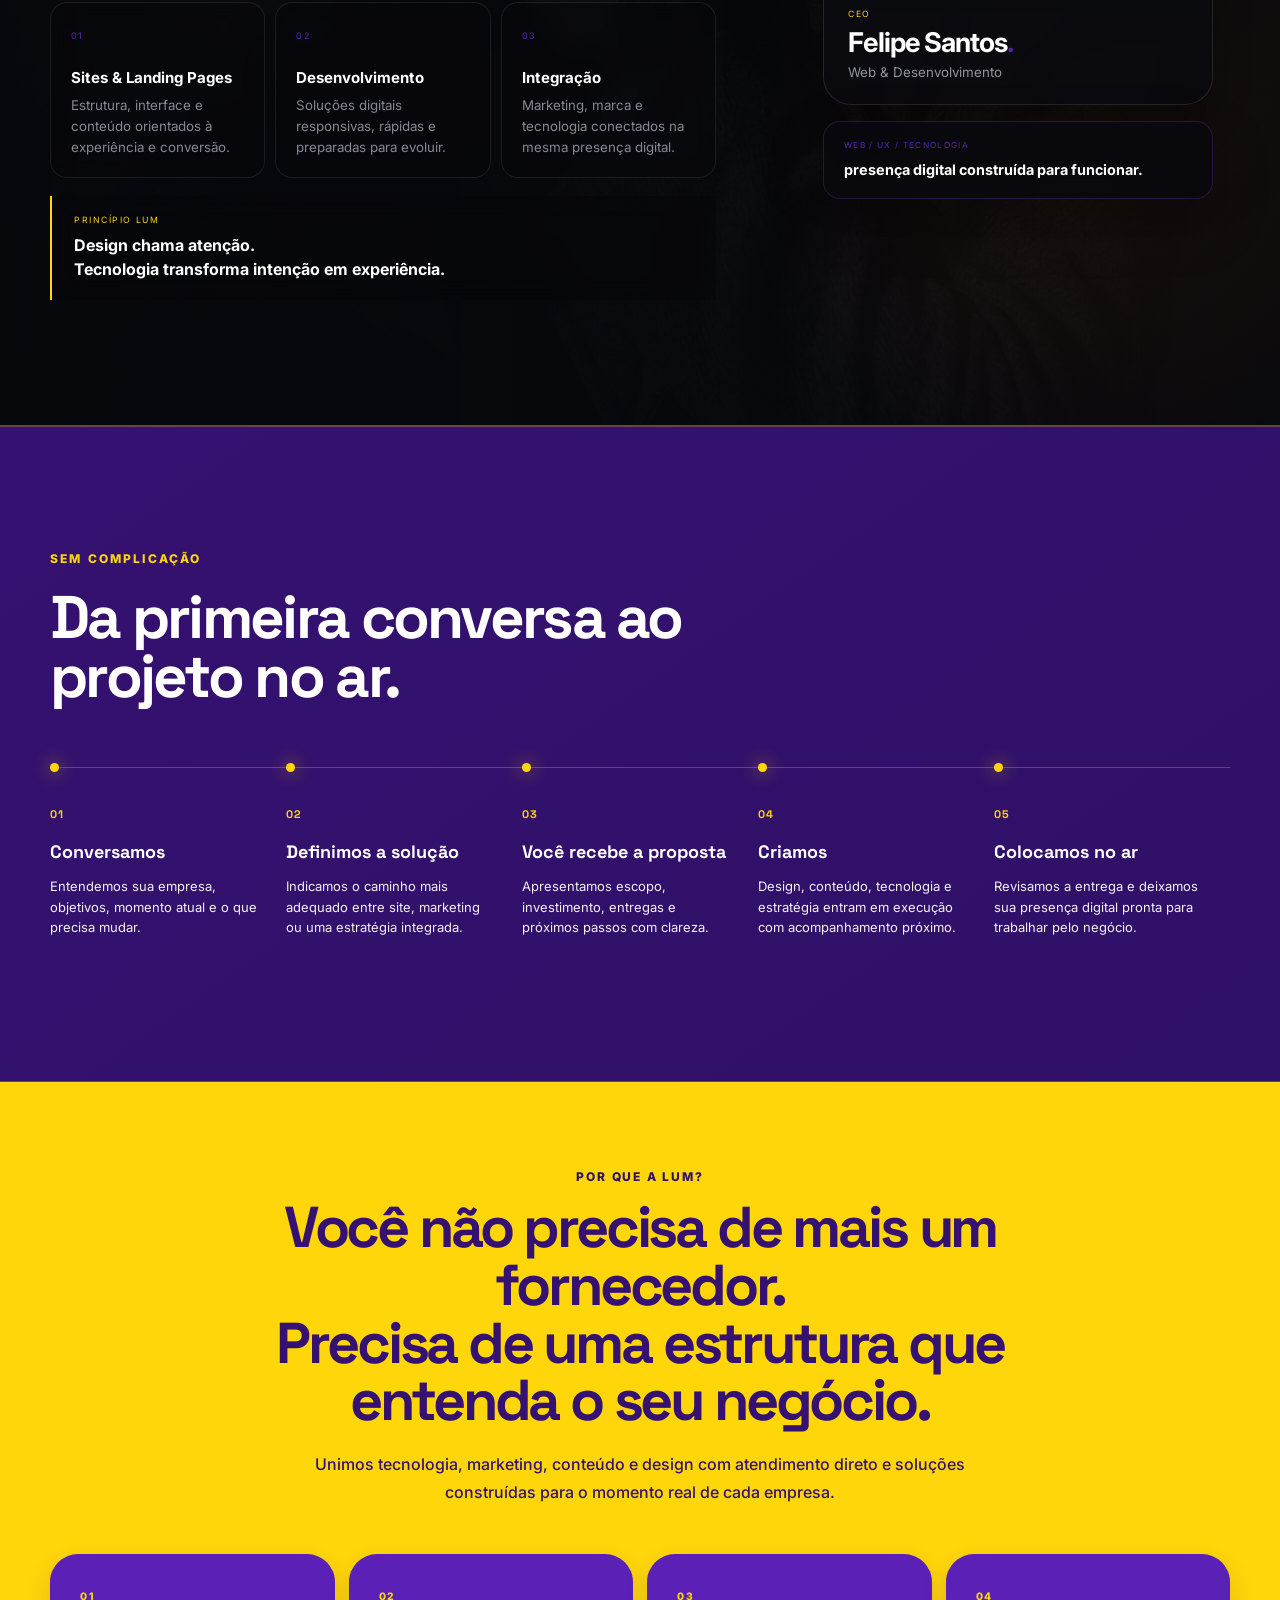
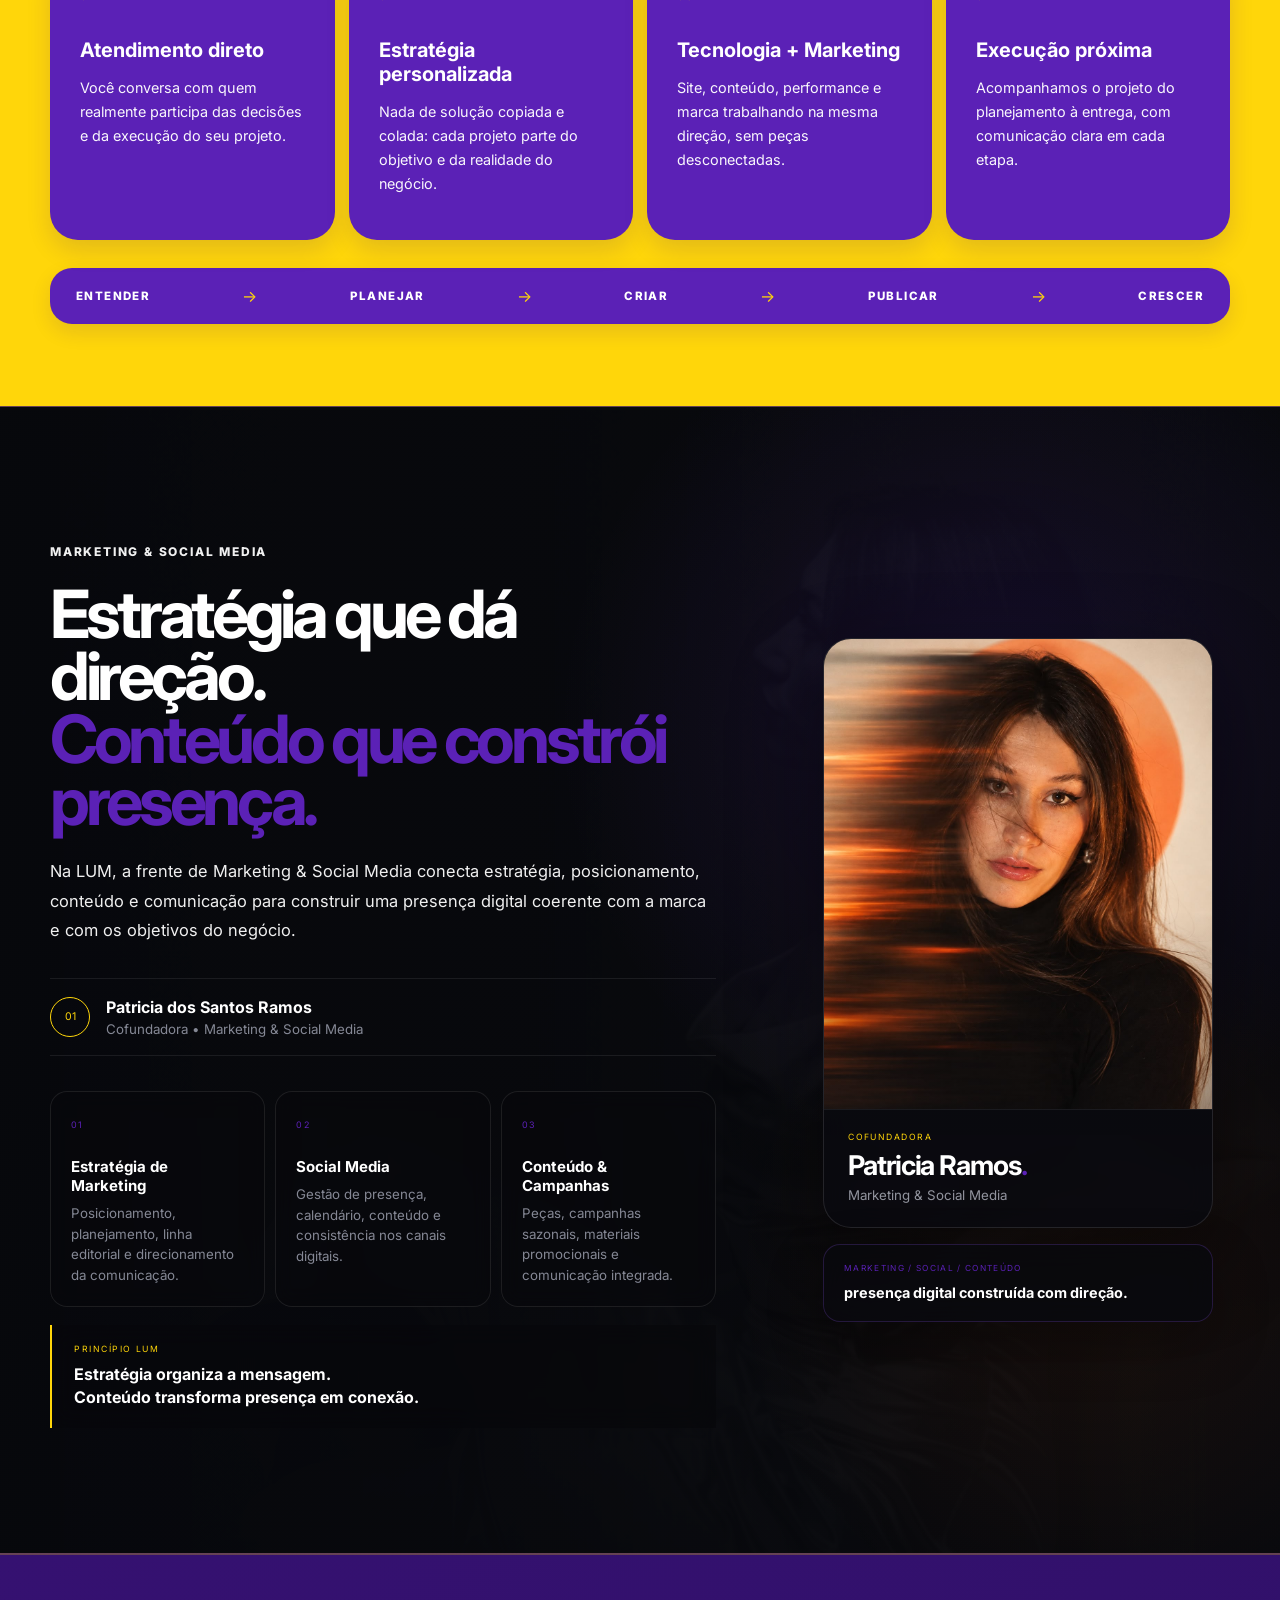
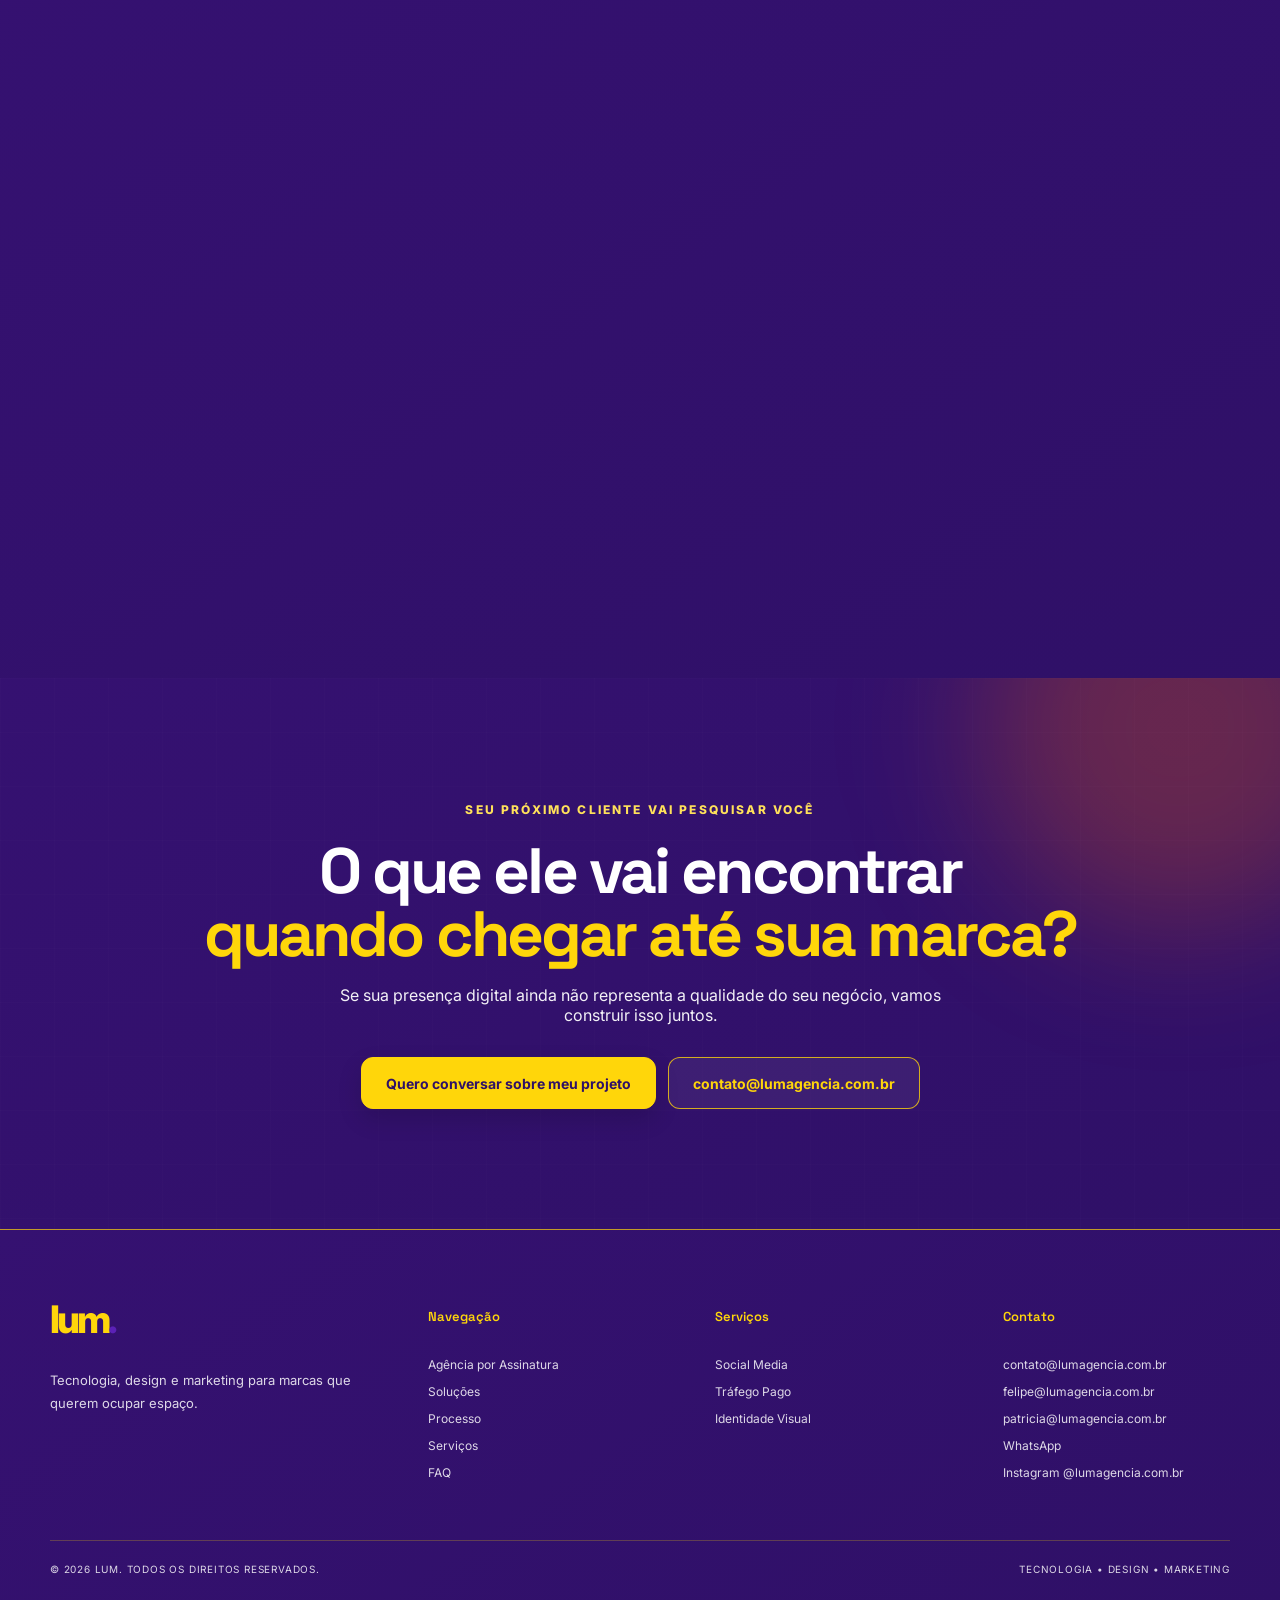
==== commit a1024bbf: "Add files via upload" ====
--- a/index.html
+++ b/index.html
@@ -304,7 +304,7 @@
 <div class="founder-dev-role">
 <span class="role-number">02</span>
 <div>
-<strong>Felipe dos Passos dos Santos</strong>
+<strong>Felipe Santos</strong>
 <small>CEO • Web &amp; Desenvolvimento</small>
 </div>
 </div>
@@ -333,11 +333,11 @@
 <div class="founder-dev-profile reveal delay-1">
 <div class="dev-profile-card">
 <div class="dev-profile-photo">
-<img alt="Felipe dos Passos dos Santos, cofundador da LUM e responsável por Web e Desenvolvimento" src="assets/team/felipe-profile.png"/>
+<img alt="Felipe Santos, cofundador da LUM e responsável por Web e Desenvolvimento" src="assets/team/felipe-profile.png"/>
 </div>
 <div class="dev-profile-info">
 <span>CEO</span>
-<strong>Felipe dos Passos dos Santos<span>.</span></strong>
+<strong>Felipe Santos<span>.</span></strong>
 <small>Web &amp; Desenvolvimento</small>
 </div>
 </div>
--- a/css/style.css
+++ b/css/style.css
@@ -2866,3 +2866,8 @@
     padding-top:54px;
   }
 }
+
+/* 2026-09-10 — teste da Home sem o círculo/glow central de fundo */
+.lum-centered-hero::before{
+  display:none !important;
+}
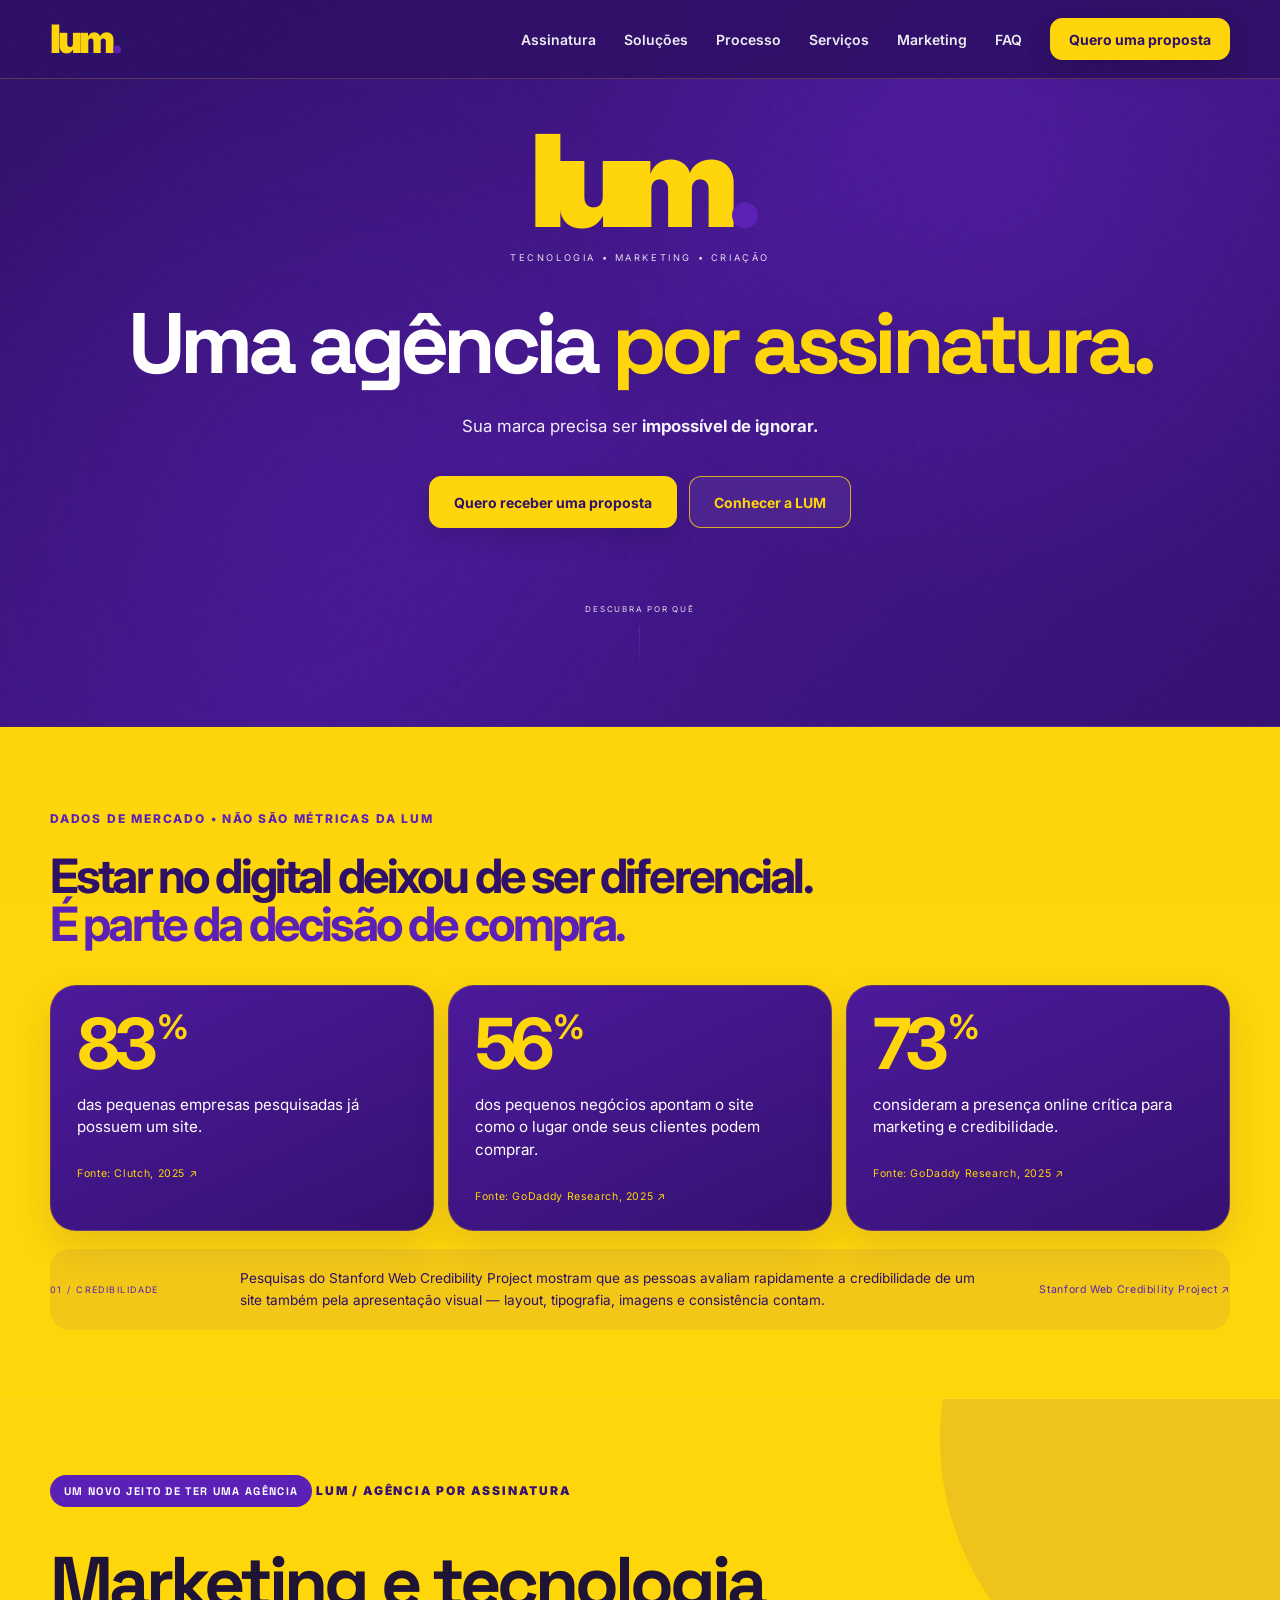
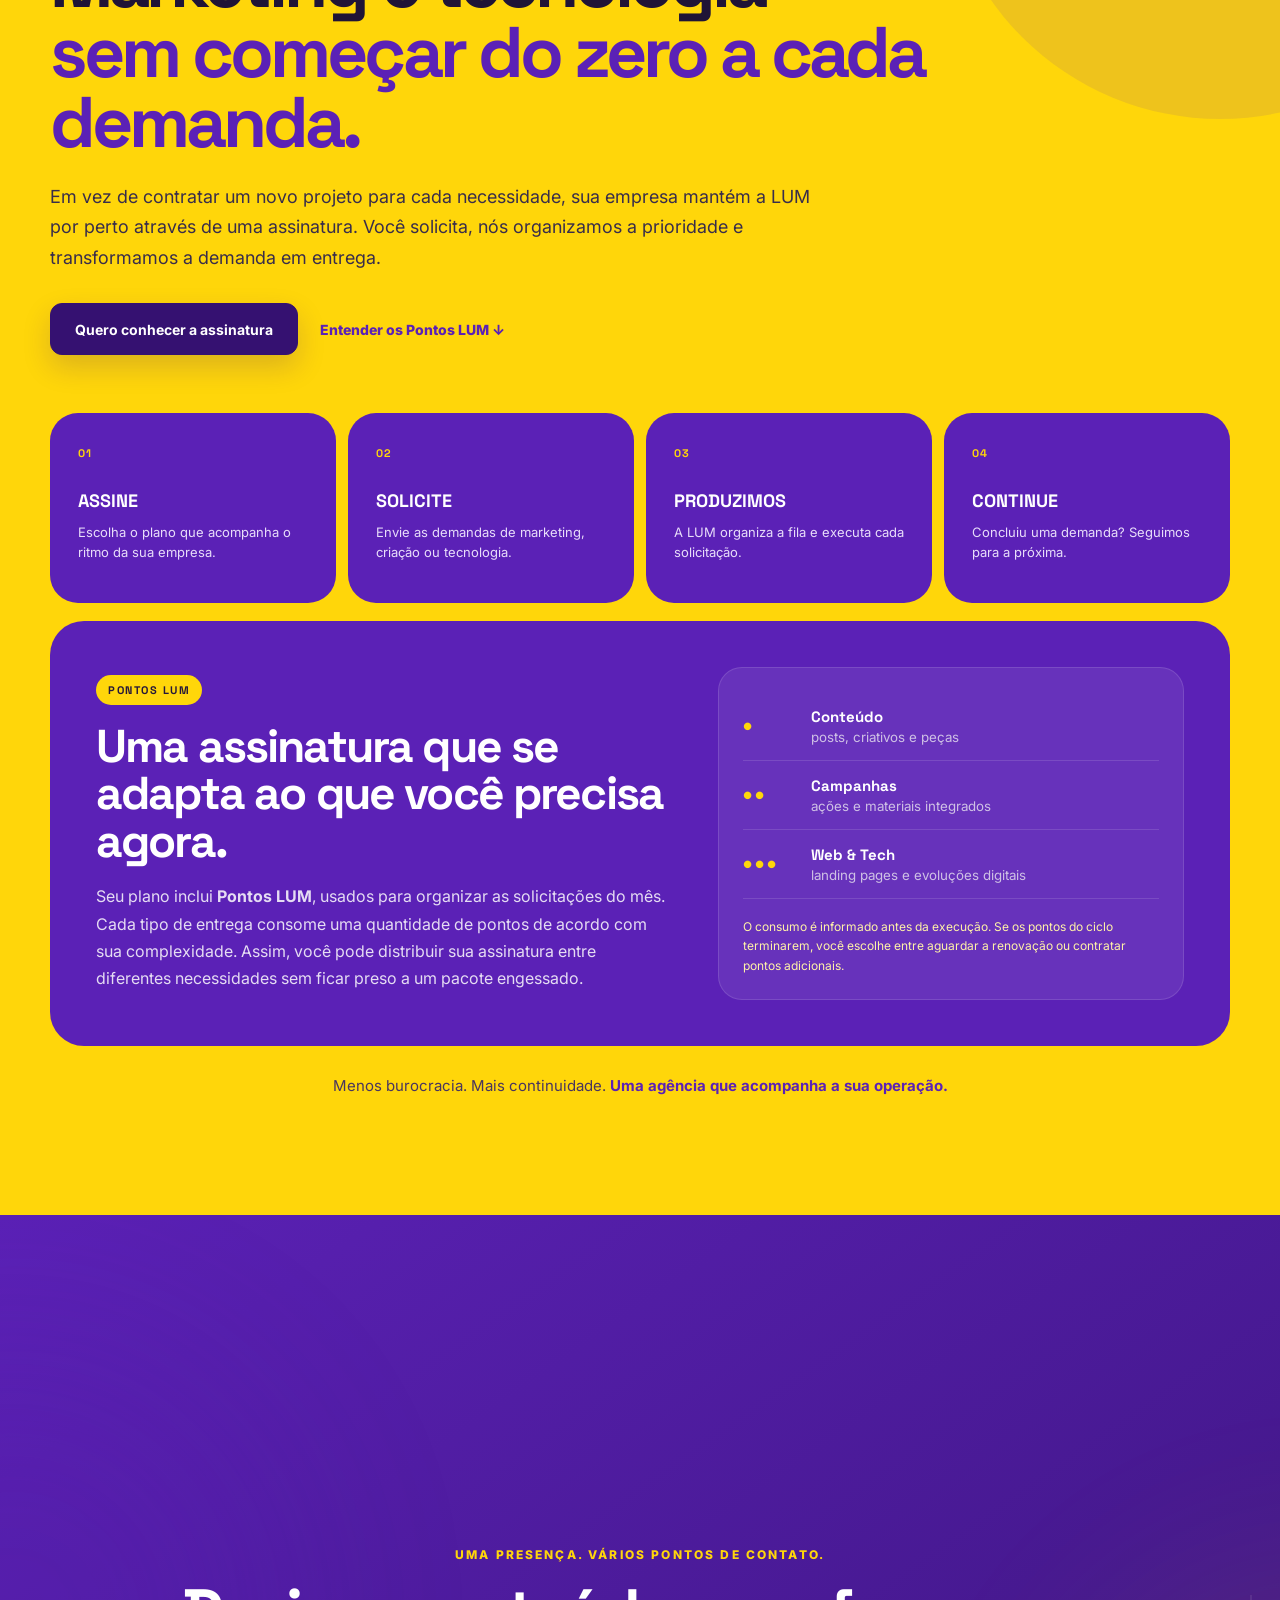
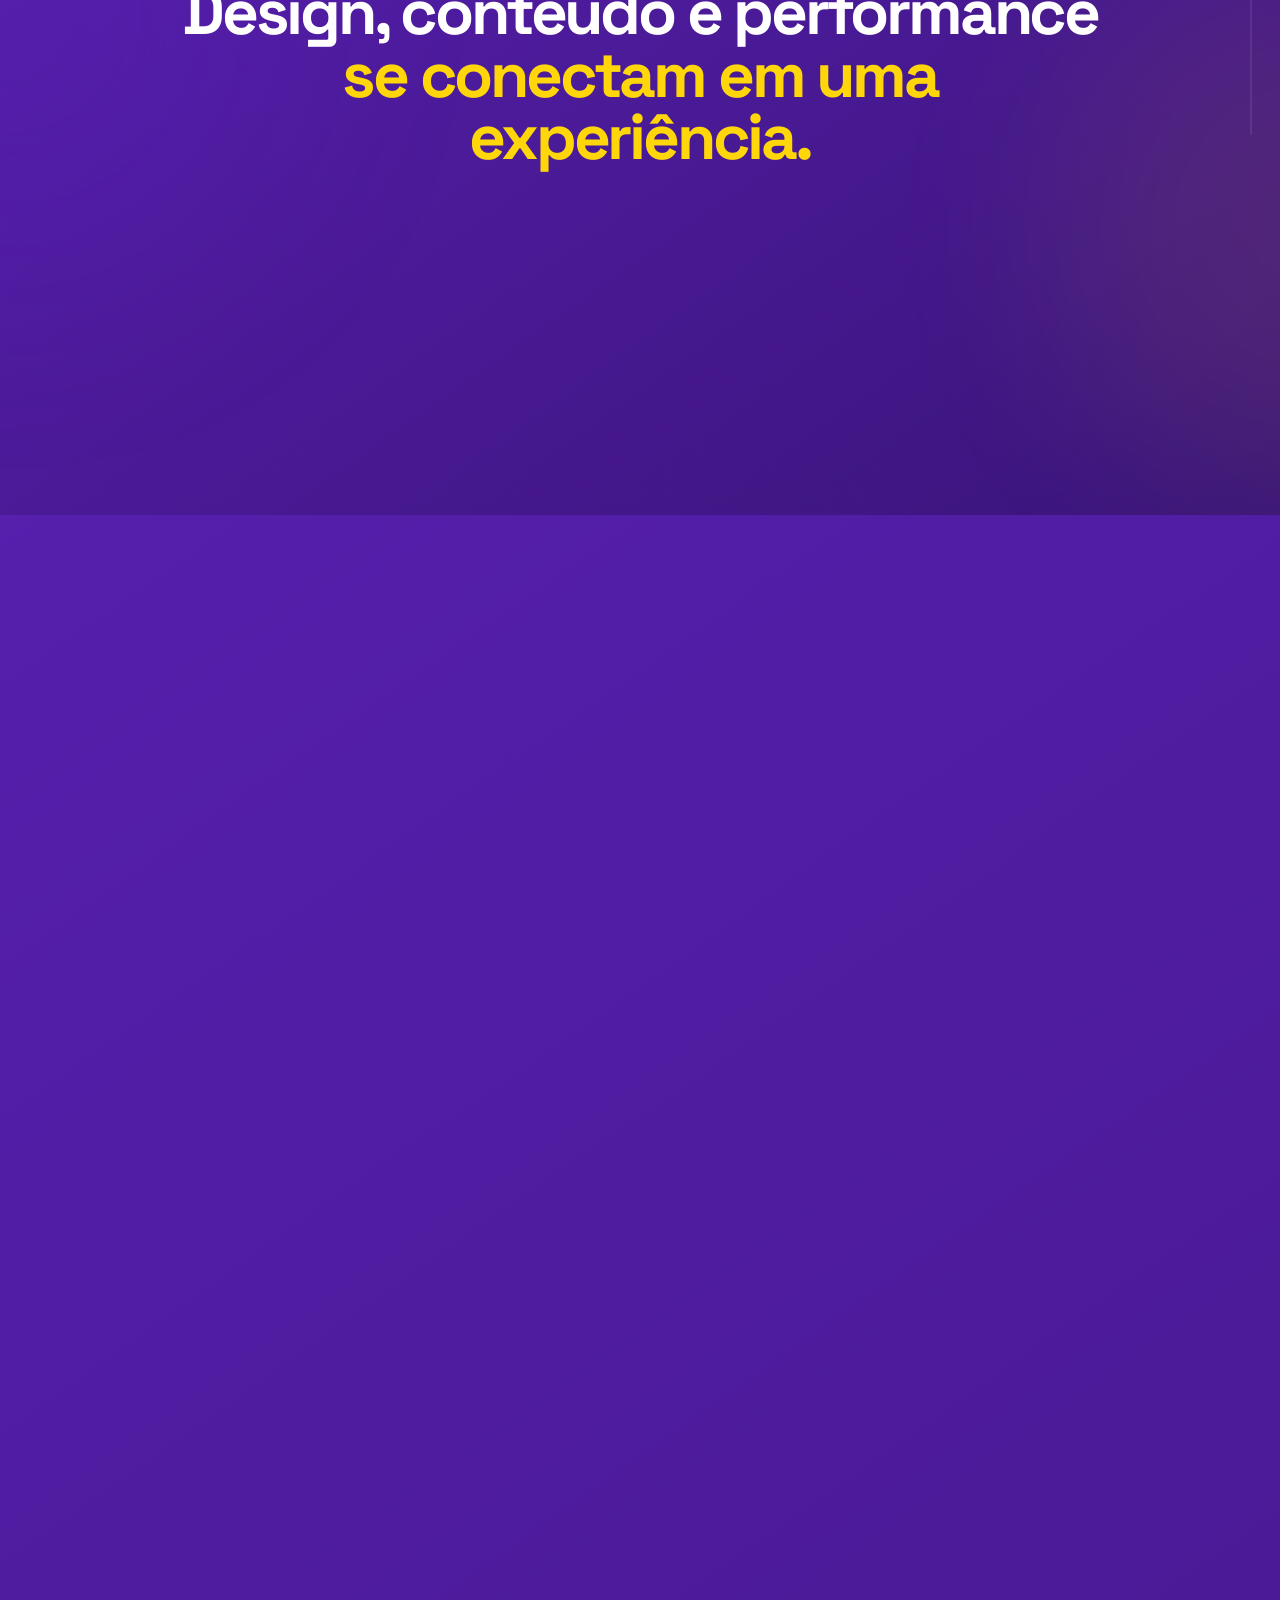
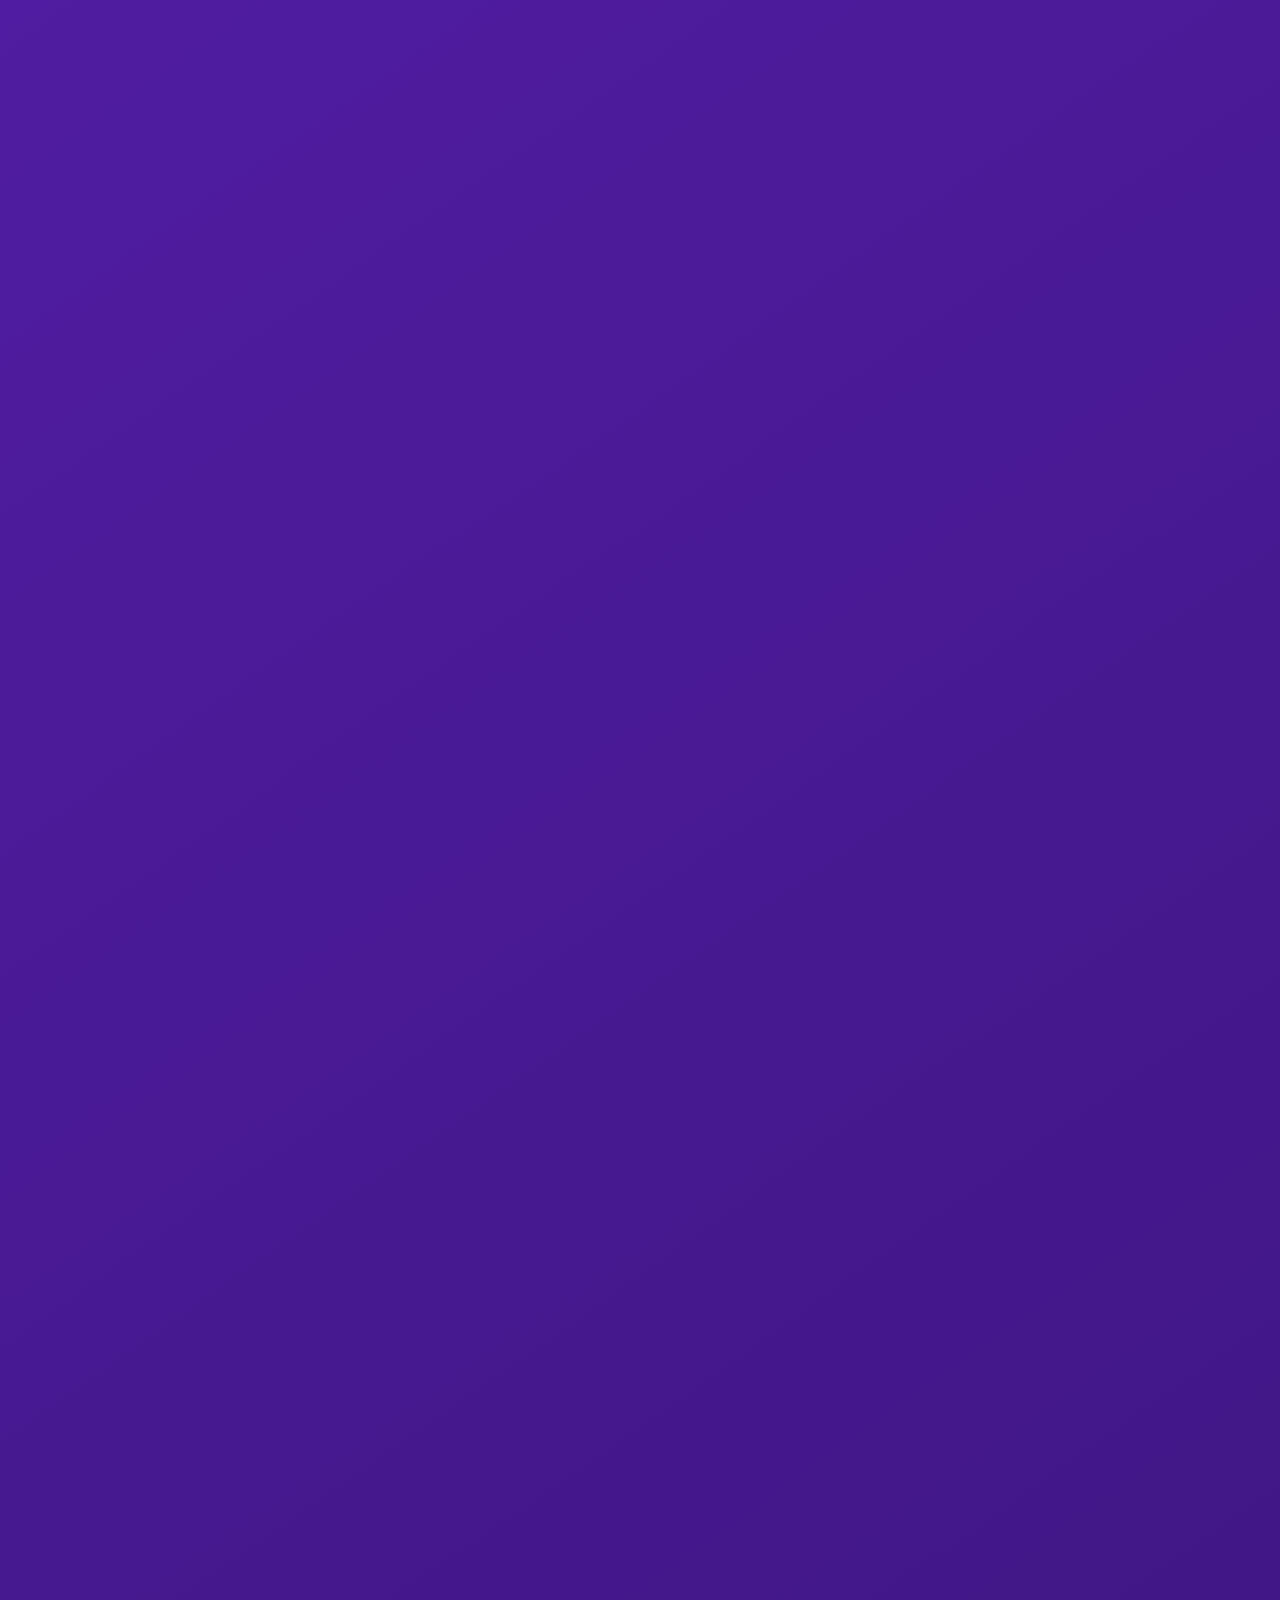
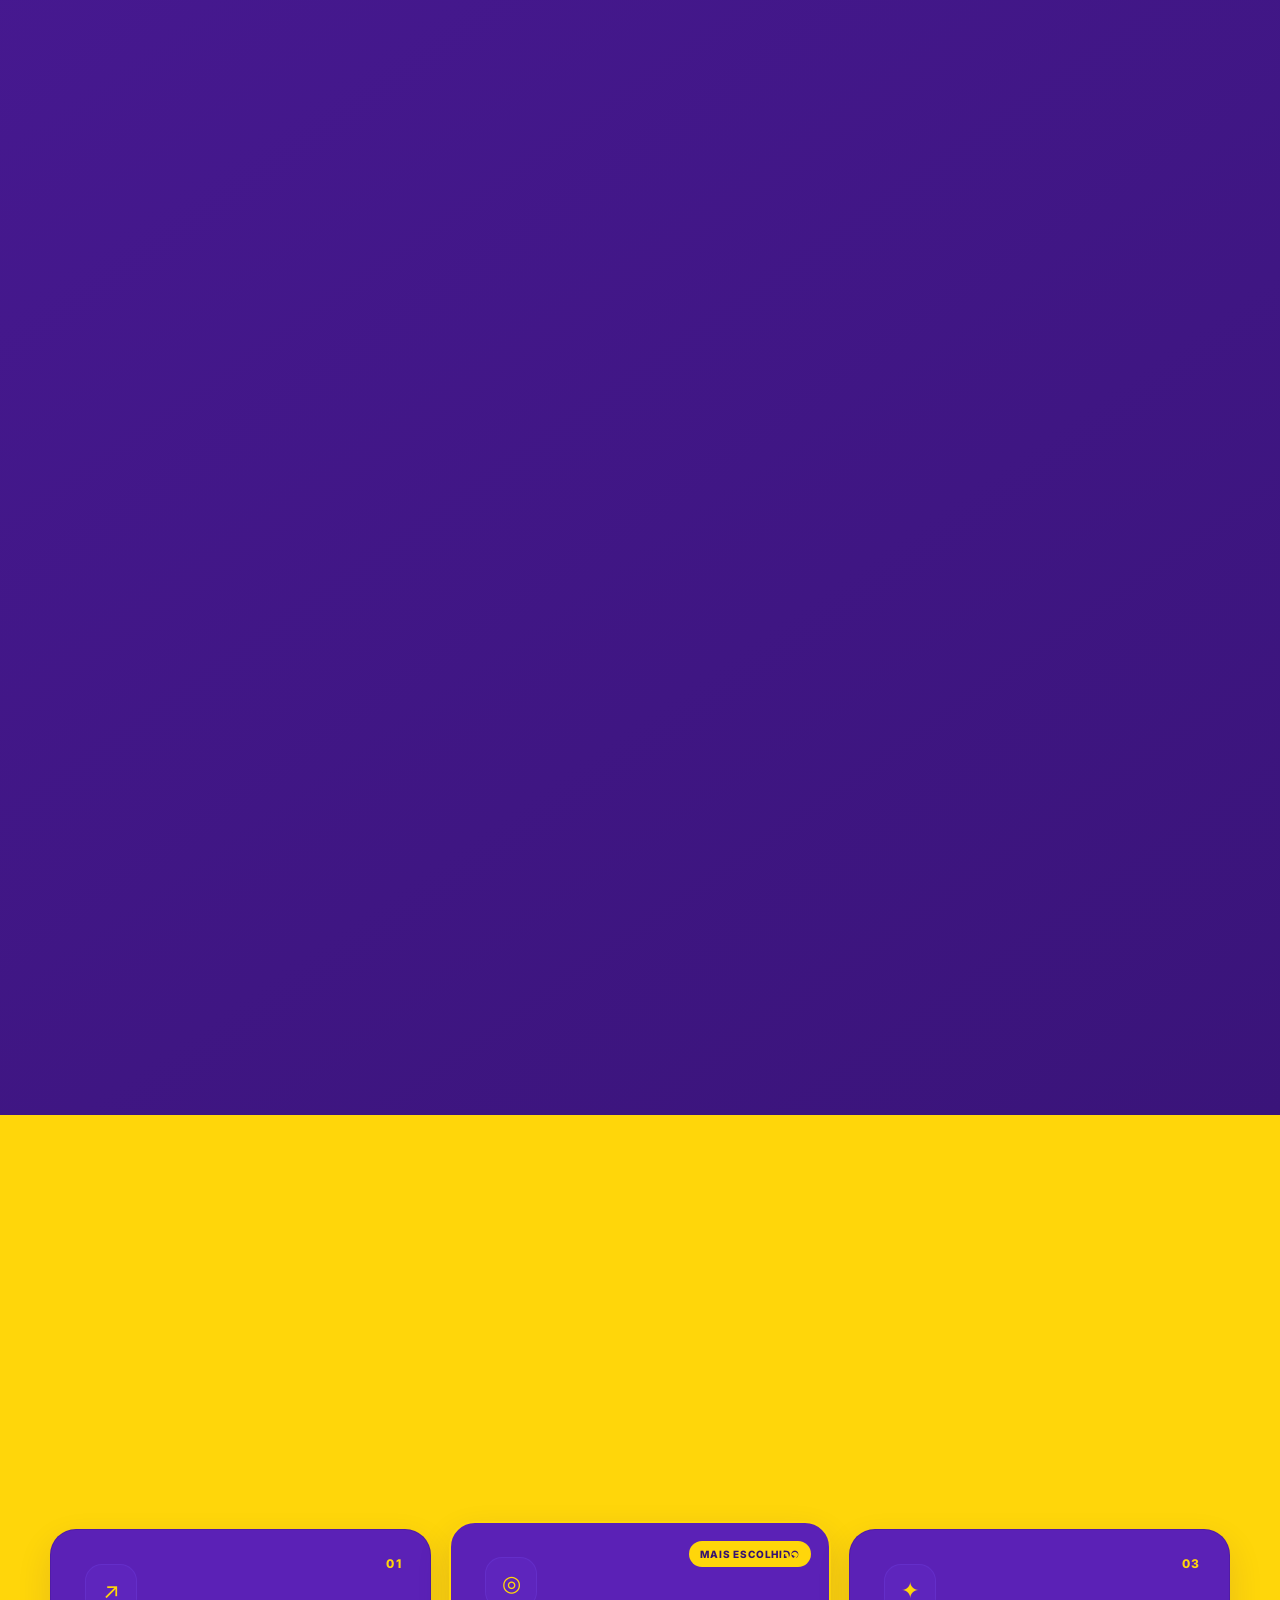
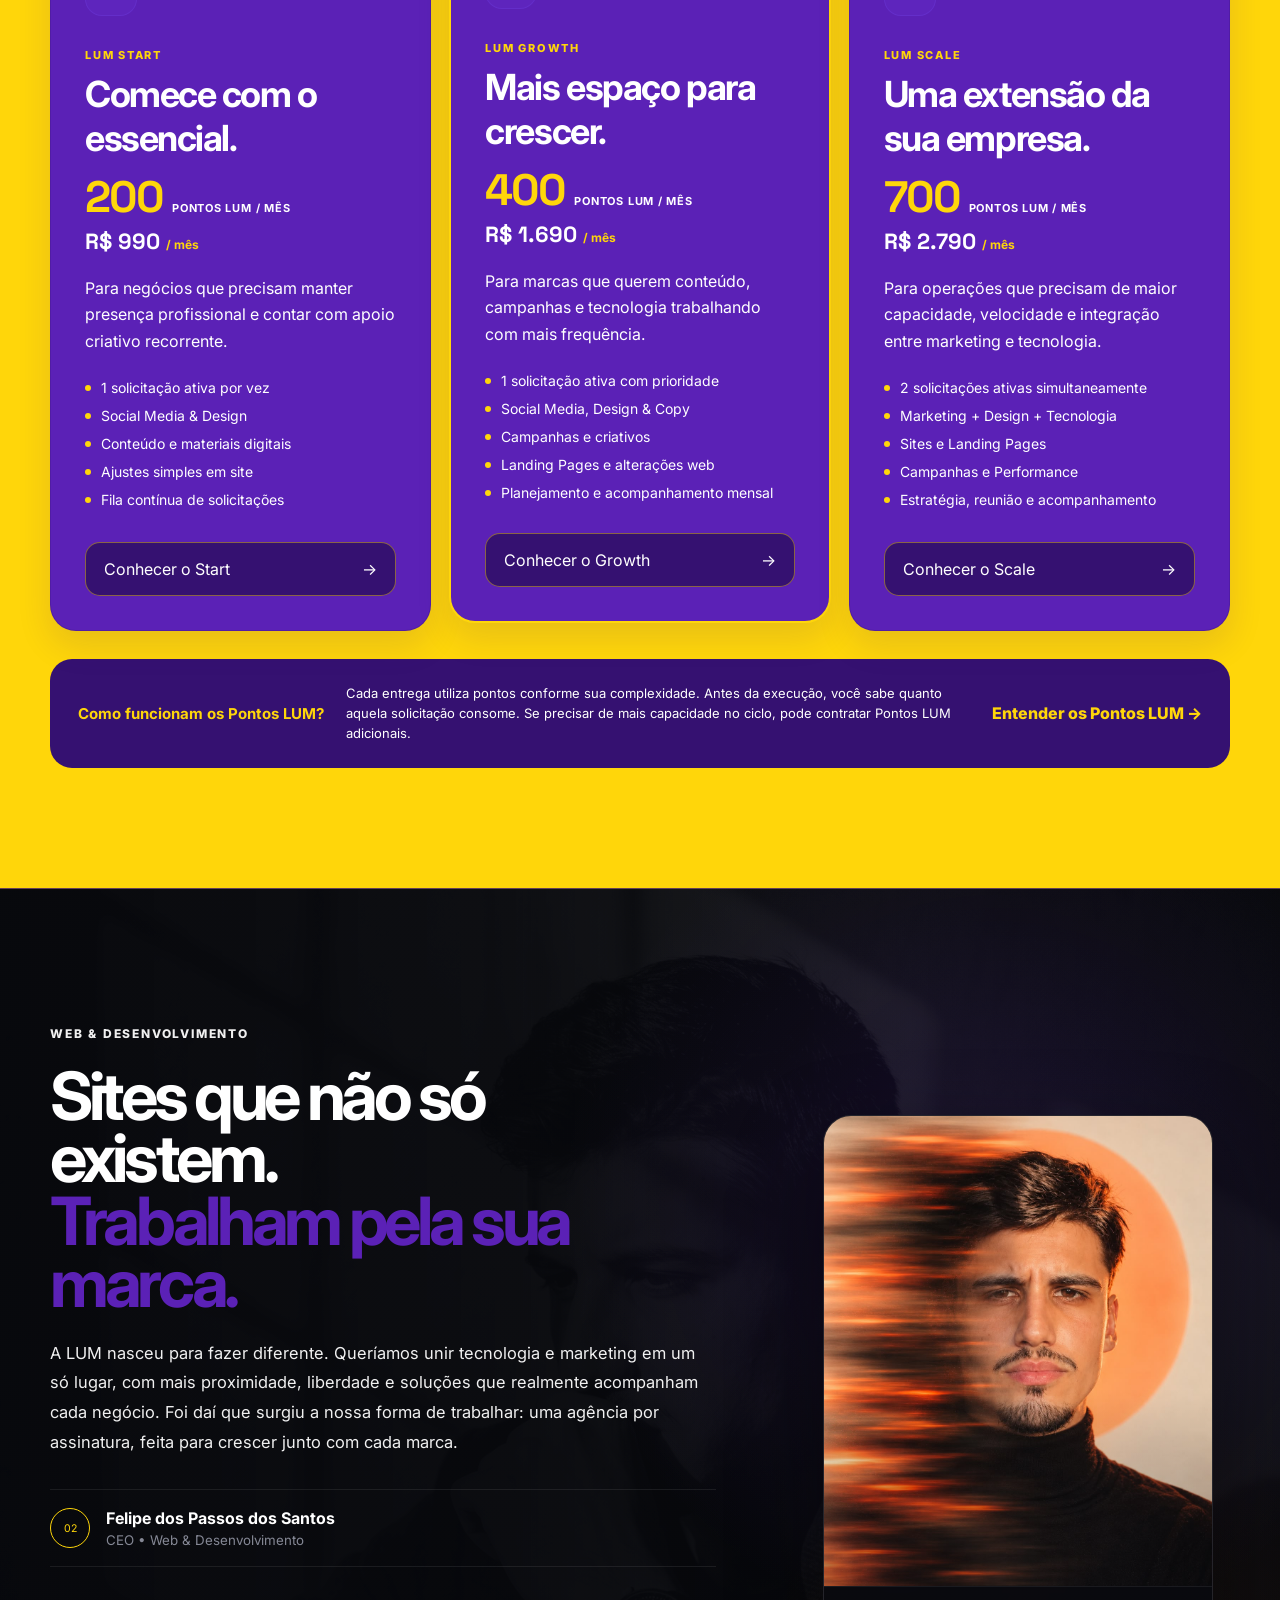
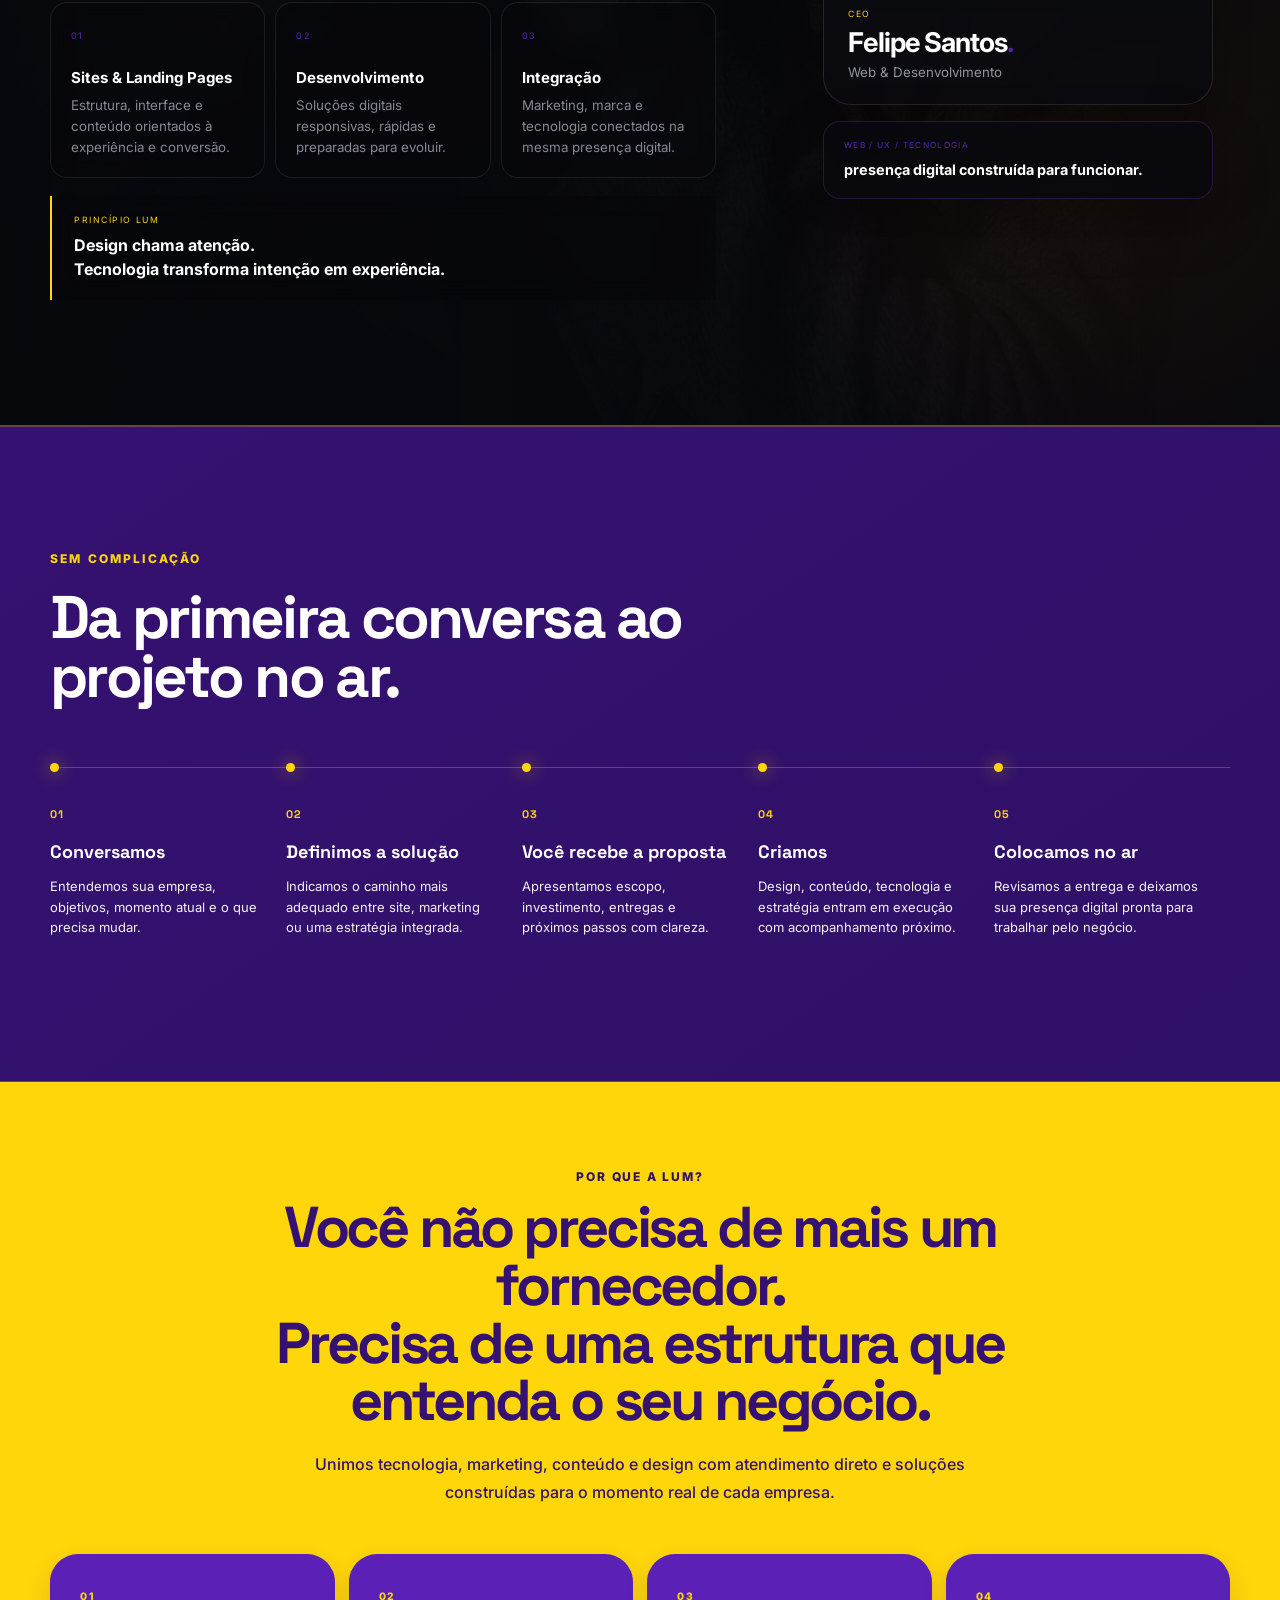
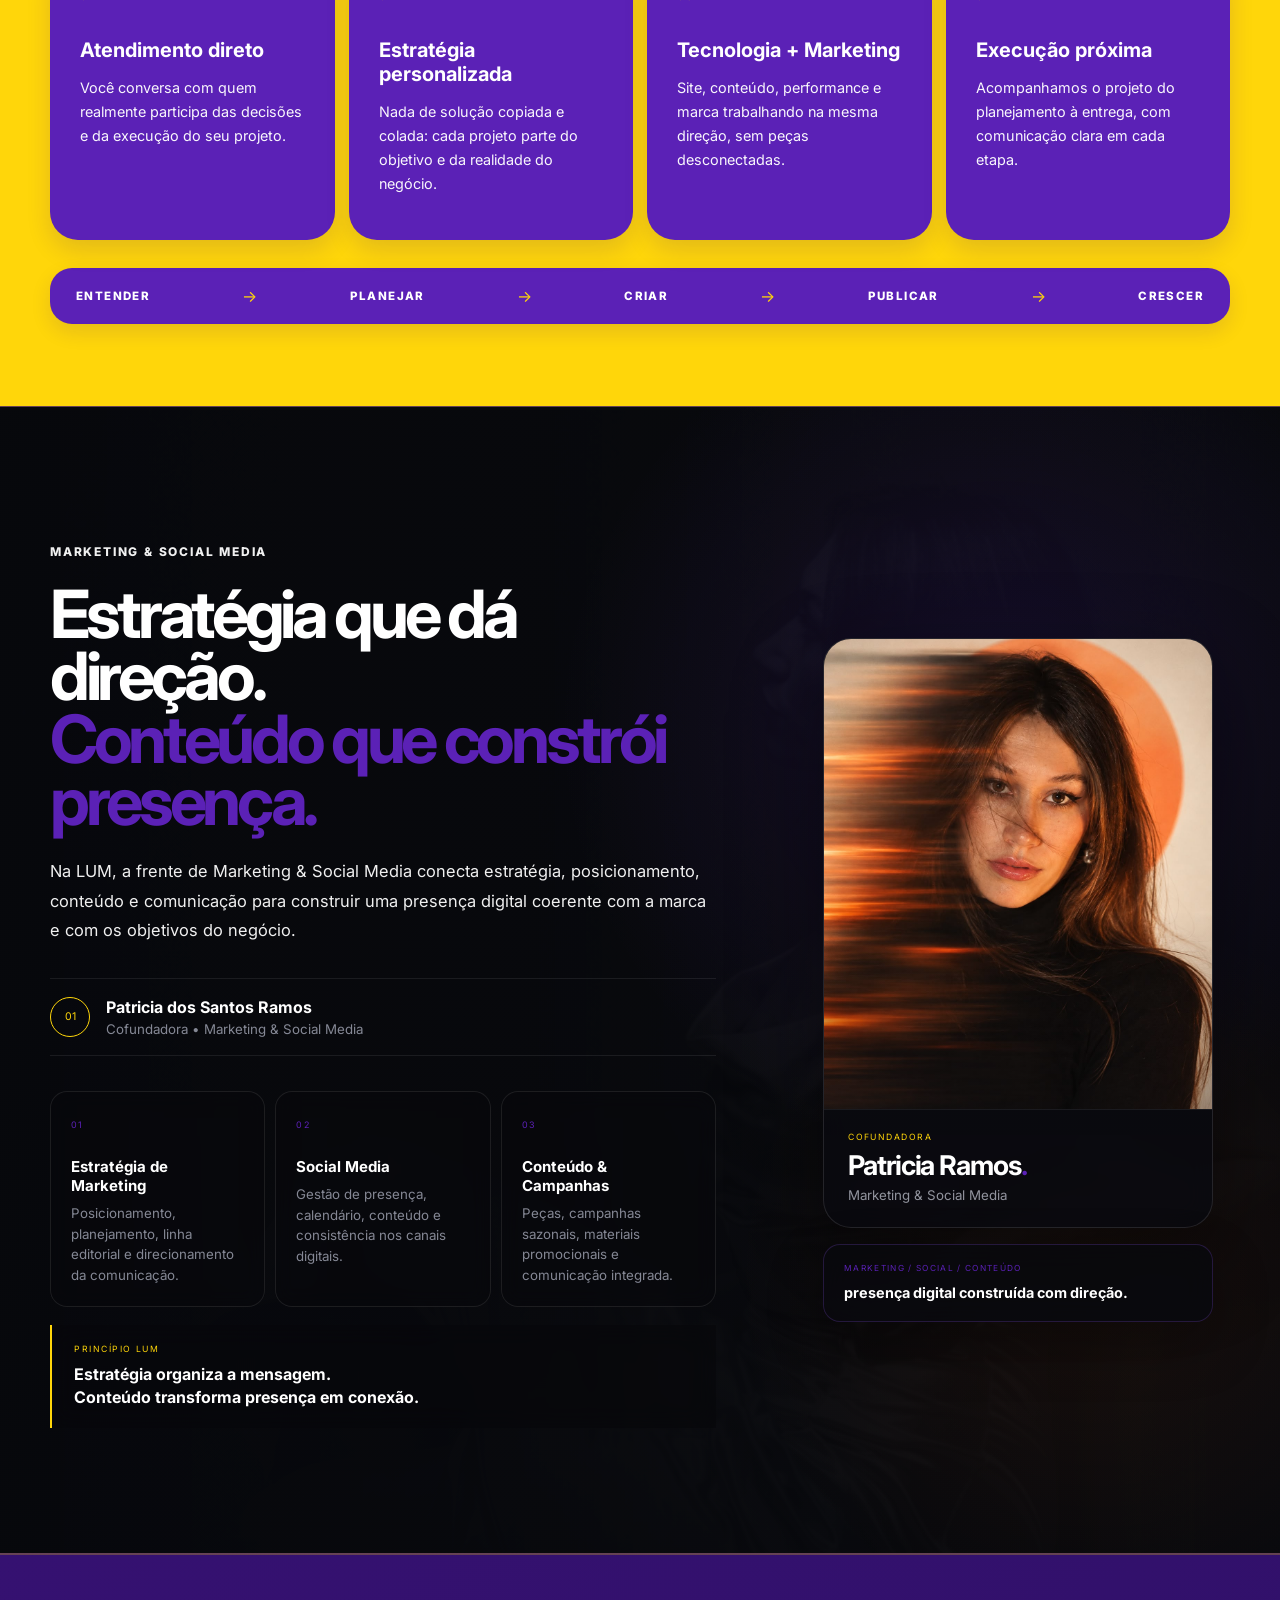
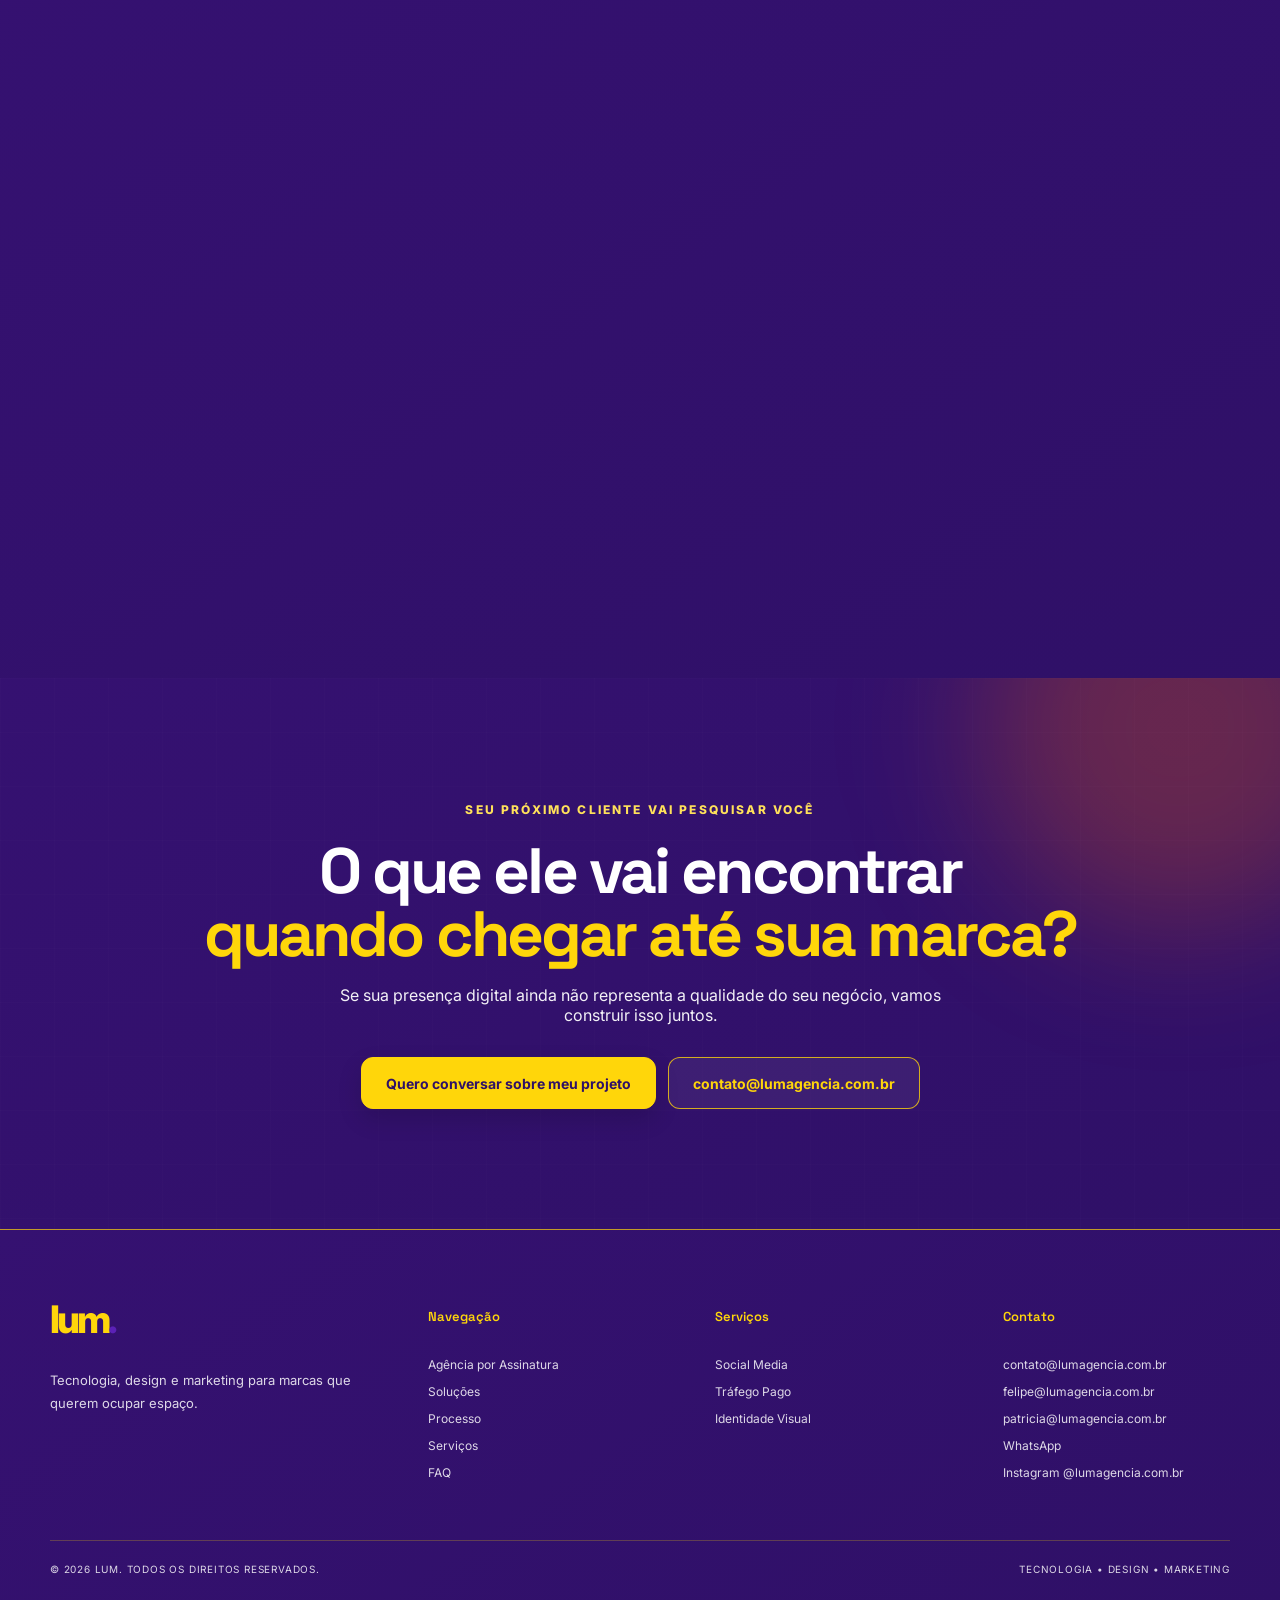
==== commit d4dbb2cd: "Add files via upload" ====
--- a/index.html
+++ b/index.html
@@ -304,7 +304,7 @@
 <div class="founder-dev-role">
 <span class="role-number">02</span>
 <div>
-<strong>Felipe Santos</strong>
+<strong>Felipe dos Passos dos Santos</strong>
 <small>CEO • Web &amp; Desenvolvimento</small>
 </div>
 </div>
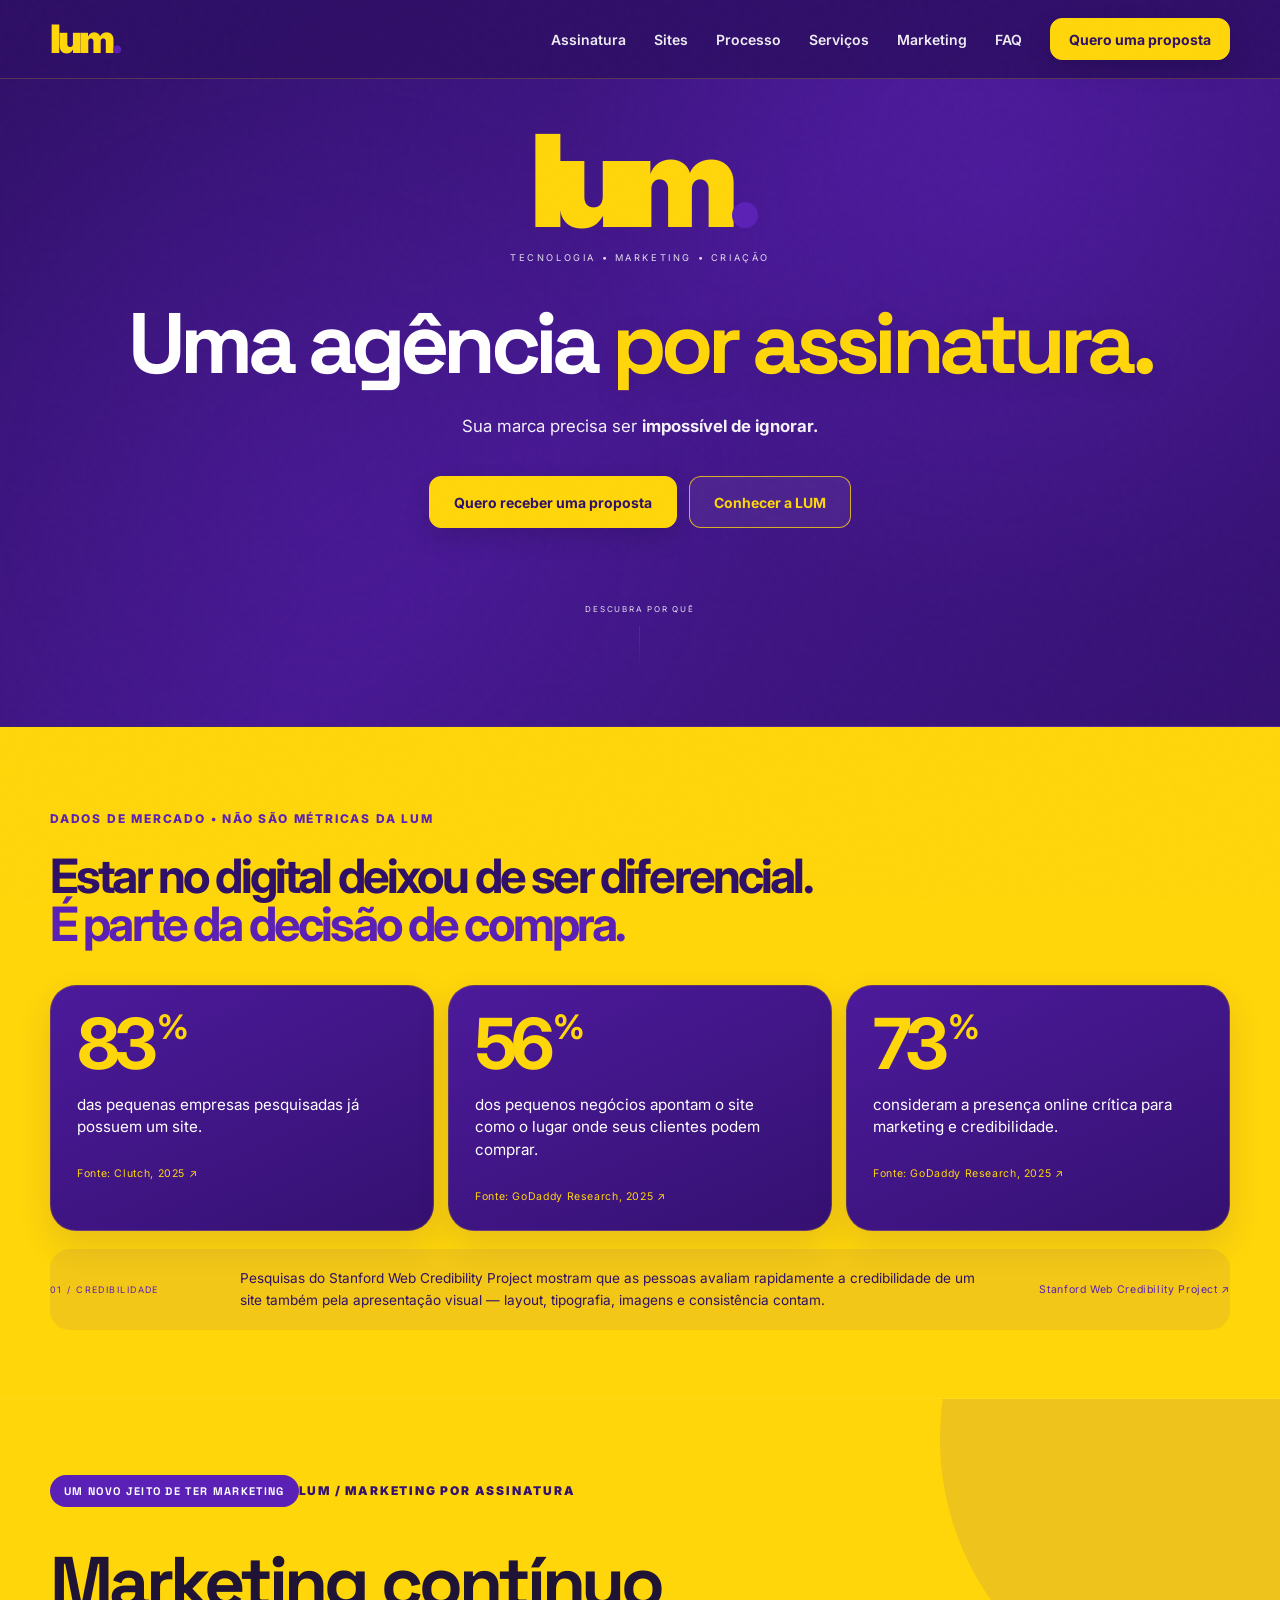
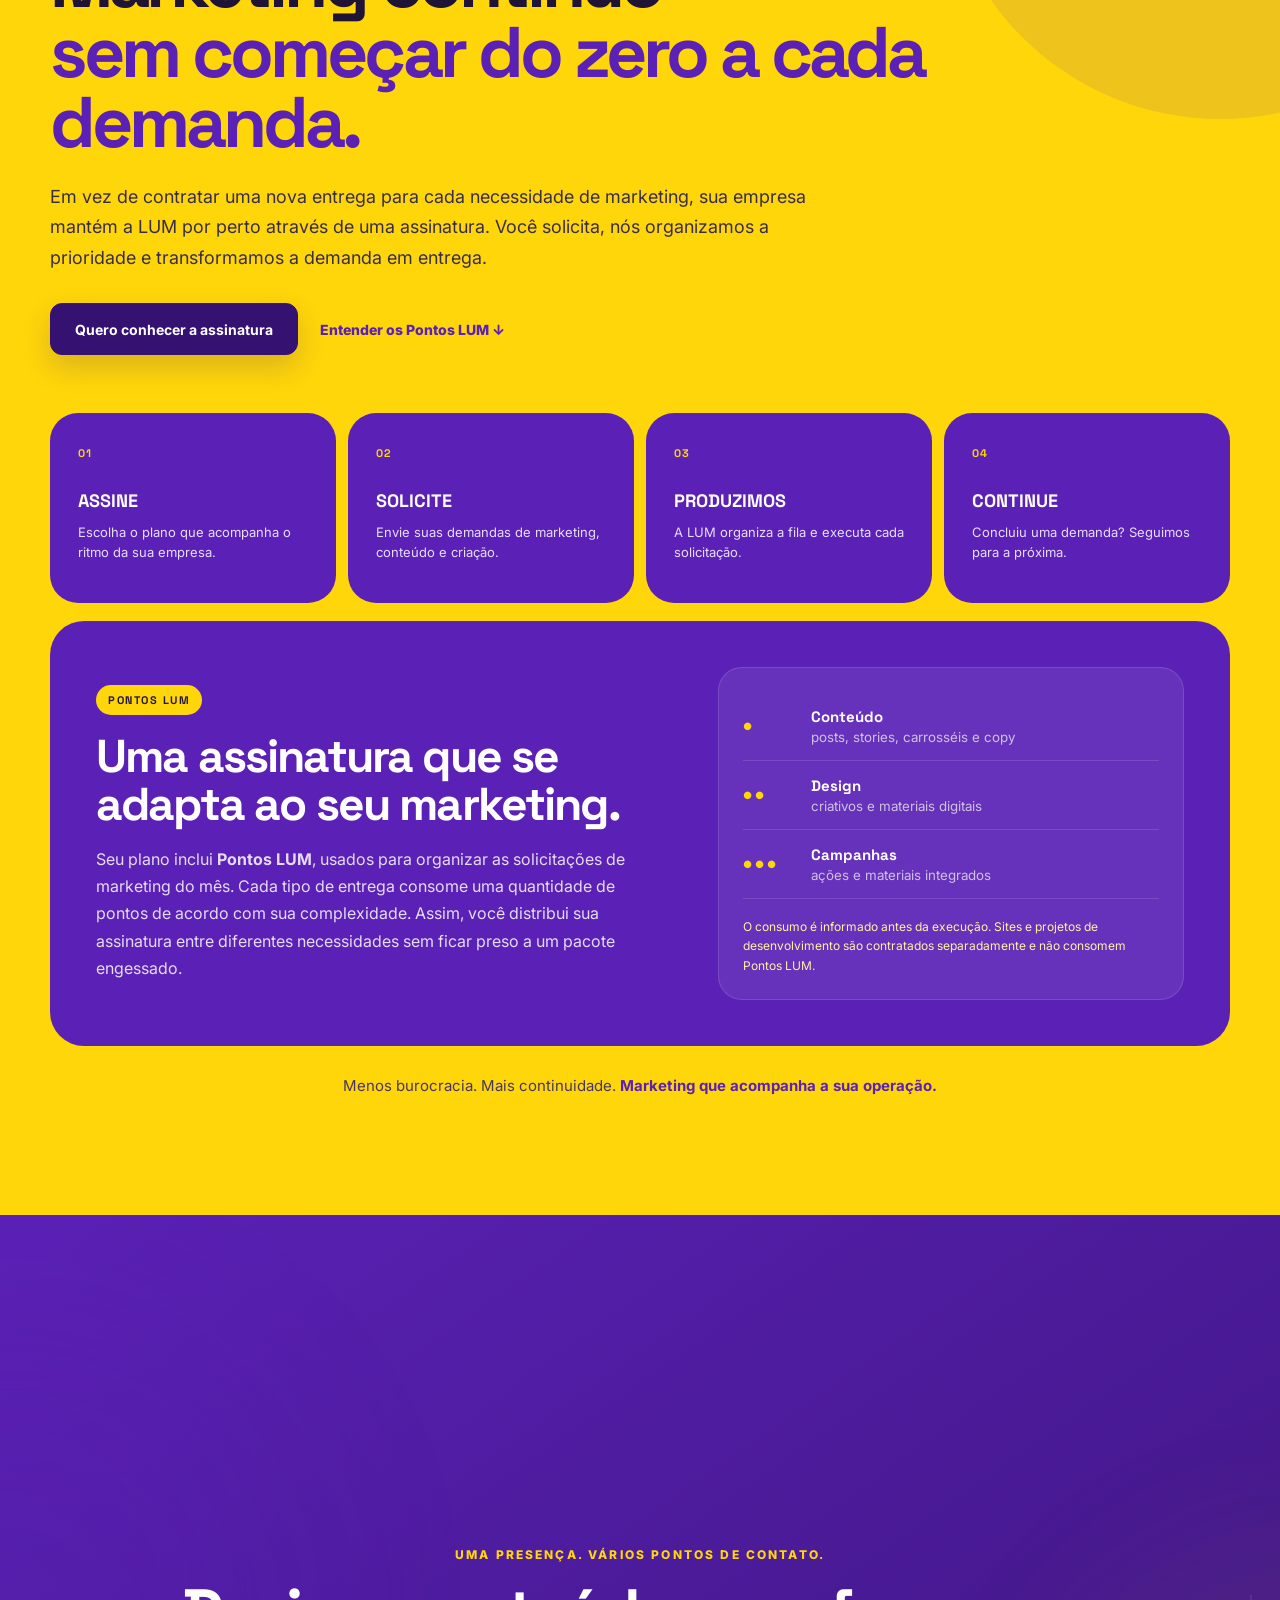
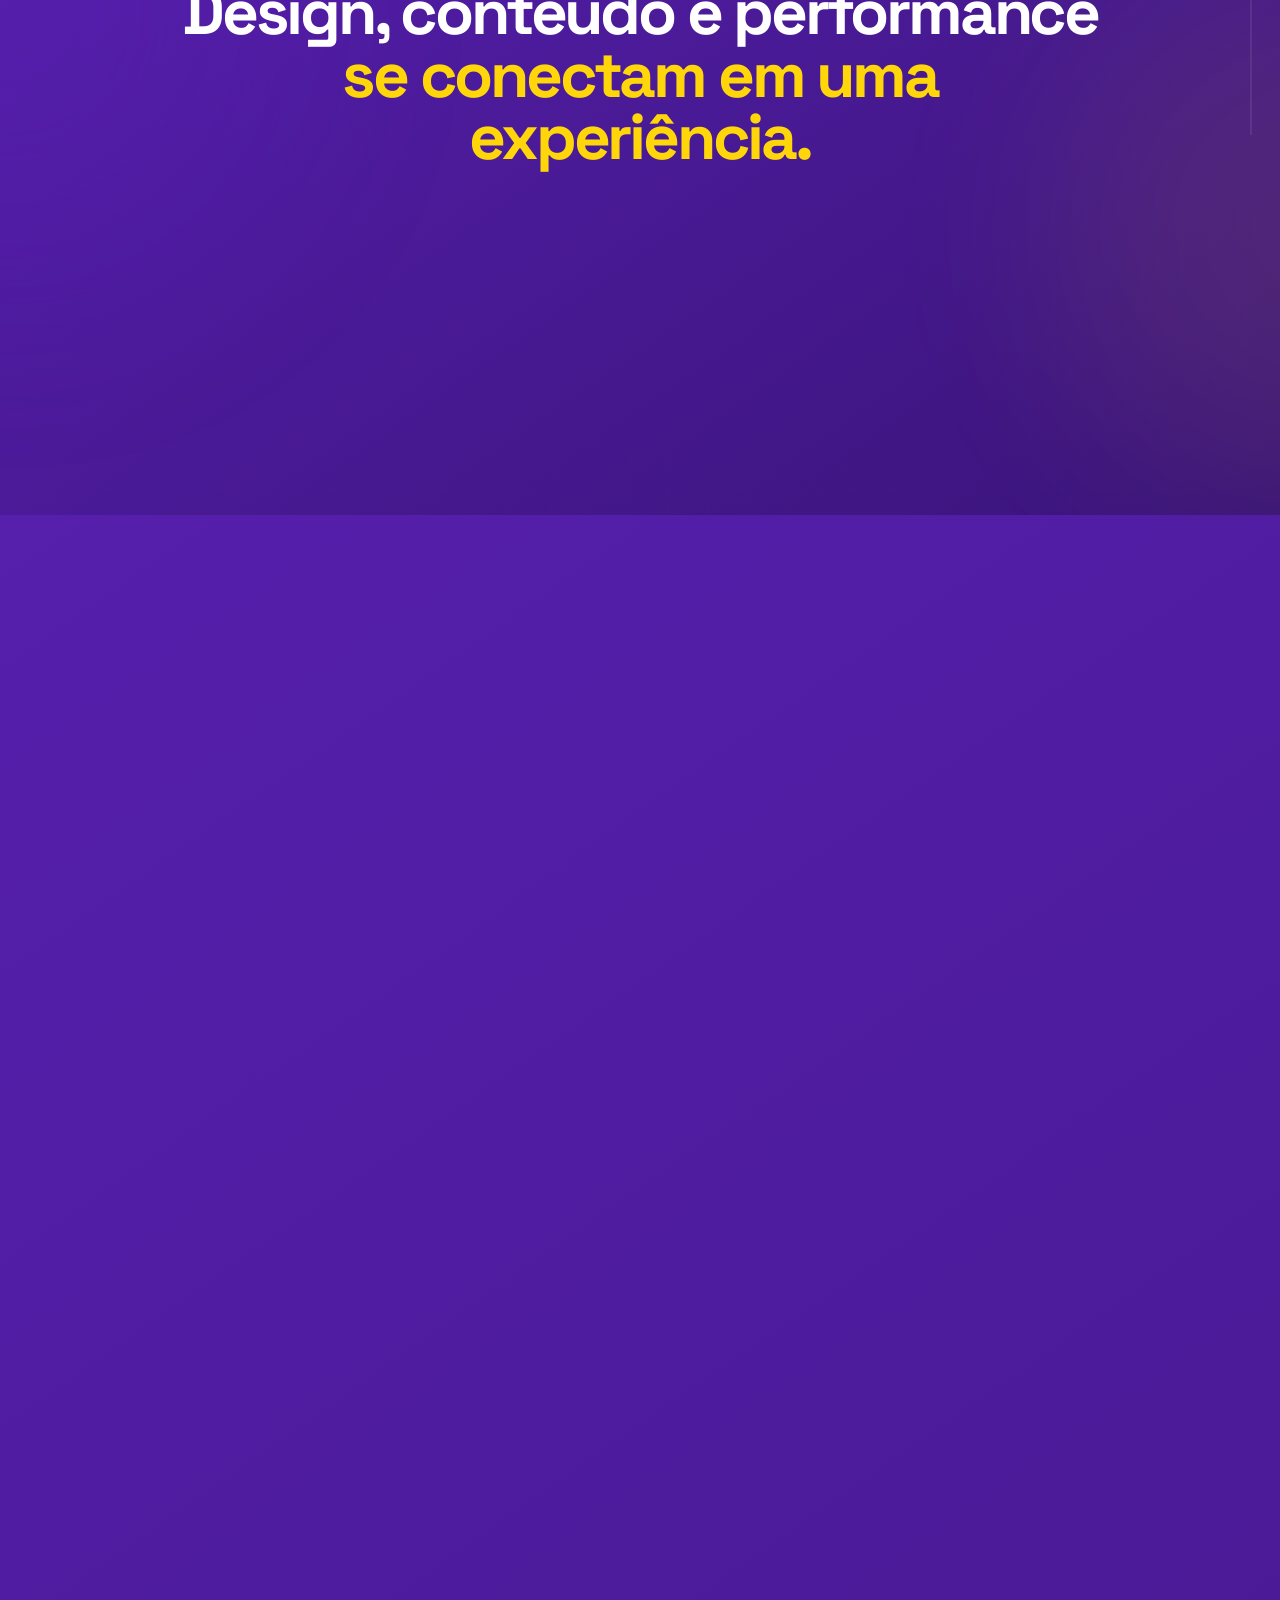
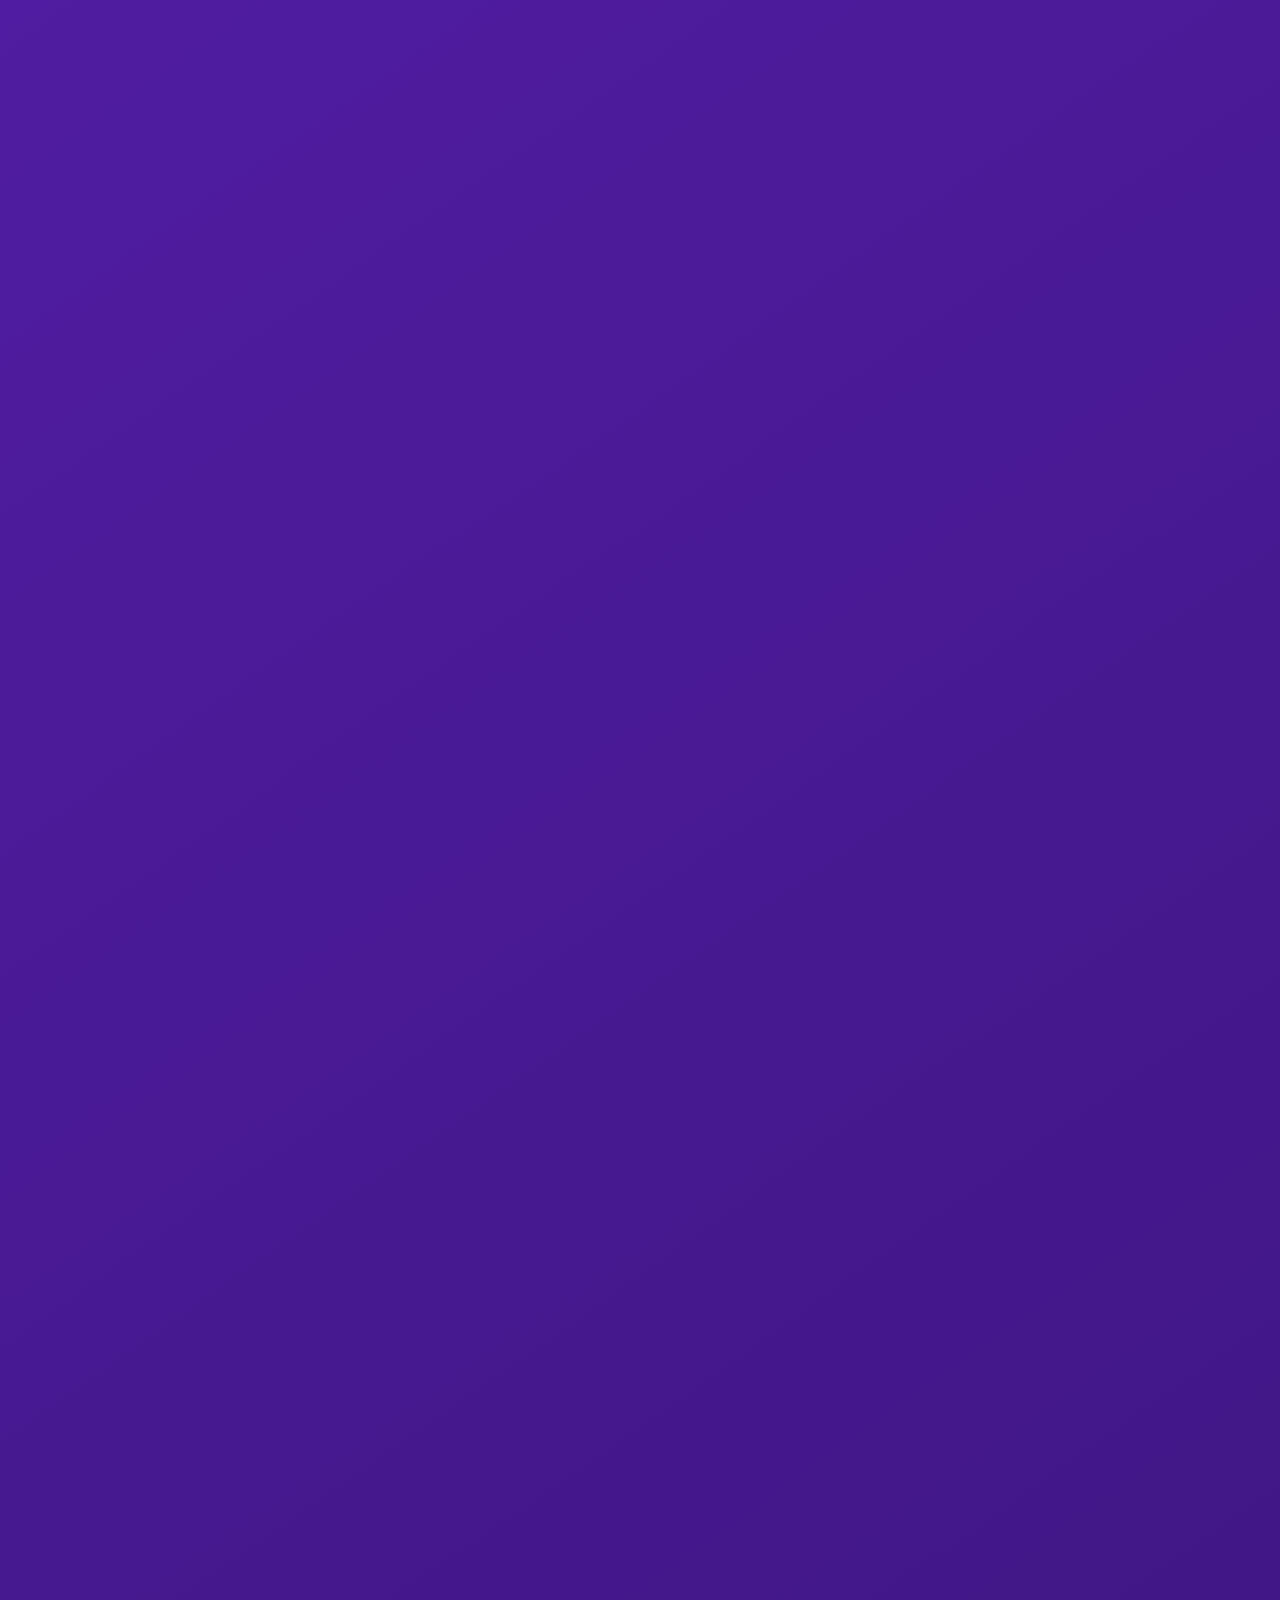
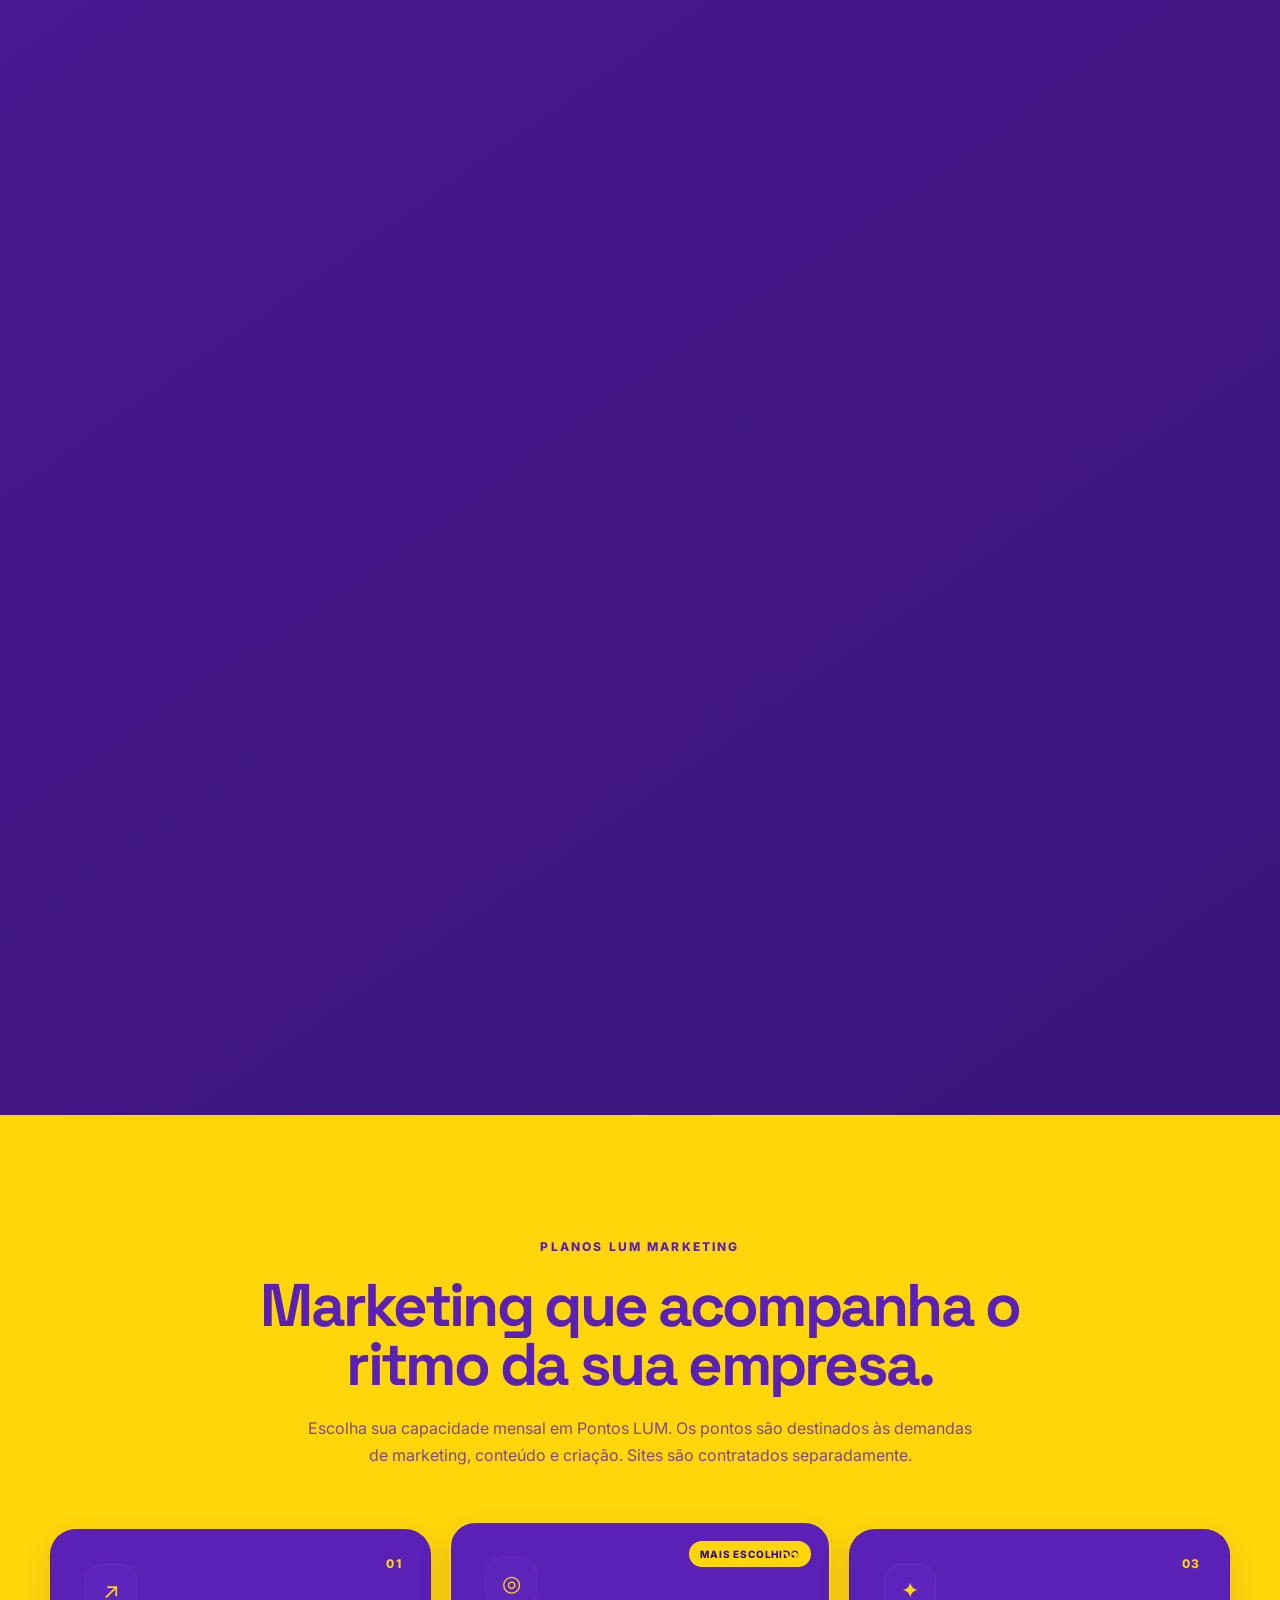
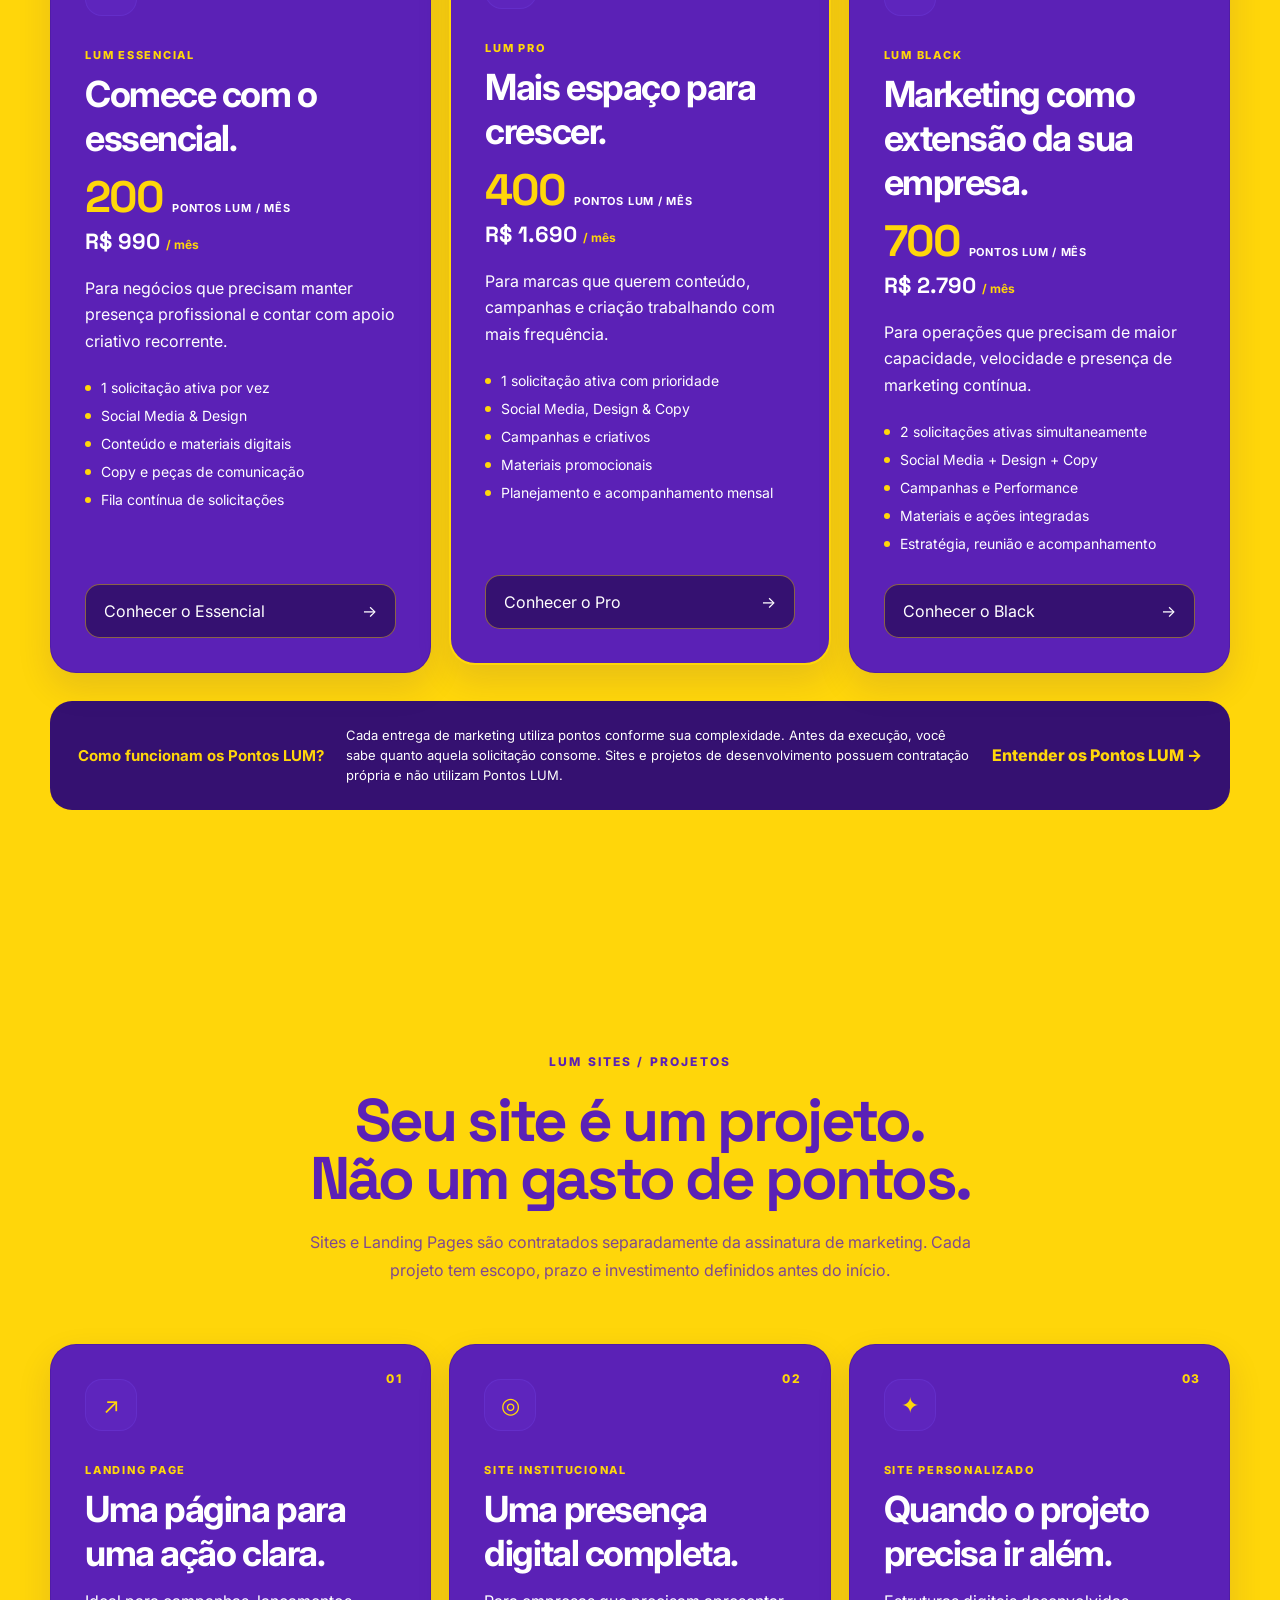
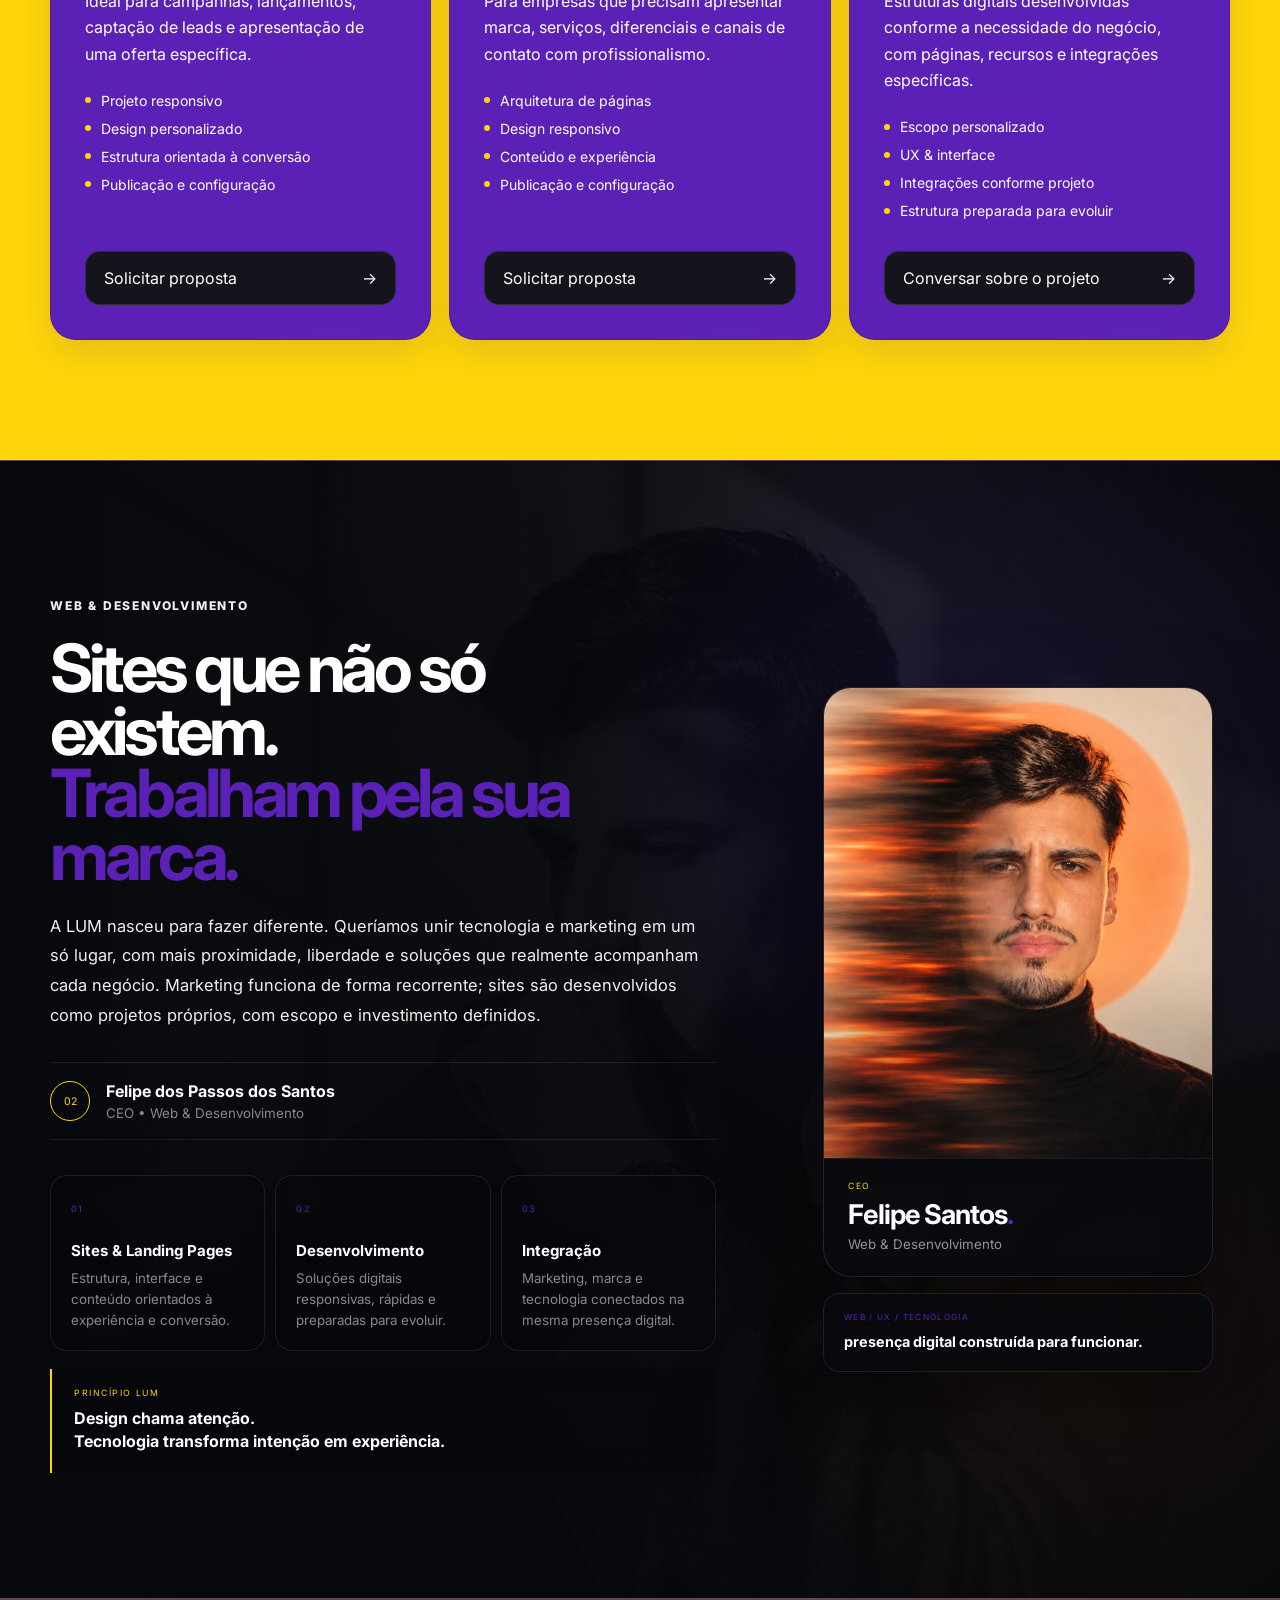
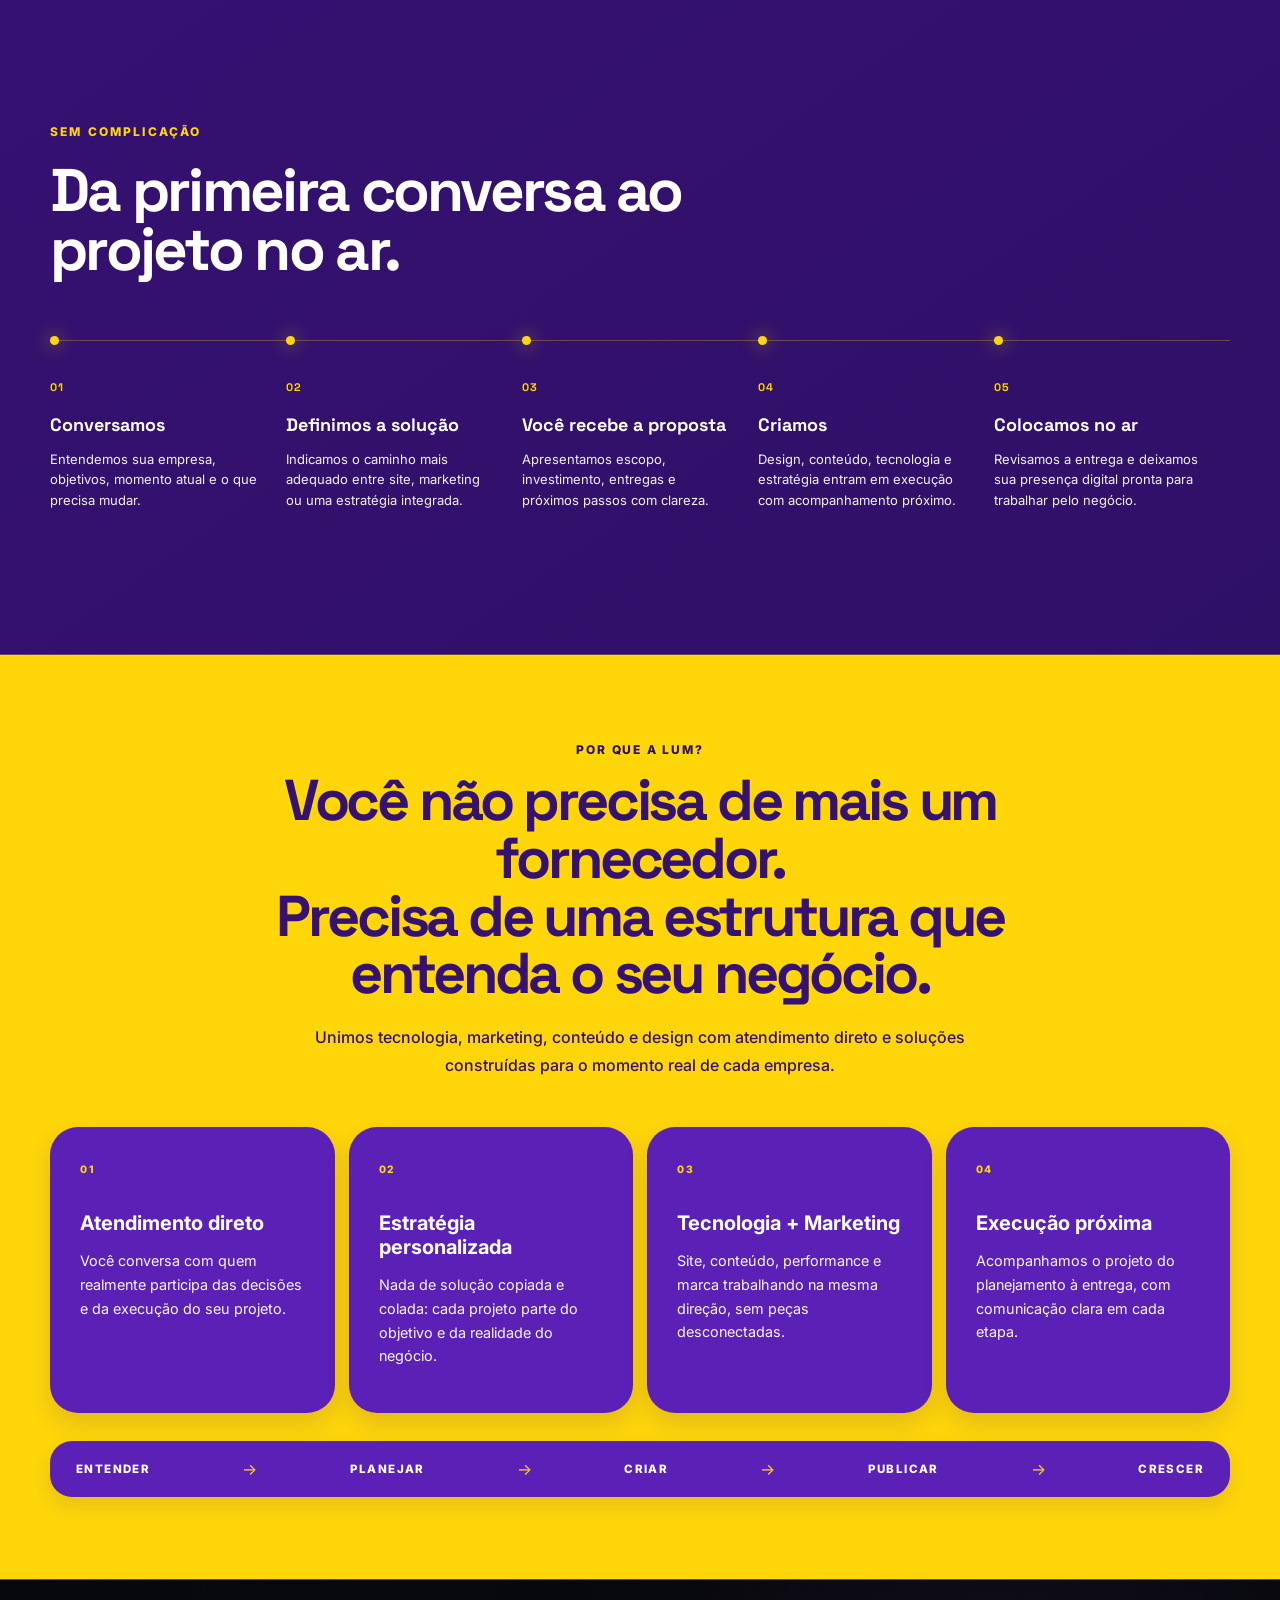
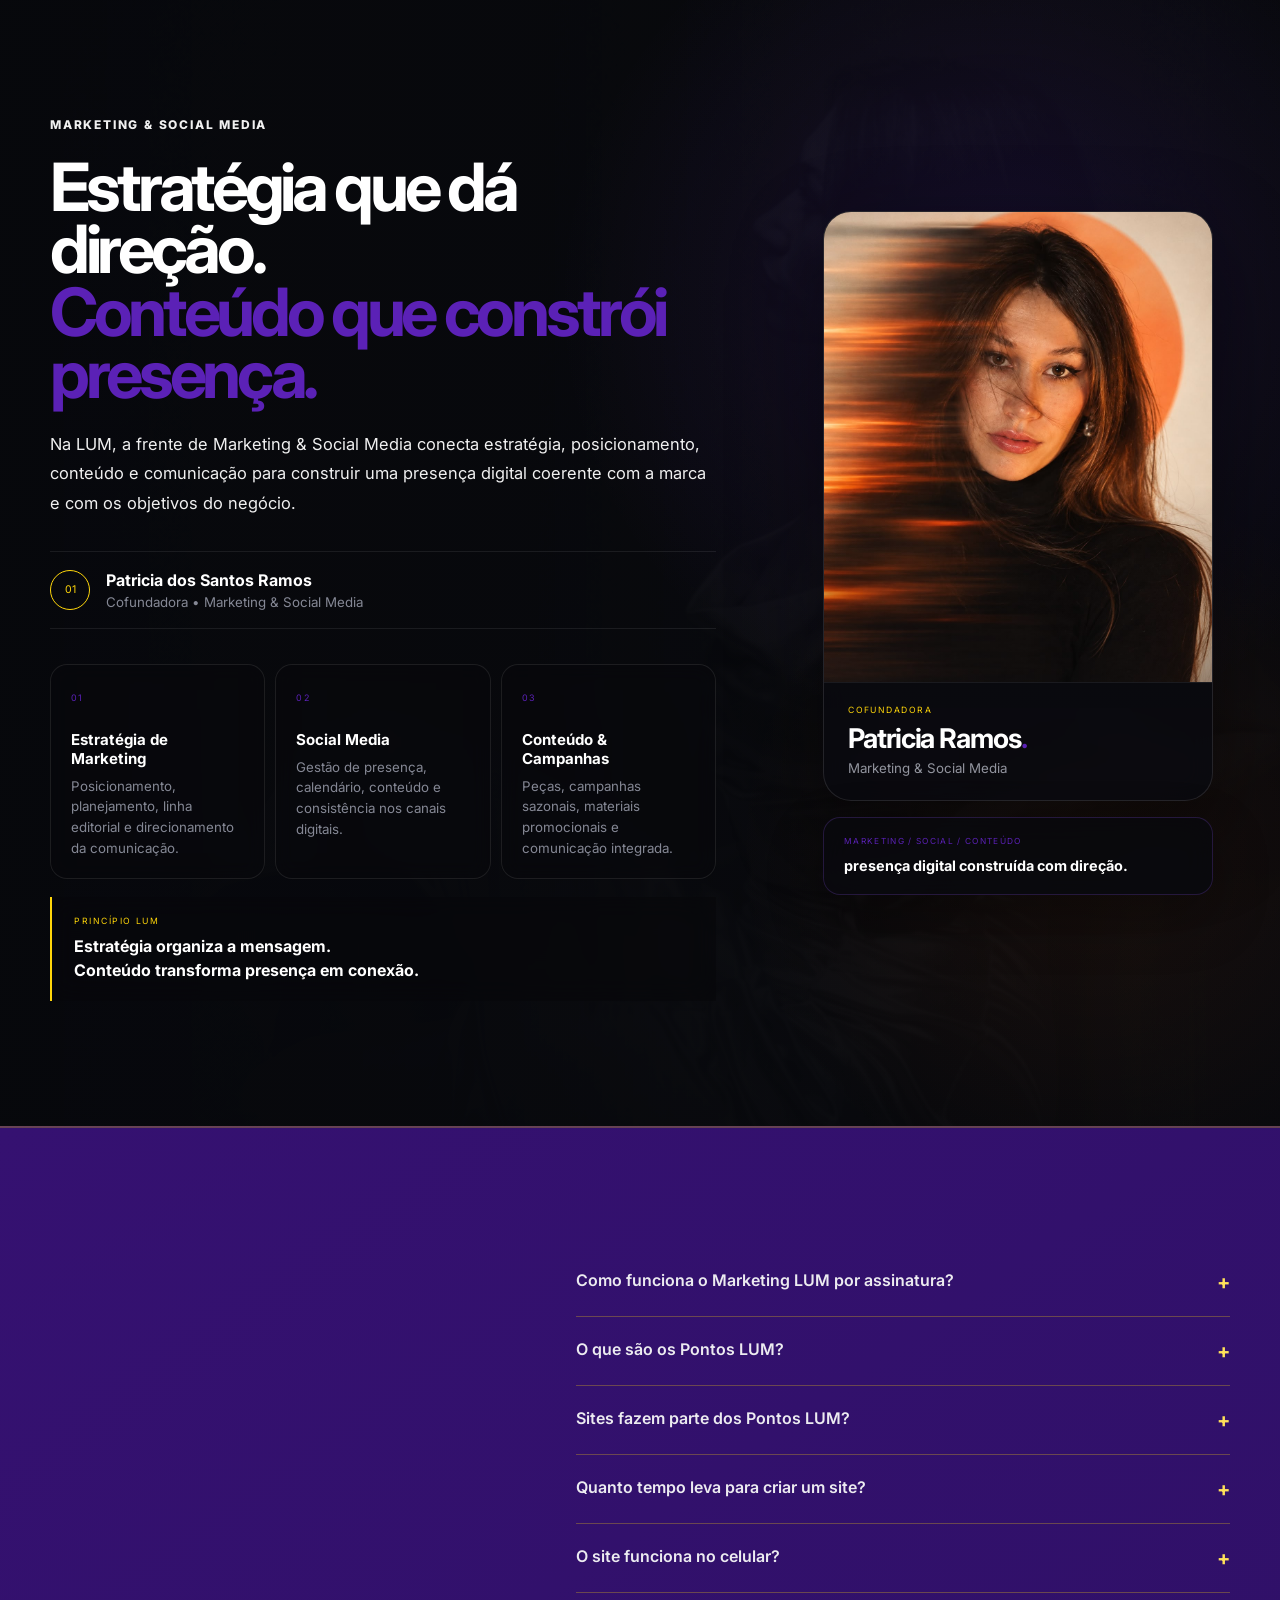
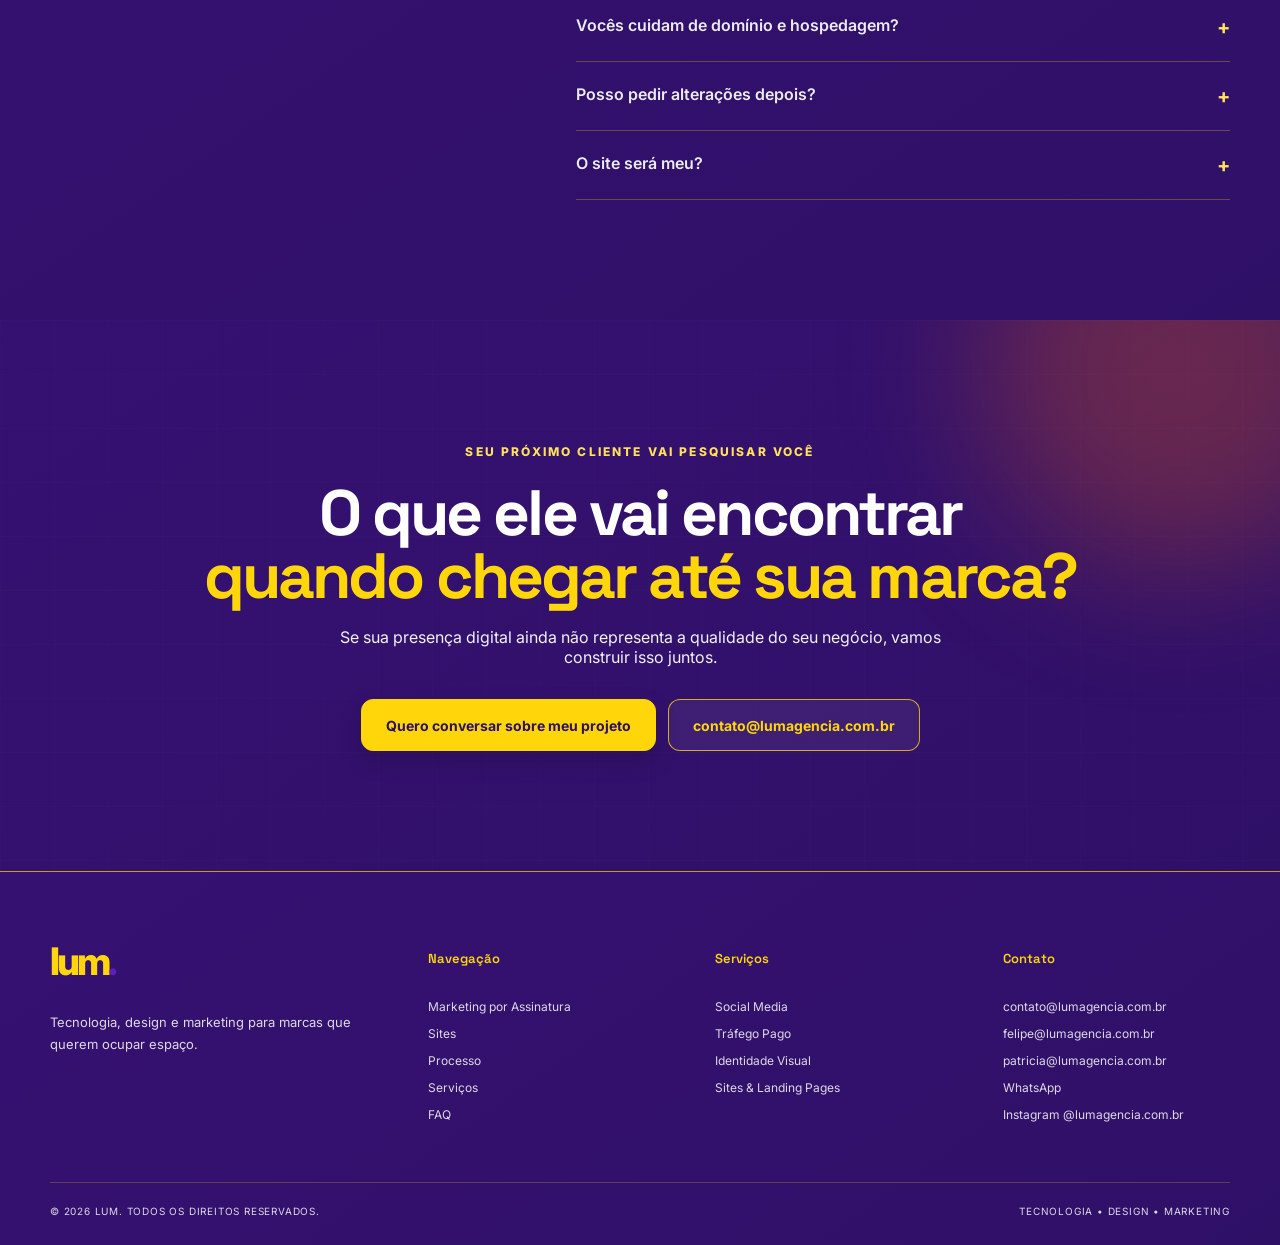
==== commit 281cae4f: "Atualiza planos LUM e separa sites da assinatura" ====
--- a/index.html
+++ b/index.html
@@ -15,15 +15,11 @@
 <div class="noise"></div>
 <header class="site-header">
 <div class="container nav-wrap">
-<a aria-label="LUM - Página inicial" class="brand" href="#inicio">
-<span class="brand-word">lum<span>.</span></span>
-</a>
-<button aria-expanded="false" aria-label="Abrir menu" class="menu-toggle">
-<span></span><span></span><span></span>
-</button>
+<a aria-label="LUM - Página inicial" class="brand" href="#inicio"><span class="brand-word">lum<span>.</span></span></a>
+<button aria-expanded="false" aria-label="Abrir menu" class="menu-toggle"><span></span><span></span><span></span></button>
 <nav class="main-nav">
 <a href="#assinatura">Assinatura</a>
-<a href="#sites">Soluções</a>
+<a href="#sites">Sites</a>
 <a href="#processo">Processo</a>
 <a href="#agencia360">Serviços</a>
 <a href="#marketing-lum">Marketing</a>
@@ -34,466 +30,33 @@
 </header>
 <main>
 <section class="hero lum-centered-hero" id="inicio">
-<div aria-hidden="true" class="lum-hero-art">
-<div aria-hidden="true" class="lum-elliptic-object">
-<div class="lum-ellipse-glow"></div>
-<div class="lum-ellipse-ring ellipse-ring-outer"></div>
-<div class="lum-ellipse-ring ellipse-ring-main"></div>
-<div class="lum-ellipse-ring ellipse-ring-inner"></div>
-<div class="lum-ellipse-streak streak-purple"></div>
-<div class="lum-ellipse-streak streak-orange"></div>
-<div class="lum-ellipse-spark spark-1"></div>
-<div class="lum-ellipse-spark spark-2"></div>
-<div class="lum-ellipse-spark spark-3"></div>
-</div>
-</div>
+<div aria-hidden="true" class="lum-hero-art"><div aria-hidden="true" class="lum-elliptic-object"><div class="lum-ellipse-glow"></div><div class="lum-ellipse-ring ellipse-ring-outer"></div><div class="lum-ellipse-ring ellipse-ring-main"></div><div class="lum-ellipse-ring ellipse-ring-inner"></div><div class="lum-ellipse-streak streak-purple"></div><div class="lum-ellipse-streak streak-orange"></div><div class="lum-ellipse-spark spark-1"></div><div class="lum-ellipse-spark spark-2"></div><div class="lum-ellipse-spark spark-3"></div></div></div>
 <div class="container lum-centered-inner">
-<div class="lum-hero-brand reveal">
-<span class="lum-hero-logo">lum<span>.</span></span>
-<small>TECNOLOGIA • MARKETING • CRIAÇÃO</small>
-</div>
-<div class="lum-centered-copy reveal delay-1">
-<h1>Uma agência <strong>por assinatura.</strong></h1>
-<p>Sua marca precisa ser <strong>impossível de ignorar.</strong></p>
-<div class="hero-actions lum-centered-actions">
-<a class="btn btn-primary btn-lg" href="https://wa.me/5551985308573?text=Ol%C3%A1%21%20Vim%20pelo%20site%20da%20LUM%20e%20gostaria%20de%20receber%20uma%20proposta%20para%20minha%20empresa." rel="noopener noreferrer" target="_blank">Quero receber uma proposta</a>
-<a class="btn btn-ghost btn-lg" href="#web-dev">Conhecer a LUM</a>
-</div>
-</div>
-<div aria-hidden="true" class="lum-scroll-cue">
-<span>DESCUBRA POR QUÊ</span>
-<i></i>
-</div>
+<div class="lum-hero-brand reveal"><span class="lum-hero-logo">lum<span>.</span></span><small>TECNOLOGIA • MARKETING • CRIAÇÃO</small></div>
+<div class="lum-centered-copy reveal delay-1"><h1>Uma agência <strong>por assinatura.</strong></h1><p>Sua marca precisa ser <strong>impossível de ignorar.</strong></p><div class="hero-actions lum-centered-actions"><a class="btn btn-primary btn-lg" href="https://wa.me/5551985308573?text=Ol%C3%A1%21%20Vim%20pelo%20site%20da%20LUM%20e%20gostaria%20de%20receber%20uma%20proposta%20para%20minha%20empresa." rel="noopener noreferrer" target="_blank">Quero receber uma proposta</a><a class="btn btn-ghost btn-lg" href="#web-dev">Conhecer a LUM</a></div></div>
+<div aria-hidden="true" class="lum-scroll-cue"><span>DESCUBRA POR QUÊ</span><i></i></div>
 </div>
 </section>
-<section aria-label="Dados de mercado sobre presença digital" class="market-proof-section">
-<div class="container">
-<div class="market-proof-intro reveal">
-<p class="eyebrow">DADOS DE MERCADO • NÃO SÃO MÉTRICAS DA LUM</p>
-<h2>Estar no digital deixou de ser diferencial.<br/><span>É parte da decisão de compra.</span></h2>
-</div>
-<div class="market-proof-grid">
-<article class="market-stat reveal">
-<strong>83<span>%</span></strong>
-<p>das pequenas empresas pesquisadas já possuem um site.</p>
-<a href="https://clutch.co/resources/state-of-small-business-websites-2025" rel="noopener" target="_blank">Fonte: Clutch, 2025 ↗</a>
-</article>
-<article class="market-stat reveal delay-1">
-<strong>56<span>%</span></strong>
-<p>dos pequenos negócios apontam o site como o lugar onde seus clientes podem comprar.</p>
-<a href="https://www.godaddy.com/research/explore-the-data/annual-report-2025" rel="noopener" target="_blank">Fonte: GoDaddy Research, 2025 ↗</a>
-</article>
-<article class="market-stat reveal delay-2">
-<strong>73<span>%</span></strong>
-<p>consideram a presença online crítica para marketing e credibilidade.</p>
-<a href="https://www.godaddy.com/research/explore-the-data/annual-report-2025" rel="noopener" target="_blank">Fonte: GoDaddy Research, 2025 ↗</a>
-</article>
-</div>
-<div class="market-credibility-note reveal">
-<span>01 / CREDIBILIDADE</span>
-<p>
-        Pesquisas do Stanford Web Credibility Project mostram que as pessoas avaliam rapidamente
-        a credibilidade de um site também pela apresentação visual — layout, tipografia,
-        imagens e consistência contam.
-      </p>
-<a href="https://credibility.stanford.edu/guidelines/" rel="noopener" target="_blank">Stanford Web Credibility Project ↗</a>
-</div>
-</div>
-</section>
-<section class="subscription-section" id="assinatura" aria-label="LUM Agência por Assinatura">
-<div class="container subscription-wrap">
-<div class="subscription-intro reveal">
-<span class="subscription-badge">UM NOVO JEITO DE TER UMA AGÊNCIA</span>
-<p class="eyebrow">LUM / AGÊNCIA POR ASSINATURA</p>
-<h2>Marketing e tecnologia<br/><span>sem começar do zero a cada demanda.</span></h2>
-<p class="subscription-lead">Em vez de contratar um novo projeto para cada necessidade, sua empresa mantém a LUM por perto através de uma assinatura. Você solicita, nós organizamos a prioridade e transformamos a demanda em entrega.</p>
-<div class="subscription-actions">
-<a class="btn btn-primary" href="https://wa.me/5551985308573?text=Ol%C3%A1%21%20Quero%20entender%20como%20funciona%20a%20LUM%20por%20assinatura." rel="noopener noreferrer" target="_blank">Quero conhecer a assinatura</a>
-<a class="subscription-anchor" href="#pontos-lum">Entender os Pontos LUM ↓</a>
-</div>
-</div>
-<div class="subscription-steps reveal delay-1">
-<article><span>01</span><strong>ASSINE</strong><p>Escolha o plano que acompanha o ritmo da sua empresa.</p></article>
-<article><span>02</span><strong>SOLICITE</strong><p>Envie as demandas de marketing, criação ou tecnologia.</p></article>
-<article><span>03</span><strong>PRODUZIMOS</strong><p>A LUM organiza a fila e executa cada solicitação.</p></article>
-<article><span>04</span><strong>CONTINUE</strong><p>Concluiu uma demanda? Seguimos para a próxima.</p></article>
-</div>
-<div class="lum-points-card reveal" id="pontos-lum">
-<div class="points-copy">
-<span class="points-label">PONTOS LUM</span>
-<h3>Uma assinatura que se adapta ao que você precisa agora.</h3>
-<p>Seu plano inclui <strong>Pontos LUM</strong>, usados para organizar as solicitações do mês. Cada tipo de entrega consome uma quantidade de pontos de acordo com sua complexidade. Assim, você pode distribuir sua assinatura entre diferentes necessidades sem ficar preso a um pacote engessado.</p>
-</div>
-<div class="points-examples" aria-label="Exemplos de uso dos Pontos LUM">
-<div><i>●</i><span><strong>Conteúdo</strong><small>posts, criativos e peças</small></span></div>
-<div><i>●●</i><span><strong>Campanhas</strong><small>ações e materiais integrados</small></span></div>
-<div><i>●●●</i><span><strong>Web &amp; Tech</strong><small>landing pages e evoluções digitais</small></span></div>
-<p>O consumo é informado antes da execução. Se os pontos do ciclo terminarem, você escolhe entre aguardar a renovação ou contratar pontos adicionais.</p>
-</div>
-</div>
-<p class="subscription-note reveal">Menos burocracia. Mais continuidade. <strong>Uma agência que acompanha a sua operação.</strong></p>
-</div>
-</section>
-<section aria-label="Experiência digital em movimento" class="scroll-story" id="experiencia">
-<div class="scroll-stage">
-<div class="scroll-stage-grid"></div>
-<div class="scroll-orb scroll-orb-purple"></div>
-<div class="scroll-orb scroll-orb-orange"></div>
-<div class="scroll-copy scroll-copy-start">
-<span class="section-kicker">Uma presença. Vários pontos de contato.</span>
-<h2>Design, conteúdo e performance<br/><span>se conectam em uma experiência.</span></h2>
-</div>
-<div class="story-fragment fragment-browser" data-fragment="browser">
-<div class="frag-top"><i></i><i></i><i></i><b>seusite.com.br</b></div>
-<div class="frag-browser-body">
-<span class="frag-kicker"></span>
-<strong></strong><strong class="short"></strong>
-<small></small><small class="short"></small>
-<button tabindex="-1">CONHEÇA</button>
-</div>
-</div>
-<div class="story-fragment fragment-social" data-fragment="social">
-<div class="social-head"><span class="social-avatar">N</span><div><b>LUM</b><small>@digitalstudio</small></div><i>•••</i></div>
-<div class="social-art"><span>MAKE<br/>DIGITAL<br/><em>MATTER.</em></span></div>
-<div class="social-actions">♡　◯　↗</div>
-</div>
-<div class="story-fragment fragment-ads" data-fragment="ads">
-<span class="tiny-label">CAMPANHA ATIVA</span>
-<div class="ad-value">ADS</div>
-<p>alcance, tráfego e conversão</p>
-<div class="ad-chart"><i></i><i></i><i></i><i></i><i></i><i></i></div>
-</div>
-<div class="story-fragment fragment-code" data-fragment="code">
-<div class="code-dots"><i></i><i></i><i></i></div>
-<pre><span>&lt;section</span> class=<b>"impact"</b><span>&gt;</span>
+<section aria-label="Dados de mercado sobre presença digital" class="market-proof-section"><div class="container"><div class="market-proof-intro reveal"><p class="eyebrow">DADOS DE MERCADO • NÃO SÃO MÉTRICAS DA LUM</p><h2>Estar no digital deixou de ser diferencial.<br/><span>É parte da decisão de compra.</span></h2></div><div class="market-proof-grid"><article class="market-stat reveal"><strong>83<span>%</span></strong><p>das pequenas empresas pesquisadas já possuem um site.</p><a href="https://clutch.co/resources/state-of-small-business-websites-2025" rel="noopener" target="_blank">Fonte: Clutch, 2025 ↗</a></article><article class="market-stat reveal delay-1"><strong>56<span>%</span></strong><p>dos pequenos negócios apontam o site como o lugar onde seus clientes podem comprar.</p><a href="https://www.godaddy.com/research/explore-the-data/annual-report-2025" rel="noopener" target="_blank">Fonte: GoDaddy Research, 2025 ↗</a></article><article class="market-stat reveal delay-2"><strong>73<span>%</span></strong><p>consideram a presença online crítica para marketing e credibilidade.</p><a href="https://www.godaddy.com/research/explore-the-data/annual-report-2025" rel="noopener" target="_blank">Fonte: GoDaddy Research, 2025 ↗</a></article></div><div class="market-credibility-note reveal"><span>01 / CREDIBILIDADE</span><p>Pesquisas do Stanford Web Credibility Project mostram que as pessoas avaliam rapidamente a credibilidade de um site também pela apresentação visual — layout, tipografia, imagens e consistência contam.</p><a href="https://credibility.stanford.edu/guidelines/" rel="noopener" target="_blank">Stanford Web Credibility Project ↗</a></div></div></section>
+<section class="subscription-section" id="assinatura" aria-label="LUM Marketing por Assinatura"><div class="container subscription-wrap"><div class="subscription-intro reveal"><span class="subscription-badge">UM NOVO JEITO DE TER MARKETING</span><p class="eyebrow">LUM / MARKETING POR ASSINATURA</p><h2>Marketing contínuo<br/><span>sem começar do zero a cada demanda.</span></h2><p class="subscription-lead">Em vez de contratar uma nova entrega para cada necessidade de marketing, sua empresa mantém a LUM por perto através de uma assinatura. Você solicita, nós organizamos a prioridade e transformamos a demanda em entrega.</p><div class="subscription-actions"><a class="btn btn-primary" href="https://wa.me/5551985308573?text=Ol%C3%A1%21%20Quero%20entender%20como%20funciona%20o%20Marketing%20LUM%20por%20assinatura." rel="noopener noreferrer" target="_blank">Quero conhecer a assinatura</a><a class="subscription-anchor" href="#pontos-lum">Entender os Pontos LUM ↓</a></div></div><div class="subscription-steps reveal delay-1"><article><span>01</span><strong>ASSINE</strong><p>Escolha o plano que acompanha o ritmo da sua empresa.</p></article><article><span>02</span><strong>SOLICITE</strong><p>Envie suas demandas de marketing, conteúdo e criação.</p></article><article><span>03</span><strong>PRODUZIMOS</strong><p>A LUM organiza a fila e executa cada solicitação.</p></article><article><span>04</span><strong>CONTINUE</strong><p>Concluiu uma demanda? Seguimos para a próxima.</p></article></div><div class="lum-points-card reveal" id="pontos-lum"><div class="points-copy"><span class="points-label">PONTOS LUM</span><h3>Uma assinatura que se adapta ao seu marketing.</h3><p>Seu plano inclui <strong>Pontos LUM</strong>, usados para organizar as solicitações de marketing do mês. Cada tipo de entrega consome uma quantidade de pontos de acordo com sua complexidade. Assim, você distribui sua assinatura entre diferentes necessidades sem ficar preso a um pacote engessado.</p></div><div class="points-examples" aria-label="Exemplos de uso dos Pontos LUM"><div><i>●</i><span><strong>Conteúdo</strong><small>posts, stories, carrosséis e copy</small></span></div><div><i>●●</i><span><strong>Design</strong><small>criativos e materiais digitais</small></span></div><div><i>●●●</i><span><strong>Campanhas</strong><small>ações e materiais integrados</small></span></div><p>O consumo é informado antes da execução. Sites e projetos de desenvolvimento são contratados separadamente e não consomem Pontos LUM.</p></div></div><p class="subscription-note reveal">Menos burocracia. Mais continuidade. <strong>Marketing que acompanha a sua operação.</strong></p></div></section>
+<section aria-label="Experiência digital em movimento" class="scroll-story" id="experiencia"><div class="scroll-stage"><div class="scroll-stage-grid"></div><div class="scroll-orb scroll-orb-purple"></div><div class="scroll-orb scroll-orb-orange"></div><div class="scroll-copy scroll-copy-start"><span class="section-kicker">Uma presença. Vários pontos de contato.</span><h2>Design, conteúdo e performance<br/><span>se conectam em uma experiência.</span></h2></div><div class="story-fragment fragment-browser" data-fragment="browser"><div class="frag-top"><i></i><i></i><i></i><b>seusite.com.br</b></div><div class="frag-browser-body"><span class="frag-kicker"></span><strong></strong><strong class="short"></strong><small></small><small class="short"></small><button tabindex="-1">CONHEÇA</button></div></div><div class="story-fragment fragment-social" data-fragment="social"><div class="social-head"><span class="social-avatar">N</span><div><b>LUM</b><small>@digitalstudio</small></div><i>•••</i></div><div class="social-art"><span>MAKE<br/>DIGITAL<br/><em>MATTER.</em></span></div><div class="social-actions">♡　◯　↗</div></div><div class="story-fragment fragment-ads" data-fragment="ads"><span class="tiny-label">CAMPANHA ATIVA</span><div class="ad-value">ADS</div><p>alcance, tráfego e conversão</p><div class="ad-chart"><i></i><i></i><i></i><i></i><i></i><i></i></div></div><div class="story-fragment fragment-code" data-fragment="code"><div class="code-dots"><i></i><i></i><i></i></div><pre><span>&lt;section</span> class=<b>"impact"</b><span>&gt;</span>
   <em>build</em>(brand);
   <em>convert</em>(traffic);
-<span>&lt;/section&gt;</span></pre>
-</div>
-<div class="story-fragment fragment-brand" data-fragment="brand">
-<div class="brand-swatch purple"></div><div class="brand-swatch orange"></div>
-<div class="brand-type">Aa</div>
-<small>IDENTIDADE<br/>QUE BRAND.</small>
-</div>
-<div aria-hidden="true" class="phone-assembly">
-<div class="phone-shell">
-<div class="phone-speaker"></div>
-<div class="phone-camera"></div>
-<div class="phone-inner">
-<div class="phone-page page-one">
-<div class="mobile-nav"><b>L.</b><span>MENU</span></div>
-<div class="mobile-hero">
-<small>DIGITAL STUDIO</small>
-<h3>Soluções que<br/><em>movem</em><br/>negócios.</h3>
-<p>Estratégia, design e tecnologia em uma única experiência.</p>
-<button tabindex="-1">COMEÇAR PROJETO ↗</button>
-</div>
-<div class="mobile-pill-row"><i>WEB</i><i>BRAND</i><i>ADS</i></div>
-</div>
-<div class="phone-page page-two">
-<div class="mobile-nav"><b>L.</b><span>SOLUÇÕES</span></div>
-<small>ESTRUTURAS DIGITAIS</small>
-<h3>Presença que<br/>gera <em>confiança.</em></h3>
-<div class="case-stack"><i></i><i></i><i></i></div>
-</div>
-<div class="phone-page page-three">
-<div class="mobile-nav"><b>L.</b><span>ESTRATÉGIA</span></div>
-<small>MARKETING + TECNOLOGIA</small>
-<div class="result-number">360°</div>
-<p>Uma estrutura digital conectada do primeiro clique à conversão.</p>
-<div class="result-lines"><i></i><i></i><i></i></div>
-</div>
-</div>
-</div>
-<div class="phone-shadow"></div>
-</div>
-<div class="scroll-copy scroll-copy-end">
-<span class="section-kicker">Tudo se conecta</span>
-<h2>Seu site no centro.<br/><span>Seu marketing em movimento.</span></h2>
-<p>Construímos o ecossistema digital para sua marca crescer com consistência.</p>
-<a class="btn btn-primary" href="#sites">Conhecer nossas soluções</a>
-</div>
-<div aria-hidden="true" class="scroll-progress"><span></span></div>
-</div>
-</section>
-<section class="section package-section subscription-plans-section" id="sites">
-<div class="container">
-<div class="section-heading reveal package-heading">
-<span class="section-kicker">PLANOS LUM POR ASSINATURA</span>
-<h2>Uma agência que acompanha <span>o ritmo da sua empresa.</span></h2>
-<p>Escolha sua capacidade mensal em Pontos LUM. Você solicita o que precisa, nós organizamos a fila e executamos as prioridades do seu negócio.</p>
-</div>
-<div class="package-grid">
-<article class="package-card reveal">
-<span class="package-number">01</span>
-<div class="package-icon">↗</div>
-<span class="package-label">LUM START</span>
-<h3>Comece com o essencial.</h3>
-<div class="package-points"><strong>200</strong><span>Pontos LUM / mês</span></div>
-<div class="package-price">R$ 990 <small>/ mês</small></div>
-<p>Para negócios que precisam manter presença profissional e contar com apoio criativo recorrente.</p>
-<ul>
-<li>1 solicitação ativa por vez</li>
-<li>Social Media &amp; Design</li>
-<li>Conteúdo e materiais digitais</li>
-<li>Ajustes simples em site</li>
-<li>Fila contínua de solicitações</li>
-</ul>
-<a class="package-open" href="https://wa.me/5551985308573?text=Ol%C3%A1%21%20Quero%20conhecer%20o%20plano%20LUM%20Start%20com%20200%20Pontos%20LUM." rel="noopener noreferrer" target="_blank">
-          Conhecer o Start <span>→</span>
-</a>
-</article>
-
-<article class="package-card featured subscription-featured reveal delay-1">
-<span class="package-tag">MAIS ESCOLHIDO</span>
-<span class="package-number">02</span>
-<div class="package-icon">◎</div>
-<span class="package-label">LUM GROWTH</span>
-<h3>Mais espaço para crescer.</h3>
-<div class="package-points"><strong>400</strong><span>Pontos LUM / mês</span></div>
-<div class="package-price">R$ 1.690 <small>/ mês</small></div>
-<p>Para marcas que querem conteúdo, campanhas e tecnologia trabalhando com mais frequência.</p>
-<ul>
-<li>1 solicitação ativa com prioridade</li>
-<li>Social Media, Design &amp; Copy</li>
-<li>Campanhas e criativos</li>
-<li>Landing Pages e alterações web</li>
-<li>Planejamento e acompanhamento mensal</li>
-</ul>
-<a class="package-open" href="https://wa.me/5551985308573?text=Ol%C3%A1%21%20Quero%20conhecer%20o%20plano%20LUM%20Growth%20com%20400%20Pontos%20LUM." rel="noopener noreferrer" target="_blank">
-          Conhecer o Growth <span>→</span>
-</a>
-</article>
-
-<article class="package-card combo reveal delay-2">
-<span class="package-number">03</span>
-<div class="package-icon">✦</div>
-<span class="package-label">LUM SCALE</span>
-<h3>Uma extensão da sua empresa.</h3>
-<div class="package-points"><strong>700</strong><span>Pontos LUM / mês</span></div>
-<div class="package-price">R$ 2.790 <small>/ mês</small></div>
-<p>Para operações que precisam de maior capacidade, velocidade e integração entre marketing e tecnologia.</p>
-<ul>
-<li>2 solicitações ativas simultaneamente</li>
-<li>Marketing + Design + Tecnologia</li>
-<li>Sites e Landing Pages</li>
-<li>Campanhas e Performance</li>
-<li>Estratégia, reunião e acompanhamento</li>
-</ul>
-<a class="package-open" href="https://wa.me/5551985308573?text=Ol%C3%A1%21%20Quero%20conhecer%20o%20plano%20LUM%20Scale%20com%20700%20Pontos%20LUM." rel="noopener noreferrer" target="_blank">
-          Conhecer o Scale <span>→</span>
-</a>
-</article>
-</div>
-<div class="package-points-note reveal">
-<strong>Como funcionam os Pontos LUM?</strong>
-<p style="color:#FFFFFF !important; opacity:1 !important; visibility:visible !important;">Cada entrega utiliza pontos conforme sua complexidade. Antes da execução, você sabe quanto aquela solicitação consome. Se precisar de mais capacidade no ciclo, pode contratar Pontos LUM adicionais.</p>
-<a href="#pontos-lum">Entender os Pontos LUM →</a>
-</div>
-</div>
-</section>
-<section class="founder-dev-section" id="web-dev">
-<div aria-hidden="true" class="founder-dev-backdrop"></div>
-<div class="container founder-dev-grid">
-<div class="founder-dev-copy reveal">
-<p class="eyebrow">WEB &amp; DESENVOLVIMENTO</p>
-<h2>Sites que não só existem.<br/><span>Trabalham pela sua marca.</span></h2>
-<p class="founder-dev-lead">
-        A LUM nasceu para fazer diferente. Queríamos unir tecnologia e marketing em um só lugar, com mais proximidade, liberdade e soluções que realmente acompanham cada negócio. Foi daí que surgiu a nossa forma de trabalhar: uma agência por assinatura, feita para crescer junto com cada marca.
-      </p>
-<div class="founder-dev-role">
-<span class="role-number">02</span>
-<div>
-<strong>Felipe dos Passos dos Santos</strong>
-<small>CEO • Web &amp; Desenvolvimento</small>
-</div>
-</div>
-<div class="dev-capabilities">
-<div>
-<span>01</span>
-<strong>Sites &amp; Landing Pages</strong>
-<small>Estrutura, interface e conteúdo orientados à experiência e conversão.</small>
-</div>
-<div>
-<span>02</span>
-<strong>Desenvolvimento</strong>
-<small>Soluções digitais responsivas, rápidas e preparadas para evoluir.</small>
-</div>
-<div>
-<span>03</span>
-<strong>Integração</strong>
-<small>Marketing, marca e tecnologia conectados na mesma presença digital.</small>
-</div>
-</div>
-<div class="dev-principle">
-<span>PRINCÍPIO LUM</span>
-<strong>Design chama atenção.<br/>Tecnologia transforma intenção em experiência.</strong>
-</div>
-</div>
-<div class="founder-dev-profile reveal delay-1">
-<div class="dev-profile-card">
-<div class="dev-profile-photo">
-<img alt="Felipe Santos, cofundador da LUM e responsável por Web e Desenvolvimento" src="assets/team/felipe-profile.png"/>
-</div>
-<div class="dev-profile-info">
-<span>CEO</span>
-<strong>Felipe Santos<span>.</span></strong>
-<small>Web &amp; Desenvolvimento</small>
-</div>
-</div>
-<div class="dev-floating-note">
-<span>WEB / UX / TECNOLOGIA</span>
-<strong>presença digital construída para funcionar.</strong>
-</div>
-</div>
-</div>
-</section>
-<section class="section process-section" id="processo">
-<div class="container">
-<div class="section-heading left reveal">
-<span class="section-kicker">SEM COMPLICAÇÃO</span>
-<h2>Da primeira conversa ao projeto no ar.</h2>
-</div>
-<div class="process-grid">
-<div class="process-item reveal"><span>01</span><h3>Conversamos</h3><p>Entendemos sua empresa, objetivos, momento atual e o que precisa mudar.</p></div>
-<div class="process-item reveal delay-1"><span>02</span><h3>Definimos a solução</h3><p>Indicamos o caminho mais adequado entre site, marketing ou uma estratégia integrada.</p></div>
-<div class="process-item reveal delay-2"><span>03</span><h3>Você recebe a proposta</h3><p>Apresentamos escopo, investimento, entregas e próximos passos com clareza.</p></div>
-<div class="process-item reveal"><span>04</span><h3>Criamos</h3><p>Design, conteúdo, tecnologia e estratégia entram em execução com acompanhamento próximo.</p></div>
-<div class="process-item reveal delay-1"><span>05</span><h3>Colocamos no ar</h3><p>Revisamos a entrega e deixamos sua presença digital pronta para trabalhar pelo negócio.</p></div>
-</div>
-</div>
-</section>
-<section class="lum-360-section" id="agencia360">
-<div class="container">
-<div class="section-heading">
-<p class="eyebrow">POR QUE A LUM?</p>
-<h2>Você não precisa de mais um fornecedor.<br/>Precisa de uma estrutura que entenda o seu negócio.</h2>
-<p>Unimos tecnologia, marketing, conteúdo e design com atendimento direto e soluções construídas para o momento real de cada empresa.</p>
-</div>
-<div class="lum-360-grid">
-<article><span>01</span><h3>Atendimento direto</h3><p>Você conversa com quem realmente participa das decisões e da execução do seu projeto.</p></article>
-<article><span>02</span><h3>Estratégia personalizada</h3><p>Nada de solução copiada e colada: cada projeto parte do objetivo e da realidade do negócio.</p></article>
-<article><span>03</span><h3>Tecnologia + Marketing</h3><p>Site, conteúdo, performance e marca trabalhando na mesma direção, sem peças desconectadas.</p></article>
-<article><span>04</span><h3>Execução próxima</h3><p>Acompanhamos o projeto do planejamento à entrega, com comunicação clara em cada etapa.</p></article>
-</div>
-<div class="lum-flow">
-<strong>ENTENDER</strong><i>→</i><strong>PLANEJAR</strong><i>→</i><strong>CRIAR</strong><i>→</i><strong>PUBLICAR</strong><i>→</i><strong>CRESCER</strong>
-</div>
-</div>
-</section>
-<section class="founder-dev-section founder-patricia-section" id="marketing-lum">
-<div aria-hidden="true" class="founder-dev-backdrop patricia-backdrop"></div>
-<div class="container founder-dev-grid">
-<div class="founder-dev-copy reveal">
-<p class="eyebrow">MARKETING &amp; SOCIAL MEDIA</p>
-<h2>
-        Estratégia que dá direção.<br/>
-<span>Conteúdo que constrói presença.</span>
-</h2>
-<p class="founder-dev-lead">
-        Na LUM, a frente de Marketing &amp; Social Media conecta estratégia, posicionamento,
-        conteúdo e comunicação para construir uma presença digital coerente com a marca
-        e com os objetivos do negócio.
-      </p>
-<div class="founder-dev-role">
-<span class="role-number">01</span>
-<div>
-<strong>Patricia dos Santos Ramos</strong>
-<small>Cofundadora • Marketing &amp; Social Media</small>
-</div>
-</div>
-<div class="dev-capabilities">
-<div>
-<span>01</span>
-<strong>Estratégia de Marketing</strong>
-<small>Posicionamento, planejamento, linha editorial e direcionamento da comunicação.</small>
-</div>
-<div>
-<span>02</span>
-<strong>Social Media</strong>
-<small>Gestão de presença, calendário, conteúdo e consistência nos canais digitais.</small>
-</div>
-<div>
-<span>03</span>
-<strong>Conteúdo &amp; Campanhas</strong>
-<small>Peças, campanhas sazonais, materiais promocionais e comunicação integrada.</small>
-</div>
-</div>
-<div class="dev-principle">
-<span>PRINCÍPIO LUM</span>
-<strong>
-          Estratégia organiza a mensagem.<br/>
-          Conteúdo transforma presença em conexão.
-        </strong>
-</div>
-
-</div>
-<div class="founder-dev-profile reveal delay-1">
-<div class="dev-profile-card">
-<div class="dev-profile-photo">
-<img alt="Patricia dos Santos Ramos, cofundadora da LUM e responsável por Marketing e Social Media" src="assets/team/patricia-profile.jpg"/>
-</div>
-<div class="dev-profile-info">
-<span>COFUNDADORA</span>
-<strong>Patricia Ramos<span>.</span></strong>
-<small>Marketing &amp; Social Media</small>
-</div>
-</div>
-<div class="dev-floating-note">
-<span>MARKETING / SOCIAL / CONTEÚDO</span>
-<strong>presença digital construída com direção.</strong>
-</div>
-</div>
-</div>
-</section>
-<section class="section faq-section" id="faq">
-<div class="container faq-layout">
-<div class="section-heading left reveal">
-<span class="section-kicker">FAQ</span>
-<h2>Perguntas frequentes.</h2>
-<p>Algumas respostas rápidas antes de começarmos seu projeto.</p>
-</div>
-<div class="faq-list reveal delay-1">
-<div class="faq-item"><button><span>Como funciona a LUM por assinatura?</span><b>+</b></button><div class="faq-answer"><p>Você escolhe um plano mensal e usa seus Pontos LUM para solicitar entregas de marketing, criação e tecnologia. As demandas são organizadas e executadas de acordo com a prioridade e a complexidade.</p></div></div>
-<div class="faq-item"><button><span>O que são os Pontos LUM?</span><b>+</b></button><div class="faq-answer"><p>São a unidade usada para organizar o consumo da assinatura. Antes de cada execução, informamos quantos pontos aquela demanda utiliza. Se os pontos do ciclo terminarem, você pode aguardar a renovação ou contratar pontos adicionais.</p></div></div>
-<div class="faq-item"><button><span>Quanto tempo leva para criar um site?</span><b>+</b></button><div class="faq-answer"><p>Depende do tamanho do projeto. Landing pages costumam ser mais rápidas; sites institucionais exigem mais etapas de conteúdo, design e revisão.</p></div></div>
-<div class="faq-item"><button><span>O site funciona no celular?</span><b>+</b></button><div class="faq-answer"><p>Sim. Todos os projetos são desenvolvidos com abordagem responsiva e prioridade para boa experiência em dispositivos móveis.</p></div></div>
-<div class="faq-item"><button><span>Vocês cuidam de domínio e hospedagem?</span><b>+</b></button><div class="faq-answer"><p>Podemos orientar todo o processo e configurar a publicação. Há opções gratuitas e pagas, dependendo da necessidade do projeto.</p></div></div>
-<div class="faq-item"><button><span>Posso pedir alterações depois?</span><b>+</b></button><div class="faq-answer"><p>Sim. O escopo inicial inclui etapas de revisão e também podemos oferecer manutenção e evolução contínua.</p></div></div>
-<div class="faq-item"><button><span>O site será meu?</span><b>+</b></button><div class="faq-answer"><p>Sim. Após a entrega e quitação do projeto, os arquivos e acessos definidos no contrato ficam disponíveis ao cliente.</p></div></div>
-</div>
-</div>
-</section>
-<section class="cta-section" id="contato">
-<div class="cta-grid"></div>
-<div class="container cta-inner reveal">
-<span class="section-kicker light">SEU PRÓXIMO CLIENTE VAI PESQUISAR VOCÊ</span>
-<h2>O que ele vai encontrar<br/><span>quando chegar até sua marca?</span></h2>
-<p>Se sua presença digital ainda não representa a qualidade do seu negócio, vamos construir isso juntos.</p>
-<div class="package-selection-summary" hidden="" id="packageSelectionSummary">
-<span>SUA ESCOLHA</span>
-<strong id="packageSelectionTitle"></strong>
-<small id="packageSelectionDescription"></small>
-</div>
-<div class="cta-actions">
-<a class="btn btn-light" href="https://wa.me/5551985308573?text=Ol%C3%A1%21%20Vim%20pelo%20site%20da%20LUM%20e%20gostaria%20de%20conversar%20sobre%20um%20projeto%20para%20minha%20empresa." rel="noopener noreferrer" target="_blank">Quero conversar sobre meu projeto</a>
-<a class="btn btn-outline-light" href="mailto:contato@lumagencia.com.br">contato@lumagencia.com.br</a>
-</div>
-</div>
-</section>
+<span>&lt;/section&gt;</span></pre></div><div class="story-fragment fragment-brand" data-fragment="brand"><div class="brand-swatch purple"></div><div class="brand-swatch orange"></div><div class="brand-type">Aa</div><small>IDENTIDADE<br/>QUE BRAND.</small></div><div aria-hidden="true" class="phone-assembly"><div class="phone-shell"><div class="phone-speaker"></div><div class="phone-camera"></div><div class="phone-inner"><div class="phone-page page-one"><div class="mobile-nav"><b>L.</b><span>MENU</span></div><div class="mobile-hero"><small>DIGITAL STUDIO</small><h3>Soluções que<br/><em>movem</em><br/>negócios.</h3><p>Estratégia, design e tecnologia em uma única experiência.</p><button tabindex="-1">COMEÇAR PROJETO ↗</button></div><div class="mobile-pill-row"><i>WEB</i><i>BRAND</i><i>ADS</i></div></div><div class="phone-page page-two"><div class="mobile-nav"><b>L.</b><span>SOLUÇÕES</span></div><small>ESTRUTURAS DIGITAIS</small><h3>Presença que<br/>gera <em>confiança.</em></h3><div class="case-stack"><i></i><i></i><i></i></div></div><div class="phone-page page-three"><div class="mobile-nav"><b>L.</b><span>ESTRATÉGIA</span></div><small>MARKETING + TECNOLOGIA</small><div class="result-number">360°</div><p>Uma estrutura digital conectada do primeiro clique à conversão.</p><div class="result-lines"><i></i><i></i><i></i></div></div></div></div><div class="phone-shadow"></div></div><div class="scroll-copy scroll-copy-end"><span class="section-kicker">Tudo se conecta</span><h2>Seu site no centro.<br/><span>Seu marketing em movimento.</span></h2><p>Construímos o ecossistema digital para sua marca crescer com consistência.</p><a class="btn btn-primary" href="#sites">Conhecer nossos sites</a></div><div aria-hidden="true" class="scroll-progress"><span></span></div></div></section>
+<section class="section package-section subscription-plans-section" id="planos"><div class="container"><div class="section-heading reveal package-heading"><span class="section-kicker">PLANOS LUM MARKETING</span><h2>Marketing que acompanha <span>o ritmo da sua empresa.</span></h2><p>Escolha sua capacidade mensal em Pontos LUM. Os pontos são destinados às demandas de marketing, conteúdo e criação. Sites são contratados separadamente.</p></div><div class="package-grid">
+<article class="package-card reveal"><span class="package-number">01</span><div class="package-icon">↗</div><span class="package-label">LUM ESSENCIAL</span><h3>Comece com o essencial.</h3><div class="package-points"><strong>200</strong><span>Pontos LUM / mês</span></div><div class="package-price">R$ 990 <small>/ mês</small></div><p>Para negócios que precisam manter presença profissional e contar com apoio criativo recorrente.</p><ul><li>1 solicitação ativa por vez</li><li>Social Media &amp; Design</li><li>Conteúdo e materiais digitais</li><li>Copy e peças de comunicação</li><li>Fila contínua de solicitações</li></ul><a class="package-open" href="https://wa.me/5551985308573?text=Ol%C3%A1%21%20Quero%20conhecer%20o%20plano%20LUM%20Essencial%20com%20200%20Pontos%20LUM." rel="noopener noreferrer" target="_blank">Conhecer o Essencial <span>→</span></a></article>
+<article class="package-card featured subscription-featured reveal delay-1"><span class="package-tag">MAIS ESCOLHIDO</span><span class="package-number">02</span><div class="package-icon">◎</div><span class="package-label">LUM PRO</span><h3>Mais espaço para crescer.</h3><div class="package-points"><strong>400</strong><span>Pontos LUM / mês</span></div><div class="package-price">R$ 1.690 <small>/ mês</small></div><p>Para marcas que querem conteúdo, campanhas e criação trabalhando com mais frequência.</p><ul><li>1 solicitação ativa com prioridade</li><li>Social Media, Design &amp; Copy</li><li>Campanhas e criativos</li><li>Materiais promocionais</li><li>Planejamento e acompanhamento mensal</li></ul><a class="package-open" href="https://wa.me/5551985308573?text=Ol%C3%A1%21%20Quero%20conhecer%20o%20plano%20LUM%20Pro%20com%20400%20Pontos%20LUM." rel="noopener noreferrer" target="_blank">Conhecer o Pro <span>→</span></a></article>
+<article class="package-card combo reveal delay-2"><span class="package-number">03</span><div class="package-icon">✦</div><span class="package-label">LUM BLACK</span><h3>Marketing como extensão da sua empresa.</h3><div class="package-points"><strong>700</strong><span>Pontos LUM / mês</span></div><div class="package-price">R$ 2.790 <small>/ mês</small></div><p>Para operações que precisam de maior capacidade, velocidade e presença de marketing contínua.</p><ul><li>2 solicitações ativas simultaneamente</li><li>Social Media + Design + Copy</li><li>Campanhas e Performance</li><li>Materiais e ações integradas</li><li>Estratégia, reunião e acompanhamento</li></ul><a class="package-open" href="https://wa.me/5551985308573?text=Ol%C3%A1%21%20Quero%20conhecer%20o%20plano%20LUM%20Black%20com%20700%20Pontos%20LUM." rel="noopener noreferrer" target="_blank">Conhecer o Black <span>→</span></a></article>
+</div><div class="package-points-note reveal"><strong>Como funcionam os Pontos LUM?</strong><p style="color:#FFFFFF !important; opacity:1 !important; visibility:visible !important;">Cada entrega de marketing utiliza pontos conforme sua complexidade. Antes da execução, você sabe quanto aquela solicitação consome. Sites e projetos de desenvolvimento possuem contratação própria e não utilizam Pontos LUM.</p><a href="#pontos-lum">Entender os Pontos LUM →</a></div></div></section>
+<section class="section package-section" id="sites"><div class="container"><div class="section-heading reveal package-heading"><span class="section-kicker">LUM SITES / PROJETOS</span><h2>Seu site é um projeto.<br/><span>Não um gasto de pontos.</span></h2><p>Sites e Landing Pages são contratados separadamente da assinatura de marketing. Cada projeto tem escopo, prazo e investimento definidos antes do início.</p></div><div class="package-grid"><article class="package-card reveal"><span class="package-number">01</span><div class="package-icon">↗</div><span class="package-label">LANDING PAGE</span><h3>Uma página para uma ação clara.</h3><p>Ideal para campanhas, lançamentos, captação de leads e apresentação de uma oferta específica.</p><ul><li>Projeto responsivo</li><li>Design personalizado</li><li>Estrutura orientada à conversão</li><li>Publicação e configuração</li></ul><a class="package-open" href="https://wa.me/5551985308573?text=Ol%C3%A1%21%20Quero%20uma%20proposta%20para%20Landing%20Page." rel="noopener noreferrer" target="_blank">Solicitar proposta <span>→</span></a></article><article class="package-card featured reveal delay-1"><span class="package-number">02</span><div class="package-icon">◎</div><span class="package-label">SITE INSTITUCIONAL</span><h3>Uma presença digital completa.</h3><p>Para empresas que precisam apresentar marca, serviços, diferenciais e canais de contato com profissionalismo.</p><ul><li>Arquitetura de páginas</li><li>Design responsivo</li><li>Conteúdo e experiência</li><li>Publicação e configuração</li></ul><a class="package-open" href="https://wa.me/5551985308573?text=Ol%C3%A1%21%20Quero%20uma%20proposta%20para%20Site%20Institucional." rel="noopener noreferrer" target="_blank">Solicitar proposta <span>→</span></a></article><article class="package-card combo reveal delay-2"><span class="package-number">03</span><div class="package-icon">✦</div><span class="package-label">SITE PERSONALIZADO</span><h3>Quando o projeto precisa ir além.</h3><p>Estruturas digitais desenvolvidas conforme a necessidade do negócio, com páginas, recursos e integrações específicas.</p><ul><li>Escopo personalizado</li><li>UX &amp; interface</li><li>Integrações conforme projeto</li><li>Estrutura preparada para evoluir</li></ul><a class="package-open" href="https://wa.me/5551985308573?text=Ol%C3%A1%21%20Quero%20conversar%20sobre%20um%20projeto%20de%20site%20personalizado." rel="noopener noreferrer" target="_blank">Conversar sobre o projeto <span>→</span></a></article></div></div></section>
+<section class="founder-dev-section" id="web-dev"><div aria-hidden="true" class="founder-dev-backdrop"></div><div class="container founder-dev-grid"><div class="founder-dev-copy reveal"><p class="eyebrow">WEB &amp; DESENVOLVIMENTO</p><h2>Sites que não só existem.<br/><span>Trabalham pela sua marca.</span></h2><p class="founder-dev-lead">A LUM nasceu para fazer diferente. Queríamos unir tecnologia e marketing em um só lugar, com mais proximidade, liberdade e soluções que realmente acompanham cada negócio. Marketing funciona de forma recorrente; sites são desenvolvidos como projetos próprios, com escopo e investimento definidos.</p><div class="founder-dev-role"><span class="role-number">02</span><div><strong>Felipe dos Passos dos Santos</strong><small>CEO • Web &amp; Desenvolvimento</small></div></div><div class="dev-capabilities"><div><span>01</span><strong>Sites &amp; Landing Pages</strong><small>Estrutura, interface e conteúdo orientados à experiência e conversão.</small></div><div><span>02</span><strong>Desenvolvimento</strong><small>Soluções digitais responsivas, rápidas e preparadas para evoluir.</small></div><div><span>03</span><strong>Integração</strong><small>Marketing, marca e tecnologia conectados na mesma presença digital.</small></div></div><div class="dev-principle"><span>PRINCÍPIO LUM</span><strong>Design chama atenção.<br/>Tecnologia transforma intenção em experiência.</strong></div></div><div class="founder-dev-profile reveal delay-1"><div class="dev-profile-card"><div class="dev-profile-photo"><img alt="Felipe Santos, cofundador da LUM e responsável por Web e Desenvolvimento" src="assets/team/felipe-profile.png"/></div><div class="dev-profile-info"><span>CEO</span><strong>Felipe Santos<span>.</span></strong><small>Web &amp; Desenvolvimento</small></div></div><div class="dev-floating-note"><span>WEB / UX / TECNOLOGIA</span><strong>presença digital construída para funcionar.</strong></div></div></div></section>
+<section class="section process-section" id="processo"><div class="container"><div class="section-heading left reveal"><span class="section-kicker">SEM COMPLICAÇÃO</span><h2>Da primeira conversa ao projeto no ar.</h2></div><div class="process-grid"><div class="process-item reveal"><span>01</span><h3>Conversamos</h3><p>Entendemos sua empresa, objetivos, momento atual e o que precisa mudar.</p></div><div class="process-item reveal delay-1"><span>02</span><h3>Definimos a solução</h3><p>Indicamos o caminho mais adequado entre site, marketing ou uma estratégia integrada.</p></div><div class="process-item reveal delay-2"><span>03</span><h3>Você recebe a proposta</h3><p>Apresentamos escopo, investimento, entregas e próximos passos com clareza.</p></div><div class="process-item reveal"><span>04</span><h3>Criamos</h3><p>Design, conteúdo, tecnologia e estratégia entram em execução com acompanhamento próximo.</p></div><div class="process-item reveal delay-1"><span>05</span><h3>Colocamos no ar</h3><p>Revisamos a entrega e deixamos sua presença digital pronta para trabalhar pelo negócio.</p></div></div></div></section>
+<section class="lum-360-section" id="agencia360"><div class="container"><div class="section-heading"><p class="eyebrow">POR QUE A LUM?</p><h2>Você não precisa de mais um fornecedor.<br/>Precisa de uma estrutura que entenda o seu negócio.</h2><p>Unimos tecnologia, marketing, conteúdo e design com atendimento direto e soluções construídas para o momento real de cada empresa.</p></div><div class="lum-360-grid"><article><span>01</span><h3>Atendimento direto</h3><p>Você conversa com quem realmente participa das decisões e da execução do seu projeto.</p></article><article><span>02</span><h3>Estratégia personalizada</h3><p>Nada de solução copiada e colada: cada projeto parte do objetivo e da realidade do negócio.</p></article><article><span>03</span><h3>Tecnologia + Marketing</h3><p>Site, conteúdo, performance e marca trabalhando na mesma direção, sem peças desconectadas.</p></article><article><span>04</span><h3>Execução próxima</h3><p>Acompanhamos o projeto do planejamento à entrega, com comunicação clara em cada etapa.</p></article></div><div class="lum-flow"><strong>ENTENDER</strong><i>→</i><strong>PLANEJAR</strong><i>→</i><strong>CRIAR</strong><i>→</i><strong>PUBLICAR</strong><i>→</i><strong>CRESCER</strong></div></div></section>
+<section class="founder-dev-section founder-patricia-section" id="marketing-lum"><div aria-hidden="true" class="founder-dev-backdrop patricia-backdrop"></div><div class="container founder-dev-grid"><div class="founder-dev-copy reveal"><p class="eyebrow">MARKETING &amp; SOCIAL MEDIA</p><h2>Estratégia que dá direção.<br/><span>Conteúdo que constrói presença.</span></h2><p class="founder-dev-lead">Na LUM, a frente de Marketing &amp; Social Media conecta estratégia, posicionamento, conteúdo e comunicação para construir uma presença digital coerente com a marca e com os objetivos do negócio.</p><div class="founder-dev-role"><span class="role-number">01</span><div><strong>Patricia dos Santos Ramos</strong><small>Cofundadora • Marketing &amp; Social Media</small></div></div><div class="dev-capabilities"><div><span>01</span><strong>Estratégia de Marketing</strong><small>Posicionamento, planejamento, linha editorial e direcionamento da comunicação.</small></div><div><span>02</span><strong>Social Media</strong><small>Gestão de presença, calendário, conteúdo e consistência nos canais digitais.</small></div><div><span>03</span><strong>Conteúdo &amp; Campanhas</strong><small>Peças, campanhas sazonais, materiais promocionais e comunicação integrada.</small></div></div><div class="dev-principle"><span>PRINCÍPIO LUM</span><strong>Estratégia organiza a mensagem.<br/>Conteúdo transforma presença em conexão.</strong></div></div><div class="founder-dev-profile reveal delay-1"><div class="dev-profile-card"><div class="dev-profile-photo"><img alt="Patricia dos Santos Ramos, cofundadora da LUM e responsável por Marketing e Social Media" src="assets/team/patricia-profile.jpg"/></div><div class="dev-profile-info"><span>COFUNDADORA</span><strong>Patricia Ramos<span>.</span></strong><small>Marketing &amp; Social Media</small></div></div><div class="dev-floating-note"><span>MARKETING / SOCIAL / CONTEÚDO</span><strong>presença digital construída com direção.</strong></div></div></div></section>
+<section class="section faq-section" id="faq"><div class="container faq-layout"><div class="section-heading left reveal"><span class="section-kicker">FAQ</span><h2>Perguntas frequentes.</h2><p>Algumas respostas rápidas antes de começarmos seu projeto.</p></div><div class="faq-list reveal delay-1"><div class="faq-item"><button><span>Como funciona o Marketing LUM por assinatura?</span><b>+</b></button><div class="faq-answer"><p>Você escolhe um plano mensal e usa seus Pontos LUM para solicitar entregas de marketing, conteúdo e criação. Sites e projetos de desenvolvimento são contratados separadamente.</p></div></div><div class="faq-item"><button><span>O que são os Pontos LUM?</span><b>+</b></button><div class="faq-answer"><p>São a unidade usada para organizar o consumo da assinatura de marketing. Antes de cada execução, informamos quantos pontos aquela demanda utiliza. Se os pontos do ciclo terminarem, você pode aguardar a renovação ou contratar pontos adicionais.</p></div></div><div class="faq-item"><button><span>Sites fazem parte dos Pontos LUM?</span><b>+</b></button><div class="faq-answer"><p>Não. Sites e Landing Pages são projetos contratados separadamente, com escopo, prazo e investimento definidos antes do início.</p></div></div><div class="faq-item"><button><span>Quanto tempo leva para criar um site?</span><b>+</b></button><div class="faq-answer"><p>Depende do tamanho do projeto. Landing pages costumam ser mais rápidas; sites institucionais exigem mais etapas de conteúdo, design e revisão.</p></div></div><div class="faq-item"><button><span>O site funciona no celular?</span><b>+</b></button><div class="faq-answer"><p>Sim. Todos os projetos são desenvolvidos com abordagem responsiva e prioridade para boa experiência em dispositivos móveis.</p></div></div><div class="faq-item"><button><span>Vocês cuidam de domínio e hospedagem?</span><b>+</b></button><div class="faq-answer"><p>Podemos orientar todo o processo e configurar a publicação. Há opções gratuitas e pagas, dependendo da necessidade do projeto.</p></div></div><div class="faq-item"><button><span>Posso pedir alterações depois?</span><b>+</b></button><div class="faq-answer"><p>Sim. O escopo inicial inclui etapas de revisão e também podemos oferecer manutenção e evolução contínua.</p></div></div><div class="faq-item"><button><span>O site será meu?</span><b>+</b></button><div class="faq-answer"><p>Sim. Após a entrega e quitação do projeto, os arquivos e acessos definidos no contrato ficam disponíveis ao cliente.</p></div></div></div></div></section>
+<section class="cta-section" id="contato"><div class="cta-grid"></div><div class="container cta-inner reveal"><span class="section-kicker light">SEU PRÓXIMO CLIENTE VAI PESQUISAR VOCÊ</span><h2>O que ele vai encontrar<br/><span>quando chegar até sua marca?</span></h2><p>Se sua presença digital ainda não representa a qualidade do seu negócio, vamos construir isso juntos.</p><div class="package-selection-summary" hidden="" id="packageSelectionSummary"><span>SUA ESCOLHA</span><strong id="packageSelectionTitle"></strong><small id="packageSelectionDescription"></small></div><div class="cta-actions"><a class="btn btn-light" href="https://wa.me/5551985308573?text=Ol%C3%A1%21%20Vim%20pelo%20site%20da%20LUM%20e%20gostaria%20de%20conversar%20sobre%20um%20projeto%20para%20minha%20empresa." rel="noopener noreferrer" target="_blank">Quero conversar sobre meu projeto</a><a class="btn btn-outline-light" href="mailto:contato@lumagencia.com.br">contato@lumagencia.com.br</a></div></div></section>
 </main>
-<footer class="site-footer">
-<div class="container footer-grid">
-<div>
-<a class="brand footer-brand" href="#inicio"><span class="brand-word">lum<span>.</span></span></a>
-<p>Tecnologia, design e marketing para marcas que querem ocupar espaço.</p>
-</div>
-<div><h4>Navegação</h4><a href="#assinatura">Agência por Assinatura</a><a href="#sites">Soluções</a><a href="#processo">Processo</a><a href="#agencia360">Serviços</a><a href="#faq">FAQ</a></div>
-<div><h4>Serviços</h4><a href="#marketing-lum">Social Media</a><a href="#marketing-lum">Tráfego Pago</a><a href="#marketing-lum">Identidade Visual</a></div>
-<div><h4>Contato</h4><a href="mailto:contato@lumagencia.com.br">contato@lumagencia.com.br</a><a href="mailto:felipe@lumagencia.com.br">felipe@lumagencia.com.br</a><a href="mailto:patricia@lumagencia.com.br">patricia@lumagencia.com.br</a><a href="https://wa.me/5551985308573" rel="noopener noreferrer" target="_blank">WhatsApp</a><a href="https://www.instagram.com/lumagencia.com.br/" rel="noopener noreferrer" target="_blank">Instagram @lumagencia.com.br</a></div>
-</div>
-<div class="container footer-bottom"><span>© 2026 LUM. Todos os direitos reservados.</span><span>Tecnologia • Design • Marketing</span></div>
-</footer>
+<footer class="site-footer"><div class="container footer-grid"><div><a class="brand footer-brand" href="#inicio"><span class="brand-word">lum<span>.</span></span></a><p>Tecnologia, design e marketing para marcas que querem ocupar espaço.</p></div><div><h4>Navegação</h4><a href="#assinatura">Marketing por Assinatura</a><a href="#sites">Sites</a><a href="#processo">Processo</a><a href="#agencia360">Serviços</a><a href="#faq">FAQ</a></div><div><h4>Serviços</h4><a href="#marketing-lum">Social Media</a><a href="#marketing-lum">Tráfego Pago</a><a href="#marketing-lum">Identidade Visual</a><a href="#sites">Sites &amp; Landing Pages</a></div><div><h4>Contato</h4><a href="mailto:contato@lumagencia.com.br">contato@lumagencia.com.br</a><a href="mailto:felipe@lumagencia.com.br">felipe@lumagencia.com.br</a><a href="mailto:patricia@lumagencia.com.br">patricia@lumagencia.com.br</a><a href="https://wa.me/5551985308573" rel="noopener noreferrer" target="_blank">WhatsApp</a><a href="https://www.instagram.com/lumagencia.com.br/" rel="noopener noreferrer" target="_blank">Instagram @lumagencia.com.br</a></div></div><div class="container footer-bottom"><span>© 2026 LUM. Todos os direitos reservados.</span><span>Tecnologia • Design • Marketing</span></div></footer>
 <script src="js/main.js"></script>
 </body>
 </html>
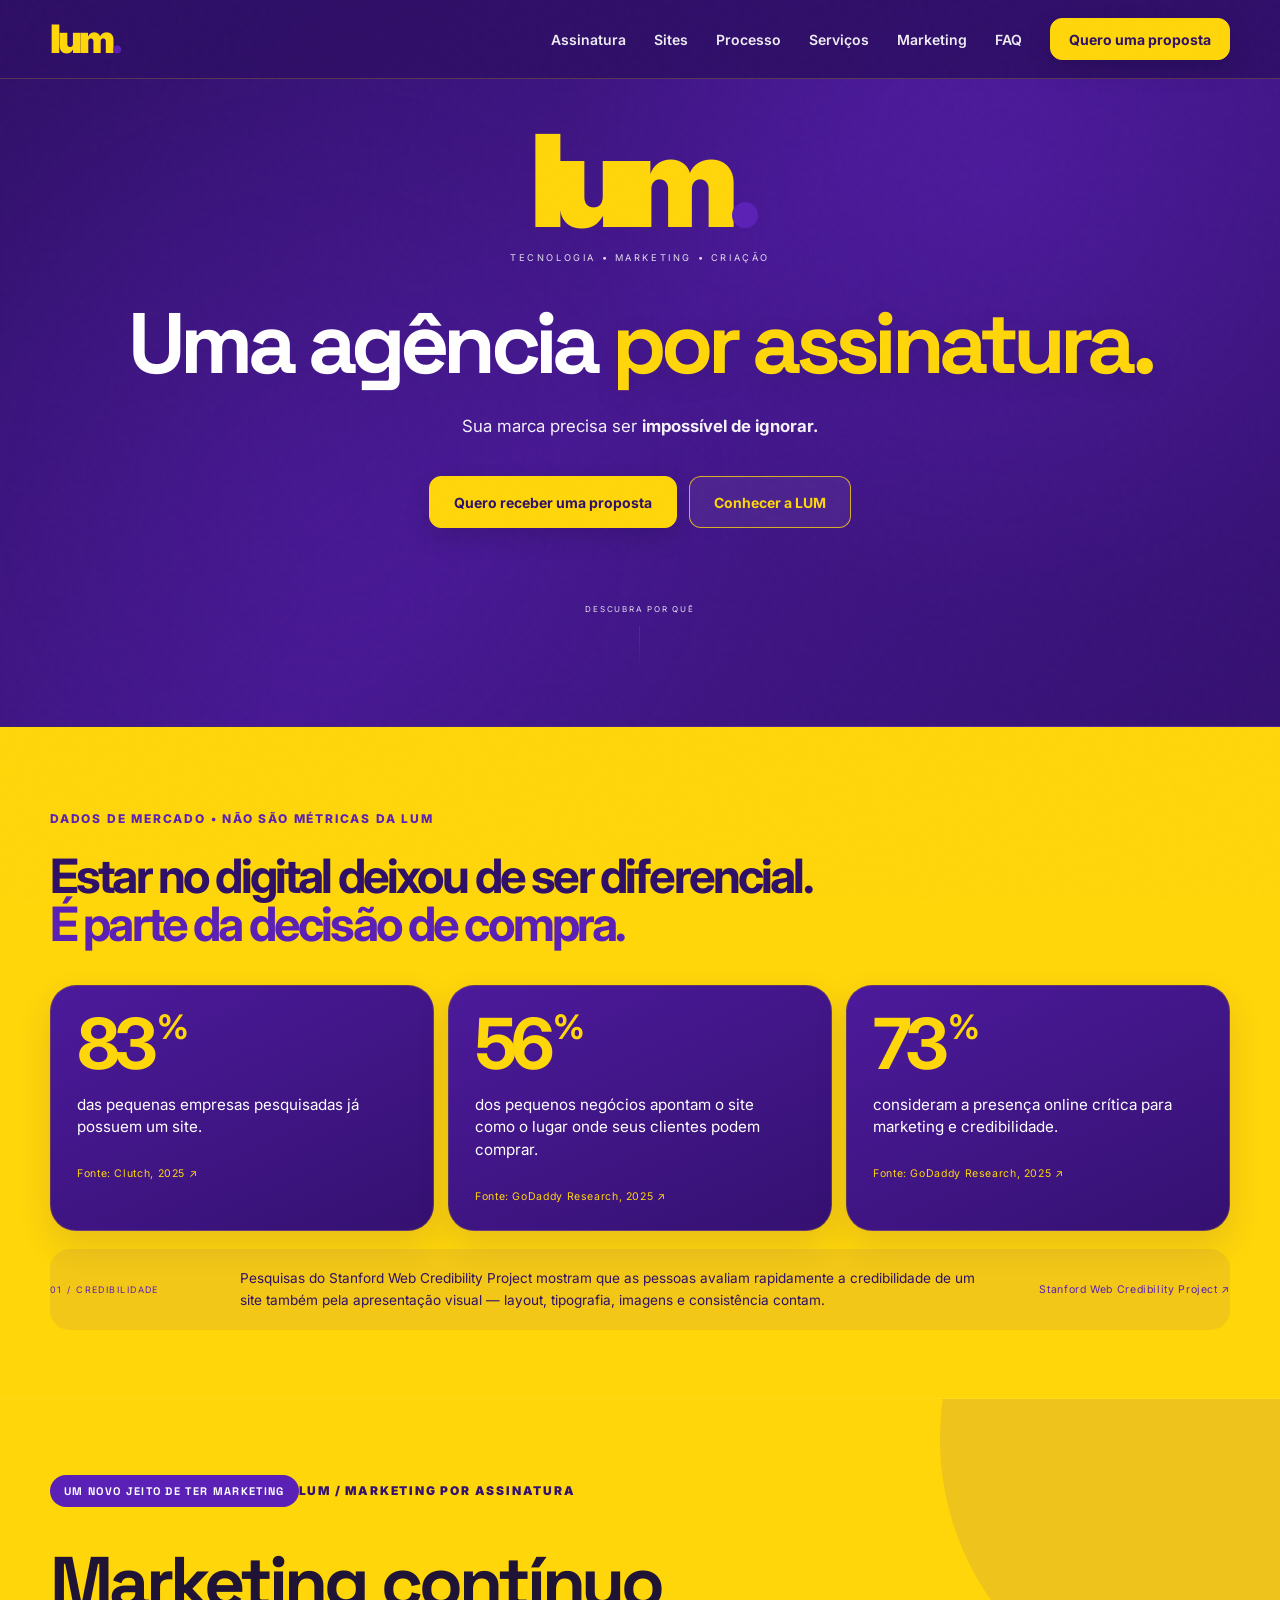
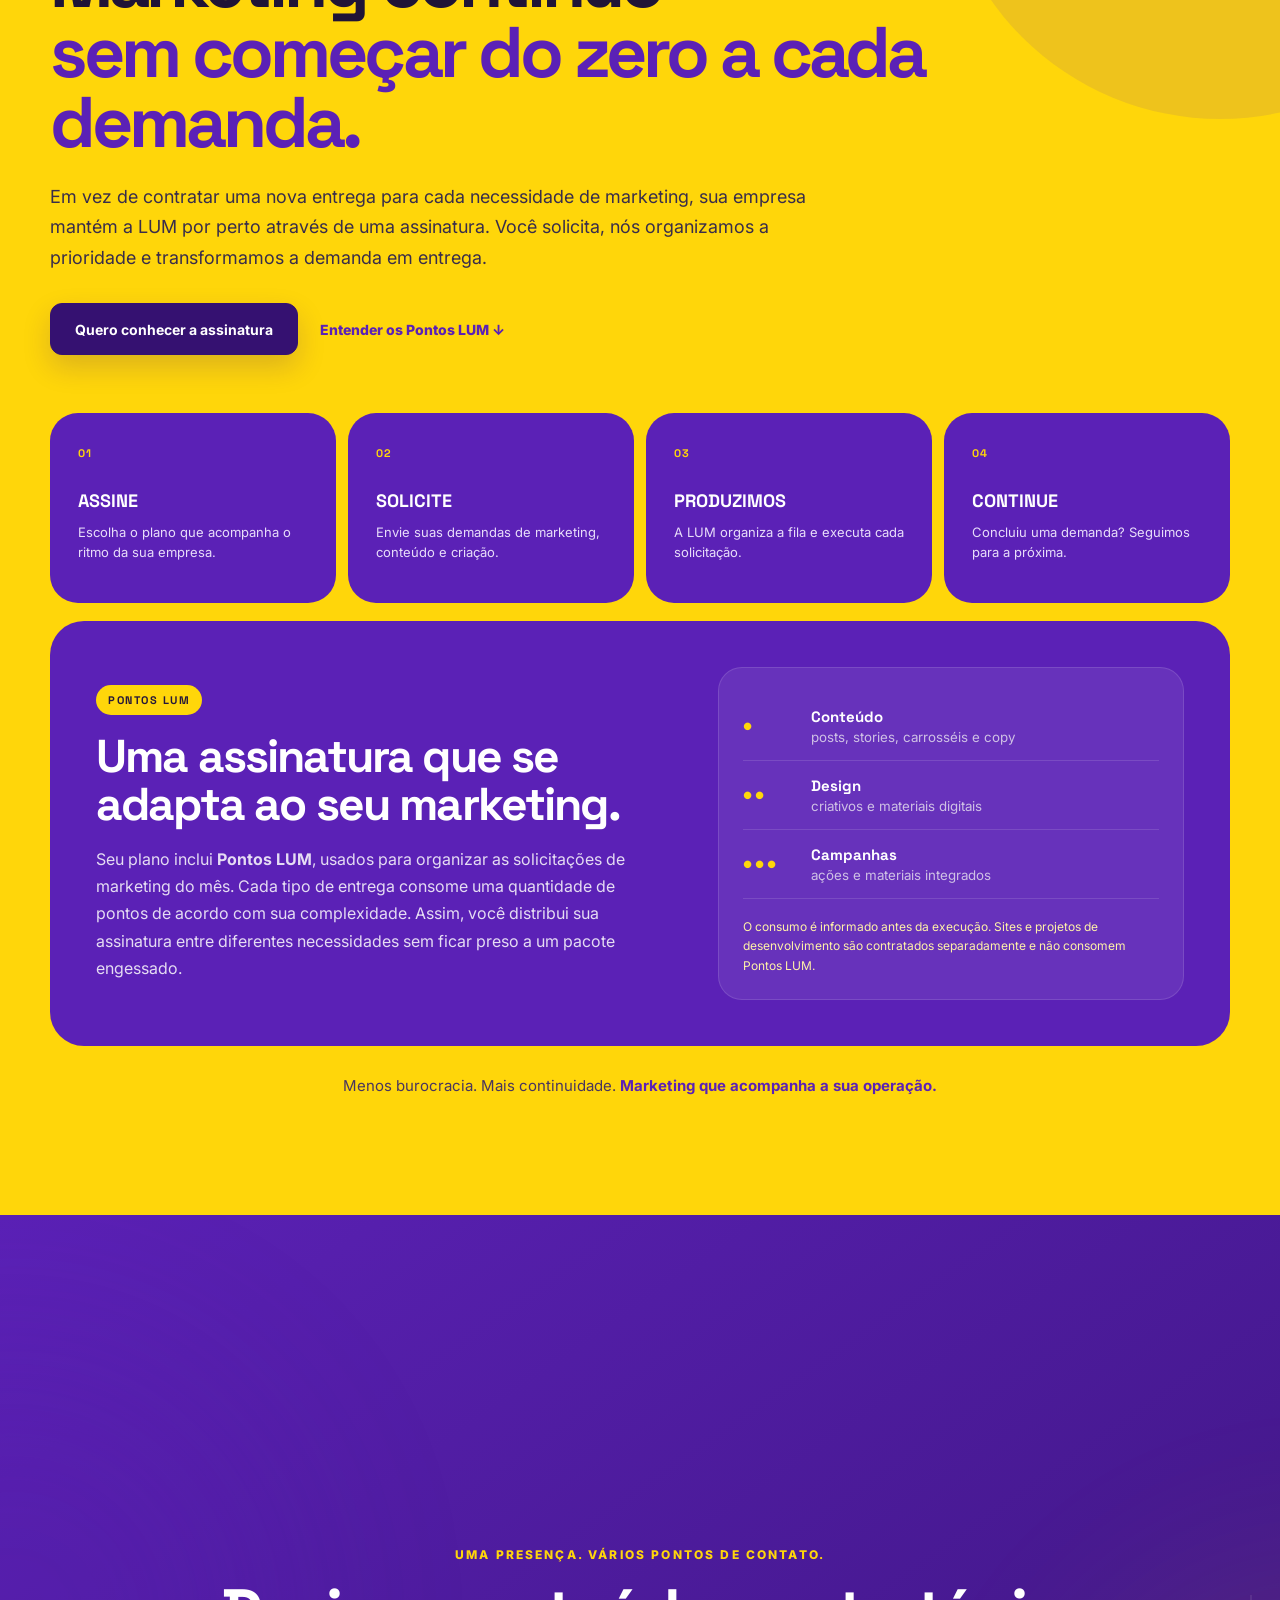
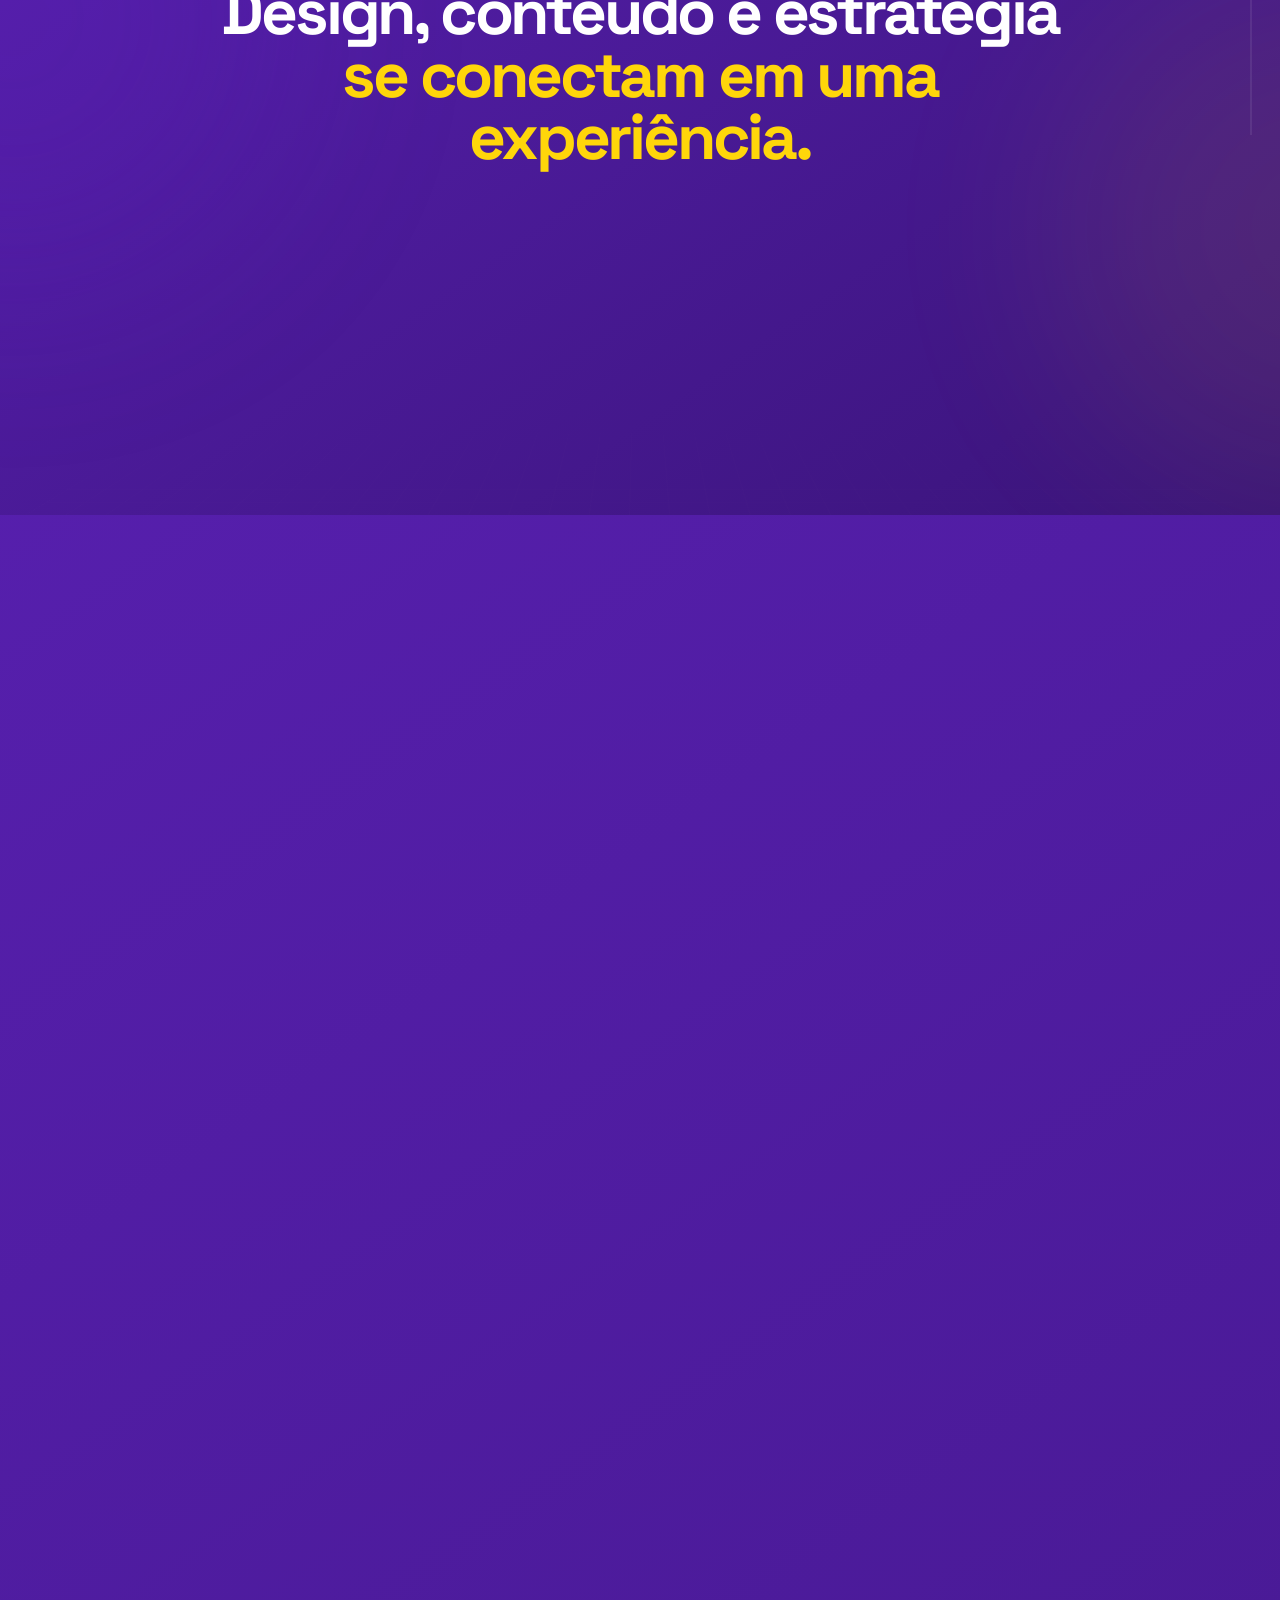
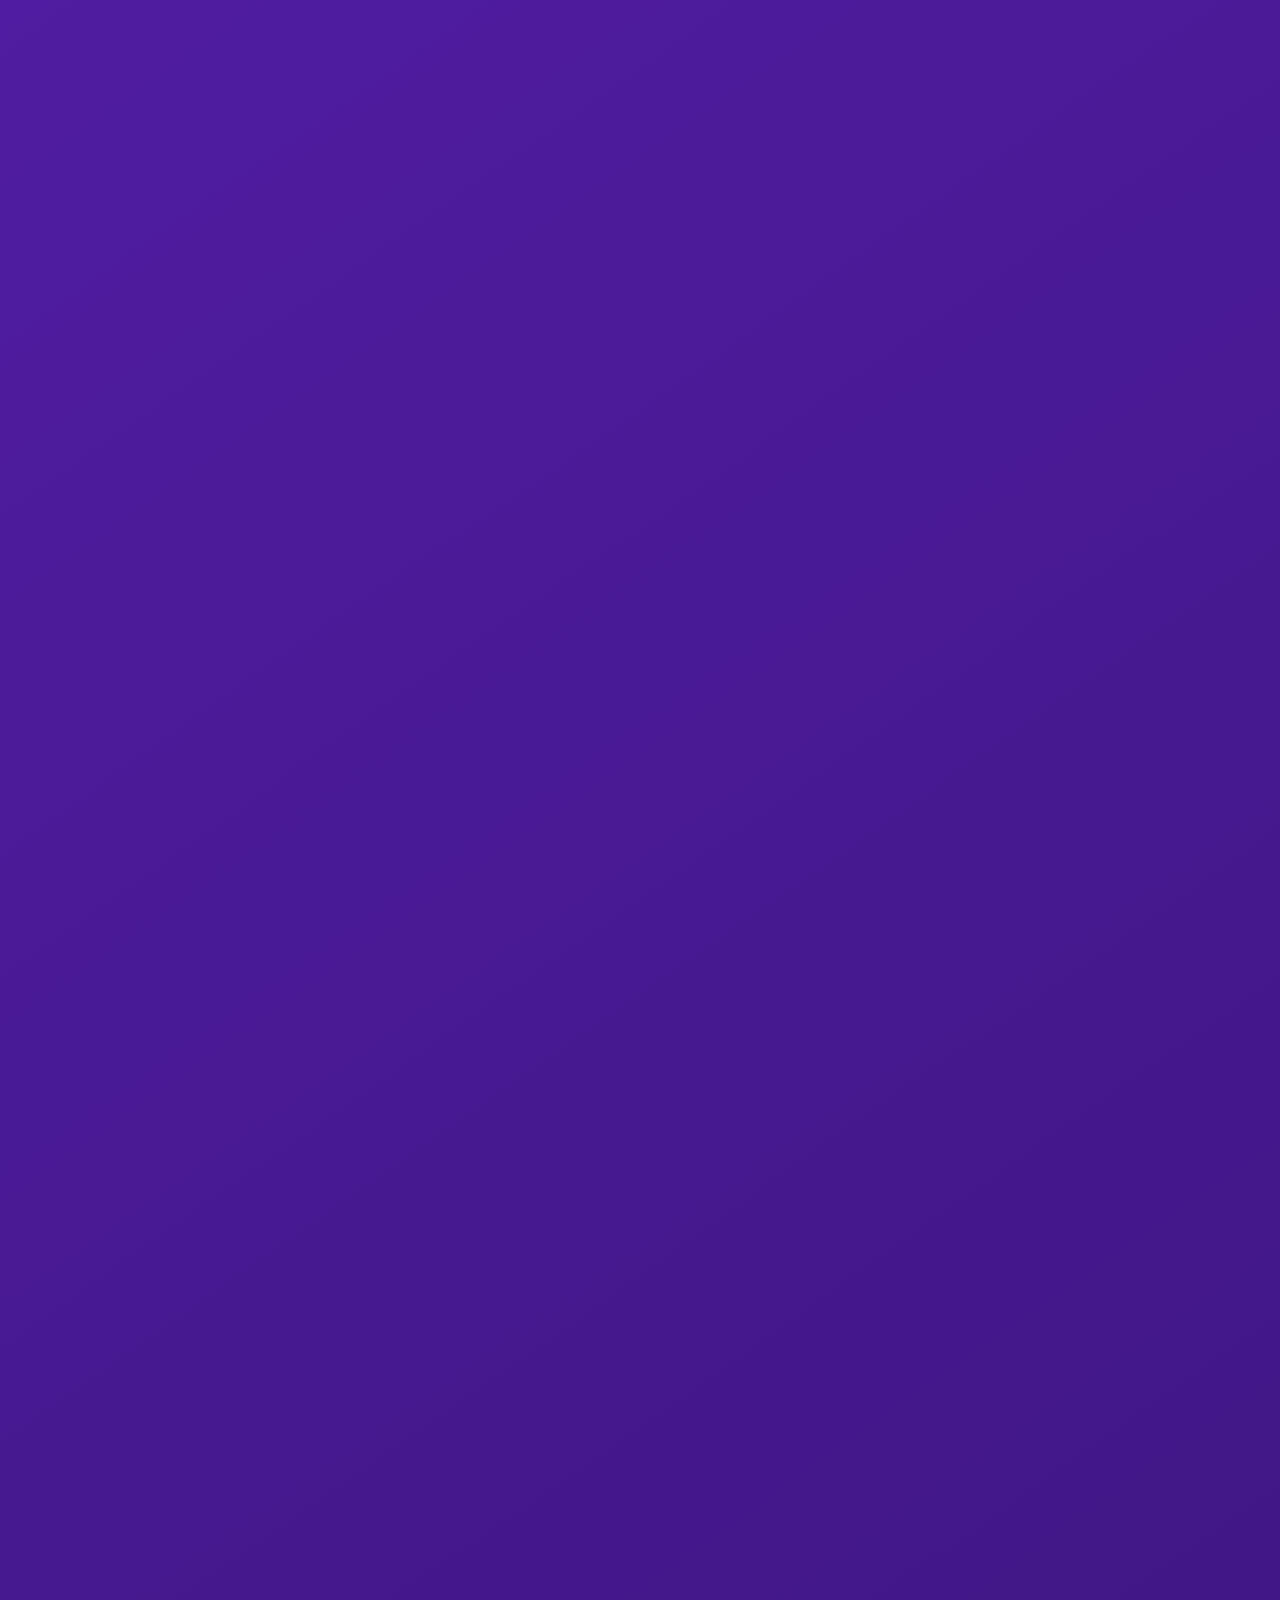
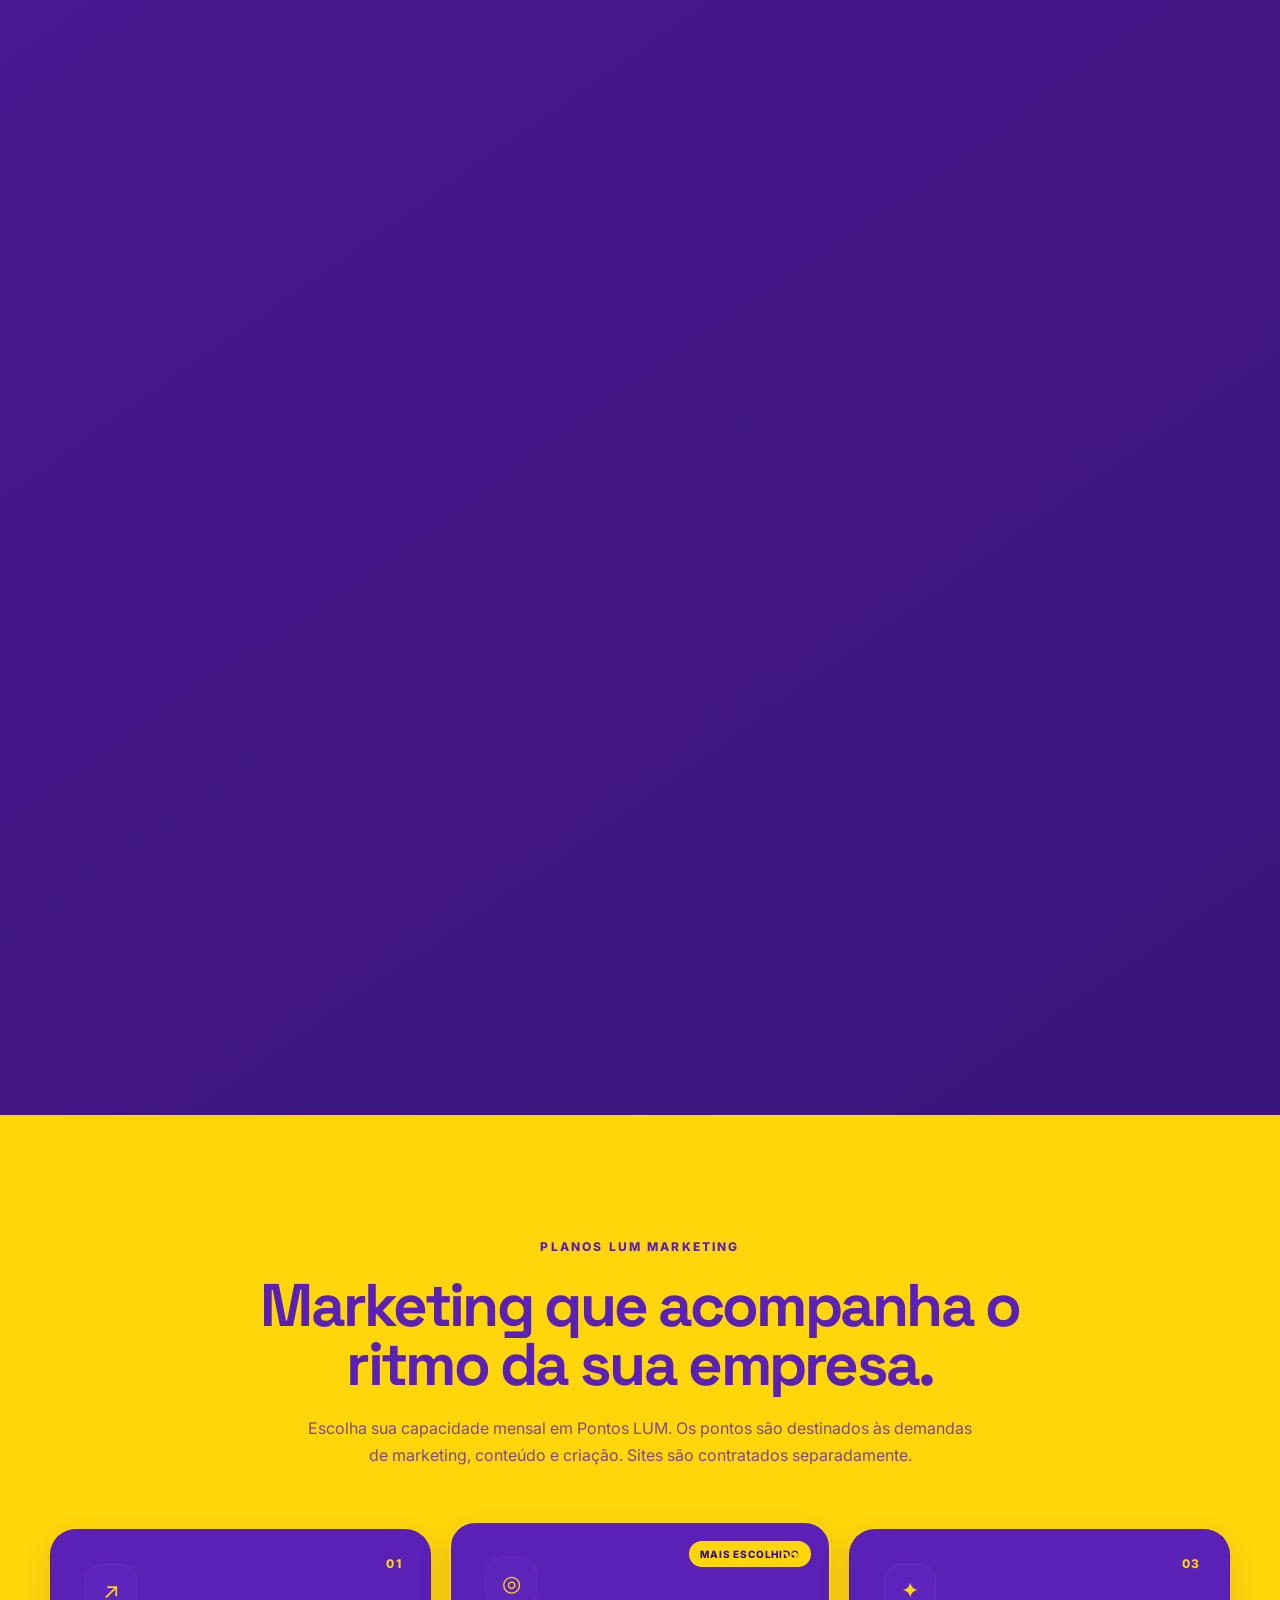
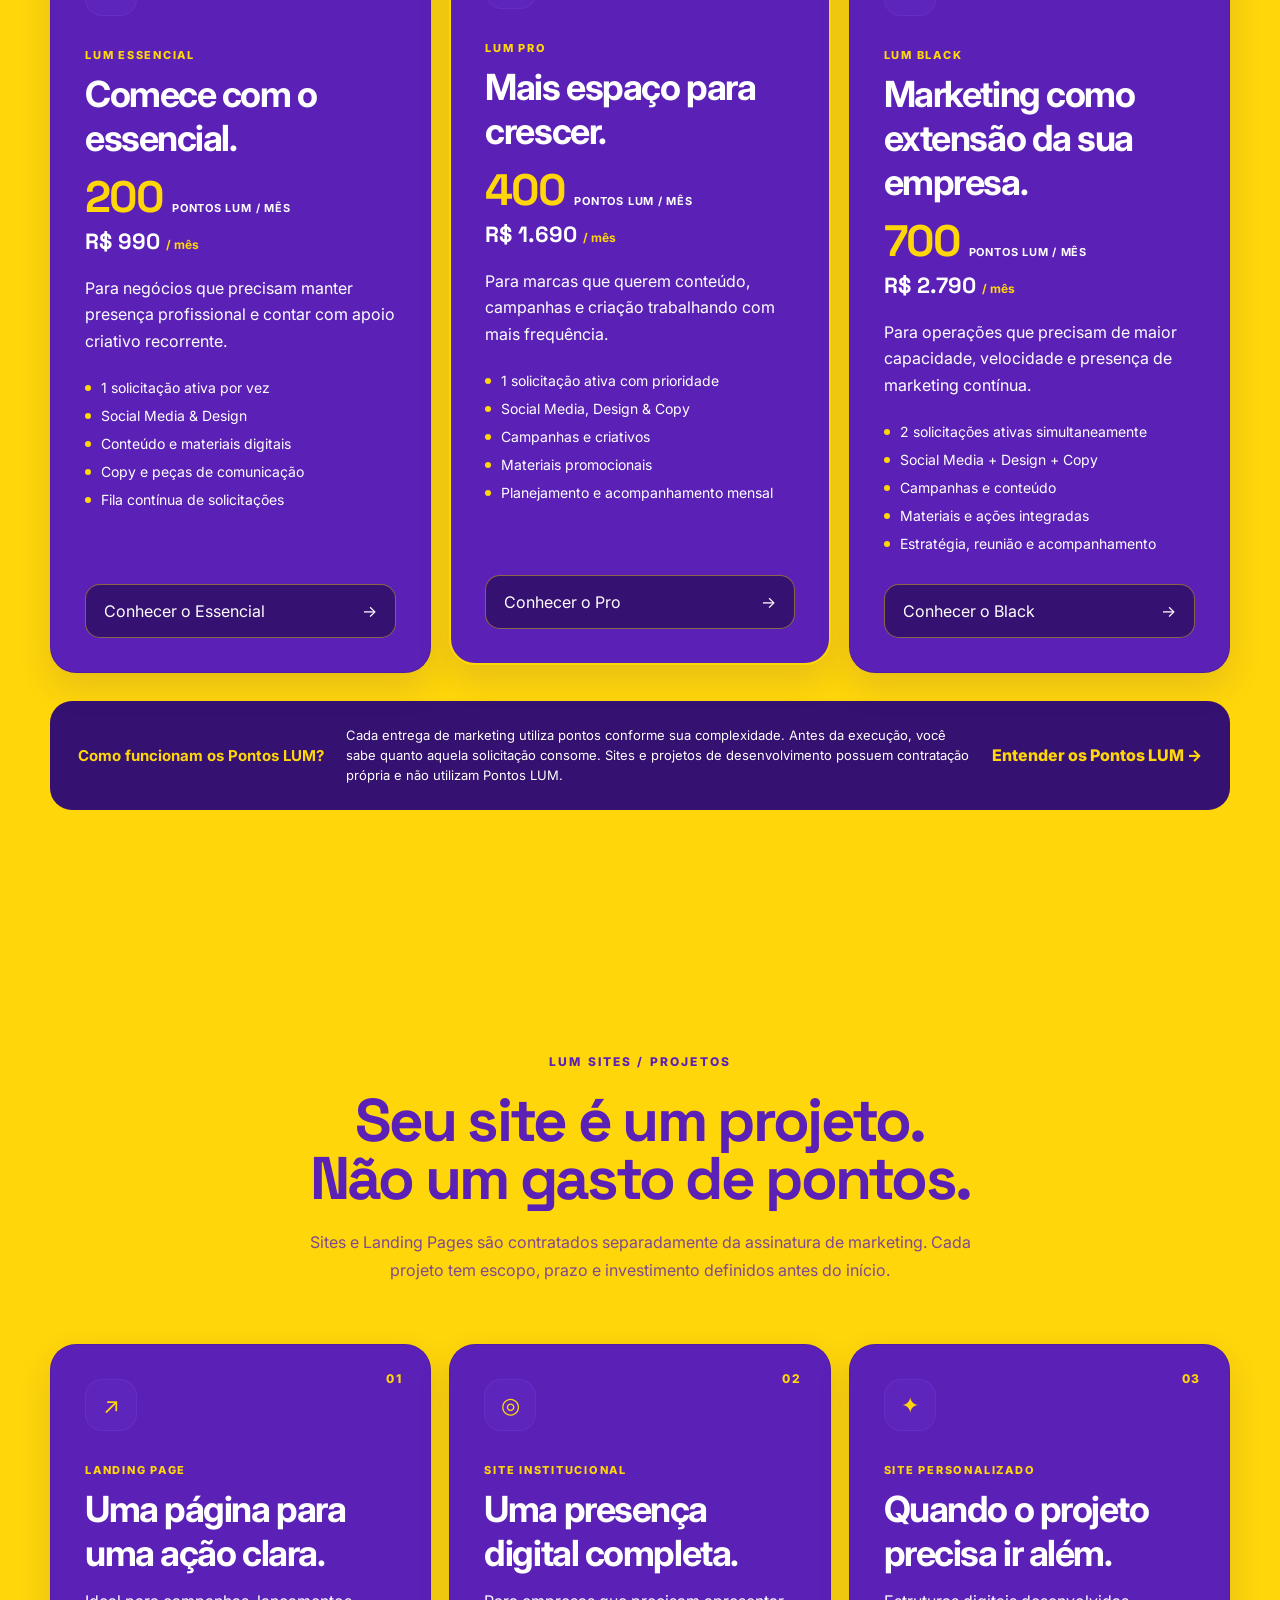
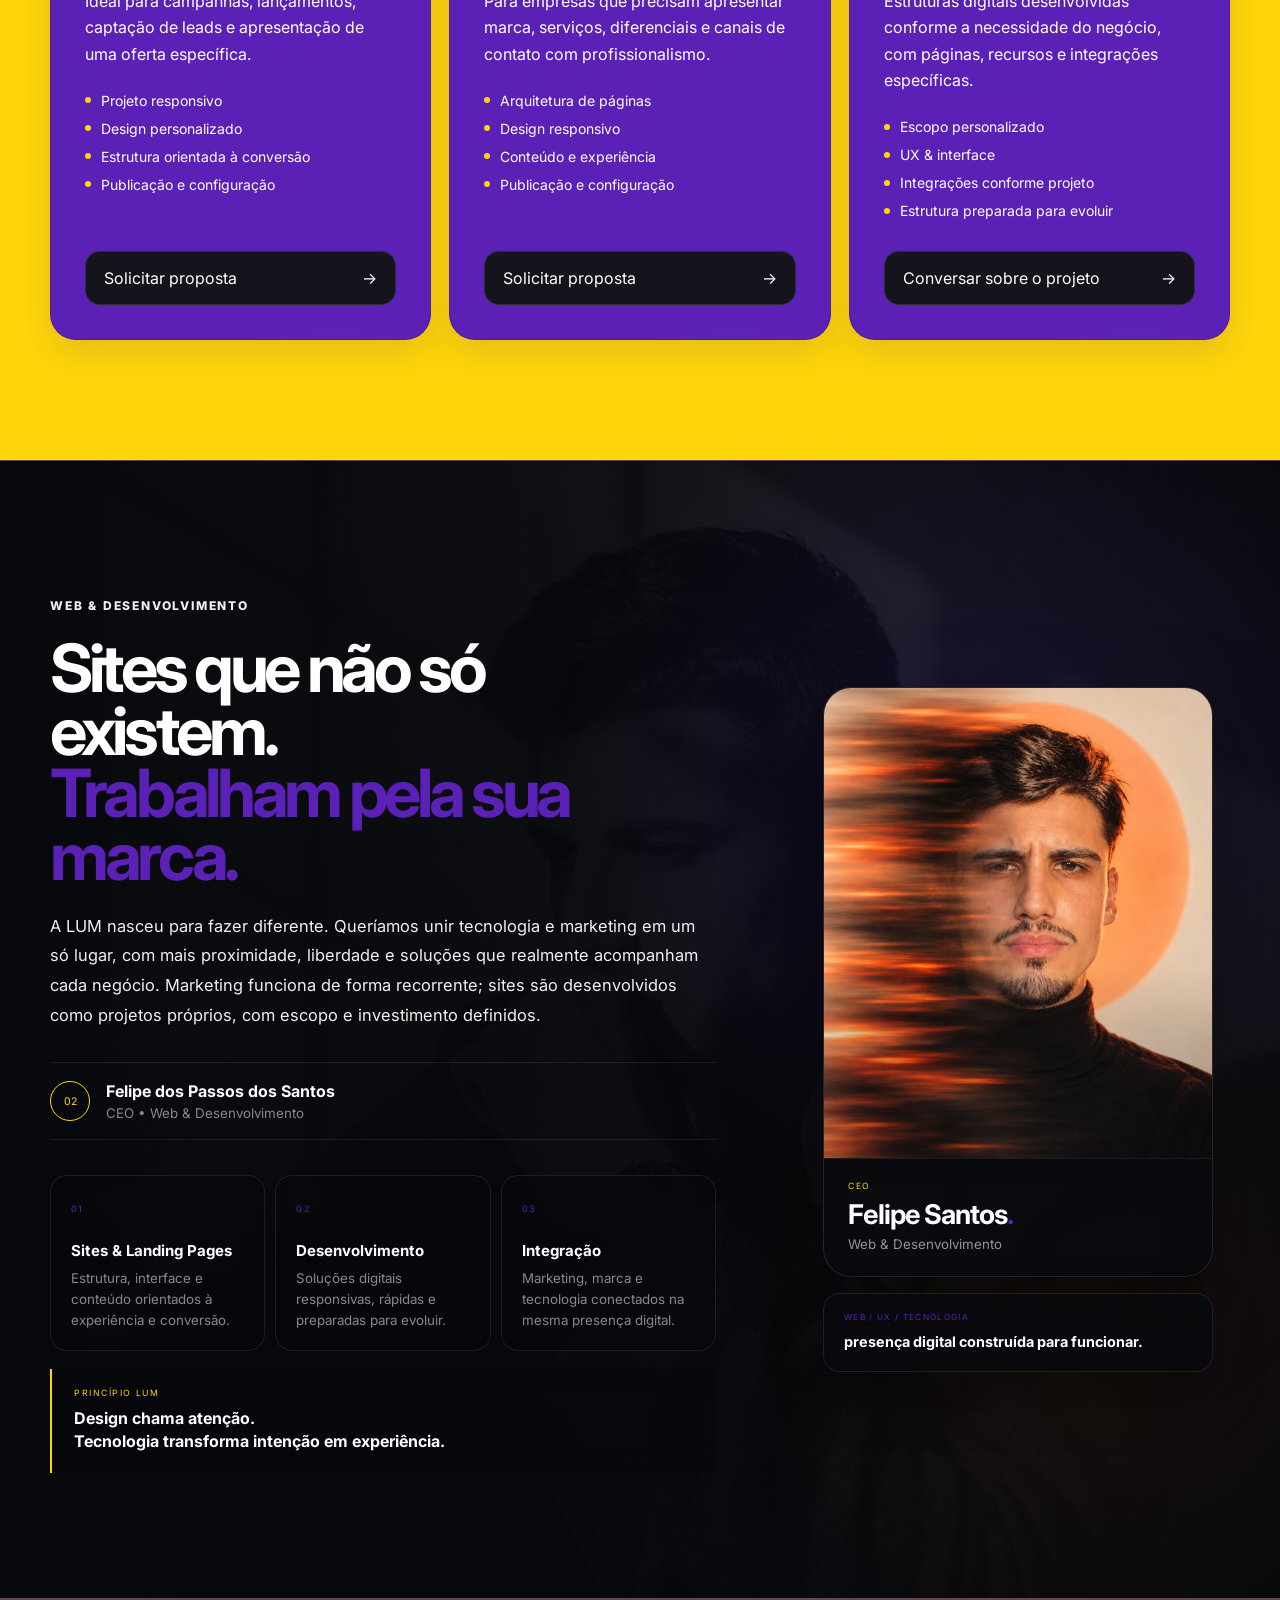
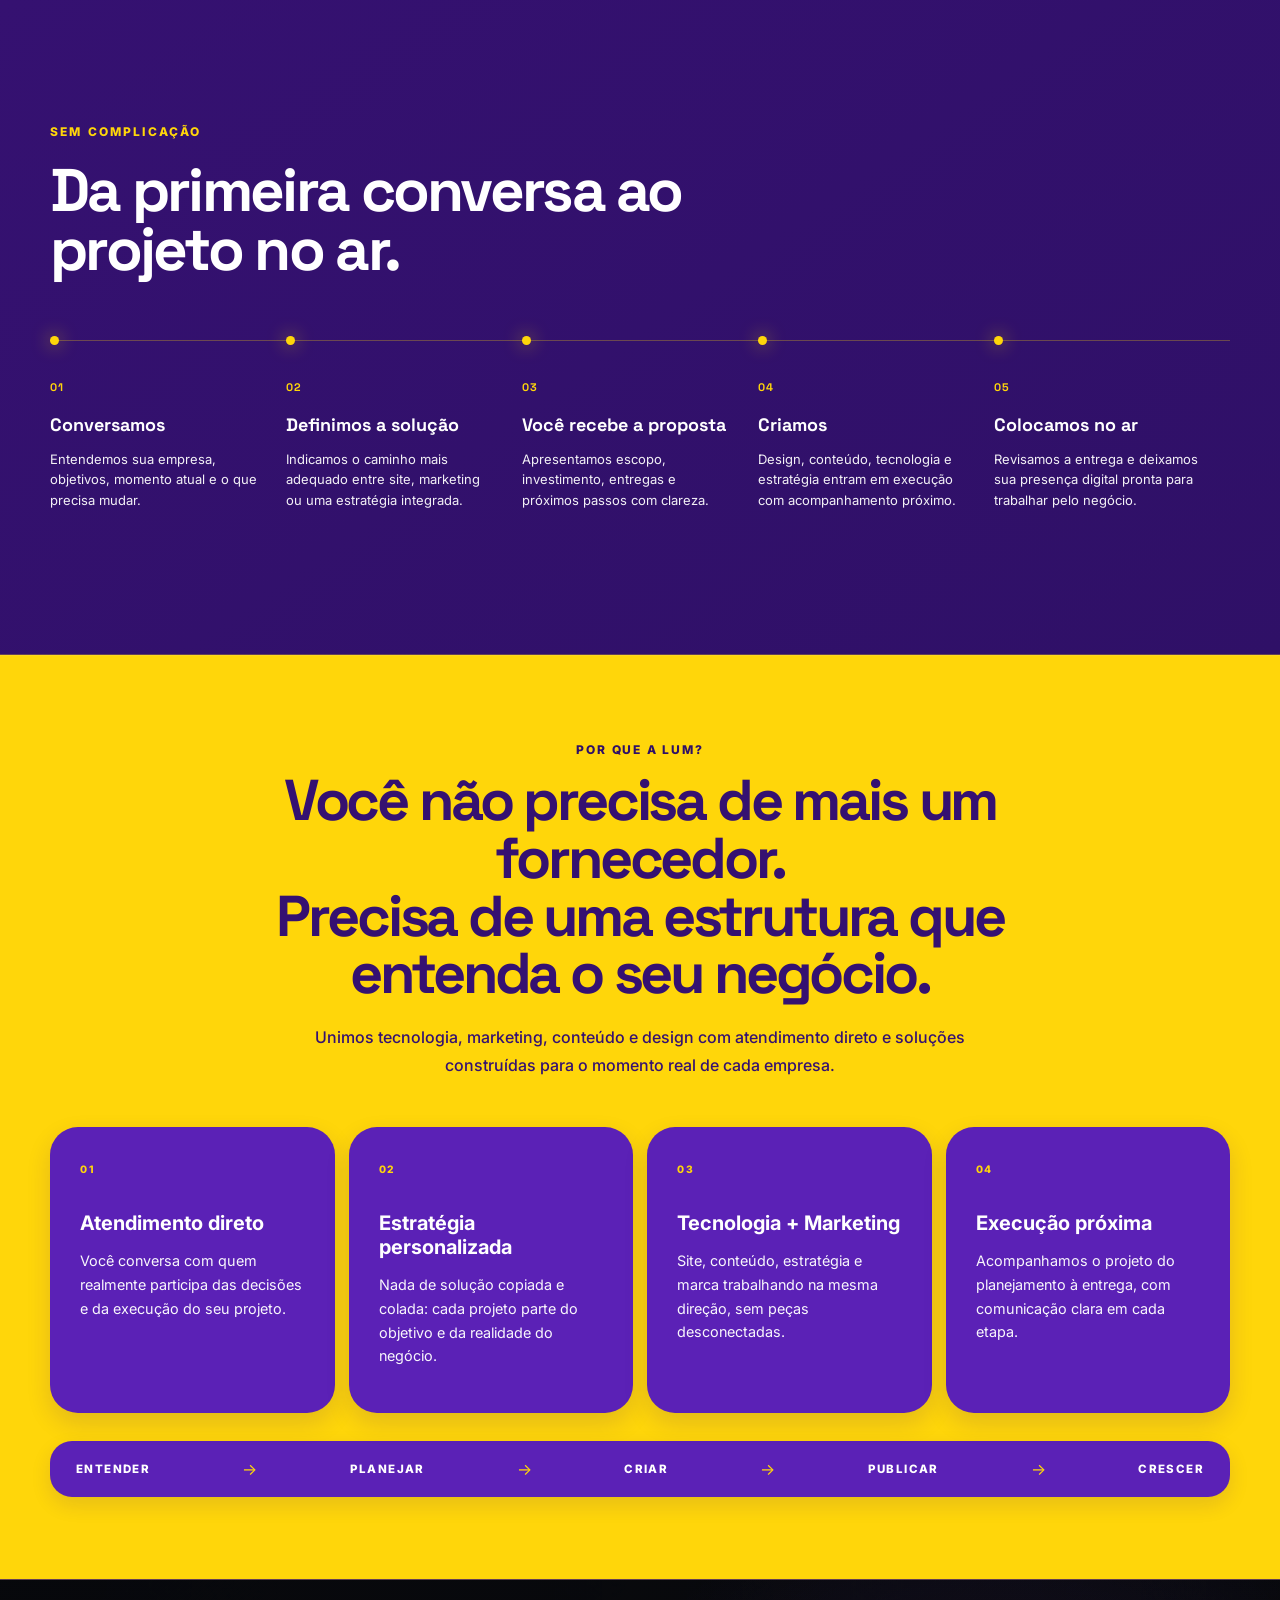
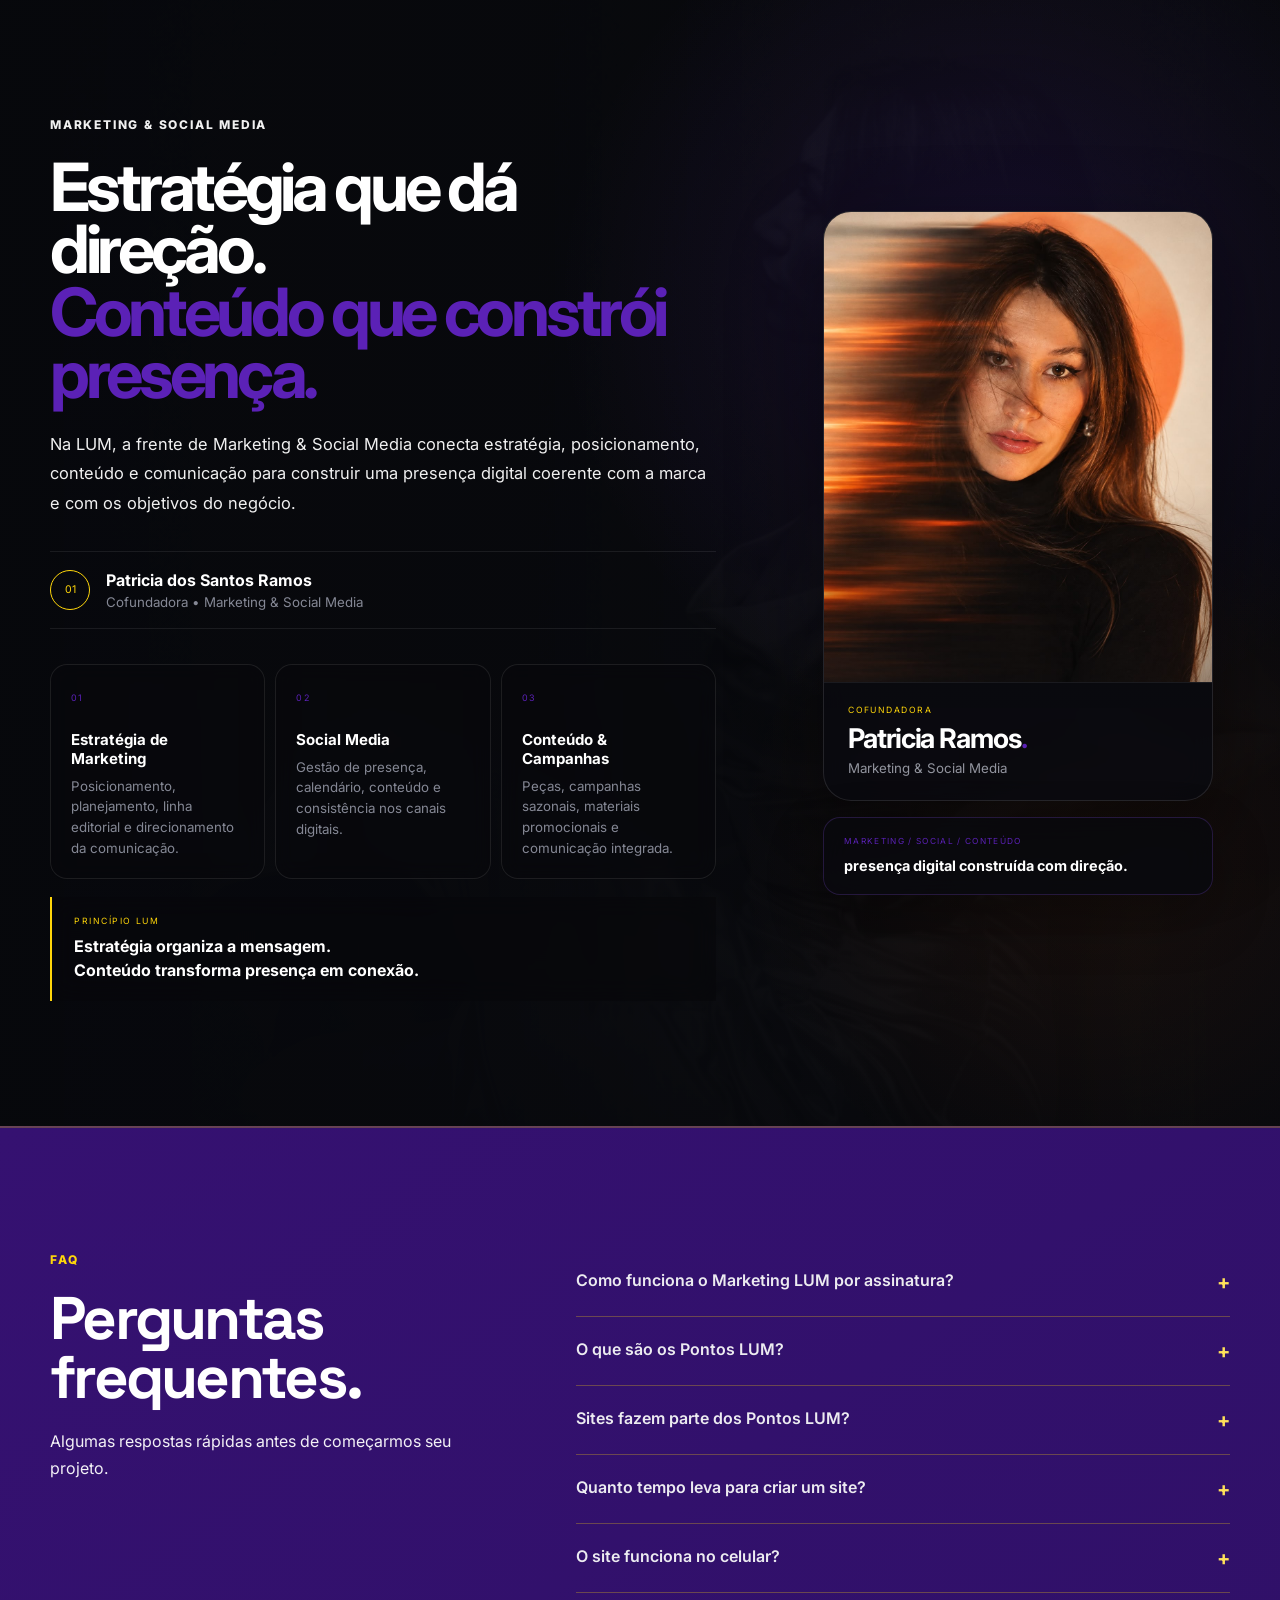
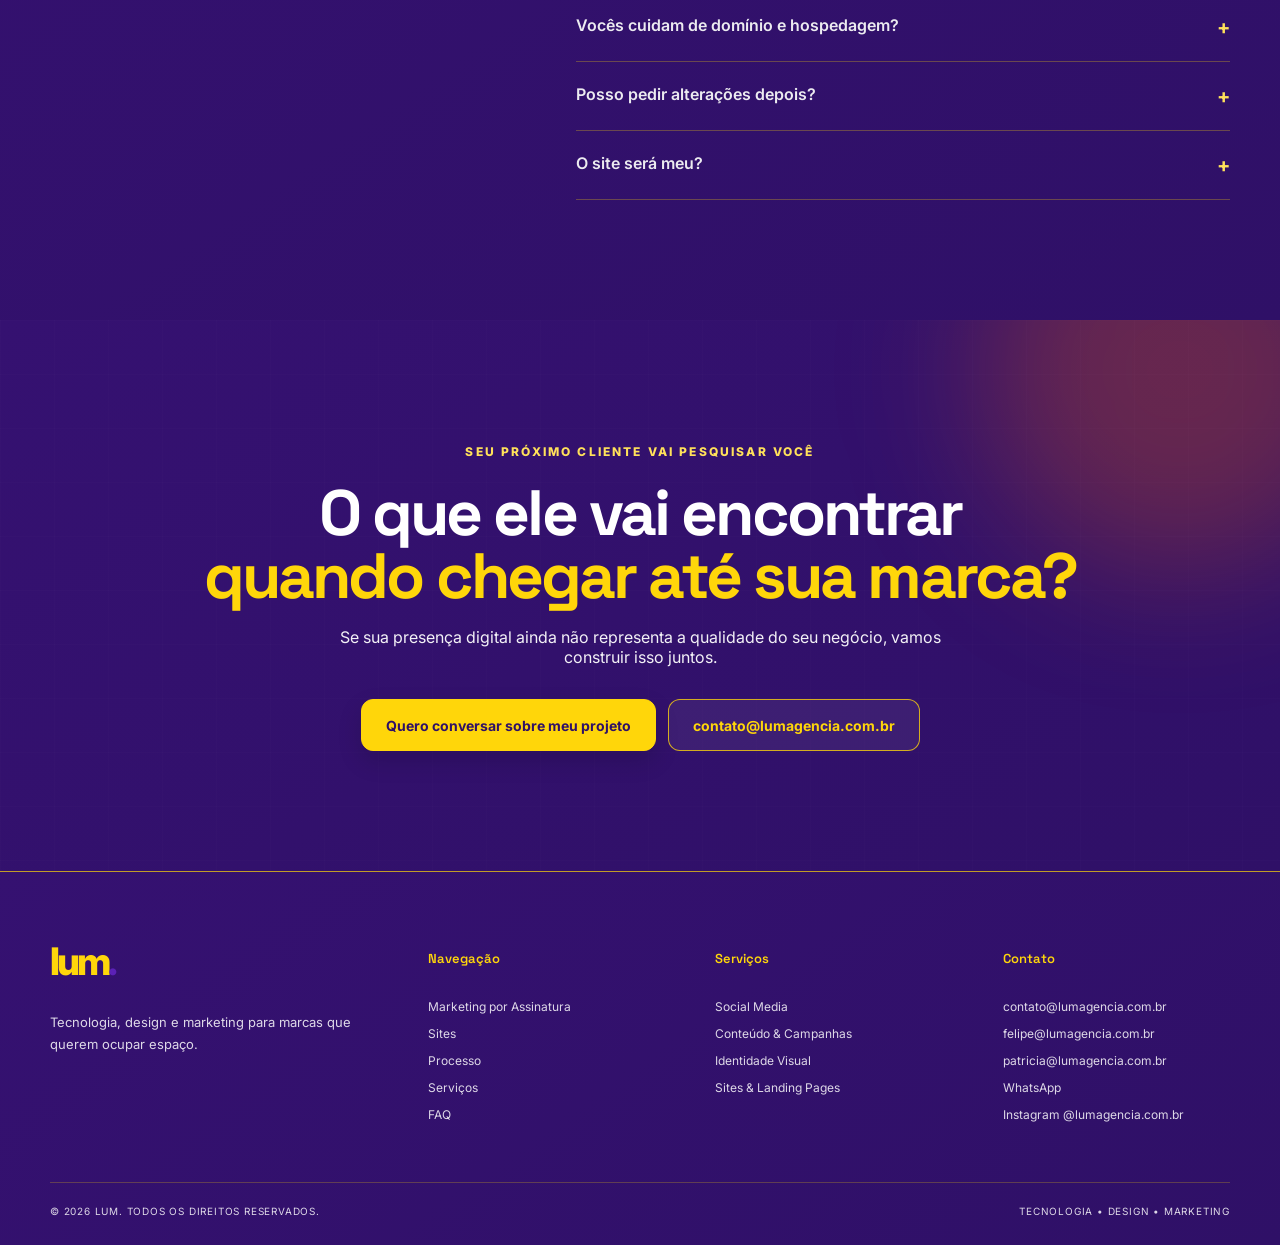
==== commit fb0275ac: "Remove tráfego pago da oferta principal da LUM" ====
--- a/index.html
+++ b/index.html
@@ -1,5 +1,4 @@
 <!DOCTYPE html>
-
 <html lang="pt-BR">
 <head>
 <meta charset="utf-8"/>
@@ -9,54 +8,28 @@
 <link href="https://fonts.googleapis.com" rel="preconnect"/>
 <link crossorigin="" href="https://fonts.gstatic.com" rel="preconnect"/>
 <link href="https://fonts.googleapis.com/css2?family=Inter:wght@400;500;600;700;800&amp;family=Space+Grotesk:wght@500;600;700&amp;display=swap" rel="stylesheet"/>
-<link href="css/style.css" rel="stylesheet">
-</link><link href="assets/favicon-lum.svg" rel="icon" type="image/svg+xml"/></head>
+<link href="css/style.css" rel="stylesheet"><link href="assets/favicon-lum.svg" rel="icon" type="image/svg+xml"/></head>
 <body>
 <div class="noise"></div>
-<header class="site-header">
-<div class="container nav-wrap">
-<a aria-label="LUM - Página inicial" class="brand" href="#inicio"><span class="brand-word">lum<span>.</span></span></a>
-<button aria-expanded="false" aria-label="Abrir menu" class="menu-toggle"><span></span><span></span><span></span></button>
-<nav class="main-nav">
-<a href="#assinatura">Assinatura</a>
-<a href="#sites">Sites</a>
-<a href="#processo">Processo</a>
-<a href="#agencia360">Serviços</a>
-<a href="#marketing-lum">Marketing</a>
-<a href="#faq">FAQ</a>
-</nav>
-<a class="btn btn-small btn-primary desktop-cta" href="https://wa.me/5551985308573?text=Ol%C3%A1%21%20Vim%20pelo%20site%20da%20LUM%20e%20gostaria%20de%20conversar%20sobre%20um%20projeto." rel="noopener noreferrer" target="_blank">Quero uma proposta</a>
-</div>
-</header>
+<header class="site-header"><div class="container nav-wrap"><a aria-label="LUM - Página inicial" class="brand" href="#inicio"><span class="brand-word">lum<span>.</span></span></a><button aria-expanded="false" aria-label="Abrir menu" class="menu-toggle"><span></span><span></span><span></span></button><nav class="main-nav"><a href="#assinatura">Assinatura</a><a href="#sites">Sites</a><a href="#processo">Processo</a><a href="#agencia360">Serviços</a><a href="#marketing-lum">Marketing</a><a href="#faq">FAQ</a></nav><a class="btn btn-small btn-primary desktop-cta" href="https://wa.me/5551985308573?text=Ol%C3%A1%21%20Vim%20pelo%20site%20da%20LUM%20e%20gostaria%20de%20conversar%20sobre%20um%20projeto." rel="noopener noreferrer" target="_blank">Quero uma proposta</a></div></header>
 <main>
-<section class="hero lum-centered-hero" id="inicio">
-<div aria-hidden="true" class="lum-hero-art"><div aria-hidden="true" class="lum-elliptic-object"><div class="lum-ellipse-glow"></div><div class="lum-ellipse-ring ellipse-ring-outer"></div><div class="lum-ellipse-ring ellipse-ring-main"></div><div class="lum-ellipse-ring ellipse-ring-inner"></div><div class="lum-ellipse-streak streak-purple"></div><div class="lum-ellipse-streak streak-orange"></div><div class="lum-ellipse-spark spark-1"></div><div class="lum-ellipse-spark spark-2"></div><div class="lum-ellipse-spark spark-3"></div></div></div>
-<div class="container lum-centered-inner">
-<div class="lum-hero-brand reveal"><span class="lum-hero-logo">lum<span>.</span></span><small>TECNOLOGIA • MARKETING • CRIAÇÃO</small></div>
-<div class="lum-centered-copy reveal delay-1"><h1>Uma agência <strong>por assinatura.</strong></h1><p>Sua marca precisa ser <strong>impossível de ignorar.</strong></p><div class="hero-actions lum-centered-actions"><a class="btn btn-primary btn-lg" href="https://wa.me/5551985308573?text=Ol%C3%A1%21%20Vim%20pelo%20site%20da%20LUM%20e%20gostaria%20de%20receber%20uma%20proposta%20para%20minha%20empresa." rel="noopener noreferrer" target="_blank">Quero receber uma proposta</a><a class="btn btn-ghost btn-lg" href="#web-dev">Conhecer a LUM</a></div></div>
-<div aria-hidden="true" class="lum-scroll-cue"><span>DESCUBRA POR QUÊ</span><i></i></div>
-</div>
-</section>
+<section class="hero lum-centered-hero" id="inicio"><div aria-hidden="true" class="lum-hero-art"><div aria-hidden="true" class="lum-elliptic-object"><div class="lum-ellipse-glow"></div><div class="lum-ellipse-ring ellipse-ring-outer"></div><div class="lum-ellipse-ring ellipse-ring-main"></div><div class="lum-ellipse-ring ellipse-ring-inner"></div><div class="lum-ellipse-streak streak-purple"></div><div class="lum-ellipse-streak streak-orange"></div><div class="lum-ellipse-spark spark-1"></div><div class="lum-ellipse-spark spark-2"></div><div class="lum-ellipse-spark spark-3"></div></div></div><div class="container lum-centered-inner"><div class="lum-hero-brand reveal"><span class="lum-hero-logo">lum<span>.</span></span><small>TECNOLOGIA • MARKETING • CRIAÇÃO</small></div><div class="lum-centered-copy reveal delay-1"><h1>Uma agência <strong>por assinatura.</strong></h1><p>Sua marca precisa ser <strong>impossível de ignorar.</strong></p><div class="hero-actions lum-centered-actions"><a class="btn btn-primary btn-lg" href="https://wa.me/5551985308573?text=Ol%C3%A1%21%20Vim%20pelo%20site%20da%20LUM%20e%20gostaria%20de%20receber%20uma%20proposta%20para%20minha%20empresa." rel="noopener noreferrer" target="_blank">Quero receber uma proposta</a><a class="btn btn-ghost btn-lg" href="#web-dev">Conhecer a LUM</a></div></div><div aria-hidden="true" class="lum-scroll-cue"><span>DESCUBRA POR QUÊ</span><i></i></div></div></section>
 <section aria-label="Dados de mercado sobre presença digital" class="market-proof-section"><div class="container"><div class="market-proof-intro reveal"><p class="eyebrow">DADOS DE MERCADO • NÃO SÃO MÉTRICAS DA LUM</p><h2>Estar no digital deixou de ser diferencial.<br/><span>É parte da decisão de compra.</span></h2></div><div class="market-proof-grid"><article class="market-stat reveal"><strong>83<span>%</span></strong><p>das pequenas empresas pesquisadas já possuem um site.</p><a href="https://clutch.co/resources/state-of-small-business-websites-2025" rel="noopener" target="_blank">Fonte: Clutch, 2025 ↗</a></article><article class="market-stat reveal delay-1"><strong>56<span>%</span></strong><p>dos pequenos negócios apontam o site como o lugar onde seus clientes podem comprar.</p><a href="https://www.godaddy.com/research/explore-the-data/annual-report-2025" rel="noopener" target="_blank">Fonte: GoDaddy Research, 2025 ↗</a></article><article class="market-stat reveal delay-2"><strong>73<span>%</span></strong><p>consideram a presença online crítica para marketing e credibilidade.</p><a href="https://www.godaddy.com/research/explore-the-data/annual-report-2025" rel="noopener" target="_blank">Fonte: GoDaddy Research, 2025 ↗</a></article></div><div class="market-credibility-note reveal"><span>01 / CREDIBILIDADE</span><p>Pesquisas do Stanford Web Credibility Project mostram que as pessoas avaliam rapidamente a credibilidade de um site também pela apresentação visual — layout, tipografia, imagens e consistência contam.</p><a href="https://credibility.stanford.edu/guidelines/" rel="noopener" target="_blank">Stanford Web Credibility Project ↗</a></div></div></section>
 <section class="subscription-section" id="assinatura" aria-label="LUM Marketing por Assinatura"><div class="container subscription-wrap"><div class="subscription-intro reveal"><span class="subscription-badge">UM NOVO JEITO DE TER MARKETING</span><p class="eyebrow">LUM / MARKETING POR ASSINATURA</p><h2>Marketing contínuo<br/><span>sem começar do zero a cada demanda.</span></h2><p class="subscription-lead">Em vez de contratar uma nova entrega para cada necessidade de marketing, sua empresa mantém a LUM por perto através de uma assinatura. Você solicita, nós organizamos a prioridade e transformamos a demanda em entrega.</p><div class="subscription-actions"><a class="btn btn-primary" href="https://wa.me/5551985308573?text=Ol%C3%A1%21%20Quero%20entender%20como%20funciona%20o%20Marketing%20LUM%20por%20assinatura." rel="noopener noreferrer" target="_blank">Quero conhecer a assinatura</a><a class="subscription-anchor" href="#pontos-lum">Entender os Pontos LUM ↓</a></div></div><div class="subscription-steps reveal delay-1"><article><span>01</span><strong>ASSINE</strong><p>Escolha o plano que acompanha o ritmo da sua empresa.</p></article><article><span>02</span><strong>SOLICITE</strong><p>Envie suas demandas de marketing, conteúdo e criação.</p></article><article><span>03</span><strong>PRODUZIMOS</strong><p>A LUM organiza a fila e executa cada solicitação.</p></article><article><span>04</span><strong>CONTINUE</strong><p>Concluiu uma demanda? Seguimos para a próxima.</p></article></div><div class="lum-points-card reveal" id="pontos-lum"><div class="points-copy"><span class="points-label">PONTOS LUM</span><h3>Uma assinatura que se adapta ao seu marketing.</h3><p>Seu plano inclui <strong>Pontos LUM</strong>, usados para organizar as solicitações de marketing do mês. Cada tipo de entrega consome uma quantidade de pontos de acordo com sua complexidade. Assim, você distribui sua assinatura entre diferentes necessidades sem ficar preso a um pacote engessado.</p></div><div class="points-examples" aria-label="Exemplos de uso dos Pontos LUM"><div><i>●</i><span><strong>Conteúdo</strong><small>posts, stories, carrosséis e copy</small></span></div><div><i>●●</i><span><strong>Design</strong><small>criativos e materiais digitais</small></span></div><div><i>●●●</i><span><strong>Campanhas</strong><small>ações e materiais integrados</small></span></div><p>O consumo é informado antes da execução. Sites e projetos de desenvolvimento são contratados separadamente e não consomem Pontos LUM.</p></div></div><p class="subscription-note reveal">Menos burocracia. Mais continuidade. <strong>Marketing que acompanha a sua operação.</strong></p></div></section>
-<section aria-label="Experiência digital em movimento" class="scroll-story" id="experiencia"><div class="scroll-stage"><div class="scroll-stage-grid"></div><div class="scroll-orb scroll-orb-purple"></div><div class="scroll-orb scroll-orb-orange"></div><div class="scroll-copy scroll-copy-start"><span class="section-kicker">Uma presença. Vários pontos de contato.</span><h2>Design, conteúdo e performance<br/><span>se conectam em uma experiência.</span></h2></div><div class="story-fragment fragment-browser" data-fragment="browser"><div class="frag-top"><i></i><i></i><i></i><b>seusite.com.br</b></div><div class="frag-browser-body"><span class="frag-kicker"></span><strong></strong><strong class="short"></strong><small></small><small class="short"></small><button tabindex="-1">CONHEÇA</button></div></div><div class="story-fragment fragment-social" data-fragment="social"><div class="social-head"><span class="social-avatar">N</span><div><b>LUM</b><small>@digitalstudio</small></div><i>•••</i></div><div class="social-art"><span>MAKE<br/>DIGITAL<br/><em>MATTER.</em></span></div><div class="social-actions">♡　◯　↗</div></div><div class="story-fragment fragment-ads" data-fragment="ads"><span class="tiny-label">CAMPANHA ATIVA</span><div class="ad-value">ADS</div><p>alcance, tráfego e conversão</p><div class="ad-chart"><i></i><i></i><i></i><i></i><i></i><i></i></div></div><div class="story-fragment fragment-code" data-fragment="code"><div class="code-dots"><i></i><i></i><i></i></div><pre><span>&lt;section</span> class=<b>"impact"</b><span>&gt;</span>
+<section aria-label="Experiência digital em movimento" class="scroll-story" id="experiencia"><div class="scroll-stage"><div class="scroll-stage-grid"></div><div class="scroll-orb scroll-orb-purple"></div><div class="scroll-orb scroll-orb-orange"></div><div class="scroll-copy scroll-copy-start"><span class="section-kicker">Uma presença. Vários pontos de contato.</span><h2>Design, conteúdo e estratégia<br/><span>se conectam em uma experiência.</span></h2></div><div class="story-fragment fragment-browser" data-fragment="browser"><div class="frag-top"><i></i><i></i><i></i><b>seusite.com.br</b></div><div class="frag-browser-body"><span class="frag-kicker"></span><strong></strong><strong class="short"></strong><small></small><small class="short"></small><button tabindex="-1">CONHEÇA</button></div></div><div class="story-fragment fragment-social" data-fragment="social"><div class="social-head"><span class="social-avatar">N</span><div><b>LUM</b><small>@digitalstudio</small></div><i>•••</i></div><div class="social-art"><span>MAKE<br/>DIGITAL<br/><em>MATTER.</em></span></div><div class="social-actions">♡　◯　↗</div></div><div class="story-fragment fragment-ads" data-fragment="ads"><span class="tiny-label">CONTEÚDO ATIVO</span><div class="ad-value">SOCIAL</div><p>estratégia, conteúdo e presença</p><div class="ad-chart"><i></i><i></i><i></i><i></i><i></i><i></i></div></div><div class="story-fragment fragment-code" data-fragment="code"><div class="code-dots"><i></i><i></i><i></i></div><pre><span>&lt;section</span> class=<b>"impact"</b><span>&gt;</span>
   <em>build</em>(brand);
-  <em>convert</em>(traffic);
-<span>&lt;/section&gt;</span></pre></div><div class="story-fragment fragment-brand" data-fragment="brand"><div class="brand-swatch purple"></div><div class="brand-swatch orange"></div><div class="brand-type">Aa</div><small>IDENTIDADE<br/>QUE BRAND.</small></div><div aria-hidden="true" class="phone-assembly"><div class="phone-shell"><div class="phone-speaker"></div><div class="phone-camera"></div><div class="phone-inner"><div class="phone-page page-one"><div class="mobile-nav"><b>L.</b><span>MENU</span></div><div class="mobile-hero"><small>DIGITAL STUDIO</small><h3>Soluções que<br/><em>movem</em><br/>negócios.</h3><p>Estratégia, design e tecnologia em uma única experiência.</p><button tabindex="-1">COMEÇAR PROJETO ↗</button></div><div class="mobile-pill-row"><i>WEB</i><i>BRAND</i><i>ADS</i></div></div><div class="phone-page page-two"><div class="mobile-nav"><b>L.</b><span>SOLUÇÕES</span></div><small>ESTRUTURAS DIGITAIS</small><h3>Presença que<br/>gera <em>confiança.</em></h3><div class="case-stack"><i></i><i></i><i></i></div></div><div class="phone-page page-three"><div class="mobile-nav"><b>L.</b><span>ESTRATÉGIA</span></div><small>MARKETING + TECNOLOGIA</small><div class="result-number">360°</div><p>Uma estrutura digital conectada do primeiro clique à conversão.</p><div class="result-lines"><i></i><i></i><i></i></div></div></div></div><div class="phone-shadow"></div></div><div class="scroll-copy scroll-copy-end"><span class="section-kicker">Tudo se conecta</span><h2>Seu site no centro.<br/><span>Seu marketing em movimento.</span></h2><p>Construímos o ecossistema digital para sua marca crescer com consistência.</p><a class="btn btn-primary" href="#sites">Conhecer nossos sites</a></div><div aria-hidden="true" class="scroll-progress"><span></span></div></div></section>
-<section class="section package-section subscription-plans-section" id="planos"><div class="container"><div class="section-heading reveal package-heading"><span class="section-kicker">PLANOS LUM MARKETING</span><h2>Marketing que acompanha <span>o ritmo da sua empresa.</span></h2><p>Escolha sua capacidade mensal em Pontos LUM. Os pontos são destinados às demandas de marketing, conteúdo e criação. Sites são contratados separadamente.</p></div><div class="package-grid">
-<article class="package-card reveal"><span class="package-number">01</span><div class="package-icon">↗</div><span class="package-label">LUM ESSENCIAL</span><h3>Comece com o essencial.</h3><div class="package-points"><strong>200</strong><span>Pontos LUM / mês</span></div><div class="package-price">R$ 990 <small>/ mês</small></div><p>Para negócios que precisam manter presença profissional e contar com apoio criativo recorrente.</p><ul><li>1 solicitação ativa por vez</li><li>Social Media &amp; Design</li><li>Conteúdo e materiais digitais</li><li>Copy e peças de comunicação</li><li>Fila contínua de solicitações</li></ul><a class="package-open" href="https://wa.me/5551985308573?text=Ol%C3%A1%21%20Quero%20conhecer%20o%20plano%20LUM%20Essencial%20com%20200%20Pontos%20LUM." rel="noopener noreferrer" target="_blank">Conhecer o Essencial <span>→</span></a></article>
-<article class="package-card featured subscription-featured reveal delay-1"><span class="package-tag">MAIS ESCOLHIDO</span><span class="package-number">02</span><div class="package-icon">◎</div><span class="package-label">LUM PRO</span><h3>Mais espaço para crescer.</h3><div class="package-points"><strong>400</strong><span>Pontos LUM / mês</span></div><div class="package-price">R$ 1.690 <small>/ mês</small></div><p>Para marcas que querem conteúdo, campanhas e criação trabalhando com mais frequência.</p><ul><li>1 solicitação ativa com prioridade</li><li>Social Media, Design &amp; Copy</li><li>Campanhas e criativos</li><li>Materiais promocionais</li><li>Planejamento e acompanhamento mensal</li></ul><a class="package-open" href="https://wa.me/5551985308573?text=Ol%C3%A1%21%20Quero%20conhecer%20o%20plano%20LUM%20Pro%20com%20400%20Pontos%20LUM." rel="noopener noreferrer" target="_blank">Conhecer o Pro <span>→</span></a></article>
-<article class="package-card combo reveal delay-2"><span class="package-number">03</span><div class="package-icon">✦</div><span class="package-label">LUM BLACK</span><h3>Marketing como extensão da sua empresa.</h3><div class="package-points"><strong>700</strong><span>Pontos LUM / mês</span></div><div class="package-price">R$ 2.790 <small>/ mês</small></div><p>Para operações que precisam de maior capacidade, velocidade e presença de marketing contínua.</p><ul><li>2 solicitações ativas simultaneamente</li><li>Social Media + Design + Copy</li><li>Campanhas e Performance</li><li>Materiais e ações integradas</li><li>Estratégia, reunião e acompanhamento</li></ul><a class="package-open" href="https://wa.me/5551985308573?text=Ol%C3%A1%21%20Quero%20conhecer%20o%20plano%20LUM%20Black%20com%20700%20Pontos%20LUM." rel="noopener noreferrer" target="_blank">Conhecer o Black <span>→</span></a></article>
-</div><div class="package-points-note reveal"><strong>Como funcionam os Pontos LUM?</strong><p style="color:#FFFFFF !important; opacity:1 !important; visibility:visible !important;">Cada entrega de marketing utiliza pontos conforme sua complexidade. Antes da execução, você sabe quanto aquela solicitação consome. Sites e projetos de desenvolvimento possuem contratação própria e não utilizam Pontos LUM.</p><a href="#pontos-lum">Entender os Pontos LUM →</a></div></div></section>
+  <em>connect</em>(audience);
+<span>&lt;/section&gt;</span></pre></div><div class="story-fragment fragment-brand" data-fragment="brand"><div class="brand-swatch purple"></div><div class="brand-swatch orange"></div><div class="brand-type">Aa</div><small>IDENTIDADE<br/>QUE BRAND.</small></div><div aria-hidden="true" class="phone-assembly"><div class="phone-shell"><div class="phone-speaker"></div><div class="phone-camera"></div><div class="phone-inner"><div class="phone-page page-one"><div class="mobile-nav"><b>L.</b><span>MENU</span></div><div class="mobile-hero"><small>DIGITAL STUDIO</small><h3>Soluções que<br/><em>movem</em><br/>negócios.</h3><p>Estratégia, design e tecnologia em uma única experiência.</p><button tabindex="-1">COMEÇAR PROJETO ↗</button></div><div class="mobile-pill-row"><i>WEB</i><i>BRAND</i><i>SOCIAL</i></div></div><div class="phone-page page-two"><div class="mobile-nav"><b>L.</b><span>SOLUÇÕES</span></div><small>ESTRUTURAS DIGITAIS</small><h3>Presença que<br/>gera <em>confiança.</em></h3><div class="case-stack"><i></i><i></i><i></i></div></div><div class="phone-page page-three"><div class="mobile-nav"><b>L.</b><span>ESTRATÉGIA</span></div><small>MARKETING + TECNOLOGIA</small><div class="result-number">360°</div><p>Uma estrutura digital conectada do primeiro contato à experiência da marca.</p><div class="result-lines"><i></i><i></i><i></i></div></div></div></div><div class="phone-shadow"></div></div><div class="scroll-copy scroll-copy-end"><span class="section-kicker">Tudo se conecta</span><h2>Seu site no centro.<br/><span>Seu marketing em movimento.</span></h2><p>Construímos o ecossistema digital para sua marca crescer com consistência.</p><a class="btn btn-primary" href="#sites">Conhecer nossos sites</a></div><div aria-hidden="true" class="scroll-progress"><span></span></div></div></section>
+<section class="section package-section subscription-plans-section" id="planos"><div class="container"><div class="section-heading reveal package-heading"><span class="section-kicker">PLANOS LUM MARKETING</span><h2>Marketing que acompanha <span>o ritmo da sua empresa.</span></h2><p>Escolha sua capacidade mensal em Pontos LUM. Os pontos são destinados às demandas de marketing, conteúdo e criação. Sites são contratados separadamente.</p></div><div class="package-grid"><article class="package-card reveal"><span class="package-number">01</span><div class="package-icon">↗</div><span class="package-label">LUM ESSENCIAL</span><h3>Comece com o essencial.</h3><div class="package-points"><strong>200</strong><span>Pontos LUM / mês</span></div><div class="package-price">R$ 990 <small>/ mês</small></div><p>Para negócios que precisam manter presença profissional e contar com apoio criativo recorrente.</p><ul><li>1 solicitação ativa por vez</li><li>Social Media &amp; Design</li><li>Conteúdo e materiais digitais</li><li>Copy e peças de comunicação</li><li>Fila contínua de solicitações</li></ul><a class="package-open" href="https://wa.me/5551985308573?text=Ol%C3%A1%21%20Quero%20conhecer%20o%20plano%20LUM%20Essencial%20com%20200%20Pontos%20LUM." rel="noopener noreferrer" target="_blank">Conhecer o Essencial <span>→</span></a></article><article class="package-card featured subscription-featured reveal delay-1"><span class="package-tag">MAIS ESCOLHIDO</span><span class="package-number">02</span><div class="package-icon">◎</div><span class="package-label">LUM PRO</span><h3>Mais espaço para crescer.</h3><div class="package-points"><strong>400</strong><span>Pontos LUM / mês</span></div><div class="package-price">R$ 1.690 <small>/ mês</small></div><p>Para marcas que querem conteúdo, campanhas e criação trabalhando com mais frequência.</p><ul><li>1 solicitação ativa com prioridade</li><li>Social Media, Design &amp; Copy</li><li>Campanhas e criativos</li><li>Materiais promocionais</li><li>Planejamento e acompanhamento mensal</li></ul><a class="package-open" href="https://wa.me/5551985308573?text=Ol%C3%A1%21%20Quero%20conhecer%20o%20plano%20LUM%20Pro%20com%20400%20Pontos%20LUM." rel="noopener noreferrer" target="_blank">Conhecer o Pro <span>→</span></a></article><article class="package-card combo reveal delay-2"><span class="package-number">03</span><div class="package-icon">✦</div><span class="package-label">LUM BLACK</span><h3>Marketing como extensão da sua empresa.</h3><div class="package-points"><strong>700</strong><span>Pontos LUM / mês</span></div><div class="package-price">R$ 2.790 <small>/ mês</small></div><p>Para operações que precisam de maior capacidade, velocidade e presença de marketing contínua.</p><ul><li>2 solicitações ativas simultaneamente</li><li>Social Media + Design + Copy</li><li>Campanhas e conteúdo</li><li>Materiais e ações integradas</li><li>Estratégia, reunião e acompanhamento</li></ul><a class="package-open" href="https://wa.me/5551985308573?text=Ol%C3%A1%21%20Quero%20conhecer%20o%20plano%20LUM%20Black%20com%20700%20Pontos%20LUM." rel="noopener noreferrer" target="_blank">Conhecer o Black <span>→</span></a></article></div><div class="package-points-note reveal"><strong>Como funcionam os Pontos LUM?</strong><p style="color:#FFFFFF !important; opacity:1 !important; visibility:visible !important;">Cada entrega de marketing utiliza pontos conforme sua complexidade. Antes da execução, você sabe quanto aquela solicitação consome. Sites e projetos de desenvolvimento possuem contratação própria e não utilizam Pontos LUM.</p><a href="#pontos-lum">Entender os Pontos LUM →</a></div></div></section>
 <section class="section package-section" id="sites"><div class="container"><div class="section-heading reveal package-heading"><span class="section-kicker">LUM SITES / PROJETOS</span><h2>Seu site é um projeto.<br/><span>Não um gasto de pontos.</span></h2><p>Sites e Landing Pages são contratados separadamente da assinatura de marketing. Cada projeto tem escopo, prazo e investimento definidos antes do início.</p></div><div class="package-grid"><article class="package-card reveal"><span class="package-number">01</span><div class="package-icon">↗</div><span class="package-label">LANDING PAGE</span><h3>Uma página para uma ação clara.</h3><p>Ideal para campanhas, lançamentos, captação de leads e apresentação de uma oferta específica.</p><ul><li>Projeto responsivo</li><li>Design personalizado</li><li>Estrutura orientada à conversão</li><li>Publicação e configuração</li></ul><a class="package-open" href="https://wa.me/5551985308573?text=Ol%C3%A1%21%20Quero%20uma%20proposta%20para%20Landing%20Page." rel="noopener noreferrer" target="_blank">Solicitar proposta <span>→</span></a></article><article class="package-card featured reveal delay-1"><span class="package-number">02</span><div class="package-icon">◎</div><span class="package-label">SITE INSTITUCIONAL</span><h3>Uma presença digital completa.</h3><p>Para empresas que precisam apresentar marca, serviços, diferenciais e canais de contato com profissionalismo.</p><ul><li>Arquitetura de páginas</li><li>Design responsivo</li><li>Conteúdo e experiência</li><li>Publicação e configuração</li></ul><a class="package-open" href="https://wa.me/5551985308573?text=Ol%C3%A1%21%20Quero%20uma%20proposta%20para%20Site%20Institucional." rel="noopener noreferrer" target="_blank">Solicitar proposta <span>→</span></a></article><article class="package-card combo reveal delay-2"><span class="package-number">03</span><div class="package-icon">✦</div><span class="package-label">SITE PERSONALIZADO</span><h3>Quando o projeto precisa ir além.</h3><p>Estruturas digitais desenvolvidas conforme a necessidade do negócio, com páginas, recursos e integrações específicas.</p><ul><li>Escopo personalizado</li><li>UX &amp; interface</li><li>Integrações conforme projeto</li><li>Estrutura preparada para evoluir</li></ul><a class="package-open" href="https://wa.me/5551985308573?text=Ol%C3%A1%21%20Quero%20conversar%20sobre%20um%20projeto%20de%20site%20personalizado." rel="noopener noreferrer" target="_blank">Conversar sobre o projeto <span>→</span></a></article></div></div></section>
 <section class="founder-dev-section" id="web-dev"><div aria-hidden="true" class="founder-dev-backdrop"></div><div class="container founder-dev-grid"><div class="founder-dev-copy reveal"><p class="eyebrow">WEB &amp; DESENVOLVIMENTO</p><h2>Sites que não só existem.<br/><span>Trabalham pela sua marca.</span></h2><p class="founder-dev-lead">A LUM nasceu para fazer diferente. Queríamos unir tecnologia e marketing em um só lugar, com mais proximidade, liberdade e soluções que realmente acompanham cada negócio. Marketing funciona de forma recorrente; sites são desenvolvidos como projetos próprios, com escopo e investimento definidos.</p><div class="founder-dev-role"><span class="role-number">02</span><div><strong>Felipe dos Passos dos Santos</strong><small>CEO • Web &amp; Desenvolvimento</small></div></div><div class="dev-capabilities"><div><span>01</span><strong>Sites &amp; Landing Pages</strong><small>Estrutura, interface e conteúdo orientados à experiência e conversão.</small></div><div><span>02</span><strong>Desenvolvimento</strong><small>Soluções digitais responsivas, rápidas e preparadas para evoluir.</small></div><div><span>03</span><strong>Integração</strong><small>Marketing, marca e tecnologia conectados na mesma presença digital.</small></div></div><div class="dev-principle"><span>PRINCÍPIO LUM</span><strong>Design chama atenção.<br/>Tecnologia transforma intenção em experiência.</strong></div></div><div class="founder-dev-profile reveal delay-1"><div class="dev-profile-card"><div class="dev-profile-photo"><img alt="Felipe Santos, cofundador da LUM e responsável por Web e Desenvolvimento" src="assets/team/felipe-profile.png"/></div><div class="dev-profile-info"><span>CEO</span><strong>Felipe Santos<span>.</span></strong><small>Web &amp; Desenvolvimento</small></div></div><div class="dev-floating-note"><span>WEB / UX / TECNOLOGIA</span><strong>presença digital construída para funcionar.</strong></div></div></div></section>
 <section class="section process-section" id="processo"><div class="container"><div class="section-heading left reveal"><span class="section-kicker">SEM COMPLICAÇÃO</span><h2>Da primeira conversa ao projeto no ar.</h2></div><div class="process-grid"><div class="process-item reveal"><span>01</span><h3>Conversamos</h3><p>Entendemos sua empresa, objetivos, momento atual e o que precisa mudar.</p></div><div class="process-item reveal delay-1"><span>02</span><h3>Definimos a solução</h3><p>Indicamos o caminho mais adequado entre site, marketing ou uma estratégia integrada.</p></div><div class="process-item reveal delay-2"><span>03</span><h3>Você recebe a proposta</h3><p>Apresentamos escopo, investimento, entregas e próximos passos com clareza.</p></div><div class="process-item reveal"><span>04</span><h3>Criamos</h3><p>Design, conteúdo, tecnologia e estratégia entram em execução com acompanhamento próximo.</p></div><div class="process-item reveal delay-1"><span>05</span><h3>Colocamos no ar</h3><p>Revisamos a entrega e deixamos sua presença digital pronta para trabalhar pelo negócio.</p></div></div></div></section>
-<section class="lum-360-section" id="agencia360"><div class="container"><div class="section-heading"><p class="eyebrow">POR QUE A LUM?</p><h2>Você não precisa de mais um fornecedor.<br/>Precisa de uma estrutura que entenda o seu negócio.</h2><p>Unimos tecnologia, marketing, conteúdo e design com atendimento direto e soluções construídas para o momento real de cada empresa.</p></div><div class="lum-360-grid"><article><span>01</span><h3>Atendimento direto</h3><p>Você conversa com quem realmente participa das decisões e da execução do seu projeto.</p></article><article><span>02</span><h3>Estratégia personalizada</h3><p>Nada de solução copiada e colada: cada projeto parte do objetivo e da realidade do negócio.</p></article><article><span>03</span><h3>Tecnologia + Marketing</h3><p>Site, conteúdo, performance e marca trabalhando na mesma direção, sem peças desconectadas.</p></article><article><span>04</span><h3>Execução próxima</h3><p>Acompanhamos o projeto do planejamento à entrega, com comunicação clara em cada etapa.</p></article></div><div class="lum-flow"><strong>ENTENDER</strong><i>→</i><strong>PLANEJAR</strong><i>→</i><strong>CRIAR</strong><i>→</i><strong>PUBLICAR</strong><i>→</i><strong>CRESCER</strong></div></div></section>
+<section class="lum-360-section" id="agencia360"><div class="container"><div class="section-heading"><p class="eyebrow">POR QUE A LUM?</p><h2>Você não precisa de mais um fornecedor.<br/>Precisa de uma estrutura que entenda o seu negócio.</h2><p>Unimos tecnologia, marketing, conteúdo e design com atendimento direto e soluções construídas para o momento real de cada empresa.</p></div><div class="lum-360-grid"><article><span>01</span><h3>Atendimento direto</h3><p>Você conversa com quem realmente participa das decisões e da execução do seu projeto.</p></article><article><span>02</span><h3>Estratégia personalizada</h3><p>Nada de solução copiada e colada: cada projeto parte do objetivo e da realidade do negócio.</p></article><article><span>03</span><h3>Tecnologia + Marketing</h3><p>Site, conteúdo, estratégia e marca trabalhando na mesma direção, sem peças desconectadas.</p></article><article><span>04</span><h3>Execução próxima</h3><p>Acompanhamos o projeto do planejamento à entrega, com comunicação clara em cada etapa.</p></article></div><div class="lum-flow"><strong>ENTENDER</strong><i>→</i><strong>PLANEJAR</strong><i>→</i><strong>CRIAR</strong><i>→</i><strong>PUBLICAR</strong><i>→</i><strong>CRESCER</strong></div></div></section>
 <section class="founder-dev-section founder-patricia-section" id="marketing-lum"><div aria-hidden="true" class="founder-dev-backdrop patricia-backdrop"></div><div class="container founder-dev-grid"><div class="founder-dev-copy reveal"><p class="eyebrow">MARKETING &amp; SOCIAL MEDIA</p><h2>Estratégia que dá direção.<br/><span>Conteúdo que constrói presença.</span></h2><p class="founder-dev-lead">Na LUM, a frente de Marketing &amp; Social Media conecta estratégia, posicionamento, conteúdo e comunicação para construir uma presença digital coerente com a marca e com os objetivos do negócio.</p><div class="founder-dev-role"><span class="role-number">01</span><div><strong>Patricia dos Santos Ramos</strong><small>Cofundadora • Marketing &amp; Social Media</small></div></div><div class="dev-capabilities"><div><span>01</span><strong>Estratégia de Marketing</strong><small>Posicionamento, planejamento, linha editorial e direcionamento da comunicação.</small></div><div><span>02</span><strong>Social Media</strong><small>Gestão de presença, calendário, conteúdo e consistência nos canais digitais.</small></div><div><span>03</span><strong>Conteúdo &amp; Campanhas</strong><small>Peças, campanhas sazonais, materiais promocionais e comunicação integrada.</small></div></div><div class="dev-principle"><span>PRINCÍPIO LUM</span><strong>Estratégia organiza a mensagem.<br/>Conteúdo transforma presença em conexão.</strong></div></div><div class="founder-dev-profile reveal delay-1"><div class="dev-profile-card"><div class="dev-profile-photo"><img alt="Patricia dos Santos Ramos, cofundadora da LUM e responsável por Marketing e Social Media" src="assets/team/patricia-profile.jpg"/></div><div class="dev-profile-info"><span>COFUNDADORA</span><strong>Patricia Ramos<span>.</span></strong><small>Marketing &amp; Social Media</small></div></div><div class="dev-floating-note"><span>MARKETING / SOCIAL / CONTEÚDO</span><strong>presença digital construída com direção.</strong></div></div></div></section>
 <section class="section faq-section" id="faq"><div class="container faq-layout"><div class="section-heading left reveal"><span class="section-kicker">FAQ</span><h2>Perguntas frequentes.</h2><p>Algumas respostas rápidas antes de começarmos seu projeto.</p></div><div class="faq-list reveal delay-1"><div class="faq-item"><button><span>Como funciona o Marketing LUM por assinatura?</span><b>+</b></button><div class="faq-answer"><p>Você escolhe um plano mensal e usa seus Pontos LUM para solicitar entregas de marketing, conteúdo e criação. Sites e projetos de desenvolvimento são contratados separadamente.</p></div></div><div class="faq-item"><button><span>O que são os Pontos LUM?</span><b>+</b></button><div class="faq-answer"><p>São a unidade usada para organizar o consumo da assinatura de marketing. Antes de cada execução, informamos quantos pontos aquela demanda utiliza. Se os pontos do ciclo terminarem, você pode aguardar a renovação ou contratar pontos adicionais.</p></div></div><div class="faq-item"><button><span>Sites fazem parte dos Pontos LUM?</span><b>+</b></button><div class="faq-answer"><p>Não. Sites e Landing Pages são projetos contratados separadamente, com escopo, prazo e investimento definidos antes do início.</p></div></div><div class="faq-item"><button><span>Quanto tempo leva para criar um site?</span><b>+</b></button><div class="faq-answer"><p>Depende do tamanho do projeto. Landing pages costumam ser mais rápidas; sites institucionais exigem mais etapas de conteúdo, design e revisão.</p></div></div><div class="faq-item"><button><span>O site funciona no celular?</span><b>+</b></button><div class="faq-answer"><p>Sim. Todos os projetos são desenvolvidos com abordagem responsiva e prioridade para boa experiência em dispositivos móveis.</p></div></div><div class="faq-item"><button><span>Vocês cuidam de domínio e hospedagem?</span><b>+</b></button><div class="faq-answer"><p>Podemos orientar todo o processo e configurar a publicação. Há opções gratuitas e pagas, dependendo da necessidade do projeto.</p></div></div><div class="faq-item"><button><span>Posso pedir alterações depois?</span><b>+</b></button><div class="faq-answer"><p>Sim. O escopo inicial inclui etapas de revisão e também podemos oferecer manutenção e evolução contínua.</p></div></div><div class="faq-item"><button><span>O site será meu?</span><b>+</b></button><div class="faq-answer"><p>Sim. Após a entrega e quitação do projeto, os arquivos e acessos definidos no contrato ficam disponíveis ao cliente.</p></div></div></div></div></section>
 <section class="cta-section" id="contato"><div class="cta-grid"></div><div class="container cta-inner reveal"><span class="section-kicker light">SEU PRÓXIMO CLIENTE VAI PESQUISAR VOCÊ</span><h2>O que ele vai encontrar<br/><span>quando chegar até sua marca?</span></h2><p>Se sua presença digital ainda não representa a qualidade do seu negócio, vamos construir isso juntos.</p><div class="package-selection-summary" hidden="" id="packageSelectionSummary"><span>SUA ESCOLHA</span><strong id="packageSelectionTitle"></strong><small id="packageSelectionDescription"></small></div><div class="cta-actions"><a class="btn btn-light" href="https://wa.me/5551985308573?text=Ol%C3%A1%21%20Vim%20pelo%20site%20da%20LUM%20e%20gostaria%20de%20conversar%20sobre%20um%20projeto%20para%20minha%20empresa." rel="noopener noreferrer" target="_blank">Quero conversar sobre meu projeto</a><a class="btn btn-outline-light" href="mailto:contato@lumagencia.com.br">contato@lumagencia.com.br</a></div></div></section>
 </main>
-<footer class="site-footer"><div class="container footer-grid"><div><a class="brand footer-brand" href="#inicio"><span class="brand-word">lum<span>.</span></span></a><p>Tecnologia, design e marketing para marcas que querem ocupar espaço.</p></div><div><h4>Navegação</h4><a href="#assinatura">Marketing por Assinatura</a><a href="#sites">Sites</a><a href="#processo">Processo</a><a href="#agencia360">Serviços</a><a href="#faq">FAQ</a></div><div><h4>Serviços</h4><a href="#marketing-lum">Social Media</a><a href="#marketing-lum">Tráfego Pago</a><a href="#marketing-lum">Identidade Visual</a><a href="#sites">Sites &amp; Landing Pages</a></div><div><h4>Contato</h4><a href="mailto:contato@lumagencia.com.br">contato@lumagencia.com.br</a><a href="mailto:felipe@lumagencia.com.br">felipe@lumagencia.com.br</a><a href="mailto:patricia@lumagencia.com.br">patricia@lumagencia.com.br</a><a href="https://wa.me/5551985308573" rel="noopener noreferrer" target="_blank">WhatsApp</a><a href="https://www.instagram.com/lumagencia.com.br/" rel="noopener noreferrer" target="_blank">Instagram @lumagencia.com.br</a></div></div><div class="container footer-bottom"><span>© 2026 LUM. Todos os direitos reservados.</span><span>Tecnologia • Design • Marketing</span></div></footer>
+<footer class="site-footer"><div class="container footer-grid"><div><a class="brand footer-brand" href="#inicio"><span class="brand-word">lum<span>.</span></span></a><p>Tecnologia, design e marketing para marcas que querem ocupar espaço.</p></div><div><h4>Navegação</h4><a href="#assinatura">Marketing por Assinatura</a><a href="#sites">Sites</a><a href="#processo">Processo</a><a href="#agencia360">Serviços</a><a href="#faq">FAQ</a></div><div><h4>Serviços</h4><a href="#marketing-lum">Social Media</a><a href="#marketing-lum">Conteúdo &amp; Campanhas</a><a href="#marketing-lum">Identidade Visual</a><a href="#sites">Sites &amp; Landing Pages</a></div><div><h4>Contato</h4><a href="mailto:contato@lumagencia.com.br">contato@lumagencia.com.br</a><a href="mailto:felipe@lumagencia.com.br">felipe@lumagencia.com.br</a><a href="mailto:patricia@lumagencia.com.br">patricia@lumagencia.com.br</a><a href="https://wa.me/5551985308573" rel="noopener noreferrer" target="_blank">WhatsApp</a><a href="https://www.instagram.com/lumagencia.com.br/" rel="noopener noreferrer" target="_blank">Instagram @lumagencia.com.br</a></div></div><div class="container footer-bottom"><span>© 2026 LUM. Todos os direitos reservados.</span><span>Tecnologia • Design • Marketing</span></div></footer>
 <script src="js/main.js"></script>
 </body>
-</html>
+</html>
